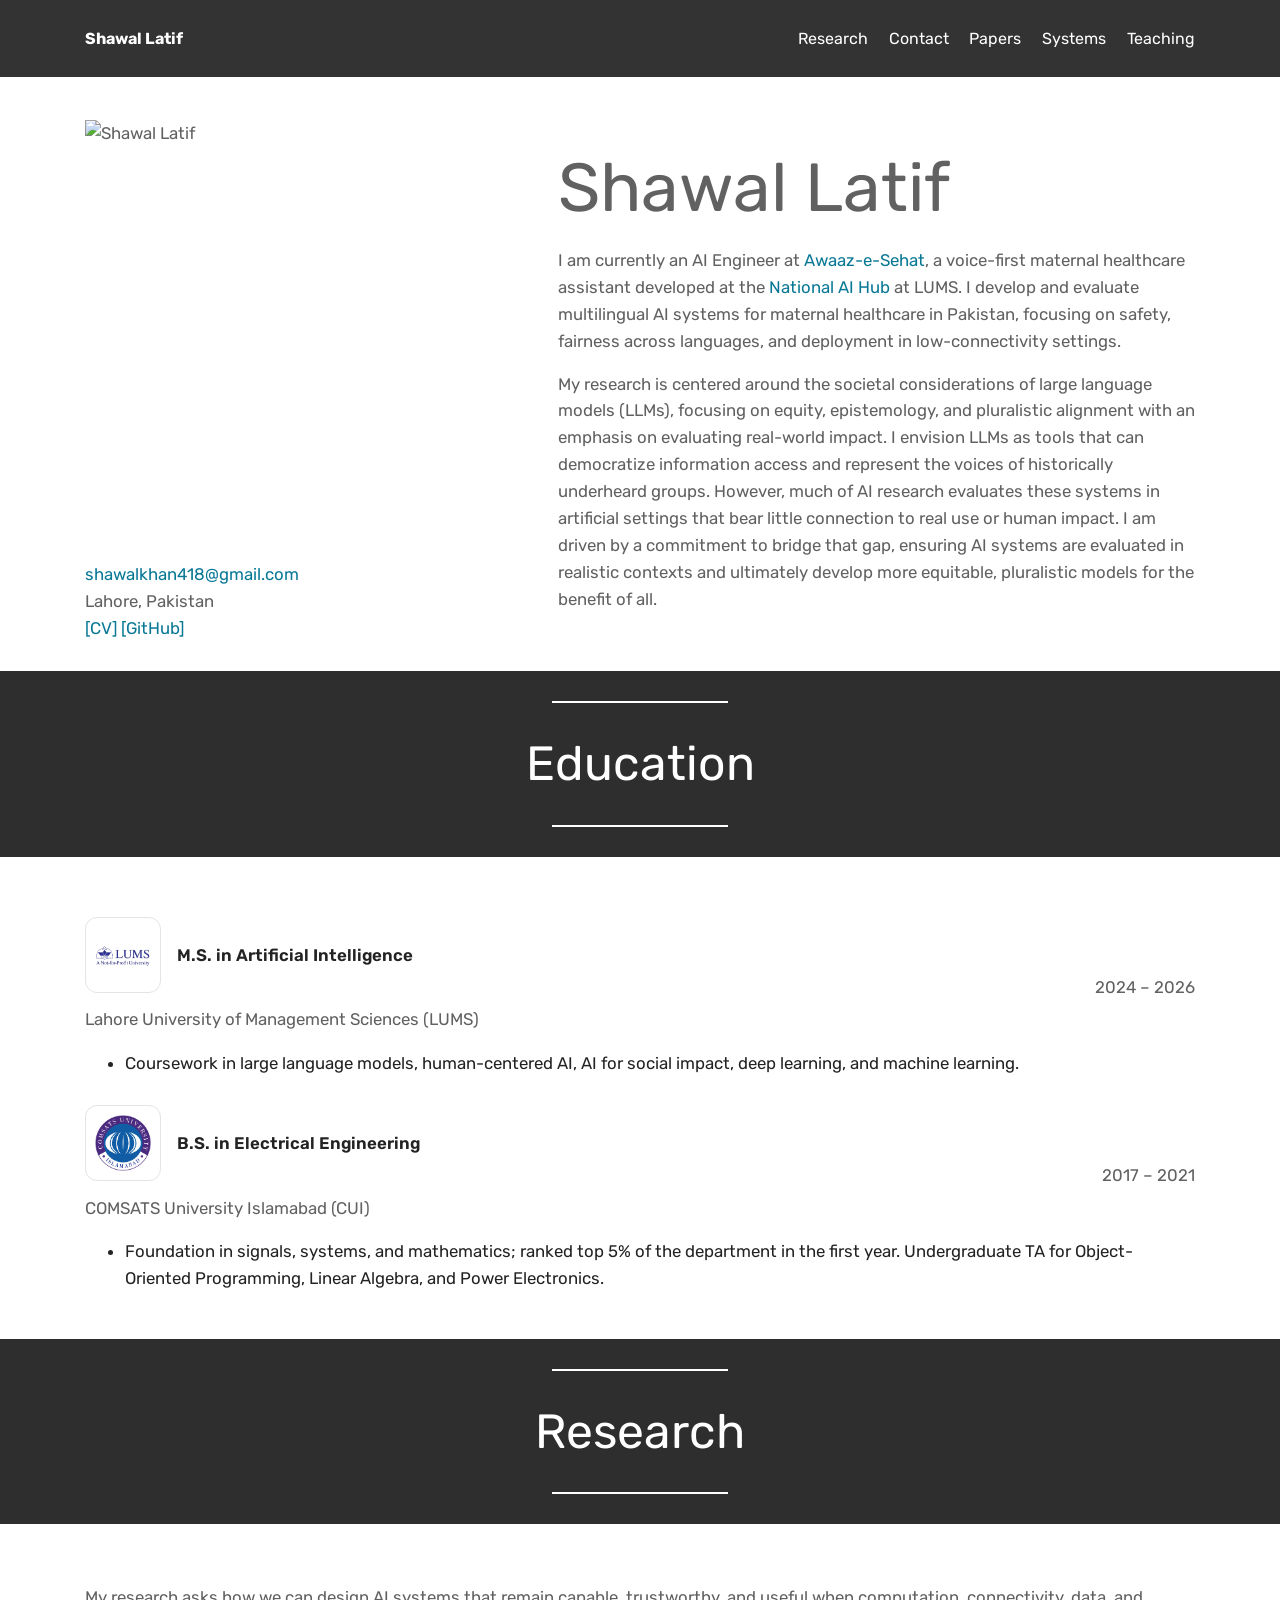
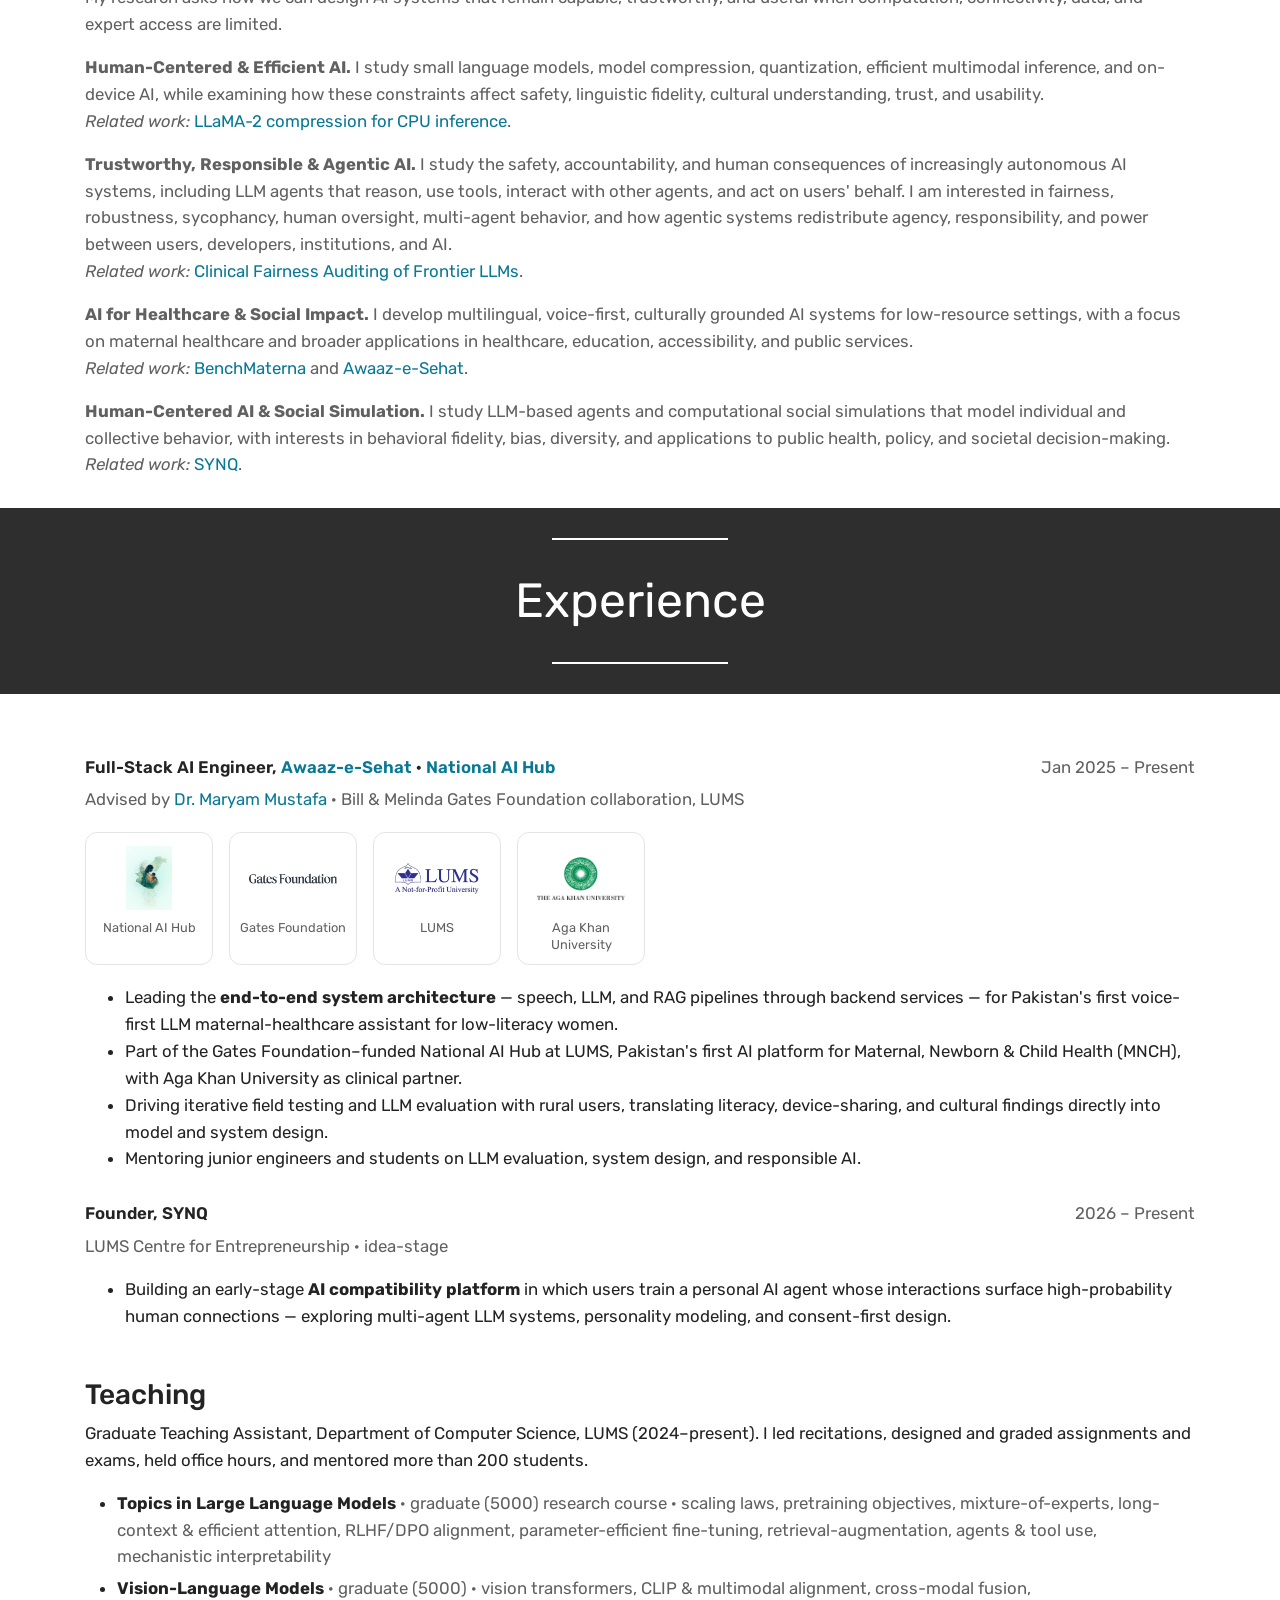
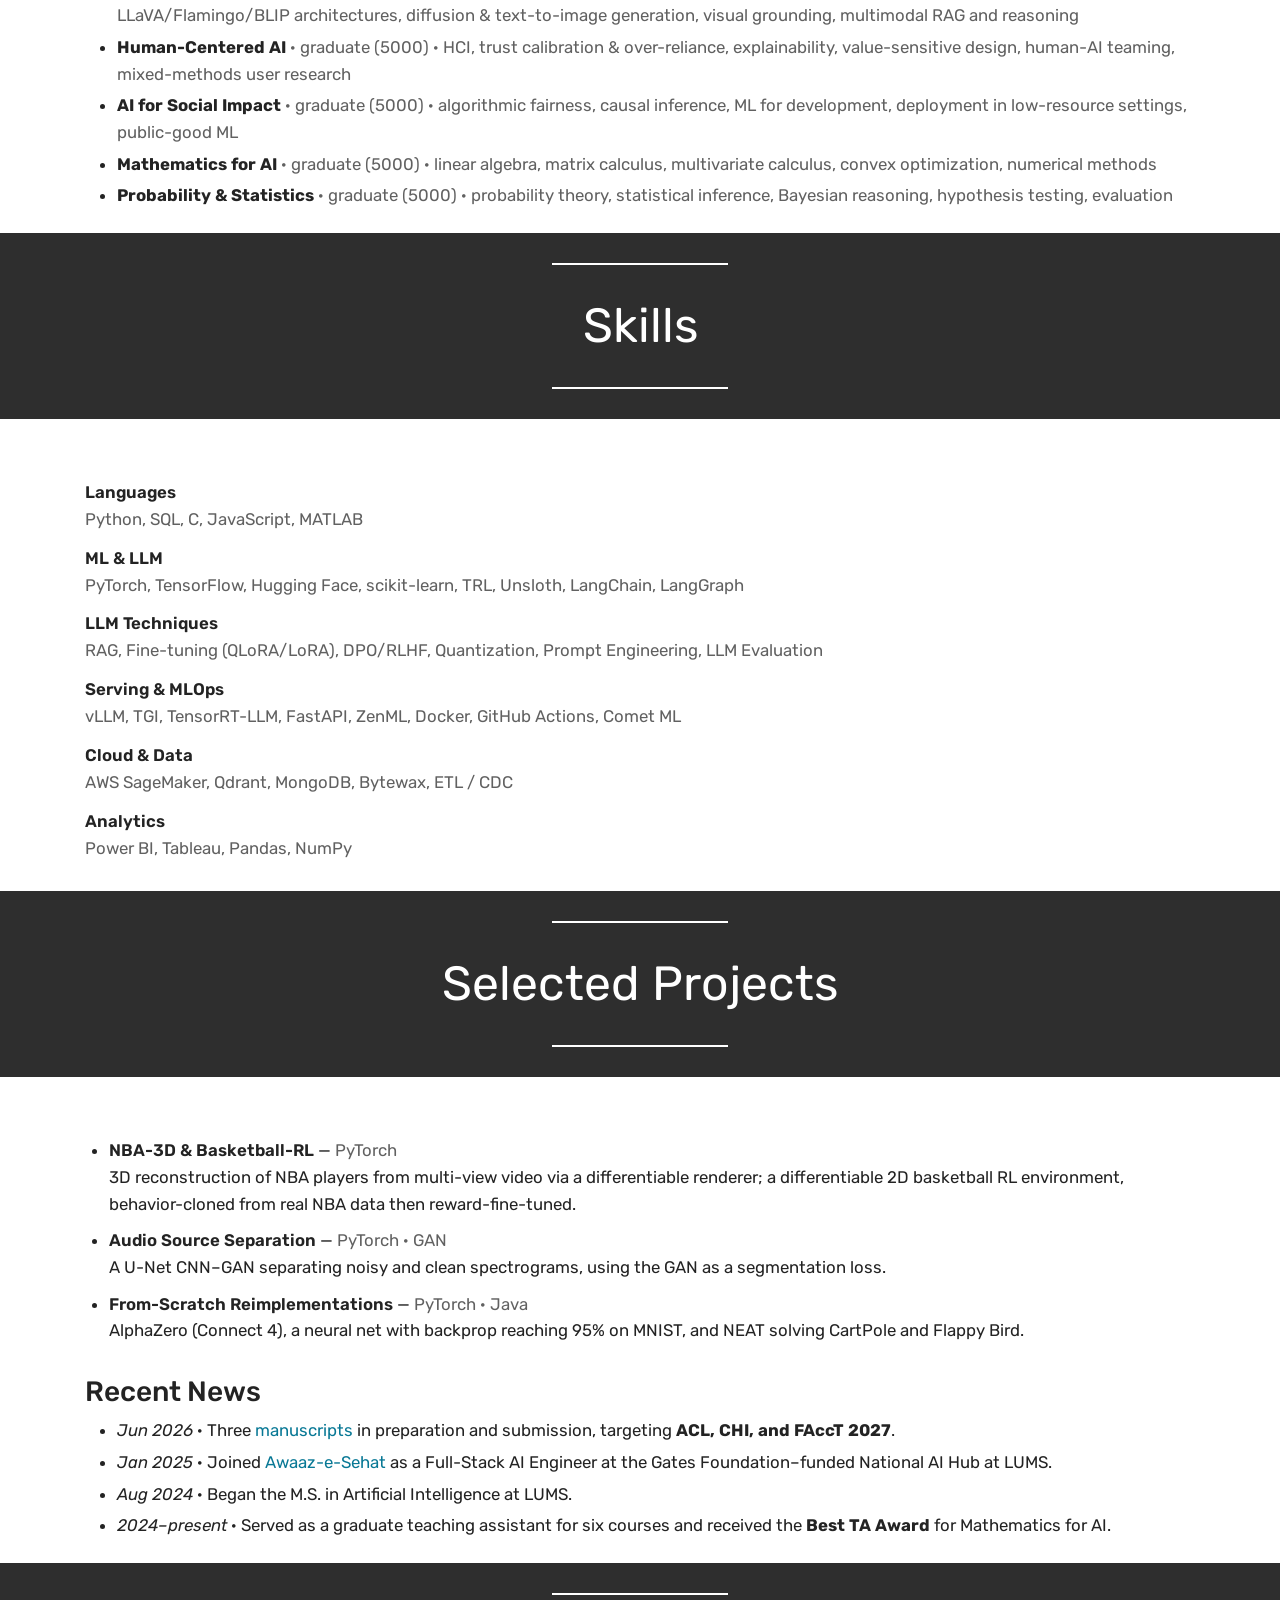
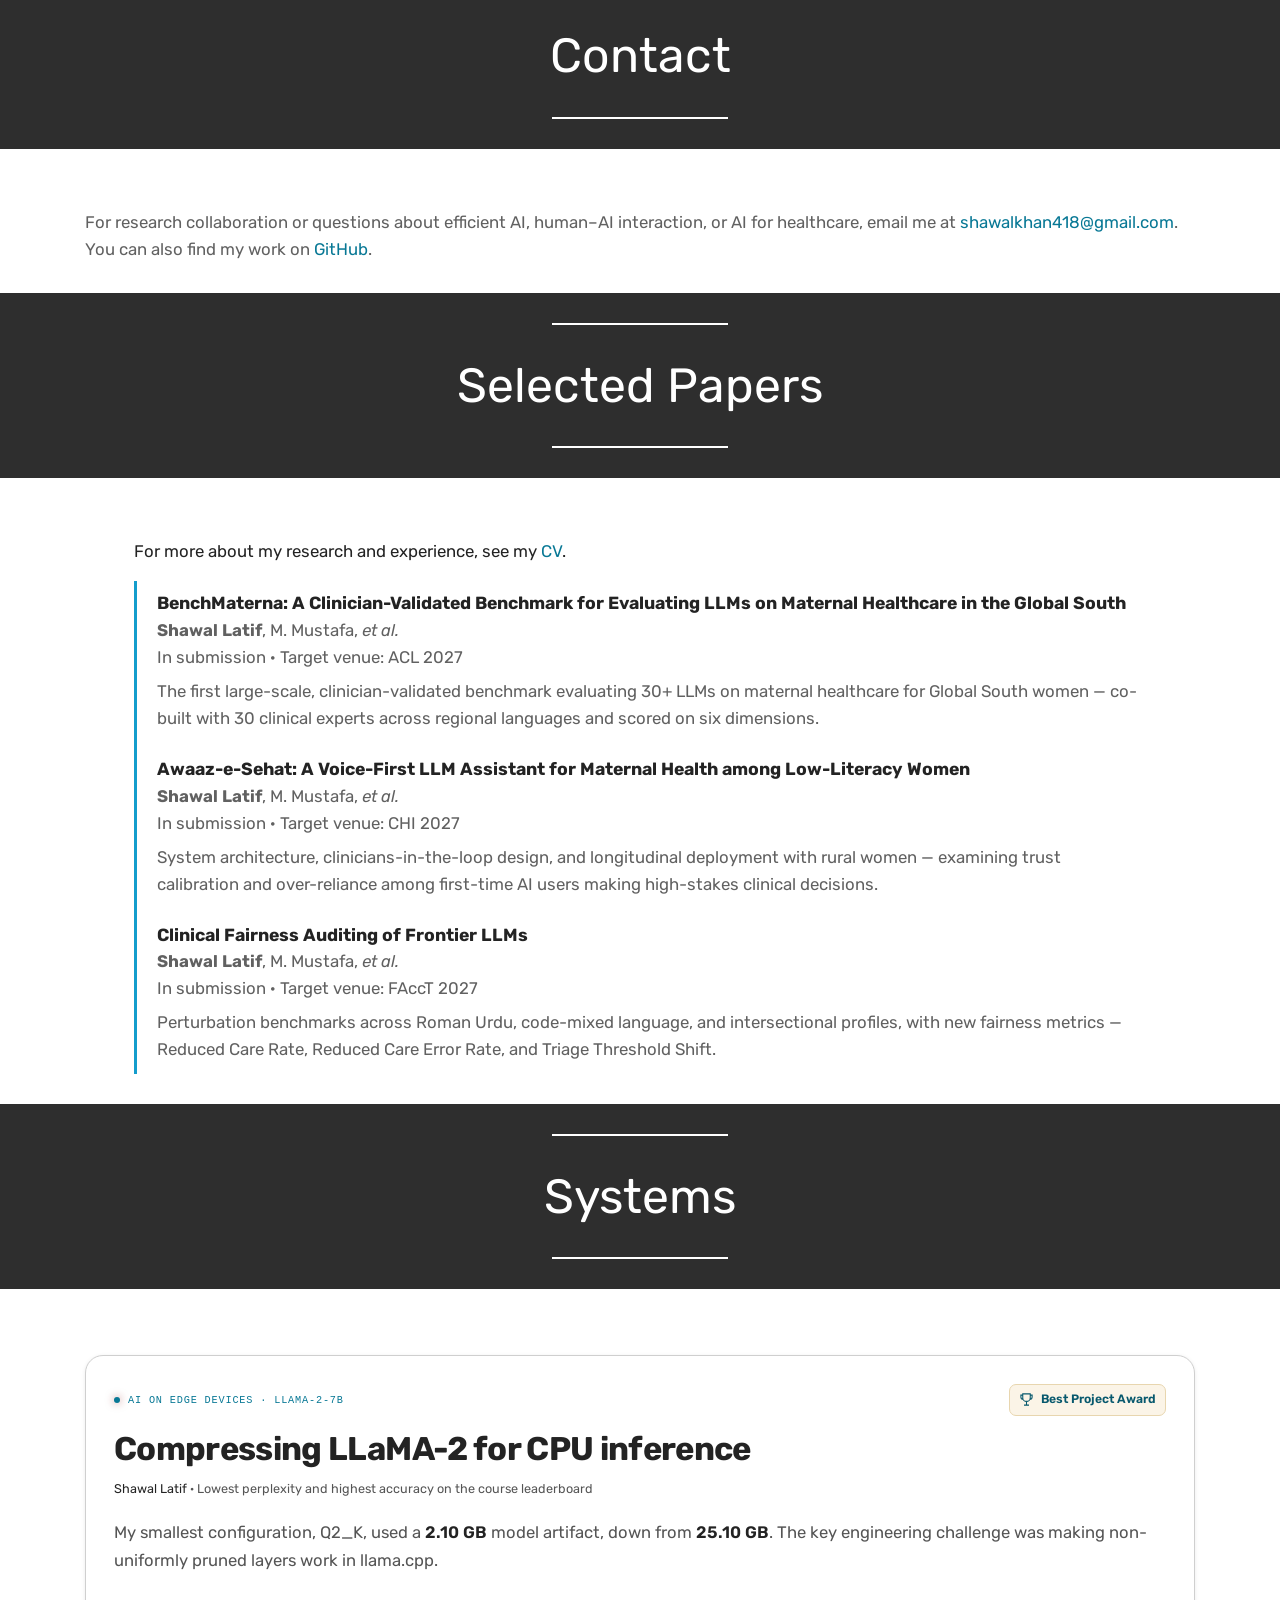
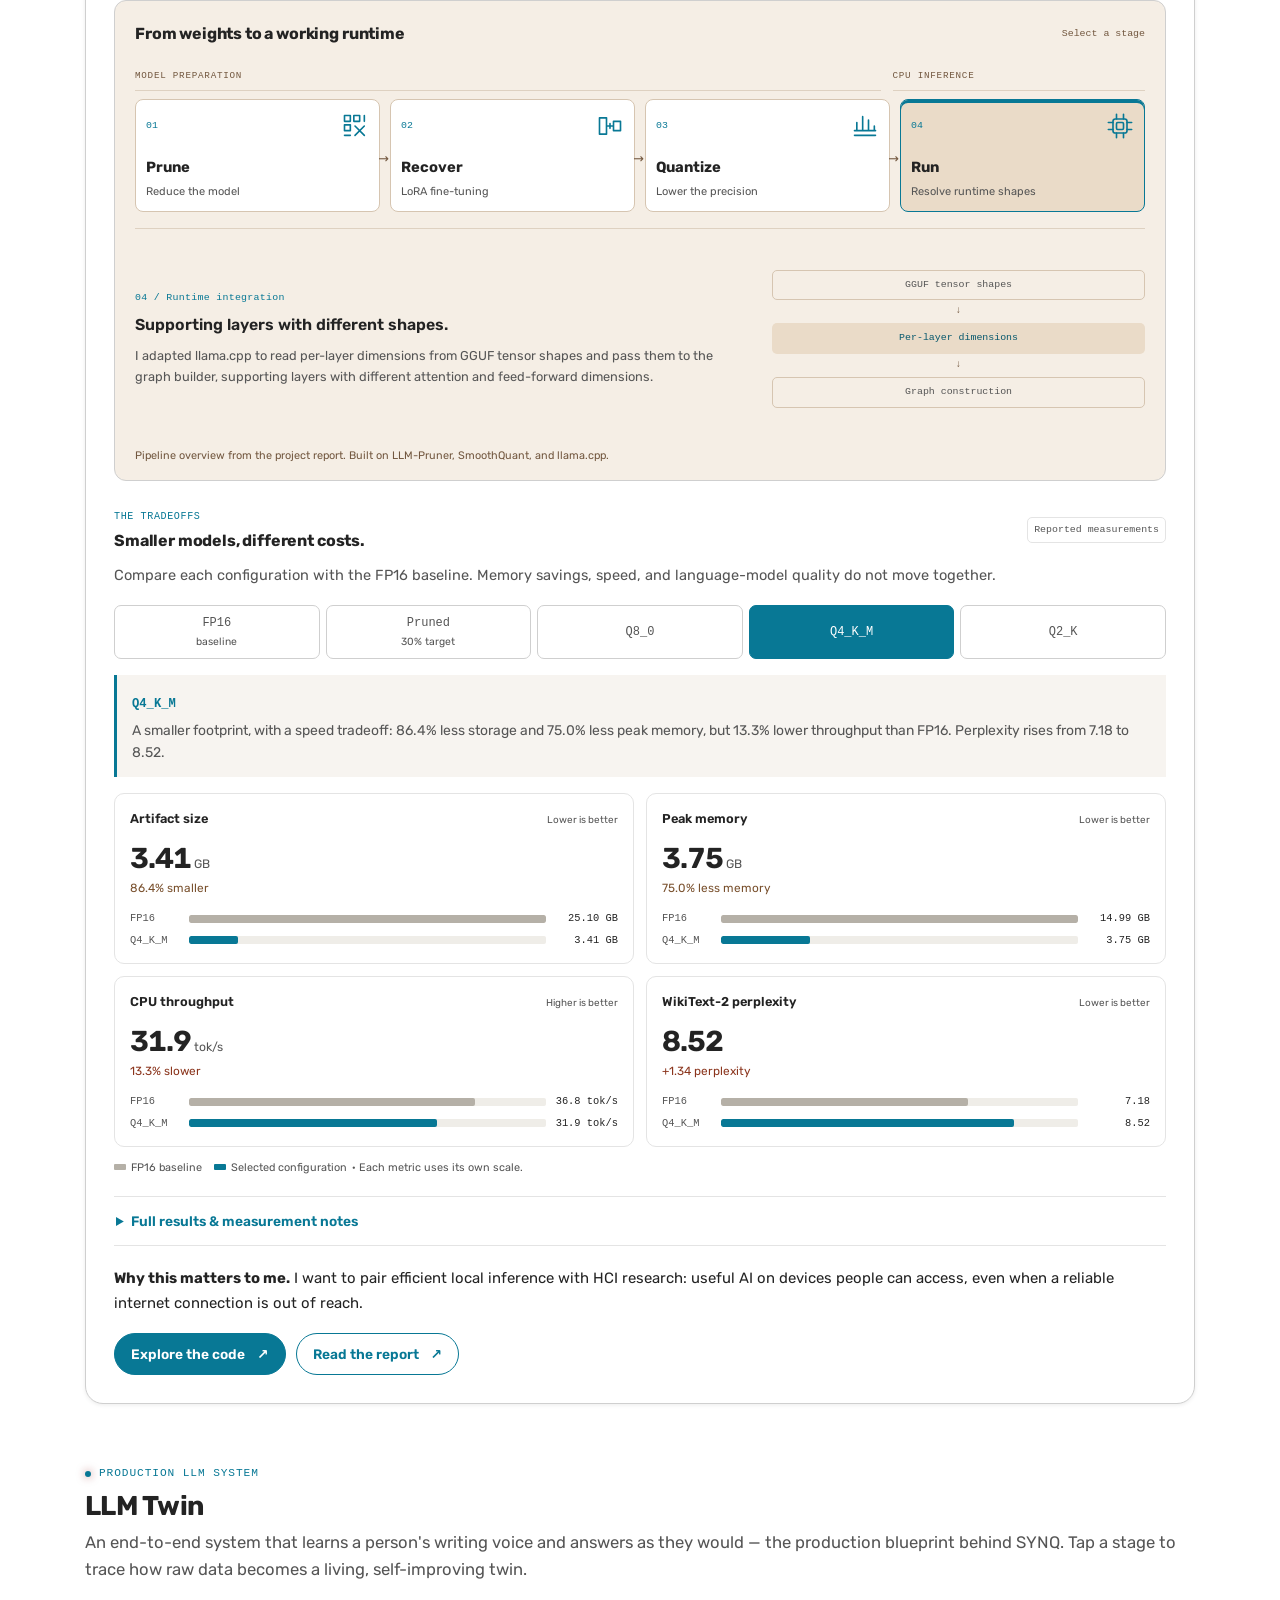
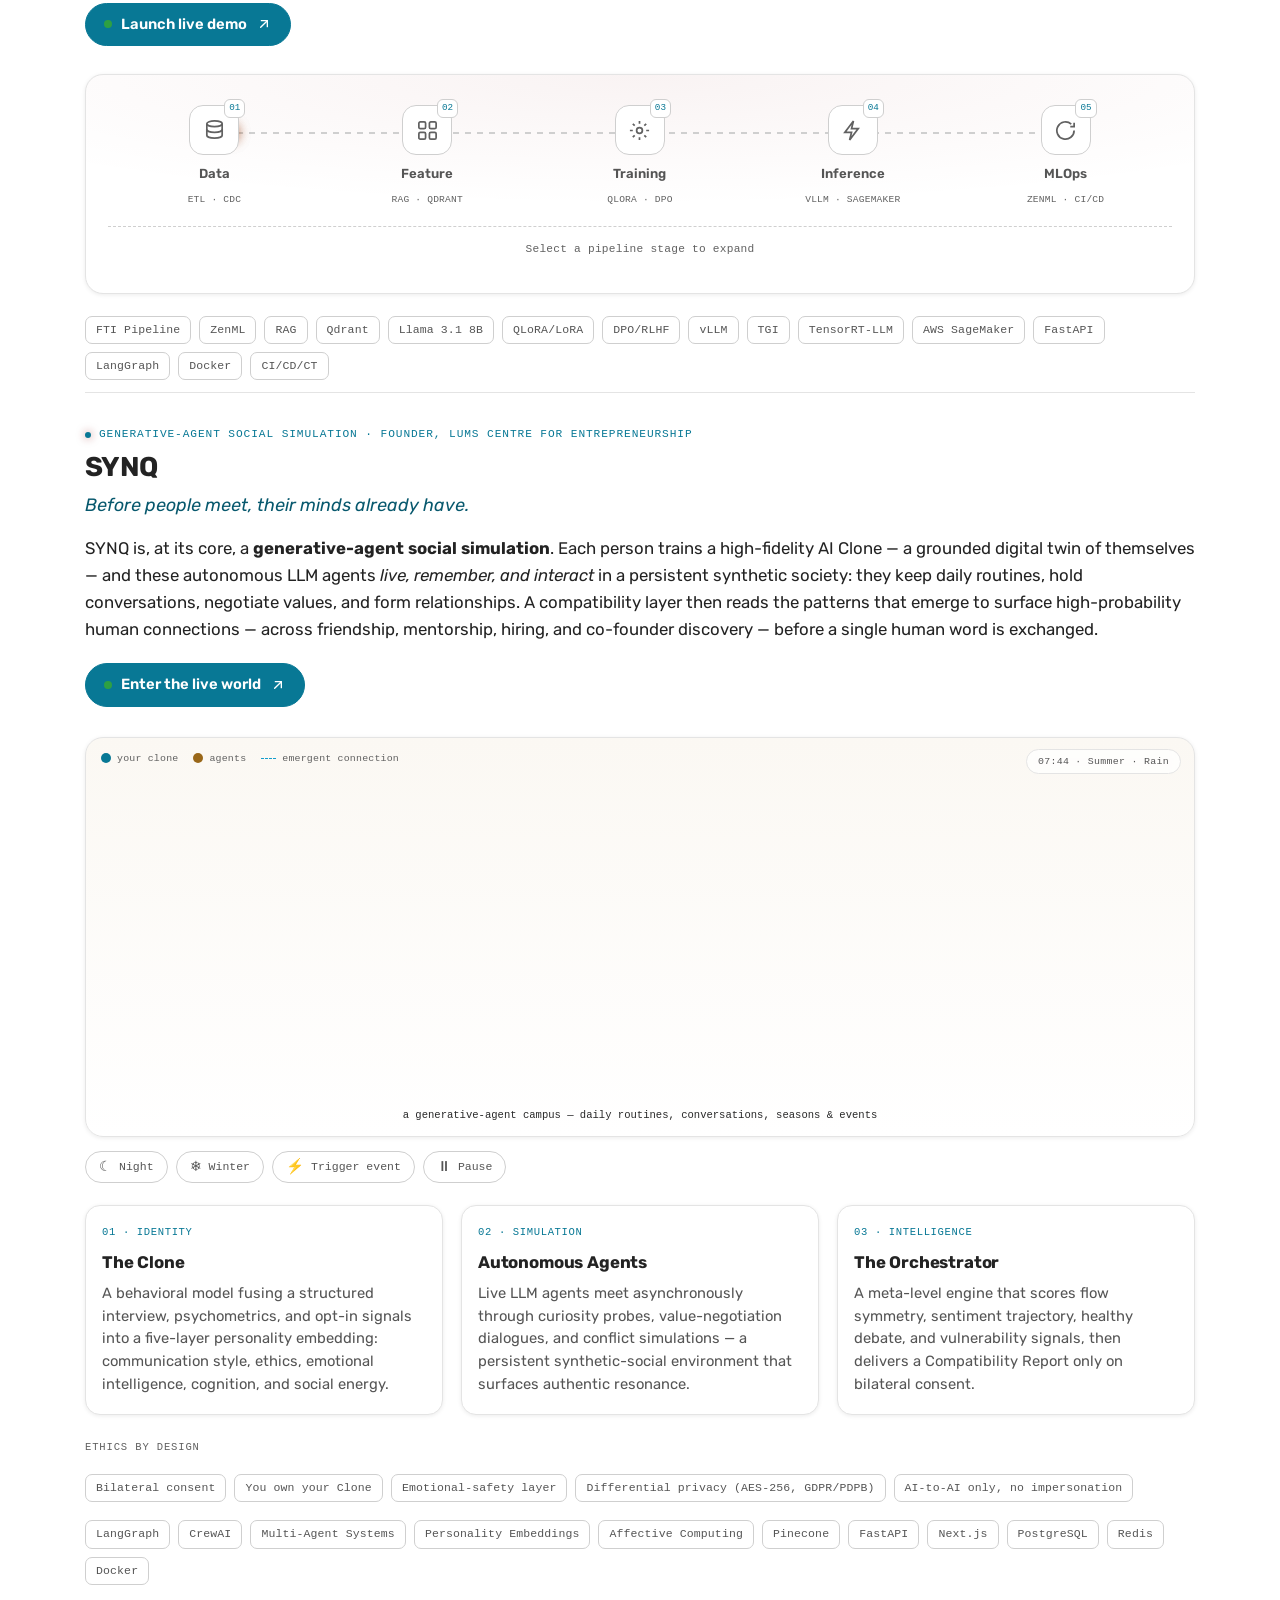
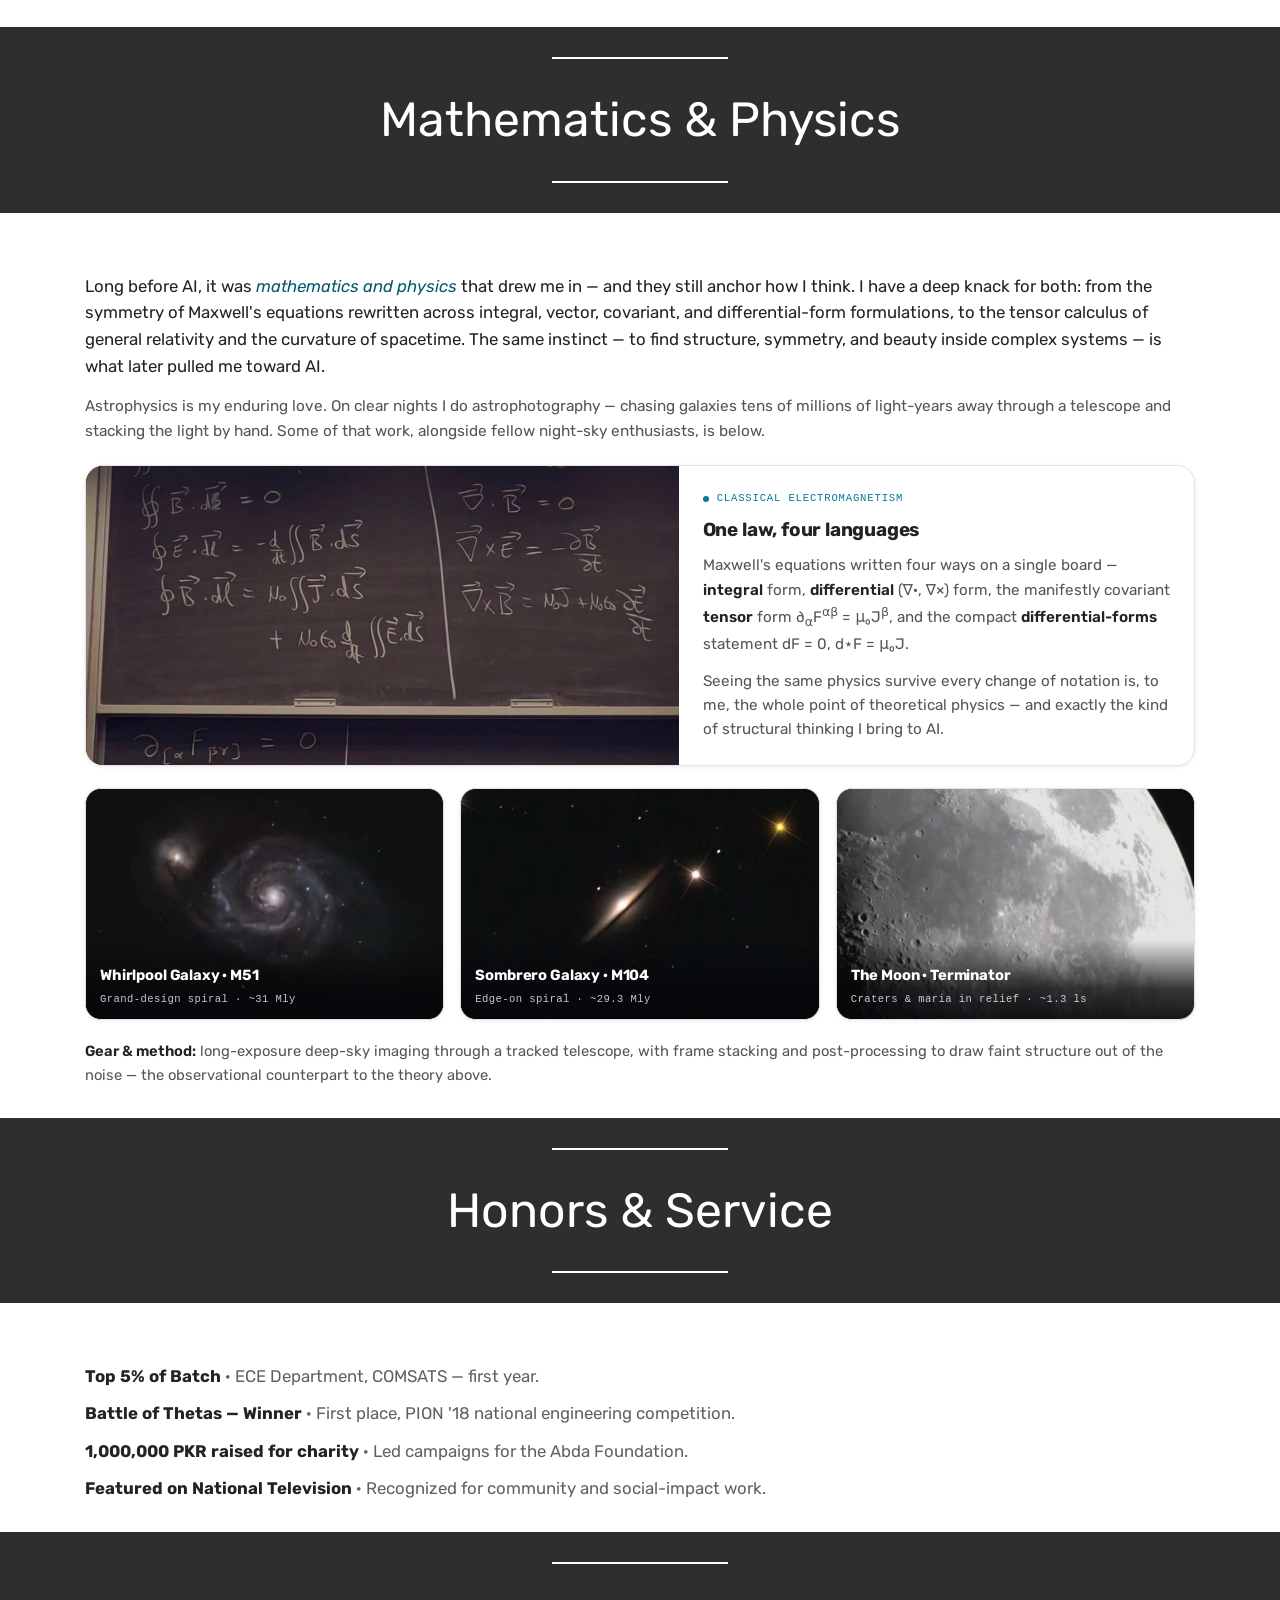
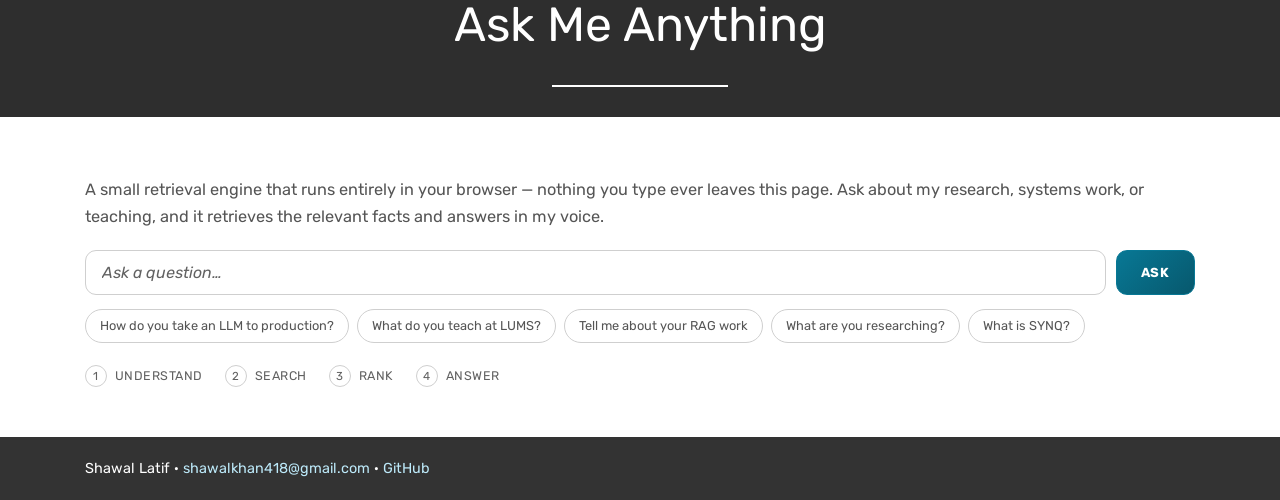
==== index.html @ 2eacf908 "Reorder portfolio sections and enlarge organization logos" ====
<!DOCTYPE html>
<html lang="en">
<head>
<meta charset="UTF-8">
<meta name="viewport" content="width=device-width, initial-scale=1.0">
<title>Shawal Latif</title>
<meta name="description" content="Shawal Latif - AI Researcher and AI Engineer building human-centered, trustworthy, and resource-efficient AI systems for social impact.">
<meta name="author" content="Shawal Latif">
<meta name="theme-color" content="#333333">
<link rel="icon" href="favicon.svg" type="image/svg+xml">
<link rel="canonical" href="https://shawalkhan1.github.io/">
<meta property="og:type" content="website">
<meta property="og:url" content="https://shawalkhan1.github.io/">
<meta property="og:title" content="Shawal Latif">
<meta property="og:description" content="AI Researcher &middot; AI Engineer - Human-AI Interaction, Efficient &amp; Edge AI, Responsible AI, and AI for Social Impact.">
<meta property="og:image" content="https://shawalkhan1.github.io/og-image.png">
<meta property="og:image:width" content="1200">
<meta property="og:image:height" content="630">
<meta name="twitter:card" content="summary_large_image">
<meta name="twitter:title" content="Shawal Latif">
<meta name="twitter:description" content="AI Researcher &middot; AI Engineer - Human-centered, trustworthy, and resource-efficient AI for social impact.">
<meta name="twitter:image" content="https://shawalkhan1.github.io/og-image.png">
<link rel="preconnect" href="https://fonts.googleapis.com">
<link rel="preconnect" href="https://fonts.gstatic.com" crossorigin>
<link href="https://fonts.googleapis.com/css2?family=Rubik:wght@400;500;600;700&display=swap" rel="stylesheet">
<link rel="stylesheet" href="assets/css/portfolio.css">
<link rel="stylesheet" href="assets/css/portfolio-components.css">
<link rel="stylesheet" href="assets/css/edge-project.css">
<script src="assets/js/edge-project.js" defer></script>
</head>
<body>
<a class="skip-link" href="#main-content">Skip to content</a>

<nav class="site-nav" aria-label="Main navigation">
  <div class="container nav-inner">
    <a class="site-name" href="#about">Shawal Latif</a>
    <button class="nav-toggle" type="button" aria-controls="site-links" aria-expanded="false" aria-label="Open navigation" hidden>
      <span aria-hidden="true"></span>
    </button>
    <ul class="nav-links" id="site-links">
      <li><a href="#research">Research</a></li>
      <li><a href="#contact">Contact</a></li>
      <li><a href="#publications">Papers</a></li>
      <li><a href="#systems">Systems</a></li>
      <li><a href="#teaching">Teaching</a></li>
    </ul>
  </div>
</nav>

<main id="main-content" tabindex="-1">
  <header class="container profile" id="about">
    <div class="profile-photo">
      <img src="image0%20(4).png" alt="Shawal Latif" width="1254" height="1254" fetchpriority="high">
      <p>
        <a href="mailto:shawalkhan418@gmail.com">shawalkhan418@gmail.com</a><br>
        Lahore, Pakistan<br>
        <a href="Shawal_Latif_CV.pdf">[CV]</a>
        <a href="https://github.com/shawalkhan1" target="_blank" rel="noopener">[GitHub]</a>
      </p>
    </div>
    <div class="profile-bio">
      <h1>Shawal Latif</h1>
      <p>I am currently an AI Engineer at <a href="https://www.awaazesehat.com/" target="_blank" rel="noopener">Awaaz-e-Sehat</a>, a voice-first maternal healthcare assistant developed at the <a href="https://thenationalaihub.com/" target="_blank" rel="noopener">National AI Hub</a> at LUMS. I develop and evaluate multilingual AI systems for maternal healthcare in Pakistan, focusing on safety, fairness across languages, and deployment in low-connectivity settings.</p>
      <p>My research is centered around the societal considerations of large language models (LLMs), focusing on equity, epistemology, and pluralistic alignment with an emphasis on evaluating real-world impact. I envision LLMs as tools that can democratize information access and represent the voices of historically underheard groups. However, much of AI research evaluates these systems in artificial settings that bear little connection to real use or human impact. I am driven by a commitment to bridge that gap, ensuring AI systems are evaluated in realistic contexts and ultimately develop more equitable, pluralistic models for the benefit of all.</p>
    </div>
  </header>

  <section id="education" aria-labelledby="education-title">
    <div class="section-band">
      <h2 class="container" id="education-title">Education</h2>
    </div>
    <div class="container section-body">
      <div class="entry">
        <div class="entry-head">
          <span class="entry-left"><img class="edu-logo" src="logos/lums.png" alt="LUMS"><span class="entry-role">M.S. in Artificial Intelligence</span></span>
          <span class="entry-when edu-when">2024 – 2026</span>
        </div>
        <p class="entry-meta">Lahore University of Management Sciences (LUMS)</p>
        <ul>
          <li>Coursework in large language models, human-centered AI, AI for social impact, deep learning, and machine learning.</li>
        </ul>
      </div>
      <div class="entry">
        <div class="entry-head">
          <span class="entry-left"><img class="edu-logo" src="logos/comsats.png" alt="COMSATS University Islamabad"><span class="entry-role">B.S. in Electrical Engineering</span></span>
          <span class="entry-when edu-when">2017 – 2021</span>
        </div>
        <p class="entry-meta">COMSATS University Islamabad (CUI)</p>
        <ul>
          <li>Foundation in signals, systems, and mathematics; ranked top 5% of the department in the first year. Undergraduate TA for Object-Oriented Programming, Linear Algebra, and Power Electronics.</li>
        </ul>
      </div>
    </div>
  </section>

  <section id="research" aria-labelledby="research-title">
    <div class="section-band">
      <h2 class="container" id="research-title">Research</h2>
    </div>
    <div class="container section-body">
      <p>My research asks how we can design AI systems that remain capable, trustworthy, and useful when computation, connectivity, data, and expert access are limited.</p>
      <p><strong>Human-Centered &amp; Efficient AI.</strong> I study small language models, model compression, quantization, efficient multimodal inference, and on-device AI, while examining how these constraints affect safety, linguistic fidelity, cultural understanding, trust, and usability.<br>
        <em>Related work:</em> <a href="#llm-compression">LLaMA-2 compression for CPU inference</a>.</p>
      <p><strong>Trustworthy, Responsible &amp; Agentic AI.</strong> I study the safety, accountability, and human consequences of increasingly autonomous AI systems, including LLM agents that reason, use tools, interact with other agents, and act on users' behalf. I am interested in fairness, robustness, sycophancy, human oversight, multi-agent behavior, and how agentic systems redistribute agency, responsibility, and power between users, developers, institutions, and AI.<br>
        <em>Related work:</em> <a href="#fairness-audit">Clinical Fairness Auditing of Frontier LLMs</a>.</p>
      <p><strong>AI for Healthcare &amp; Social Impact.</strong> I develop multilingual, voice-first, culturally grounded AI systems for low-resource settings, with a focus on maternal healthcare and broader applications in healthcare, education, accessibility, and public services.<br>
        <em>Related work:</em> <a href="#benchmaterna">BenchMaterna</a> and <a href="#awaaz-paper">Awaaz-e-Sehat</a>.</p>
      <p><strong>Human-Centered AI &amp; Social Simulation.</strong> I study LLM-based agents and computational social simulations that model individual and collective behavior, with interests in behavioral fidelity, bias, diversity, and applications to public health, policy, and societal decision-making.<br>
        <em>Related work:</em> <a href="#synq">SYNQ</a>.</p>
    </div>
  </section>

  <section id="experience" aria-labelledby="experience-title">
    <div class="section-band">
      <h2 class="container" id="experience-title">Experience</h2>
    </div>
    <div class="container section-body">
      <div class="entry">
        <div class="entry-head">
          <span class="entry-role">Full-Stack AI Engineer, <a class="org" href="https://www.awaazesehat.com/" target="_blank" rel="noopener">Awaaz-e-Sehat</a> · <a href="https://thenationalaihub.com/" target="_blank" rel="noopener">National AI Hub</a></span>
          <span class="entry-when">Jan 2025 – Present</span>
        </div>
        <p class="entry-meta">Advised by <a href="https://www.maryamustafa.com/" target="_blank" rel="noopener">Dr. Maryam Mustafa</a> · Bill &amp; Melinda Gates Foundation collaboration, LUMS</p>
        <div class="logos">
          <span class="logo"><img src="logos/aihublogo.png" alt="National AI Hub"><small>National AI Hub</small></span>
          <span class="logo"><img src="logos/gates.png" alt="Bill &amp; Melinda Gates Foundation"><small>Gates Foundation</small></span>
          <span class="logo"><img src="logos/lums.png" alt="LUMS"><small>LUMS</small></span>
          <span class="logo"><img src="logos/aku.png" alt="Aga Khan University"><small>Aga Khan University</small></span>
        </div>
        <ul>
          <li>Leading the <b>end-to-end system architecture</b> — speech, LLM, and RAG pipelines through backend services — for Pakistan's first voice-first LLM maternal-healthcare assistant for low-literacy women.</li>
          <li>Part of the Gates Foundation–funded National AI Hub at LUMS, Pakistan's first AI platform for Maternal, Newborn &amp; Child Health (MNCH), with Aga Khan University as clinical partner.</li>
          <li>Driving iterative field testing and LLM evaluation with rural users, translating literacy, device-sharing, and cultural findings directly into model and system design.</li>
          <li>Mentoring junior engineers and students on LLM evaluation, system design, and responsible AI.</li>
        </ul>
      </div>
      <div class="entry">
        <div class="entry-head">
          <span class="entry-role">Founder, <span class="org">SYNQ</span></span>
          <span class="entry-when">2026 – Present</span>
        </div>
        <p class="entry-meta">LUMS Centre for Entrepreneurship · idea-stage</p>
        <ul>
          <li>Building an early-stage <b>AI compatibility platform</b> in which users train a personal AI agent whose interactions surface high-probability human connections — exploring multi-agent LLM systems, personality modeling, and consent-first design.</li>
        </ul>
      </div>
    </div>
  </section>

  <section class="container summary-section" id="teaching" aria-labelledby="teaching-title">
    <h2 id="teaching-title">Teaching</h2>
    <p>Graduate Teaching Assistant, Department of Computer Science, LUMS (2024–present). I led recitations, designed and graded assignments and exams, held office hours, and mentored more than 200 students.</p>
    <ul class="courses">
      <li><b>Topics in Large Language Models</b><span>graduate (5000) research course · scaling laws, pretraining objectives, mixture-of-experts, long-context &amp; efficient attention, RLHF/DPO alignment, parameter-efficient fine-tuning, retrieval-augmentation, agents &amp; tool use, mechanistic interpretability</span></li>
      <li><b>Vision-Language Models</b><span>graduate (5000) · vision transformers, CLIP &amp; multimodal alignment, cross-modal fusion, LLaVA/Flamingo/BLIP architectures, diffusion &amp; text-to-image generation, visual grounding, multimodal RAG and reasoning</span></li>
      <li><b>Human-Centered AI</b><span>graduate (5000) · HCI, trust calibration &amp; over-reliance, explainability, value-sensitive design, human-AI teaming, mixed-methods user research</span></li>
      <li><b>AI for Social Impact</b><span>graduate (5000) · algorithmic fairness, causal inference, ML for development, deployment in low-resource settings, public-good ML</span></li>
      <li><b>Mathematics for AI</b><span>graduate (5000) · linear algebra, matrix calculus, multivariate calculus, convex optimization, numerical methods</span></li>
      <li><b>Probability &amp; Statistics</b><span>graduate (5000) · probability theory, statistical inference, Bayesian reasoning, hypothesis testing, evaluation</span></li>
    </ul>
  </section>

  <section id="skills" aria-labelledby="skills-title">
    <div class="section-band">
      <h2 class="container" id="skills-title">Skills</h2>
    </div>
    <div class="container section-body">
      <div class="skills-group">
        <div class="skills-cat">Languages</div>
        <div class="skills-chips"><span>Python</span><span>SQL</span><span>C</span><span>JavaScript</span><span>MATLAB</span></div>
      </div>
      <div class="skills-group">
        <div class="skills-cat">ML &amp; LLM</div>
        <div class="skills-chips"><span>PyTorch</span><span>TensorFlow</span><span>Hugging Face</span><span>scikit-learn</span><span>TRL</span><span>Unsloth</span><span>LangChain</span><span>LangGraph</span></div>
      </div>
      <div class="skills-group">
        <div class="skills-cat">LLM Techniques</div>
        <div class="skills-chips"><span>RAG</span><span>Fine-tuning (QLoRA/LoRA)</span><span>DPO/RLHF</span><span>Quantization</span><span>Prompt Engineering</span><span>LLM Evaluation</span></div>
      </div>
      <div class="skills-group">
        <div class="skills-cat">Serving &amp; MLOps</div>
        <div class="skills-chips"><span>vLLM</span><span>TGI</span><span>TensorRT-LLM</span><span>FastAPI</span><span>ZenML</span><span>Docker</span><span>GitHub Actions</span><span>Comet ML</span></div>
      </div>
      <div class="skills-group">
        <div class="skills-cat">Cloud &amp; Data</div>
        <div class="skills-chips"><span>AWS SageMaker</span><span>Qdrant</span><span>MongoDB</span><span>Bytewax</span><span>ETL / CDC</span></div>
      </div>
      <div class="skills-group">
        <div class="skills-cat">Analytics</div>
        <div class="skills-chips"><span>Power BI</span><span>Tableau</span><span>Pandas</span><span>NumPy</span></div>
      </div>
    </div>
  </section>

  <section id="projects" aria-labelledby="projects-title">
    <div class="section-band">
      <h2 class="container" id="projects-title">Selected Projects</h2>
    </div>
    <div class="container section-body">
      <ul class="proj-list">
        <li><span class="pt">NBA-3D &amp; Basketball-RL</span> — <span class="ps">PyTorch</span><div class="pd">3D reconstruction of NBA players from multi-view video via a differentiable renderer; a differentiable 2D basketball RL environment, behavior-cloned from real NBA data then reward-fine-tuned.</div></li>
        <li><span class="pt">Audio Source Separation</span> — <span class="ps">PyTorch · GAN</span><div class="pd">A U-Net CNN–GAN separating noisy and clean spectrograms, using the GAN as a segmentation loss.</div></li>
        <li><span class="pt">From-Scratch Reimplementations</span> — <span class="ps">PyTorch · Java</span><div class="pd">AlphaZero (Connect 4), a neural net with backprop reaching 95% on MNIST, and NEAT solving CartPole and Flappy Bird.</div></li>
      </ul>
    </div>
  </section>

  <section class="container summary-section" id="news" aria-labelledby="news-title">
    <h2 id="news-title">Recent News</h2>
    <ul>
      <li><em>Jun 2026</em> · Three <a href="#publications">manuscripts</a> in preparation and submission, targeting <strong>ACL, CHI, and FAccT 2027</strong>.</li>
      <li><em>Jan 2025</em> · Joined <a href="https://www.awaazesehat.com/" target="_blank" rel="noopener">Awaaz-e-Sehat</a> as a Full-Stack AI Engineer at the Gates Foundation–funded National AI Hub at LUMS.</li>
      <li><em>Aug 2024</em> · Began the M.S. in Artificial Intelligence at LUMS.</li>
      <li><em>2024–present</em> · Served as a graduate teaching assistant for six courses and received the <strong>Best TA Award</strong> for Mathematics for AI.</li>
    </ul>
  </section>

  <section id="contact" aria-labelledby="contact-title">
    <div class="section-band">
      <h2 class="container" id="contact-title">Contact</h2>
    </div>
    <div class="container section-body">
      <p>For research collaboration or questions about efficient AI, human–AI interaction, or AI for healthcare, email me at <a href="mailto:shawalkhan418@gmail.com">shawalkhan418@gmail.com</a>. You can also find my work on <a href="https://github.com/shawalkhan1" target="_blank" rel="noopener">GitHub</a>.</p>
    </div>
  </section>

  <section id="publications" aria-labelledby="publications-title">
    <div class="section-band">
      <h2 class="container" id="publications-title">Selected Papers</h2>
    </div>
    <div class="container section-body papers">
      <p>For more about my research and experience, see my <a href="Shawal_Latif_CV.pdf">CV</a>.</p>
      <div class="paper-list">
        <article class="paper" id="benchmaterna">
          <h3>BenchMaterna: A Clinician-Validated Benchmark for Evaluating LLMs on Maternal Healthcare in the Global South</h3>
          <p><b>Shawal Latif</b>, M. Mustafa, <i>et al.</i><br>In submission · Target venue: ACL 2027</p>
          <p>The first large-scale, clinician-validated benchmark evaluating 30+ LLMs on maternal healthcare for Global South women — co-built with 30 clinical experts across regional languages and scored on six dimensions.</p>
        </article>
        <article class="paper" id="awaaz-paper">
          <h3>Awaaz-e-Sehat: A Voice-First LLM Assistant for Maternal Health among Low-Literacy Women</h3>
          <p><b>Shawal Latif</b>, M. Mustafa, <i>et al.</i><br>In submission · Target venue: CHI 2027</p>
          <p>System architecture, clinicians-in-the-loop design, and longitudinal deployment with rural women — examining trust calibration and over-reliance among first-time AI users making high-stakes clinical decisions.</p>
        </article>
        <article class="paper" id="fairness-audit">
          <h3>Clinical Fairness Auditing of Frontier LLMs</h3>
          <p><b>Shawal Latif</b>, M. Mustafa, <i>et al.</i><br>In submission · Target venue: FAccT 2027</p>
          <p>Perturbation benchmarks across Roman Urdu, code-mixed language, and intersectional profiles, with new fairness metrics — Reduced Care Rate, Reduced Care Error Rate, and Triage Threshold Shift.</p>
        </article>
      </div>
    </div>
  </section>

  <section id="systems" aria-labelledby="systems-title">
    <div class="section-band">
      <h2 class="container" id="systems-title">Systems</h2>
    </div>
    <div class="container section-body">

      <!-- ===== System-aware compression: human-centered edge AI ===== -->
      <article class="sys-feature edge-project" id="llm-compression" aria-labelledby="edge-title">
        <div class="edge-heading">
          <p class="sys-kicker">AI on Edge Devices · LLaMA-2-7B</p>
          <span class="edge-award-label"><svg aria-hidden="true" viewBox="0 0 24 24" fill="none" stroke="currentColor" stroke-width="1.7"><path d="M6 3h12v6a6 6 0 0 1-12 0V3ZM6 5H3v3a4 4 0 0 0 4 4m11-7h3v3a4 4 0 0 1-4 4M12 15v6m-4 0h8"/></svg>Best Project Award</span>
        </div>
        <h3 class="sys-title" id="edge-title">Compressing <span class="edge-nowrap">LLaMA-2</span> for CPU inference</h3>
        <p class="edge-credit">Shawal Latif <span>· Lowest perplexity and highest accuracy on the course leaderboard</span></p>
        <p class="edge-lede">My smallest configuration, Q2_K, used a <strong>2.10 GB</strong> model artifact, down from <strong>25.10 GB</strong>. The key engineering challenge was making non-uniformly pruned layers work in llama.cpp.</p>

        <section class="edge-architecture" aria-labelledby="edge-flow-title">
          <div class="edge-section-heading"><h4 id="edge-flow-title">From weights to a working runtime</h4><span class="edge-enhanced" hidden>Select a stage</span></div>
          <div class="edge-flow-zones" aria-hidden="true"><span>Model preparation</span><span>CPU inference</span></div>
          <ol class="edge-flow" aria-label="Compression architecture">
            <li><button type="button" class="edge-stage" data-stage="0" aria-pressed="false" aria-controls="edge-stage-panel" disabled><span class="edge-stage-top"><span>01</span><svg aria-hidden="true" viewBox="0 0 24 24" fill="none" stroke="currentColor" stroke-width="1.4" stroke-linecap="round" stroke-linejoin="round"><rect x="3" y="3" width="5" height="5"/><rect x="11" y="3" width="5" height="5"/><rect x="3" y="11" width="5" height="5"/><path d="m12 12 8 8m0-8-8 8M20 3v5M3 20h5"/></svg></span><strong>Prune</strong><span class="edge-stage-sub">Reduce the model</span></button></li>
            <li><button type="button" class="edge-stage" data-stage="1" aria-pressed="false" aria-controls="edge-stage-panel" disabled><span class="edge-stage-top"><span>02</span><svg aria-hidden="true" viewBox="0 0 24 24" fill="none" stroke="currentColor" stroke-width="1.4" stroke-linecap="round" stroke-linejoin="round"><path d="M3 5h6v14H3zM15 8h6v8h-6zM10 12h4M12 10v4"/></svg></span><strong>Recover</strong><span class="edge-stage-sub">LoRA fine-tuning</span></button></li>
            <li><button type="button" class="edge-stage" data-stage="2" aria-pressed="false" aria-controls="edge-stage-panel" disabled><span class="edge-stage-top"><span>03</span><svg aria-hidden="true" viewBox="0 0 24 24" fill="none" stroke="currentColor" stroke-width="1.4" stroke-linecap="round" stroke-linejoin="round"><path d="M3 20h18M5 16V9m5 7V4m5 12V7m5 9v-4M3 16h18"/></svg></span><strong>Quantize</strong><span class="edge-stage-sub">Lower the precision</span></button></li>
            <li><button type="button" class="edge-stage is-active" data-stage="3" aria-pressed="true" aria-controls="edge-stage-panel" disabled><span class="edge-stage-top"><span>04</span><svg aria-hidden="true" viewBox="0 0 24 24" fill="none" stroke="currentColor" stroke-width="1.4" stroke-linecap="round" stroke-linejoin="round"><rect x="6" y="6" width="12" height="12" rx="2"/><rect x="9" y="9" width="6" height="6" rx="1"/><path d="M9 2v4m6-4v4M9 18v4m6-4v4M2 9h4m-4 6h4M18 9h4m-4 6h4"/></svg></span><strong>Run</strong><span class="edge-stage-sub">Resolve runtime shapes</span></button></li>
          </ol>
          <div class="edge-stage-panel" id="edge-stage-panel" aria-live="polite" aria-atomic="true">
            <div><p class="edge-panel-label" id="edge-stage-label">04 / Runtime integration</p><h5 id="edge-stage-title">Supporting layers with different shapes.</h5><p id="edge-stage-copy">I adapted llama.cpp to read per-layer dimensions from GGUF tensor shapes and pass them to the graph builder, supporting layers with different attention and feed-forward dimensions.</p></div>
            <div class="edge-shape-flow" aria-label="Selected stage data flow"><span id="edge-shape-input">GGUF tensor shapes</span><span aria-hidden="true">↓</span><strong id="edge-shape-transform">Per-layer dimensions</strong><span aria-hidden="true">↓</span><span id="edge-shape-output">Graph construction</span></div>
          </div>
          <p class="edge-architecture-note">Pipeline overview from the project report. Built on LLM-Pruner, SmoothQuant, and llama.cpp.</p>
        </section>

        <section class="edge-explorer" aria-labelledby="edge-results-title">
          <div class="edge-section-heading"><div><p class="edge-eyebrow">The tradeoffs</p><h4 id="edge-results-title">Smaller models, different costs.</h4></div><span class="edge-data-tag">Reported measurements</span></div>
          <p class="edge-explorer-intro">Compare each configuration with the FP16 baseline. Memory savings, speed, and language-model quality do not move together.</p>
          <div class="edge-configs edge-enhanced" role="group" aria-label="Choose a measured model configuration" hidden>
            <button type="button" data-config="0" aria-pressed="false">FP16 <span>baseline</span></button>
            <button type="button" data-config="1" aria-pressed="false">Pruned <span>30% target</span></button>
            <button type="button" data-config="2" aria-pressed="false">Q8_0</button>
            <button type="button" data-config="3" aria-pressed="true" class="is-active">Q4_K_M</button>
            <button type="button" data-config="4" aria-pressed="false">Q2_K</button>
          </div>
          <div class="edge-verdict" aria-live="polite" aria-atomic="true"><strong id="edge-config-title">Q4_K_M</strong><p id="edge-config-note">A smaller footprint, with a speed tradeoff: 86.4% less storage and 75.0% less peak memory, but 13.3% lower throughput than FP16. Perplexity rises from 7.18 to 8.52.</p></div>
          <div class="edge-measures">
            <div class="edge-measure" data-metric="size">
              <div class="edge-measure-heading"><h5>Artifact size</h5><span>Lower is better</span></div>
              <p class="edge-reading"><strong data-value>3.41</strong> <span>GB</span></p>
              <p class="edge-delta" data-delta>86.4% smaller</p>
              <div class="edge-bar-row"><span>FP16</span><span class="edge-track"><i class="edge-bar edge-bar-base" style="width:100%"></i></span><span>25.10 GB</span></div>
              <div class="edge-bar-row"><span data-bar-name>Q4_K_M</span><span class="edge-track"><i class="edge-bar" data-bar style="width:13.59%"></i></span><span data-bar-value>3.41 GB</span></div>
            </div>
            <div class="edge-measure" data-metric="memory">
              <div class="edge-measure-heading"><h5>Peak memory</h5><span>Lower is better</span></div>
              <p class="edge-reading"><strong data-value>3.75</strong> <span>GB</span></p>
              <p class="edge-delta" data-delta>75.0% less memory</p>
              <div class="edge-bar-row"><span>FP16</span><span class="edge-track"><i class="edge-bar edge-bar-base" style="width:100%"></i></span><span>14.99 GB</span></div>
              <div class="edge-bar-row"><span data-bar-name>Q4_K_M</span><span class="edge-track"><i class="edge-bar" data-bar style="width:25.02%"></i></span><span data-bar-value>3.75 GB</span></div>
            </div>
            <div class="edge-measure" data-metric="speed">
              <div class="edge-measure-heading"><h5>CPU throughput</h5><span>Higher is better</span></div>
              <p class="edge-reading"><strong data-value>31.9</strong> <span>tok/s</span></p>
              <p class="edge-delta" data-delta>13.3% slower</p>
              <div class="edge-bar-row"><span>FP16</span><span class="edge-track"><i class="edge-bar edge-bar-base" style="width:80.17%"></i></span><span>36.8 tok/s</span></div>
              <div class="edge-bar-row"><span data-bar-name>Q4_K_M</span><span class="edge-track"><i class="edge-bar" data-bar style="width:69.50%"></i></span><span data-bar-value>31.9 tok/s</span></div>
            </div>
            <div class="edge-measure" data-metric="ppl">
              <div class="edge-measure-heading"><h5>WikiText-2 perplexity</h5><span>Lower is better</span></div>
              <p class="edge-reading"><strong data-value>8.52</strong> <span></span></p>
              <p class="edge-delta" data-delta>+1.34 perplexity</p>
              <div class="edge-bar-row"><span>FP16</span><span class="edge-track"><i class="edge-bar edge-bar-base" style="width:69.17%"></i></span><span>7.18</span></div>
              <div class="edge-bar-row"><span data-bar-name>Q4_K_M</span><span class="edge-track"><i class="edge-bar" data-bar style="width:82.08%"></i></span><span data-bar-value>8.52</span></div>
            </div>
          </div>
          <p class="edge-chart-note"><span class="edge-legend-base" aria-hidden="true"></span>FP16 baseline <span class="edge-legend-selected" aria-hidden="true"></span>Selected configuration <span>· Each metric uses its own scale.</span></p>
        </section>

        <details class="edge-benchmarks">
          <summary>Full results &amp; measurement notes</summary>
          <div class="edge-table-wrap" role="region" aria-label="Compression benchmark table, horizontally scrollable on small screens" tabindex="0">
            <table class="edge-table">
              <caption>LLaMA-2-7B · Project report, Table 1. Lower perplexity, memory, and size are better; higher throughput is better.</caption>
              <thead><tr><th scope="col">Configuration</th><th scope="col">Perplexity<span>WikiText-2 ↓</span></th><th scope="col">Throughput<span>tok/s ↑</span></th><th scope="col">Peak memory<span>GB ↓</span></th><th scope="col">Artifact size<span>GB ↓</span></th></tr></thead>
              <tbody>
                <tr><th scope="row">Base FP16</th><td>7.18</td><td>36.8</td><td>14.99</td><td>25.10</td></tr>
                <tr><th scope="row">Pruned (30%)</th><td>7.92</td><td>45.9</td><td>12.09</td><td>20.21</td></tr>
                <tr><th scope="row">GGUF Q8_0</th><td>8.31</td><td>24.5</td><td>6.00</td><td>5.61</td></tr>
                <tr><th scope="row">GGUF Q4_K_M</th><td>8.52</td><td>31.9</td><td>3.75</td><td>3.41</td></tr>
                <tr><th scope="row">GGUF Q2_K</th><td>10.38</td><td>39.4</td><td>2.43</td><td>2.10</td></tr>
              </tbody>
            </table>
          </div>
          <p class="edge-note">Results are reproduced from the <a href="assets/reports/llm-compression-report.pdf#page=5">project report, Table 1</a>. The report describes CPU inference but does not specify the CPU model or full benchmark settings; these figures should not be read as Raspberry Pi-specific measurements. Q4_K_M trades lower throughput than the baseline for memory and storage savings.</p>
          <p class="edge-note">Built on LLM-Pruner, SmoothQuant, and llama.cpp. The course award is separate from these reported configurations.</p>
        </details>


        <p class="edge-motivation"><strong>Why this matters to me.</strong> I want to pair efficient local inference with HCI research: useful AI on devices people can access, even when a reliable internet connection is out of reach.</p>
        <div class="edge-links">
          <a href="https://github.com/shawalkhan1/AI-624-LLM-Compression-Project" target="_blank" rel="noopener">Explore the code <span aria-hidden="true">↗</span></a>
          <a href="assets/reports/llm-compression-report.pdf">Read the report <span aria-hidden="true">↗</span></a>
        </div>
      </article>

      <!-- ===== LLM Twin featured project ===== -->
      <article class="sys-feature twin">
        <p class="sys-kicker">Production LLM System</p>
        <h3 class="sys-title">LLM Twin</h3>
        <p class="sys-summary">An end-to-end system that learns a person's writing voice and answers as they would — the production blueprint behind SYNQ. Tap a stage to trace how raw data becomes a living, self-improving twin.</p>
        <a class="sys-cta" href="https://shawalkhan418--synq-campus-web.modal.run/" target="_blank" rel="noopener">
          <span class="live" aria-hidden="true"></span>Launch live demo
          <svg viewBox="0 0 24 24" fill="none" stroke="currentColor" stroke-width="2" stroke-linecap="round" stroke-linejoin="round"><path d="M7 17 17 7"/><path d="M8 7h9v9"/></svg>
        </a>

        <div class="twin-rig" id="twin-rig">
          <div class="twin-rail" role="list">
            <div class="twin-wire" aria-hidden="true"><span class="packet"></span><span class="packet b"></span></div>

            <button type="button" class="twin-stage" role="listitem" aria-expanded="false" id="twin-btn-0" aria-controls="twin-panel-0">
              <span class="twin-dot"><span class="twin-num">01</span>
                <svg viewBox="0 0 24 24" fill="none" stroke="currentColor" stroke-width="1.8"><ellipse cx="12" cy="5" rx="8" ry="3"/><path d="M4 5v6c0 1.66 3.58 3 8 3s8-1.34 8-3V5"/><path d="M4 11v6c0 1.66 3.58 3 8 3s8-1.34 8-3v-6"/></svg>
              </span>
              <span class="twin-label">Data</span><span class="twin-sub">ETL · CDC</span>
            </button>

            <button type="button" class="twin-stage" role="listitem" aria-expanded="false" id="twin-btn-1" aria-controls="twin-panel-1">
              <span class="twin-dot"><span class="twin-num">02</span>
                <svg viewBox="0 0 24 24" fill="none" stroke="currentColor" stroke-width="1.8"><rect x="3" y="3" width="7" height="7" rx="1.5"/><rect x="14" y="3" width="7" height="7" rx="1.5"/><rect x="3" y="14" width="7" height="7" rx="1.5"/><rect x="14" y="14" width="7" height="7" rx="1.5"/></svg>
              </span>
              <span class="twin-label">Feature</span><span class="twin-sub">RAG · Qdrant</span>
            </button>

            <button type="button" class="twin-stage" role="listitem" aria-expanded="false" id="twin-btn-2" aria-controls="twin-panel-2">
              <span class="twin-dot"><span class="twin-num">03</span>
                <svg viewBox="0 0 24 24" fill="none" stroke="currentColor" stroke-width="1.8"><circle cx="12" cy="12" r="3"/><path d="M12 2v3m0 14v3M2 12h3m14 0h3M5 5l2 2m10 10 2 2M19 5l-2 2M7 17l-2 2"/></svg>
              </span>
              <span class="twin-label">Training</span><span class="twin-sub">QLoRA · DPO</span>
            </button>

            <button type="button" class="twin-stage" role="listitem" aria-expanded="false" id="twin-btn-3" aria-controls="twin-panel-3">
              <span class="twin-dot"><span class="twin-num">04</span>
                <svg viewBox="0 0 24 24" fill="none" stroke="currentColor" stroke-width="1.8"><path d="m13 2-9 12h7l-2 8 9-12h-7l2-8Z"/></svg>
              </span>
              <span class="twin-label">Inference</span><span class="twin-sub">vLLM · SageMaker</span>
            </button>

            <button type="button" class="twin-stage" role="listitem" aria-expanded="false" id="twin-btn-4" aria-controls="twin-panel-4">
              <span class="twin-dot"><span class="twin-num">05</span>
                <svg viewBox="0 0 24 24" fill="none" stroke="currentColor" stroke-width="1.8"><path d="M21 12a9 9 0 1 1-3-6.7"/><path d="M21 4v4h-4"/></svg>
              </span>
              <span class="twin-label">MLOps</span><span class="twin-sub">ZenML · CI/CD</span>
            </button>
          </div>

          <div class="twin-detail-wrap">
            <p class="twin-hint" id="twin-hint">Select a pipeline stage to expand</p>
            <div class="twin-detail" id="twin-panel-0" role="region" aria-labelledby="twin-btn-0">
              <b>Data.</b> A multi-source ETL crawler pulls every digital trace (GitHub, Medium, personal sites) into a MongoDB warehouse. A Change-Data-Capture layer and a Bytewax streaming pipeline keep the twin's memory continuously fresh.
            </div>
            <div class="twin-detail" id="twin-panel-1" role="region" aria-labelledby="twin-btn-1">
              <b>Feature.</b> Text is cleaned, chunked, and embedded into a Qdrant vector database. The RAG layer uses query expansion, self-querying metadata filters, hybrid search, and a cross-encoder reranker.
            </div>
            <div class="twin-detail" id="twin-panel-2" role="region" aria-labelledby="twin-btn-2">
              <b>Training.</b> Llama 3.1 8B fine-tuned with QLoRA/LoRA (TRL + Unsloth) on an instruction dataset, then aligned with DPO/RLHF. Runs are tracked and evaluated with LLM-as-a-judge and RAGAS in Comet ML.
            </div>
            <div class="twin-detail" id="twin-panel-3" role="region" aria-labelledby="twin-btn-3">
              <b>Inference.</b> Served as a real-time AWS SageMaker endpoint behind a FastAPI microservice with a LangGraph agentic-RAG brain. Optimized with quantization (GPTQ/AWQ/GGUF), speculative decoding, Flash Attention, KV-cache, and continuous batching; benchmarked across vLLM, TGI, and TensorRT-LLM.
            </div>
            <div class="twin-detail" id="twin-panel-4" role="region" aria-labelledby="twin-btn-4">
              <b>MLOps.</b> Built on the Feature/Training/Inference (FTI) pattern, orchestrated by ZenML into deployable microservices, with CI/CD/CT via GitHub Actions, Opik observability, and drift detection that triggers automatic retraining.
            </div>
          </div>
        </div>

        <div class="sys-tags">
          <span>FTI Pipeline</span><span>ZenML</span><span>RAG</span><span>Qdrant</span><span>Llama 3.1 8B</span><span>QLoRA/LoRA</span><span>DPO/RLHF</span><span>vLLM</span><span>TGI</span><span>TensorRT-LLM</span><span>AWS SageMaker</span><span>FastAPI</span><span>LangGraph</span><span>Docker</span><span>CI/CD/CT</span>
        </div>
      </article>

      <!-- ===== SYNQ featured project ===== -->
      <article class="sys-feature synq" id="synq">
        <p class="sys-kicker">Generative-Agent Social Simulation · Founder, LUMS Centre for Entrepreneurship</p>
        <h3 class="sys-title">SYNQ</h3>
        <p class="synq-tagline">Before people meet, their minds already have.</p>
        <p class="sys-prose">SYNQ is, at its core, a <b>generative-agent social simulation</b>. Each person trains a high-fidelity AI Clone — a grounded digital twin of themselves — and these autonomous LLM agents <em>live, remember, and interact</em> in a persistent synthetic society: they keep daily routines, hold conversations, negotiate values, and form relationships. A compatibility layer then reads the patterns that emerge to surface high-probability human connections — across friendship, mentorship, hiring, and co-founder discovery — before a single human word is exchanged.</p>
        <a class="sys-cta" href="https://shawalkhan418--synq-campus-web.modal.run/" target="_blank" rel="noopener">
          <span class="live" aria-hidden="true"></span>Enter the live world
          <svg viewBox="0 0 24 24" fill="none" stroke="currentColor" stroke-width="2" stroke-linecap="round" stroke-linejoin="round"><path d="M7 17 17 7"/><path d="M8 7h9v9"/></svg>
        </a>

        <div class="synq-viz" id="synq-viz">
          <canvas class="agent-sim" id="agent-sim" aria-hidden="true"></canvas>
          <div class="synq-legend" aria-hidden="true">
            <span><i class="lg lg-you"></i>your clone</span>
            <span><i class="lg lg-a"></i>agents</span>
            <span><i class="lg lg-link"></i>emergent connection</span>
          </div>
          <div class="sim-hud" id="sim-hud" aria-hidden="true">06:00 · Summer</div>
          <div class="synq-caption" aria-hidden="true">a generative-agent campus — daily routines, conversations, seasons &amp; events</div>
        </div>
        <div class="sim-controls" role="group" aria-label="Simulation controls">
          <button type="button" class="sim-btn" id="sim-time"><span class="ic">☾</span> Night</button>
          <button type="button" class="sim-btn" id="sim-season"><span class="ic">❄</span> Winter</button>
          <button type="button" class="sim-btn" id="sim-event"><span class="ic">⚡</span> Trigger event</button>
          <button type="button" class="sim-btn" id="sim-pause"><span class="ic">⏸</span> Pause</button>
        </div>

        <div class="synq-steps">
          <div class="synq-step">
            <p class="synq-step-label">01 · Identity</p>
            <h4 class="synq-step-head">The Clone</h4>
            <p class="synq-step-text">A behavioral model fusing a structured interview, psychometrics, and opt-in signals into a five-layer personality embedding: communication style, ethics, emotional intelligence, cognition, and social energy.</p>
          </div>
          <div class="synq-step">
            <p class="synq-step-label">02 · Simulation</p>
            <h4 class="synq-step-head">Autonomous Agents</h4>
            <p class="synq-step-text">Live LLM agents meet asynchronously through curiosity probes, value-negotiation dialogues, and conflict simulations — a persistent synthetic-social environment that surfaces authentic resonance.</p>
          </div>
          <div class="synq-step">
            <p class="synq-step-label">03 · Intelligence</p>
            <h4 class="synq-step-head">The Orchestrator</h4>
            <p class="synq-step-text">A meta-level engine that scores flow symmetry, sentiment trajectory, healthy debate, and vulnerability signals, then delivers a Compatibility Report only on bilateral consent.</p>
          </div>
        </div>

        <p class="synq-ethics-label">Ethics by design</p>
        <div class="sys-tags synq-ethics">
          <span>Bilateral consent</span><span>You own your Clone</span><span>Emotional-safety layer</span><span>Differential privacy (AES-256, GDPR/PDPB)</span><span>AI-to-AI only, no impersonation</span>
        </div>

        <div class="sys-tags">
          <span>LangGraph</span><span>CrewAI</span><span>Multi-Agent Systems</span><span>Personality Embeddings</span><span>Affective Computing</span><span>Pinecone</span><span>FastAPI</span><span>Next.js</span><span>PostgreSQL</span><span>Redis</span><span>Docker</span>
        </div>
      </article>
    </div>
  </section>

  <section id="physics" aria-labelledby="physics-title">
    <div class="section-band">
      <h2 class="container" id="physics-title">Mathematics &amp; Physics</h2>
    </div>
    <div class="container section-body">
      <p class="phys-lead">Long before AI, it was <em>mathematics and physics</em> that drew me in — and they still anchor how I think. I have a deep knack for both: from the symmetry of Maxwell's equations rewritten across integral, vector, covariant, and differential-form formulations, to the tensor calculus of general relativity and the curvature of spacetime. The same instinct — to find structure, symmetry, and beauty inside complex systems — is what later pulled me toward AI.</p>
      <p class="phys-sub">Astrophysics is my enduring love. On clear nights I do astrophotography — chasing galaxies tens of millions of light-years away through a telescope and stacking the light by hand. Some of that work, alongside fellow night-sky enthusiasts, is below.</p>

      <div class="board-feature">
        <div class="board-img"><img src="maxwell-boards.jpg" alt="Blackboard showing Maxwell's equations in integral, differential, covariant tensor, and differential-form notations" loading="lazy"></div>
        <div class="board-body">
          <span class="board-kicker">Classical Electromagnetism</span>
          <h3>One law, four languages</h3>
          <p>Maxwell's equations written four ways on a single board — <b>integral</b> form, <b>differential</b> (∇·, ∇×) form, the manifestly covariant <b>tensor</b> form ∂<sub>α</sub>F<sup>αβ</sup> = μ₀J<sup>β</sup>, and the compact <b>differential-forms</b> statement dF = 0, d⋆F = μ₀J.</p>
          <p>Seeing the same physics survive every change of notation is, to me, the whole point of theoretical physics — and exactly the kind of structural thinking I bring to AI.</p>
        </div>
      </div>

      <div class="astro-grid">
        <figure class="astro-card" style="margin:0;">
          <img src="astro-m51.jpg" alt="Whirlpool Galaxy M51" loading="lazy">
          <figcaption class="astro-cap"><span class="obj">Whirlpool Galaxy · M51</span><span class="meta">Grand-design spiral · ~31 Mly</span></figcaption>
        </figure>
        <figure class="astro-card" style="margin:0;">
          <img src="astro-sombrero.jpg" alt="Sombrero Galaxy M104" loading="lazy">
          <figcaption class="astro-cap"><span class="obj">Sombrero Galaxy · M104</span><span class="meta">Edge-on spiral · ~29.3 Mly</span></figcaption>
        </figure>
        <figure class="astro-card" style="margin:0;">
          <img src="astro-moon.jpg" alt="The waxing Moon along the terminator" loading="lazy" style="object-position:50% 35%;">
          <figcaption class="astro-cap"><span class="obj">The Moon · Terminator</span><span class="meta">Craters &amp; maria in relief · ~1.3 ls</span></figcaption>
        </figure>
      </div>
      <p class="phys-note"><b>Gear &amp; method:</b> long-exposure deep-sky imaging through a tracked telescope, with frame stacking and post-processing to draw faint structure out of the noise — the observational counterpart to the theory above.</p>
    </div>
  </section>

  <section id="honors" aria-labelledby="honors-title">
    <div class="section-band">
      <h2 class="container" id="honors-title">Honors &amp; Service</h2>
    </div>
    <div class="container section-body">
      <div class="honor-grid">
        <div class="honor">
          <b>Top 5% of Batch</b><span>ECE Department, COMSATS — first year.</span>
        </div>
        <div class="honor">
          <b>Battle of Thetas — Winner</b><span>First place, PION '18 national engineering competition.</span>
        </div>
        <div class="honor">
          <b>1,000,000 PKR raised for charity</b><span>Led campaigns for the Abda Foundation.</span>
        </div>
        <div class="honor">
          <b>Featured on National Television</b><span>Recognized for community and social-impact work.</span>
        </div>
      </div>
    </div>
  </section>

  <section id="ask" aria-labelledby="ask-title">
    <div class="section-band">
      <h2 class="container" id="ask-title">Ask Me Anything</h2>
    </div>
    <div class="container section-body">
      <p class="ask-intro">A small retrieval engine that runs entirely in your browser — nothing you type ever leaves this page. Ask about my research, systems work, or teaching, and it retrieves the relevant facts and answers in my voice.</p>

      <form class="ask-form" id="ask-form" autocomplete="off">
        <input type="text" id="ask-input" class="ask-input" aria-label="Ask a question" placeholder="Ask a question…">
        <button type="submit" class="ask-btn" id="ask-btn">Ask</button>
      </form>

      <div class="ask-chips" id="ask-chips">
        <button type="button" class="ask-chip">How do you take an LLM to production?</button>
        <button type="button" class="ask-chip">What do you teach at LUMS?</button>
        <button type="button" class="ask-chip">Tell me about your RAG work</button>
        <button type="button" class="ask-chip">What are you researching?</button>
        <button type="button" class="ask-chip">What is SYNQ?</button>
      </div>

      <ol class="ask-steps" id="ask-steps" aria-hidden="true">
        <li data-step="0"><span class="ask-step-num">1</span>Understand</li>
        <li data-step="1"><span class="ask-step-num">2</span>Search</li>
        <li data-step="2"><span class="ask-step-num">3</span>Rank</li>
        <li data-step="3"><span class="ask-step-num">4</span>Answer</li>
      </ol>

      <div class="ask-results" id="ask-results" aria-live="polite"></div>
    </div>
  </section>

</main>

<footer class="site-footer">
  <div class="container">
    Shawal Latif · <a href="mailto:shawalkhan418@gmail.com">shawalkhan418@gmail.com</a> · <a href="https://github.com/shawalkhan1" target="_blank" rel="noopener">GitHub</a>
  </div>
</footer>

<script>
(function(){
  "use strict";
  var reduceMotion = window.matchMedia("(prefers-reduced-motion: reduce)").matches;

  var navToggle = document.querySelector(".nav-toggle");
  var navLinks = document.getElementById("site-links");
  var mobileNav = window.matchMedia("(max-width: 767px)");

  function setMenu(open){
    navToggle.setAttribute("aria-expanded", String(open));
    navToggle.setAttribute("aria-label", open ? "Close navigation" : "Open navigation");
    navLinks.hidden = mobileNav.matches && !open;
  }

  navToggle.hidden = false;
  setMenu(false);
  mobileNav.addEventListener("change", function(){ setMenu(false); });
  navToggle.addEventListener("click", function(){
    setMenu(navToggle.getAttribute("aria-expanded") === "false");
  });
  navLinks.addEventListener("click", function(event){
    var link = event.target.closest("a");
    if(!link || !mobileNav.matches) return;

    var target = document.getElementById(link.hash.slice(1));
    setMenu(false);
    target.tabIndex = -1;
    target.focus({preventScroll:true});
  });
  navToggle.closest("nav").addEventListener("keydown", function(event){
    if(event.key === "Escape" && navToggle.getAttribute("aria-expanded") === "true"){
      setMenu(false);
      navToggle.focus();
    }
  });

  /* ---------- SYNQ: living generative-agent campus world ---------- */
  (function(){
    var canvas = document.getElementById("agent-sim");
    if(!canvas) return;
    var ctx = canvas.getContext("2d");
    var W = 0, H = 0, dpr = 1, raf = null, T = 0;
    var mouse = {x:-999, y:-999, on:false};

    // ---- world clock & seasons ----
    var DAY = 80 * 60;            // frames per in-sim day
    var clock = 0.32;            // 0..1 day fraction
    var paused = false;
    var season = "summer";       // "summer" | "winter"
    var seasonTimer = DAY * 2;
    var light = 1;               // 0..1 ambient brightness
    var nf = 0;                  // night factor 0..1
    var activeEvent = null;
    var eventCD = Math.round(DAY * 0.18);
    var evIdx = 0;
    var lastBlock = -2, lastEsig = "";
    var weather = "clear";       // "clear" | "rain" | "overcast"
    var beat = 0;                // 0..1 sawtooth for synced dancing
    var beatDrop = false;        // true briefly on each beat wrap
    var hud = document.getElementById("sim-hud");

    // ---- places ----
    var ZONES = [
      {name:"M7 Hostel",     x:.14, y:.34, type:"dorm",     roof:"#b8324a"},
      {name:"PDC Cafe",      x:.50, y:.20, type:"cafe",     roof:"#c2671f"},
      {name:"SSE LUMS",      x:.86, y:.34, type:"academic", roof:"#356a9e"},
      {name:"SDSB LUMS",     x:.84, y:.72, type:"academic", roof:"#7c5cbf"},
      {name:"Swimming Pool", x:.46, y:.82, type:"pool",     roof:"#2f8fb0"},
      {name:"LUMS Gym",      x:.15, y:.72, type:"gym",      roof:"#2f7d6b"},
      {name:"Khoka",         x:.66, y:.42, type:"cafe",     roof:"#caa14a"}
    ];
    var KHOKA = 6;               // index of Khoka in ZONES (appended last to keep indices stable)
    var QUAD = {x:.50, y:.54};
    var EDGES = [[0,5],[5,4],[4,1],[1,0],[1,2],[2,3],[3,4],[5,1],[1,6]];

    var NAMES = ["Shawal","Hassan","Hashim","Farhan","Salena","Mariam"];
    var CHARS = [
      {skin:"#e8b890", hair:"#2a211b", shirt:"#8C1515", swim:"#7a2230", long:false, coat:"#6e2b39", beanie:"#8C1515", scarf:"#d4af37", neon:"#ff2d8b"},
      {skin:"#d9a878", hair:"#171717", shirt:"#356a9e", swim:"#23506e", long:false, coat:"#2c4a66", beanie:"#356a9e", scarf:"#7fb0d6", neon:"#21e6c1"},
      {skin:"#e3b387", hair:"#3a2a1a", shirt:"#2f7d6b", swim:"#1f5d4f", long:false, coat:"#2f5d52", beanie:"#2f7d6b", scarf:"#a7d8cc", neon:"#19d3ff"},
      {skin:"#cf9d6e", hair:"#120f0c", shirt:"#c2671f", swim:"#9c4a16", long:false, coat:"#9c4a16", beanie:"#c2671f", scarf:"#f0b27a", neon:"#ffd400"},
      {skin:"#e8bd93", hair:"#6b4a2a", shirt:"#7c5cbf", swim:"#5a3f9c", long:true,  coat:"#4a3a7a", beanie:"#7c5cbf", scarf:"#d4af37", neon:"#b14bff"},
      {skin:"#e0b285", hair:"#241a12", shirt:"#b07d28", swim:"#8a5f1c", long:true,  coat:"#7a5a1c", beanie:"#b07d28", scarf:"#e8c97a", neon:"#ff7ad6"}
    ];

    var LINES = ["did you hear…","no way!","let's build it","chai later?","rooftop tonight?","i'm in!","that's wild","ranked #1","big if true","100%"];
    // ---- topic-threaded dialogue: alternating speaker A / B, short terminal-friendly lines ----
    var TOPICS = {
      politics: ["did the budget pass?","barely, with cuts","inflation's brutal now","subsidies miss villages","policy never reaches them","maybe next election"],
      ai:       ["lecture on attention today","transformers still scale","is it data or scale?","both, but data's king","reasoning needs more","scaling laws say maybe"],
      morality: ["the trolley problem again","would you pull it?","outcomes over intent?","intent has to matter","consequentialism is cold","yeah it breaks down"],
      food:     ["nihari or biryani?","nihari, no contest","khoka chai after?","always, double patti","PDC food's mid lately","the daal saved it"],
      research: ["paper got reviews back","accept or reject?","borderline, two weak","rebuttal time then","deadline's friday night","no sleep this week"],
      campus:   ["hostel wifi died again","deadline at midnight","slept four hours total","rooftop later to reset?","yeah, need the air","M7 rooftop it is"]
    };
    var TOPIC_KEYS = ["politics","ai","morality","food","research","campus"];
    var SOCIAL = {gossip:1, coffee:1, movie:1, study:1, "reading-book":1, "reading-notes":1};
    var ACT_LABEL = {
      coffee:"chai break", gossip:"gossiping", study:"studying", "reading-book":"reading",
      "reading-notes":"revising", swim:"swimming", phone:"scrolling", music:"vibing",
      movie:"movie night", workout:"workout", dance:"dancing", volleyball:"volleyball",
      hack:"hacking", sleep:"asleep", walk:""
    };

    // ---- daily schedule: per block, [zone, activity, partner] for each of 6 agents ----
    var SCHEDULE = [
      {t0:.00, t1:.22, a:[[0,"sleep",-1],[0,"sleep",-1],[0,"sleep",-1],[0,"sleep",-1],[0,"sleep",-1],[0,"sleep",-1]]},
      {t0:.22, t1:.40, a:[[1,"coffee",1],[1,"gossip",0],[2,"reading-book",-1],[3,"study",-1],[1,"reading-notes",-1],[2,"study",-1]]},
      {t0:.40, t1:.56, a:[[2,"study",5],[5,"workout",-1],[2,"study",0],[1,"phone",-1],[3,"reading-book",5],[3,"gossip",4]]},
      {t0:.56, t1:.70, a:[[4,"swim",-1],[4,"swim",-1],[5,"workout",-1],[1,"music",-1],[4,"swim",-1],[1,"gossip",3]]},
      {t0:.70, t1:.85, a:[[1,"gossip",5],[0,"music",-1],[0,"phone",-1],[1,"coffee",-1],[0,"music",-1],[1,"gossip",0]]},
      {t0:.85, t1:1.0, a:[[0,"movie",-1],[0,"movie",-1],[0,"phone",-1],[0,"movie",-1],[0,"music",-1],[0,"movie",-1]]}
    ];

    var EVENTS = [
      {type:"volleyball", zi:"quad", act:"volleyball", phase:"day",   season:"summer", label:"Volleyball @ Lawn"},
      {type:"hackathon",  zi:2,      act:"hack",       phase:"night",                  label:"Hackathon @ SSE"},
      {type:"rave",       zi:KHOKA,  act:"dance",      phase:"night",                  label:"Rave @ Khoka"},
      {type:"movie",      zi:0,      act:"movie",      phase:"night",                  label:"Movie night @ M7"}
    ];

    var agents = [], stars = [], snow = [], flies = [], fworks = [], fairy = [], wires = [], lamps = [], rain = [], splashes = [], puddles = [];
    var splashI = 0;

    function rnd(a,b){ return a + Math.random()*(b-a); }
    function clamp(v,a,b){ return v<a?a:(v>b?b:v); }
    function lerp(a,b,t){ return a+(b-a)*t; }

    function spot(zi, ang, rad){
      var z = (zi==="quad") ? QUAD : ZONES[zi];
      rad = rad || .075;
      var x = clamp(z.x + Math.cos(ang)*rad, .05, .95);
      var y = clamp(z.y + Math.sin(ang)*rad*0.66, .12, .9);
      return {x:x, y:y};
    }
    function evZone(){ var ev=activeEvent; if(!ev) return QUAD; return ev.zi==="quad" ? QUAD : ZONES[ev.zi]; }
    // ---- deterministic outfit resolution; drawChar (Phase 2) reads ONLY this object ----
    function outfitFor(ag){
      var c = ag.ch, champ = (ag.idx===0 || ag.idx===4);
      var out = {top:c.shirt, bottom:"#3a3330", accent:c.shirt, hat:false, scarf:false, umbrella:false, swim:false};
      if(ag.act==="swim"){ out.top=false; out.bottom=false; out.accent=c.swim; out.swim=c.swim; return out; }
      var playingVB = (activeEvent && activeEvent.type==="volleyball" && ag.role==="play");
      if(playingVB){
        if(champ){ out.top="#8C1515"; out.accent="#d4af37"; out.bottom="#222"; }
        else { out.top = (ag.team===0 ? "#356a9e" : "#c2671f"); out.accent="#ffffff"; out.bottom="#2a2a2a"; }
        return out;
      }
      if(ag.act==="dance"){
        out.top = c.neon; out.accent = CHARS[(ag.idx+2)%CHARS.length].neon; out.bottom="#181024"; out.hat=false; return out;
      }
      if(season==="winter"){
        out.top = c.coat; out.bottom="#3a3330"; out.scarf = c.scarf; out.hat = c.beanie; return out;
      }
      if(weather==="rain" && (ag.act==="walk" || ag.moving)){
        out.top = "#3b5566"; out.accent="#9fb6c4"; out.umbrella = champ ? "#8C1515" : c.shirt; return out;
      }
      return out;
    }
    function build(){
      agents = [];
      for(var i=0;i<NAMES.length;i++){
        var s = spot(i % ZONES.length, i*1.1);
        agents.push({
          x:s.x, y:s.y, tx:s.x, ty:s.y, name:NAMES[i], ch:CHARS[i], you:(i===0), idx:i,
          spd:rnd(.0016,.0024), bob:rnd(0,6.28), moving:false, dir:1, moveDelay:0,
          act:"walk", zi:i%ZONES.length, partner:-1, status:"", line:"", lineT:rnd(0,120),
          mood:"good", energy:rnd(.6,.95), team:-1, role:"play", pose:null,
          convo:null, convoCD:0
        });
      }
    }
    function blockAt(c){
      for(var i=0;i<SCHEDULE.length;i++){ if(c>=SCHEDULE[i].t0 && c<SCHEDULE[i].t1) return i; }
      return 0;
    }
    function applyAssignments(){
      if(activeEvent){
        var ev = activeEvent;
        for(var i=0;i<agents.length;i++){
          var ag=agents[i];
          ag.zi=ev.zi; ag.act=ev.act; ag.convo=null; ag.line=""; ag.pose=null;
          ag.partner = (ev.act==="dance") ? ((i+1)%agents.length) : -1;
        }
        if(ev.type==="volleyball"){ placeVB(); serveRally(0); return; }
        if(ev.type==="rave"){
          var rzc = ZONES[ev.zi];
          for(var ri=0;ri<agents.length;ri++){ var ad=agents[ri], aa=(ri/agents.length)*Math.PI*2 + 0.3;
            ad.tx=clamp(rzc.x + Math.cos(aa)*.085, .05,.95);
            ad.ty=clamp(rzc.y + Math.sin(aa)*.05 + .012, .12,.9);
            ad.moveDelay=(rnd(0,40))|0; ad.danceStyle=ri%4;
          }
          return;
        }
        for(var k=0;k<agents.length;k++){ var ak=agents[k];
          var s = spot(ev.zi, (k/agents.length)*Math.PI*2 + 0.3, ev.zi==="quad" ? .13 : .085);
          ak.tx=s.x; ak.ty=s.y; ak.moveDelay=(rnd(0,55))|0;
        }
        return;
      }
      var blk = SCHEDULE[blockAt(clock)];
      for(var j=0;j<agents.length;j++){
        var a2=blk.a[j], g=agents[j];
        g.zi=a2[0]; g.act=a2[1]; g.partner=a2[2];
        var sp = spot(a2[0], 0.5 + j*1.07, a2[0]==="quad" ? .12 : .1);
        g.tx=sp.x; g.ty=sp.y; g.moveDelay=(rnd(0,55))|0; g.convo=null;
      }
    }
    function startEvent(ev){
      if(ev.type==="volleyball" && weather==="rain") return;   // no outdoor volleyball in the rain
      if(ev.type==="volleyball"){ season="summer"; if(clock<.55 || clock>.70) clock=.62; assignTeams(); }
      else if(light>.4){ clock=.90; }
      activeEvent = {type:ev.type, zi:ev.zi, act:ev.act, label:ev.label, t:Math.round(DAY*0.17)};
      computeLight();
      lastEsig = "__force";
    }
    function maybeAutoEvent(){
      var night = light < .35;
      var cands = [];
      for(var i=0;i<EVENTS.length;i++){
        var e=EVENTS[i];
        if(e.season && e.season!==season) continue;
        if(e.type==="volleyball" && weather==="rain") continue;
        if(e.phase==="night" ? night : (!night && season==="summer")) cands.push(e);
      }
      if(cands.length && Math.random()<0.012){ startEvent(cands[(evIdx++)%cands.length]); }
    }
    function triggerEvent(){
      for(var n=0;n<EVENTS.length;n++){
        var ev=EVENTS[(evIdx++)%EVENTS.length];
        if(ev.type==="volleyball" && weather==="rain") continue;  // skip to the next event when raining
        startEvent(ev); return;
      }
    }
    // ---- daily weather + mood/health roll (once per in-sim day) ----
    function rollWeather(){
      var r=Math.random();
      if(season==="winter"){ weather = r<.6 ? "clear" : "overcast"; }  // snow handles precip in winter
      else { weather = r<.60 ? "clear" : (r<.85 ? "overcast" : "rain"); }
    }
    var MOODS = ["good","good","good","tired","hyped","focused"];
    function assignDaily(){
      rollWeather();
      var sickIdx = Math.random()<0.4 ? (Math.random()*agents.length)|0 : -1;
      for(var i=0;i<agents.length;i++){
        var ag=agents[i];
        if(i===sickIdx){ ag.mood="sick"; ag.energy=rnd(.2,.45); }
        else {
          ag.mood = MOODS[(Math.random()*MOODS.length)|0];
          ag.energy = ag.mood==="tired" ? rnd(.3,.55) : (ag.mood==="hyped" ? rnd(.8,1) : rnd(.55,.95));
        }
      }
    }
    // ---- volleyball teams: champs Shawal(0) & Salena(4) always play, opposite sides ----
    function assignTeams(){
      var players=[], watchers=[];
      for(var i=0;i<agents.length;i++){ agents[i].team=-1; agents[i].role="play"; }
      for(var j=0;j<agents.length;j++){
        if(j===0 || j===4) continue;
        var m=agents[j].mood;
        if(m==="sick" || m==="tired") watchers.push(j); else players.push(j);
      }
      if(watchers.length===0 && players.length){ watchers.push(players.pop()); }  // ensure at least one watcher
      for(var w=0;w<watchers.length;w++){ agents[watchers[w]].role="watch"; agents[watchers[w]].team=-1; }
      agents[0].team=0; agents[0].role="play";
      agents[4].team=1; agents[4].role="play";
      for(var p=0;p<players.length;p++){ agents[players[p]].team = p%2; agents[players[p]].role="play"; }
    }
    function clearTeams(){ for(var i=0;i<agents.length;i++){ var a=agents[i]; a.team=-1; a.role="play"; a.pose=null; a.line=""; a.lineT=0; } rally.phase="idle"; }
    // ---- threaded conversation driver ----
    function pickTopic(ag){
      var zi=ag.zi;
      if(zi===2 || zi===3) return Math.random()<.5 ? "ai" : "research";       // SSE / SDSB
      if(zi===1 || zi===6) return Math.random()<.5 ? "food" : "politics";     // PDC / Khoka
      return Math.random()<.5 ? "morality" : "campus";                        // rooftop / movie / night
    }
    function startConvo(a,b){                      // a is the driver (lower idx); speaker A on even idx
      var key=pickTopic(a), lines=TOPICS[key];
      a.convo={topic:key, with:b.idx, lines:lines, idx:0, t:rnd(55,80)};
      b.convo={topic:key, with:a.idx, lines:lines, idx:0, t:rnd(55,80)};
      a.line=lines[0]; b.line="";
    }
    function endConvo(ag){
      var cd=(rnd(150,300))|0;
      if(ag.convo){
        var p=agents[ag.convo.with];
        if(p && p.convo && p.convo.with===ag.idx){ p.convo=null; p.line=""; p.convoCD=cd; }
      }
      ag.convo=null; ag.line=""; ag.convoCD=cd;
    }
    function runConvos(){
      for(var i=0;i<agents.length;i++){
        var a=agents[i];
        if(!a.convo || a.idx >= a.convo.with) continue;   // only the driver (lower idx) advances
        var b=agents[a.convo.with], cv=a.convo;
        if(!b || !b.convo || b.convo.with!==a.idx || a.moving || b.moving){ endConvo(a); continue; }
        cv.t--;
        if(cv.t<=0){
          cv.idx++; b.convo.idx=cv.idx; cv.t=rnd(55,80); b.convo.t=cv.t;
          if(cv.idx>=cv.lines.length){ endConvo(a); continue; }
        }
        if(cv.idx % 2 === 0){ a.line=cv.lines[cv.idx]; b.line=""; }
        else { b.line=cv.lines[cv.idx]; a.line=""; }
      }
    }
    function maybeStartConvos(){
      for(var i=0;i<agents.length;i++){
        var a=agents[i];
        if(a.moving || a.convo || a.convoCD>0 || !SOCIAL[a.act]) continue;
        var b=null;
        if(a.partner>=0){ var p=agents[a.partner];
          if(p && !p.moving && !p.convo && p.convoCD<=0 && SOCIAL[p.act]) b=p; }
        if(!b){
          for(var j=0;j<agents.length;j++){ if(j===i) continue; var q=agents[j];
            if(q.moving || q.convo || q.convoCD>0 || !SOCIAL[q.act]) continue;
            if(Math.hypot(a.x-q.x, a.y-q.y) < .10){ b=q; break; }
          }
        }
        if(b && Math.random()<0.04){ var lo=a.idx<b.idx?a:b, hi=a.idx<b.idx?b:a; startConvo(lo,hi); }
      }
    }

    function computeLight(){
      var c=clock;
      if(c < .20) light=.07;
      else if(c < .30) light=lerp(.07,1,(c-.20)/.10);
      else if(c < .72) light=1;
      else if(c < .84) light=lerp(1,.07,(c-.72)/.12);
      else light=.07;
      nf = 1 - clamp((light-.07)/.93, 0, 1);
    }

    function size(){
      var r = canvas.getBoundingClientRect();
      dpr = Math.min(window.devicePixelRatio || 1, 2);
      W=r.width; H=r.height;
      canvas.width=Math.max(1,W*dpr); canvas.height=Math.max(1,H*dpr);
      ctx.setTransform(dpr,0,0,dpr,0,0);
      computeDecor();
    }
    function btop(z){ return {x:z.x*W, y:z.y*H-20}; }
    function computeDecor(){
      fairy=[]; wires=[];
      for(var e=0;e<EDGES.length;e++){
        var A=btop(ZONES[EDGES[e][0]]), B=btop(ZONES[EDGES[e][1]]);
        var C={x:(A.x+B.x)/2, y:(A.y+B.y)/2 + 20};
        wires.push({A:A,B:B,C:C});
        for(var i=1;i<6;i++){
          var t=i/6, mt=1-t;
          fairy.push({
            x: mt*mt*A.x + 2*mt*t*C.x + t*t*B.x,
            y: mt*mt*A.y + 2*mt*t*C.y + t*t*B.y,
            hue: [42,8,330,170][(e+i)%4], p: Math.random()*6.28
          });
        }
      }
      lamps = [{x:.31*W,y:.56*H},{x:.66*W,y:.64*H}];
      if(!stars.length){ for(var s=0;s<40;s++) stars.push({x:Math.random(),y:Math.random()*0.46,p:Math.random()*6.28}); }
      if(!snow.length){ for(var k=0;k<60;k++) snow.push({x:Math.random(),y:Math.random(),v:rnd(.0015,.004),d:rnd(0,6.28)}); }
      if(!flies.length){ for(var f=0;f<16;f++) flies.push({x:Math.random(),y:rnd(.4,.92),p:Math.random()*6.28,sx:rnd(-.0006,.0006),sy:rnd(-.0004,.0004)}); }
      if(!rain.length){ for(var ri=0;ri<70;ri++) rain.push({x:Math.random()*1.15, y:Math.random(), len:rnd(5,9), v:rnd(.020,.035)}); }
      if(!splashes.length){ for(var sl=0;sl<28;sl++) splashes.push({x:0,y:0,life:0}); }
      if(!puddles.length){ puddles.push({x:.30,y:.60,r:9,phase:0},{x:.58,y:.50,r:7,phase:.4},{x:.46,y:.83,r:8,phase:.7},{x:.72,y:.66,r:6,phase:.2}); }
    }

    function rr(x,y,w,h,r){
      ctx.beginPath();
      ctx.moveTo(x+r,y); ctx.arcTo(x+w,y,x+w,y+h,r); ctx.arcTo(x+w,y+h,x,y+h,r);
      ctx.arcTo(x,y+h,x,y,r); ctx.arcTo(x,y,x+w,y,r); ctx.closePath();
    }

    // ---------- scene layers ----------
    function drawGround(){
      ctx.fillStyle = season==="summer" ? "rgb(183,207,152)" : "rgb(228,233,239)";
      ctx.fillRect(0,0,W,H);
      ctx.fillStyle = season==="summer" ? "rgba(150,184,118,0.45)" : "rgba(255,255,255,0.55)";
      for(var i=0;i<ZONES.length;i++){ var z=ZONES[i]; ctx.beginPath(); ctx.ellipse(z.x*W, z.y*H+18, 33, 11, 0, 0, 6.28); ctx.fill(); }
    }
    function drawRoads(){
      ctx.lineCap="round"; ctx.strokeStyle="rgba(120,95,70,0.10)"; ctx.lineWidth=9;
      for(var e=0;e<EDGES.length;e++){ var a=ZONES[EDGES[e][0]], b=ZONES[EDGES[e][1]];
        ctx.beginPath(); ctx.moveTo(a.x*W,a.y*H); ctx.lineTo(b.x*W,b.y*H); ctx.stroke();
      }
    }
    function drawFairyWires(){
      ctx.strokeStyle="rgba(70,55,45,0.22)"; ctx.lineWidth=1;
      for(var i=0;i<wires.length;i++){ var w=wires[i];
        ctx.beginPath(); ctx.moveTo(w.A.x,w.A.y); ctx.quadraticCurveTo(w.C.x,w.C.y,w.B.x,w.B.y); ctx.stroke();
      }
    }
    function drawLampPosts(){
      for(var i=0;i<lamps.length;i++){ var l=lamps[i];
        ctx.strokeStyle="rgba(70,55,45,0.5)"; ctx.lineWidth=1.6;
        ctx.beginPath(); ctx.moveTo(l.x, l.y); ctx.lineTo(l.x, l.y-22); ctx.stroke();
        ctx.fillStyle = nf>0.2 ? "#ffd98a" : "rgba(120,100,70,0.55)";
        ctx.beginPath(); ctx.arc(l.x, l.y-24, 2.4, 0, 6.28); ctx.fill();
      }
    }
    function plaque(cx, by, name){
      ctx.font = "600 8px 'JetBrains Mono', monospace";
      ctx.textAlign = "center"; ctx.textBaseline = "middle";
      var w = ctx.measureText(name).width + 12;
      ctx.fillStyle = "rgba(255,255,255,0.9)";
      ctx.strokeStyle = "rgba(140,21,21,0.28)"; ctx.lineWidth = 1;
      rr(cx - w/2, by, w, 13, 6); ctx.fill(); ctx.stroke();
      ctx.fillStyle = "rgba(92,56,40,0.95)";
      ctx.fillText(name, cx, by + 7);
    }
    function emblem(type, cx, cy){
      ctx.fillStyle = "rgba(255,255,255,0.96)";
      ctx.strokeStyle = "rgba(0,0,0,0.14)"; ctx.lineWidth = 1;
      ctx.beginPath(); ctx.arc(cx, cy, 7, 0, Math.PI*2); ctx.fill(); ctx.stroke();
      ctx.save();
      ctx.strokeStyle = "rgba(45,33,26,0.85)"; ctx.fillStyle = "rgba(45,33,26,0.85)"; ctx.lineWidth = 1.4;
      if(type === "gym"){
        ctx.beginPath(); ctx.moveTo(cx-3.5,cy); ctx.lineTo(cx+3.5,cy); ctx.stroke();
        ctx.fillRect(cx-5,cy-2.6,2,5.2); ctx.fillRect(cx+3,cy-2.6,2,5.2);
      } else if(type === "cafe"){
        ctx.beginPath(); ctx.moveTo(cx-3,cy-3); ctx.lineTo(cx-2.3,cy+3); ctx.lineTo(cx+2.3,cy+3); ctx.lineTo(cx+3,cy-3); ctx.closePath(); ctx.stroke();
        ctx.beginPath(); ctx.arc(cx+3.4,cy-0.6,1.9,-1.2,1.2); ctx.stroke();
      } else if(type === "academic"){
        ctx.beginPath(); ctx.moveTo(cx,cy-3.2); ctx.lineTo(cx+5,cy-0.6); ctx.lineTo(cx,cy+1.8); ctx.lineTo(cx-5,cy-0.6); ctx.closePath(); ctx.fill();
        ctx.beginPath(); ctx.moveTo(cx+4,cy-0.8); ctx.lineTo(cx+4,cy+2.6); ctx.stroke();
      } else if(type === "dorm"){
        ctx.lineWidth = 1.2; ctx.strokeRect(cx-4.5,cy-0.5,9,4);
        ctx.fillRect(cx-4.5,cy-2.6,3.4,2.4);
      }
      ctx.restore();
    }
    function drawHouse(cx, cy, z){
      var wallW = 46, wallH = 26, wx = cx - wallW/2, wt = cy - 4;
      ctx.fillStyle = z.roof;
      ctx.beginPath();
      ctx.moveTo(cx - wallW/2 - 3, wt + 3); ctx.lineTo(cx, cy - 24); ctx.lineTo(cx + wallW/2 + 3, wt + 3);
      ctx.closePath(); ctx.fill();
      if(season === "winter"){ ctx.fillStyle = "rgba(255,255,255,0.8)"; ctx.beginPath(); ctx.moveTo(cx - wallW/2 - 3, wt + 3); ctx.lineTo(cx, cy - 24); ctx.lineTo(cx - 4, cy - 19); ctx.closePath(); ctx.fill(); }
      ctx.strokeStyle = "rgba(0,0,0,0.12)"; ctx.lineWidth = 1; ctx.stroke();
      ctx.fillStyle = "#fbf3e7";
      ctx.strokeStyle = "rgba(92,62,42,0.45)"; ctx.lineWidth = 1.2;
      rr(wx, wt, wallW, wallH, 4); ctx.fill(); ctx.stroke();
      function win(x,y){
        ctx.fillStyle = nf>0.25 ? "#ffd57a" : "#bcd4e0";
        ctx.fillRect(x,y,7,7);
        ctx.strokeStyle = "rgba(92,62,42,0.4)"; ctx.lineWidth = 0.8; ctx.strokeRect(x,y,7,7);
        ctx.strokeStyle = "rgba(92,62,42,0.25)";
        ctx.beginPath(); ctx.moveTo(x+3.5,y); ctx.lineTo(x+3.5,y+7); ctx.moveTo(x,y+3.5); ctx.lineTo(x+7,y+3.5); ctx.stroke();
      }
      win(cx-17, wt+5); win(cx+10, wt+5);
      if(z.type === "dorm"){ win(cx-3.5, wt+5); win(cx-17, wt+15); win(cx+10, wt+15); }
      ctx.fillStyle = "rgba(96,60,36,0.88)";
      rr(cx - 5, wt + wallH - 12, 10, 12, 2); ctx.fill();
      ctx.fillStyle = "rgba(250,210,120,0.95)";
      ctx.beginPath(); ctx.arc(cx + 3, wt + wallH - 6, 1, 0, Math.PI*2); ctx.fill();
      if(z.type === "cafe"){
        for(var s=0;s<6;s++){ ctx.fillStyle = (s % 2 === 0) ? "#c2671f" : "#fbf3e7"; ctx.fillRect(wx + s*(wallW/6), wt + wallH - 3.5, wallW/6, 3.5); }
      }
      if(z.type === "academic"){
        ctx.strokeStyle = "rgba(120,90,60,0.45)"; ctx.lineWidth = 1.4;
        for(var c2=-1;c2<=1;c2++){ var lx = cx + c2*9; ctx.beginPath(); ctx.moveTo(lx, wt+wallH-12); ctx.lineTo(lx, wt+wallH-1); ctx.stroke(); }
      }
      emblem(z.type, cx, cy - 12);
    }
    function drawPool(cx, cy){
      var w=52, h=30, x=cx-w/2, y=cy-12;
      ctx.fillStyle = "#e7dccb";
      ctx.strokeStyle = "rgba(92,62,42,0.4)"; ctx.lineWidth = 1.2;
      rr(x-4, y-4, w+8, h+8, 8); ctx.fill(); ctx.stroke();
      if(season === "winter"){
        ctx.fillStyle = "#dbe6ee"; rr(x, y, w, h, 5); ctx.fill();
        ctx.strokeStyle="rgba(150,170,185,0.6)"; ctx.lineWidth=1;
        ctx.beginPath(); ctx.moveTo(x+6,y+10); ctx.lineTo(x+w-8,y+20); ctx.stroke();
        return;
      }
      var g = ctx.createLinearGradient(0, y, 0, y+h);
      g.addColorStop(0,"#67cbe2"); g.addColorStop(1,"#2f8fb0");
      ctx.fillStyle = g; rr(x, y, w, h, 5); ctx.fill();
      ctx.strokeStyle = "rgba(255,255,255,0.5)"; ctx.lineWidth = 1;
      for(var r=0;r<3;r++){
        var ry = y + 8 + r*8; ctx.beginPath();
        for(var px=x+4; px<x+w-4; px+=8){ ctx.moveTo(px,ry); ctx.quadraticCurveTo(px+4,ry-2,px+8,ry); }
        ctx.stroke();
      }
      ctx.strokeStyle = "rgba(235,235,235,0.9)"; ctx.lineWidth = 1.4;
      ctx.beginPath(); ctx.moveTo(x+w-9,y-2); ctx.lineTo(x+w-9,y+9); ctx.moveTo(x+w-5,y-2); ctx.lineTo(x+w-5,y+9); ctx.stroke();
    }
    function drawBuilding(z){
      var cx = z.x*W, cy = z.y*H;
      ctx.fillStyle = "rgba(28,20,16,0.10)";
      ctx.beginPath(); ctx.ellipse(cx, cy+20, 28, 6, 0, 0, Math.PI*2); ctx.fill();
      if(z.type === "pool") drawPool(cx, cy); else drawHouse(cx, cy, z);
      plaque(cx, cy + 24, z.name);
    }

    function drawEventGround(){
      if(!activeEvent) return;
      var ev=activeEvent;
      if(ev.type==="volleyball") drawVolleyball();
      else if(ev.type==="rave") drawRaveFloor();
    }
    // ---- volleyball court + net (drawn on the ground, under the players) ----
    function drawVolleyball(){
      var cx=QUAD.x*W, cy=QUAD.y*H, hw=VB.hw*W, hd=VB.hd*H;
      // sand court over the grass
      ctx.fillStyle="rgba(198,154,96,0.34)"; rr(cx-hw, cy-hd, hw*2, hd*2, 7); ctx.fill();
      // boundary
      ctx.strokeStyle="rgba(255,255,255,0.85)"; ctx.lineWidth=2;
      rr(cx-hw, cy-hd, hw*2, hd*2, 7); ctx.stroke();
      // attack lines
      ctx.strokeStyle="rgba(255,255,255,0.4)"; ctx.lineWidth=1;
      ctx.beginPath();
      ctx.moveTo(cx-hw, cy-hd*0.42); ctx.lineTo(cx+hw, cy-hd*0.42);
      ctx.moveTo(cx-hw, cy+hd*0.42); ctx.lineTo(cx+hw, cy+hd*0.42);
      ctx.stroke();
      // center line under the net
      ctx.strokeStyle="rgba(255,255,255,0.7)"; ctx.lineWidth=1.4;
      ctx.beginPath(); ctx.moveTo(cx-hw, cy); ctx.lineTo(cx+hw, cy); ctx.stroke();
      drawNet(cx, cy, hw);
    }
    function drawNet(cx, cy, hw){
      var netH=26, px=cx-hw, qx2=cx+hw, topY=cy-netH;
      // posts
      ctx.strokeStyle="rgba(74,58,46,0.9)"; ctx.lineWidth=2.6; ctx.lineCap="round";
      ctx.beginPath(); ctx.moveTo(px, cy+2); ctx.lineTo(px, topY); ctx.moveTo(qx2, cy+2); ctx.lineTo(qx2, topY); ctx.stroke();
      // mesh (fine grid) — translucent so far-side players read through it
      ctx.strokeStyle="rgba(255,255,255,0.30)"; ctx.lineWidth=0.6;
      ctx.beginPath();
      for(var gx=px; gx<=qx2+0.1; gx+=5){ ctx.moveTo(gx, topY+3); ctx.lineTo(gx, cy); }
      for(var gy=topY+3; gy<=cy; gy+=4){ ctx.moveTo(px, gy); ctx.lineTo(qx2, gy); }
      ctx.stroke();
      // white top tape
      ctx.strokeStyle="rgba(255,255,255,0.96)"; ctx.lineWidth=2.6; ctx.lineCap="round";
      ctx.beginPath(); ctx.moveTo(px, topY); ctx.lineTo(qx2, topY); ctx.stroke();
      // cardinal post caps
      ctx.fillStyle="rgba(140,21,21,0.92)";
      ctx.beginPath(); ctx.arc(px, topY, 2.2, 0, 6.28); ctx.fill();
      ctx.beginPath(); ctx.arc(qx2, topY, 2.2, 0, 6.28); ctx.fill();
    }
    // ---- a pretty volleyball: shaded sphere + curved seams + ground shadow ----
    function drawBall(){
      if(!activeEvent || activeEvent.type!=="volleyball") return;
      var bx=ball.x*W, gy=ball.y*H, by=gy-ball.z, r=4.3;
      // ground shadow shrinks & fades with height
      var sc=clamp(1-ball.z/64, 0.25, 1);
      ctx.fillStyle="rgba(28,20,16,"+(0.20*sc).toFixed(3)+")";
      ctx.beginPath(); ctx.ellipse(bx, gy+1.5, 5.2*sc, 1.9*sc, 0, 0, 6.28); ctx.fill();
      // motion lines on a hard spike
      if(rally.spikeLines>0){
        ctx.strokeStyle="rgba(140,21,21,"+(0.5*rally.spikeLines/14).toFixed(3)+")"; ctx.lineWidth=1.3;
        ctx.beginPath();
        for(var m=0;m<3;m++){ var yy=by-3+m*3; ctx.moveTo(bx-(9+m*2.5), yy); ctx.lineTo(bx-3.5, yy); }
        ctx.stroke();
      }
      ctx.save();
      ctx.translate(bx, by); ctx.rotate(ball.spin*0.25);
      // sphere body
      var g=ctx.createRadialGradient(-1.5,-1.5,0.4, 0,0,r);
      g.addColorStop(0,"#ffffff"); g.addColorStop(0.6,"#f3f1ea"); g.addColorStop(1,"#cdc7ba");
      ctx.fillStyle=g; ctx.beginPath(); ctx.arc(0,0,r,0,6.28); ctx.fill();
      // curved panel seams
      ctx.strokeStyle="rgba(120,110,95,0.7)"; ctx.lineWidth=0.7; ctx.lineCap="round";
      ctx.beginPath();
      ctx.moveTo(-r, 0); ctx.quadraticCurveTo(0, -r*0.55, r, 0);
      ctx.moveTo(-r*0.6, -r*0.9); ctx.quadraticCurveTo(-r*0.05, 0, -r*0.6, r*0.9);
      ctx.moveTo(r*0.6, -r*0.9); ctx.quadraticCurveTo(r*0.05, 0, r*0.6, r*0.9);
      ctx.stroke();
      // rim
      ctx.strokeStyle="rgba(180,172,158,0.6)"; ctx.lineWidth=0.5;
      ctx.beginPath(); ctx.arc(0,0,r,0,6.28); ctx.stroke();
      ctx.restore();
    }
    // ---- rave dance-floor, DJ booth & speakers (drawn on the ground, under dancers) ----
    function drawRaveFloor(){
      var rz=evZone(), rx=rz.x*W, ry=rz.y*H, fw=64, fh=30;
      ctx.fillStyle="rgba(18,14,28,0.88)"; rr(rx-fw/2, ry-fh/2, fw, fh, 7); ctx.fill();
      for(var ti=0;ti<5;ti++){ for(var tj=0;tj<3;tj++){ if((ti+tj)%2) continue;
        var hue=[300,195,48,160,278][(ti+tj)%5];
        var a=0.10+0.13*Math.abs(Math.sin(beat*6.28 + ti*0.8 + tj));
        ctx.fillStyle="hsla("+hue+",85%,58%,"+a.toFixed(3)+")";
        ctx.fillRect(rx-fw/2+ti*(fw/5), ry-fh/2+tj*(fh/3), fw/5-1, fh/3-1);
      } }
      ctx.strokeStyle="rgba(120,90,160,0.5)"; ctx.lineWidth=1.4; rr(rx-fw/2, ry-fh/2, fw, fh, 7); ctx.stroke();
      // DJ booth behind the floor
      var by2=ry-fh/2-9;
      ctx.fillStyle="rgba(28,22,42,0.96)"; rr(rx-16, by2-6, 32, 13, 3); ctx.fill();
      ctx.fillStyle="rgba(140,21,21,0.92)"; rr(rx-16, by2-6, 32, 3, 2); ctx.fill();
      ctx.fillStyle="rgba(58,52,74,1)";
      ctx.beginPath(); ctx.arc(rx-8, by2+1, 3, 0, 6.28); ctx.fill();
      ctx.beginPath(); ctx.arc(rx+8, by2+1, 3, 0, 6.28); ctx.fill();
      ctx.fillStyle="rgba(210,210,220,0.9)";
      ctx.beginPath(); ctx.arc(rx-8, by2+1, 0.9, 0, 6.28); ctx.fill();
      ctx.beginPath(); ctx.arc(rx+8, by2+1, 0.9, 0, 6.28); ctx.fill();
      // speakers + pulsing cones
      var pulse=0.5+0.5*Math.abs(Math.sin(beat*6.28));
      ctx.fillStyle="rgba(22,18,30,0.96)"; rr(rx-28, by2-3, 8, 16, 2); ctx.fill(); rr(rx+20, by2-3, 8, 16, 2); ctx.fill();
      ctx.fillStyle="rgba(140,21,21,"+(0.35*pulse).toFixed(3)+")";
      ctx.beginPath(); ctx.arc(rx-24, by2+5, 1.6+pulse*2.4, 0, 6.28); ctx.fill();
      ctx.beginPath(); ctx.arc(rx+24, by2+5, 1.6+pulse*2.4, 0, 6.28); ctx.fill();
    }

    // ---------- characters ----------
    // resolveArm: pose.armL/armR may be {x,y} hand offset from the shoulder, OR a
    // numeric angle (0 = straight down, +PI/2 = out to the side, PI = straight up).
    function resolveArm(sx, sy, spec, side){
      if(spec && typeof spec === "object") return { x: sx + (spec.x||0)*side, y: sy + (spec.y||0) };
      return { x: sx + Math.sin(spec)*4.4*side, y: sy + Math.cos(spec)*4.4 };
    }
    function drawCharLabel(ag, gx, gy){
      ctx.fillStyle = "rgba(82,55,42,0.92)";
      ctx.font = (ag.you ? "600 " : "500 ") + "8px 'JetBrains Mono', monospace";
      ctx.textAlign = "center"; ctx.textBaseline = "top";
      ctx.fillText(ag.name, gx, gy + 14);
      if(ag.status && !ag.line){
        ctx.fillStyle = "rgba(120,100,86,0.7)"; ctx.font = "500 6.5px 'JetBrains Mono', monospace";
        ctx.fillText(ag.status, gx, gy + 22.5);
      }
    }
    /* drawChar: pose-driven sprite. Phase 3 sets ag.pose for volleyball/rave gameplay;
       when non-null it augments limb placement. All fields optional — a missing field
       falls back to act/T/ag.bob-derived animation, so drawChar is safe with pose null.
       Supported pose fields:
         jump     0..1     vertical lift of the whole body (1 ~= 10px up); shadow shrinks
         crouch   0..1     load/dig bend: lowers torso, shortens & spreads the legs
         lean     -1..1    horizontal torso lean (~3px each way) for weight shift
         legPhase radians  drives alternating leg stride (overrides the walk gait)
         armL     {x,y} hand offset from the LEFT shoulder, OR numeric angle (0 down, +PI/2 side, PI up)
         armR     {x,y} hand offset from the RIGHT shoulder, OR numeric angle (mirrored)
         kind     string   optional cosmetic hint ("spike","set","dig","bump","wave","clap")
       outfitFor(ag) supplies ALL clothing colors. */
    function drawChar(ag){
      var o = outfitFor(ag), c = ag.ch, pose = ag.pose || null, act = ag.act;
      var gx = ag.x*W, gy = ag.y*H, cx = gx;
      var swimming = (act==="swim");

      // ----- swimmer: horizontal freestyle in the pool -----
      if(swimming){
        var dir = ag.dir || 1, ph = T*0.16 + ag.bob, by = gy;
        // trailing wake ripple
        ctx.strokeStyle = "rgba(255,255,255,0.30)"; ctx.lineWidth = 1;
        ctx.beginPath(); ctx.ellipse(cx - dir*3, by + 1.5, 10, 3, 0, 0, 6.28); ctx.stroke();
        // flutter-kick splash at the feet
        var feetX = cx - dir*6.5;
        ctx.fillStyle = "rgba(255,255,255,0.7)";
        for(var spk=0;spk<3;spk++){ var pr=(T*0.22 + spk*2.0)%5;
          ctx.beginPath(); ctx.arc(feetX - dir*pr, by + Math.sin(T*0.5+spk)*1.6, 0.9, 0, 6.28); ctx.fill(); }
        // torso (bare back) + swimsuit band
        ctx.fillStyle = c.skin; rr(cx-6, by-1.8, 12, 4, 2); ctx.fill();
        ctx.fillStyle = o.accent || c.swim; ctx.fillRect(cx + (dir<0?-6:2), by-1.8, 4, 4);
        // alternating freestyle arms (one over, one under)
        var stroke = Math.sin(ph), shx = cx + dir*3, shy = by - 0.5;
        ctx.strokeStyle = c.skin; ctx.lineWidth = 2; ctx.lineCap = "round";
        ctx.beginPath();
        ctx.moveTo(shx, shy); ctx.lineTo(shx + dir*5, shy - stroke*4 - 1);
        ctx.moveTo(shx, shy); ctx.lineTo(shx - dir*4, shy - stroke*3 + 2);
        ctx.stroke();
        // head at the front with periodic breathing turn to the side
        var turn = Math.sin(T*0.05 + ag.bob) > 0.55 ? 1 : 0;
        var hxn = cx + dir*6.6, hyn = by - 1.8 - turn*1.4;
        ctx.fillStyle = c.skin; ctx.beginPath(); ctx.arc(hxn, hyn, 2.6, 0, 6.28); ctx.fill();
        ctx.fillStyle = c.hair; ctx.beginPath(); ctx.arc(hxn, hyn-0.4, 2.6, Math.PI*1.1, Math.PI*2.0); ctx.fill();
        if(ag.you){ ctx.strokeStyle="rgba(140,21,21,0.5)"; ctx.lineWidth=1.4; ctx.beginPath(); ctx.arc(hxn, hyn, 5.4, 0, 6.28); ctx.stroke(); }
        drawCharLabel(ag, gx, gy);
        return;
      }

      // ----- upright sprite -----
      var hr = ag.you ? 6 : 5.4;
      var seated = (act==="study"||act==="reading-book"||act==="reading-notes"||act==="hack"||act==="movie");
      // vertical bob / jump / lean / crouch
      var bob;
      if(ag.moving) bob = Math.sin(ag.bob)*1.1;
      else if(act==="dance") bob = Math.sin(T*0.25 + ag.bob)*2.4 + (beatDrop?-1.5:0);
      else if(act==="volleyball") bob = ag.pose ? Math.sin(T*0.04 + ag.bob)*0.5 : -Math.abs(Math.sin(T*0.12 + ag.bob))*3;
      else bob = Math.sin(T*0.03 + ag.bob)*0.5;           // gentle breathing idle
      var lift = (pose && pose.jump) ? pose.jump*10 : 0;
      var lean = (pose && pose.lean) ? pose.lean*3 : 0;
      var crouch = (pose && pose.crouch) ? pose.crouch : 0;
      var cy = gy + bob - lift + crouch*2;
      cx = gx + lean;

      // shadow (shrinks with jump)
      var sj = clamp(1 - lift/14, 0.45, 1);
      ctx.fillStyle = "rgba(28,20,16,0.13)";
      ctx.beginPath(); ctx.ellipse(gx, gy + 13, 7*sj, 2.1*sj, 0, 0, 6.28); ctx.fill();

      // legs (stroked → clear alternating gait)
      var legCol = o.bottom || c.skin, swing;
      if(pose && typeof pose.legPhase === "number") swing = Math.sin(pose.legPhase);
      else if(ag.moving) swing = Math.sin(ag.bob);
      else if(act==="dance") swing = Math.sin(T*0.25 + ag.bob);
      else swing = 0;
      var hipY = cy + 6, legLen = seated ? 3.2 : 5, spread = crouch*2;
      ctx.strokeStyle = legCol; ctx.lineWidth = 2.4; ctx.lineCap = "round";
      ctx.beginPath();
      ctx.moveTo(cx-1.4, hipY); ctx.lineTo(cx-1.4 - spread + swing*2.4, hipY + legLen);
      ctx.moveTo(cx+1.4, hipY); ctx.lineTo(cx+1.4 + spread - swing*2.4, hipY + legLen);
      ctx.stroke();

      // long hair behind torso
      if(c.long){ ctx.fillStyle = c.hair; rr(cx - hr - 1.5, cy - hr - 1, (hr+1.5)*2, hr + 9, 4); ctx.fill(); }

      // torso (top color; bare/suit when top===false)
      var torsoH = seated ? 7 : 8;
      if(o.top !== false){
        ctx.fillStyle = o.top; rr(cx-5, cy+1, 10, torsoH, 3); ctx.fill();
        if(o.accent && o.accent !== o.top){ ctx.fillStyle = o.accent; ctx.fillRect(cx-5, cy+1.4, 10, 1.6); }
      } else {
        ctx.fillStyle = c.skin; rr(cx-5, cy+1, 10, 6, 3); ctx.fill();
        if(o.accent){ ctx.fillStyle = o.accent; ctx.fillRect(cx-5, cy+4, 10, 2.4); }
      }

      // ---- arms: per-activity hand targets, then pose overrides ----
      var shY = cy+3, shLx = cx-4.5, shRx = cx+4.5;
      var hLx = cx-6, hLy = cy+6, hRx = cx+6, hRy = cy+6;
      var penX = cx-3 + ((T*0.5)%6);                       // writing pen sweep (reused below)
      if(ag.moving){
        var asw = Math.sin(ag.bob);
        hLx = cx-5.5; hLy = cy+6 + asw*1.6; hRx = cx+5.5; hRy = cy+6 - asw*1.6;   // opposite arm swing
      } else if(act==="study"){
        hRx = penX; hRy = cy+7 + Math.sin(T*0.7)*0.4; hLx = cx-3; hLy = cy+7;     // pen hand + steadying hand
      } else if(act==="hack"){
        hLx = cx-2.6; hLy = cy+6 - Math.abs(Math.sin(T*0.6))*1.2;
        hRx = cx+2.6; hRy = cy+6 - Math.abs(Math.sin(T*0.6+1.5))*1.2;             // finger taps
      } else if(act==="reading-book" || act==="reading-notes"){
        hLx = cx-3.6; hLy = cy+5; hRx = cx+3.6; hRy = cy+5;                       // holding the book up
      } else if(act==="workout"){
        var curl = Math.sin(T*0.16)*1.6; hLx = cx-7; hLy = cy+4-curl; hRx = cx+7; hRy = cy+4-curl;
      } else if(act==="coffee"){
        hRx = cx+4; hRy = cy+3 + Math.sin(T*0.05)*0.6; hLx = cx-6; hLy = cy+6;
      } else if(act==="phone"){
        hRx = cx+3; hRy = cy+3.5; hLx = cx-6; hLy = cy+6;
      } else if(act==="gossip"){
        hRx = cx+6; hRy = cy+4 - Math.abs(Math.sin(T*0.12))*2.2; hLx = cx-6; hLy = cy+6;
      } else if(act==="music"){
        var swy = Math.sin(T*0.08)*1.2; hLx = cx-6+swy; hLy = cy+6; hRx = cx+6+swy; hRy = cy+6;
      } else if(act==="dance"){
        var aw = Math.sin(T*0.25 + ag.bob)*3.2; hLx = cx-7; hLy = cy-2+aw; hRx = cx+7; hRy = cy-2-aw;
      } else if(act==="volleyball"){
        hLx = cx-5; hLy = cy-1; hRx = cx+5; hRy = cy-1;                           // arms up, ready
      } else {
        var br = Math.sin(T*0.04 + ag.bob)*0.5; hLy += br; hRy += br;             // idle breathing
      }
      if(pose){
        if(pose.armL != null){ var aL = resolveArm(shLx, shY, pose.armL, -1); hLx=aL.x; hLy=aL.y; }
        if(pose.armR != null){ var aR = resolveArm(shRx, shY, pose.armR,  1); hRx=aR.x; hRy=aR.y; }
      }
      var armCol = (o.top !== false) ? o.top : c.skin;
      ctx.strokeStyle = armCol; ctx.lineWidth = 2.4; ctx.lineCap = "round";
      ctx.beginPath(); ctx.moveTo(shLx, shY); ctx.lineTo(hLx, hLy); ctx.moveTo(shRx, shY); ctx.lineTo(hRx, hRy); ctx.stroke();
      ctx.fillStyle = c.skin; ctx.beginPath(); ctx.arc(hLx, hLy, 1.1, 0, 6.28); ctx.arc(hRx, hRy, 1.1, 0, 6.28); ctx.fill();

      // scarf (winter / outfit-driven)
      if(o.scarf){ ctx.fillStyle = o.scarf; ctx.fillRect(cx-4, cy+0.4, 8, 2.2); ctx.fillRect(cx+1.4, cy+1.4, 2.2, 4); }

      // head
      var hy = cy - hr + 1;
      ctx.fillStyle = c.skin; ctx.beginPath(); ctx.arc(cx, hy, hr, 0, 6.28); ctx.fill();
      // hair cap
      ctx.fillStyle = c.hair; ctx.beginPath(); ctx.arc(cx, hy, hr+0.4, Math.PI, 2*Math.PI); ctx.closePath(); ctx.fill();
      ctx.fillRect(cx-hr, hy-0.3, hr*2, 2.1);
      // beanie / hat (outfit-driven)
      if(o.hat){
        ctx.fillStyle = o.hat;
        ctx.beginPath(); ctx.arc(cx, hy-0.4, hr+0.7, Math.PI, 2*Math.PI); ctx.closePath(); ctx.fill();
        ctx.fillRect(cx-hr-0.7, hy-1.4, (hr+0.7)*2, 2);
        ctx.beginPath(); ctx.arc(cx, hy-hr-1.4, 1.4, 0, 6.28); ctx.fill();        // pom
      }
      // headphones for music
      if(act==="music"){
        ctx.strokeStyle="#2a2a2a"; ctx.lineWidth=1.4;
        ctx.beginPath(); ctx.arc(cx, hy-0.5, hr+1.4, Math.PI*1.05, Math.PI*1.95); ctx.stroke();
        ctx.fillStyle="#2a2a2a"; ctx.beginPath(); ctx.arc(cx-hr-0.6, hy, 1.6, 0, 6.28); ctx.arc(cx+hr+0.6, hy, 1.6, 0, 6.28); ctx.fill();
      }
      // eyes
      var down = (act==="reading-book"||act==="reading-notes"||act==="study"||act==="phone"||act==="hack");
      var ex = hr*0.42, ey = hy + (down?2.4:1.4);
      if(act==="sleep"){
        ctx.strokeStyle="#241a16"; ctx.lineWidth=0.8;
        ctx.beginPath(); ctx.moveTo(cx-ex-1,ey); ctx.lineTo(cx-ex+1,ey); ctx.moveTo(cx+ex-1,ey); ctx.lineTo(cx+ex+1,ey); ctx.stroke();
      } else {
        ctx.fillStyle="#241a16";
        ctx.beginPath(); ctx.arc(cx-ex, ey, 0.95, 0, 6.28); ctx.arc(cx+ex, ey, 0.95, 0, 6.28); ctx.fill();
      }
      // mouth (open "O" when singing)
      if(pose && pose.kind==="sing"){ ctx.fillStyle="rgba(90,40,35,0.85)"; ctx.beginPath(); ctx.ellipse(cx, ey+2, 1.2, 1.7, 0, 0, 6.28); ctx.fill(); }
      else if(act!=="sleep"){ ctx.strokeStyle="rgba(150,70,55,0.7)"; ctx.lineWidth=0.7; ctx.beginPath(); ctx.arc(cx, ey+1.5, 1.3, 0.15*Math.PI, 0.85*Math.PI); ctx.stroke(); }

      // ---- props ----
      if(act==="study"){
        ctx.fillStyle="#f4efe4"; ctx.strokeStyle="rgba(40,30,20,0.5)"; ctx.lineWidth=0.8;
        rr(cx-4.5, cy+7, 9, 4, 1); ctx.fill(); ctx.stroke();
        ctx.strokeStyle="rgba(60,60,80,0.55)"; ctx.lineWidth=0.5;
        ctx.beginPath(); ctx.moveTo(cx-3, cy+9); ctx.lineTo(penX, cy+9); ctx.stroke();           // ink trail
        ctx.strokeStyle="#8C1515"; ctx.lineWidth=1; ctx.beginPath(); ctx.moveTo(penX, cy+9); ctx.lineTo(penX+1.2, cy+6.6); ctx.stroke(); // pen
      } else if(act==="hack"){
        ctx.fillStyle="#2a2f38"; rr(cx-4.5, cy+7.4, 9, 1.8, 0.5); ctx.fill();                    // keyboard base
        ctx.fillStyle="#11151b"; rr(cx-4, cy+3.4, 8, 4.6, 0.6); ctx.fill();                      // screen shell
        var flk = 0.6 + 0.4*Math.abs(Math.sin(T*0.3));
        ctx.fillStyle="rgba(120,200,255,"+(0.35+0.4*flk).toFixed(3)+")"; ctx.fillRect(cx-3.4, cy+3.9, 6.8, 3.4);
      } else if(act==="reading-book" || act==="reading-notes"){
        ctx.fillStyle = act==="reading-book" ? "#3f6ea5" : "#f4efe4";
        ctx.strokeStyle="rgba(40,30,20,0.5)"; ctx.lineWidth=0.8;
        rr(cx-4.5, cy+3.6, 9, 5, 1); ctx.fill(); ctx.stroke();
        ctx.beginPath(); ctx.moveTo(cx, cy+3.6); ctx.lineTo(cx, cy+8.6); ctx.stroke();
        var flip=(T*0.02 + ag.bob)%1;                                                            // occasional page turn
        if(flip<0.16){ ctx.fillStyle="rgba(255,255,255,0.75)"; ctx.beginPath(); ctx.moveTo(cx, cy+3.8); ctx.lineTo(cx+4*(flip/0.16), cy+4.2); ctx.lineTo(cx, cy+8.4); ctx.closePath(); ctx.fill(); }
      } else if(act==="phone"){
        ctx.fillStyle="#20242e"; rr(cx+2.2, cy+2.6, 3, 5, 1); ctx.fill();
      } else if(act==="workout"){
        ctx.strokeStyle="#3a3330"; ctx.lineWidth=1.6;
        ctx.beginPath(); ctx.moveTo(hLx, hLy); ctx.lineTo(hRx, hRy); ctx.stroke();
        ctx.fillStyle="#3a3330"; ctx.fillRect(hLx-1, hLy-2, 2, 4); ctx.fillRect(hRx-1, hRy-2, 2, 4);
      } else if(act==="coffee"){
        ctx.fillStyle="#fff"; ctx.strokeStyle="#caa"; ctx.lineWidth=0.8; rr(hRx-1.6, hRy-1.6, 3.2, 3.2, 0.6); ctx.fill(); ctx.stroke();
      } else if(act==="sleep"){
        var zp=(T*0.02 + ag.bob)%1; ctx.fillStyle="rgba(120,100,86,"+(0.7*(1-zp)).toFixed(3)+")"; ctx.font="6px 'JetBrains Mono', monospace"; ctx.textAlign="center"; ctx.fillText("z", cx+5+zp*3, cy-4-zp*7);
      }

      // umbrella (rain, walking outdoors)
      if(o.umbrella){
        var uy = hy - hr - 3;
        ctx.fillStyle = o.umbrella; ctx.beginPath(); ctx.arc(cx, uy, 7.5, Math.PI, 2*Math.PI); ctx.closePath(); ctx.fill();
        ctx.strokeStyle="rgba(40,30,20,0.45)"; ctx.lineWidth=0.7; ctx.beginPath(); ctx.moveTo(cx-7.5,uy); ctx.lineTo(cx+7.5,uy); ctx.stroke();
        ctx.strokeStyle="rgba(60,45,35,0.7)"; ctx.lineWidth=1; ctx.beginPath(); ctx.moveTo(cx, uy); ctx.lineTo(cx, cy+1); ctx.stroke();
      }

      // "you" halo + labels
      if(ag.you){ ctx.strokeStyle="rgba(140,21,21,0.5)"; ctx.lineWidth=1.4; ctx.beginPath(); ctx.arc(cx, hy, hr+4, 0, 6.28); ctx.stroke(); }
      drawCharLabel(ag, gx, gy);
    }
    function drawSpeech(ag){
      if(!ag.line || ag.moving) return;
      var cx = ag.x*W, cy = ag.y*H - (ag.you ? 6 : 5.4);
      ctx.font = "500 8.5px 'JetBrains Mono', monospace";
      ctx.textAlign = "center"; ctx.textBaseline = "middle";
      var w = ctx.measureText(ag.line).width + 12;
      ctx.fillStyle = "rgba(255,255,255,0.98)";
      ctx.strokeStyle = "rgba(140,21,21,0.25)"; ctx.lineWidth = 1;
      rr(cx - w/2, cy - 24, w, 15, 7); ctx.fill(); ctx.stroke();
      ctx.beginPath(); ctx.moveTo(cx-3, cy-9); ctx.lineTo(cx+3, cy-9); ctx.lineTo(cx, cy-5); ctx.closePath();
      ctx.fillStyle = "rgba(255,255,255,0.98)"; ctx.fill();
      ctx.fillStyle = "rgba(110,16,16,0.95)";
      ctx.fillText(ag.line, cx, cy - 16.5);
    }
    function drawLinks(){
      ctx.lineWidth = 1.2;
      for(var a=0;a<agents.length;a++){
        for(var b=a+1;b<agents.length;b++){
          var ax=agents[a], bx=agents[b];
          var dx=ax.x-bx.x, dy=ax.y-bx.y, d=Math.hypot(dx,dy);
          var partners = (ax.partner===b || bx.partner===a);
          if(d < .14 || partners){
            var al = partners ? 0.5 : (1 - d/.14) * 0.4;
            if(al<=0) continue;
            ctx.strokeStyle = "rgba(184,50,74," + al.toFixed(3) + ")";
            if(!partners){ ctx.setLineDash([3,4]); }
            ctx.beginPath(); ctx.moveTo(ax.x*W, ax.y*H); ctx.lineTo(bx.x*W, bx.y*H); ctx.stroke(); ctx.setLineDash([]);
            if(partners && !ax.moving && !bx.moving){
              var mx=(ax.x+bx.x)/2*W, my=(ax.y+bx.y)/2*H;
              ctx.fillStyle="rgba(184,50,74,0.6)";
              ctx.beginPath(); ctx.arc(mx, my-1, 1.6, 0, 6.28); ctx.fill();
            }
          }
        }
      }
    }

    // ---------- additive light pass ----------
    function nightOverlay(){
      if(nf<=0.01) return;
      ctx.fillStyle = "rgba(14,18,44," + (nf*0.6).toFixed(3) + ")";
      ctx.fillRect(0,0,W,H);
    }
    function lighter(fn){ ctx.save(); ctx.globalCompositeOperation = "lighter"; fn(); ctx.restore(); }
    function drawStars(){
      if(nf < 0.4) return;
      var a = (nf-0.4)/0.6;
      for(var i=0;i<stars.length;i++){ var s=stars[i], tw=0.5+0.5*Math.sin(T*0.05+s.p);
        ctx.fillStyle="rgba(255,255,240,"+(a*tw*0.85).toFixed(3)+")"; ctx.fillRect(s.x*W, s.y*H, 1.6,1.6);
      }
    }
    function drawCelestial(){
      if(light>0.32){
        var p=clamp((clock-.20)/.62,0,1);
        var sx=W*(.12+.76*p), sy=H*.16 - Math.sin(p*Math.PI)*H*.1;
        ctx.fillStyle="rgba(255,224,130,0.9)"; ctx.beginPath(); ctx.arc(sx,sy,10,0,6.28); ctx.fill();
        ctx.fillStyle="rgba(255,224,130,0.16)"; ctx.beginPath(); ctx.arc(sx,sy,24,0,6.28); ctx.fill();
      } else {
        var np = clock<.20 ? (clock+.18)/.40 : (clock-.82)/.40; np=clamp(np,0,1);
        var mx=W*(.16+.68*np), my=H*.15 - Math.sin(np*Math.PI)*H*.07;
        ctx.fillStyle="rgba(226,232,255,0.95)"; ctx.beginPath(); ctx.arc(mx,my,8,0,6.28); ctx.fill();
        ctx.fillStyle="rgba(200,214,255,0.16)"; ctx.beginPath(); ctx.arc(mx,my,20,0,6.28); ctx.fill();
      }
    }
    function drawFairyBulbs(){
      if(nf<0.15) return;
      for(var i=0;i<fairy.length;i++){ var b=fairy[i];
        var tw=0.55+0.45*Math.sin(T*0.06+b.p), a=nf*tw;
        ctx.fillStyle="hsla("+b.hue+",90%,62%,"+(a*0.9).toFixed(3)+")";
        ctx.beginPath(); ctx.arc(b.x,b.y,2.3,0,6.28); ctx.fill();
        ctx.fillStyle="hsla("+b.hue+",90%,62%,"+(a*0.22).toFixed(3)+")";
        ctx.beginPath(); ctx.arc(b.x,b.y,6,0,6.28); ctx.fill();
      }
    }
    function drawWindowGlow(){
      if(nf<0.15) return;
      for(var i=0;i<ZONES.length;i++){ var z=ZONES[i]; if(z.type==="pool") continue;
        var cx=z.x*W, cy=z.y*H, wt=cy-4;
        var pts=[[cx-17,wt+5],[cx+10,wt+5]];
        if(z.type==="dorm") pts.push([cx-3.5,wt+5],[cx-17,wt+15],[cx+10,wt+15]);
        for(var k=0;k<pts.length;k++){ var fl=0.82+0.18*Math.sin(T*0.12+pts[k][0]);
          ctx.fillStyle="rgba(255,196,90,"+(nf*0.5*fl).toFixed(3)+")"; ctx.fillRect(pts[k][0]-1.5, pts[k][1]-1.5, 10, 10);
        }
      }
    }
    function drawLampGlow(){
      if(nf<0.15) return;
      for(var i=0;i<lamps.length;i++){ var l=lamps[i];
        var g=ctx.createRadialGradient(l.x,l.y-22,2,l.x,l.y-10,40);
        g.addColorStop(0,"rgba(255,210,130,"+(nf*0.5)+")"); g.addColorStop(1,"rgba(255,210,130,0)");
        ctx.fillStyle=g; ctx.beginPath(); ctx.arc(l.x,l.y-14,40,0,6.28); ctx.fill();
      }
    }
    function drawDeviceGlow(){
      for(var i=0;i<agents.length;i++){ var ag=agents[i]; if(ag.moving) continue;
        var cx=ag.x*W, cy=ag.y*H;
        if(ag.act==="phone"){ ctx.fillStyle="rgba(150,200,255,"+(0.4+0.4*nf)+")"; ctx.beginPath(); ctx.arc(cx+4, cy+5, 4, 0, 6.28); ctx.fill(); }
        else if(ag.act==="hack"){ ctx.fillStyle="rgba(120,200,255,"+(0.45+0.35*nf)+")"; ctx.beginPath(); ctx.arc(cx, cy+4, 5, 0, 6.28); ctx.fill(); }
      }
    }
    function drawRave(){
      if(!activeEvent || activeEvent.type!=="rave") return;
      var rz=evZone(), qx=rz.x*W, qy=rz.y*H;
      for(var b=0;b<4;b++){
        var ang=T*0.03 + b*Math.PI/2, hue=[330,200,50,140][b];
        ctx.fillStyle="hsla("+hue+",90%,60%,"+(0.10+0.06*Math.sin(beat*6.28+b)).toFixed(3)+")";
        ctx.beginPath(); ctx.moveTo(qx,qy-6);
        ctx.lineTo(qx+Math.cos(ang)*140, qy+Math.sin(ang)*78-54);
        ctx.lineTo(qx+Math.cos(ang+0.30)*140, qy+Math.sin(ang+0.30)*78-54);
        ctx.closePath(); ctx.fill();
      }
      // pulsing colored glow on the floor
      ctx.fillStyle="hsla("+((T*2)%360)+",80%,60%,0.06)";
      ctx.beginPath(); ctx.ellipse(qx, qy, 42, 18, 0, 0, 6.28); ctx.fill();
      // strobe flash synced to the drop
      if(beatDrop){ ctx.fillStyle="rgba(255,255,255,0.14)"; ctx.fillRect(0,0,W,H); }
    }
    function drawNotes(){
      // floating music notes for music/dance agents
      for(var i=0;i<agents.length;i++){ var ag=agents[i];
        if((ag.act==="music"||ag.act==="dance") && !ag.moving){
          var cx=ag.x*W, cy=ag.y*H, ph=(T*0.04+i)%3;
          ctx.fillStyle="rgba(184,50,74,"+(0.5*(1-ph/3)).toFixed(3)+")";
          ctx.font="9px 'JetBrains Mono', monospace"; ctx.textAlign="center";
          ctx.fillText("♪", cx+6+Math.sin(ph*3)*2, cy-12-ph*5);
        }
      }
    }
    function drawFireflies(){
      if(season!=="summer" || nf<0.3) return;
      for(var i=0;i<flies.length;i++){ var f=flies[i], tw=0.4+0.6*Math.abs(Math.sin(T*0.04+f.p));
        ctx.fillStyle="rgba(190,230,120,"+(nf*tw*0.7).toFixed(3)+")";
        ctx.beginPath(); ctx.arc(f.x*W, f.y*H, 1.6, 0, 6.28); ctx.fill();
      }
    }
    function drawFireworks(){
      for(var i=0;i<fworks.length;i++){ var p=fworks[i];
        ctx.fillStyle="hsla("+p.hue+",90%,65%,"+clamp(p.life/40,0,1).toFixed(3)+")";
        ctx.beginPath(); ctx.arc(p.x, p.y, 1.6, 0, 6.28); ctx.fill();
      }
    }
    function drawSnow(){
      if(season!=="winter") return;
      ctx.fillStyle="rgba(255,255,255,0.9)";
      for(var i=0;i<snow.length;i++){ var s=snow[i]; ctx.beginPath(); ctx.arc(s.x*W, s.y*H, 1.4, 0, 6.28); ctx.fill(); }
    }
    function drawRain(){
      if(weather!=="rain") return;
      // cool translucent overlay desaturates the daytime palette
      ctx.fillStyle="rgba(70,90,110,0.16)"; ctx.fillRect(0,0,W,H);
      // puddles with expanding ripple rings
      for(var p=0;p<puddles.length;p++){ var pd=puddles[p];
        ctx.fillStyle="rgba(120,150,170,0.22)";
        ctx.beginPath(); ctx.ellipse(pd.x*W, pd.y*H, pd.r, pd.r*0.34, 0, 0, 6.28); ctx.fill();
        var rp=(T*0.02 + pd.phase)%1;
        ctx.strokeStyle="rgba(200,220,235,"+(0.4*(1-rp)).toFixed(3)+")"; ctx.lineWidth=0.8;
        ctx.beginPath(); ctx.ellipse(pd.x*W, pd.y*H, pd.r*rp, pd.r*0.34*rp, 0, 0, 6.28); ctx.stroke();
      }
      // slanted raindrop streaks (one batched path)
      ctx.strokeStyle="rgba(180,200,220,0.42)"; ctx.lineWidth=1; ctx.lineCap="round";
      ctx.beginPath();
      for(var i=0;i<rain.length;i++){ var r=rain[i], x=r.x*W, y=r.y*H;
        ctx.moveTo(x, y); ctx.lineTo(x-3.2, y+r.len);
      }
      ctx.stroke();
      // ground splash ticks
      ctx.strokeStyle="rgba(200,220,235,0.5)";
      ctx.beginPath();
      for(var s=0;s<splashes.length;s++){ var sp=splashes[s]; if(sp.life<=0) continue;
        var sx=sp.x*W, sy=sp.y*H;
        ctx.moveTo(sx-2, sy); ctx.lineTo(sx, sy-2.5); ctx.moveTo(sx+2, sy); ctx.lineTo(sx, sy-2.5);
      }
      ctx.stroke();
    }
    function drawEventBanner(){
      if(!activeEvent) return;
      var z = activeEvent.zi==="quad" ? QUAD : ZONES[activeEvent.zi];
      var bx=z.x*W, by=z.y*H-34;
      ctx.font="600 8.5px 'JetBrains Mono', monospace"; ctx.textAlign="center"; ctx.textBaseline="middle";
      var w=ctx.measureText(activeEvent.label).width+16;
      ctx.fillStyle="rgba(140,21,21,0.92)"; rr(bx-w/2, by-9, w, 18, 9); ctx.fill();
      ctx.fillStyle="#fff"; ctx.fillText(activeEvent.label, bx, by);
    }

    // ---------- volleyball: court geometry, ball physics & rally state machine ----------
    var VB = { hw:.135, hd:.10 };                                       // court half-width / half-depth (fractional)
    var NEAR_SLOTS = [{x:0,y:.050},{x:-.10,y:.072},{x:.092,y:.094}];    // team 0 (near side, +y)
    var FAR_SLOTS  = [{x:0,y:-.050},{x:.10,y:-.072},{x:-.092,y:-.094}]; // team 1 (far side, -y)
    var VB_CHEER_CH = ["kill!","that's the point!","too easy!","mine!"];
    var VB_CHEER_TM = ["nice!","great spike!","let's go!","yes!"];
    var VB_CHEER_WT = ["yeahh!","unreal!","let's gooo","point!"];
    var RAVE_LINES  = ["la la la~","turn it up!","tune!","let's gooo","one more!","feel it","drop incoming","ayy!"];
    // single reused ball object: ground x,y (fractional) + height z (px) along a parabola
    var ball  = { x:.5, y:.54, z:0, sx:.5, sy:.54, sz:0, ex:.5, ey:.54, peak:30, ft:0, fd:30, spin:0 };
    var rally = { phase:"idle", team:0, hitter:-1, servingTeam:0, cdT:0, contactIdx:-1, contactT:99, contactKind:"", spikeLines:0 };

    function teamPlayers(team){ var r=[]; for(var i=0;i<agents.length;i++){ var a=agents[i]; if(a.role==="play" && a.team===team) r.push(a); } return r; }
    function assignSlots(list, slots){
      list.sort(function(a,b){ return ((b.idx===0||b.idx===4)?1:0) - ((a.idx===0||a.idx===4)?1:0); });  // champ takes the front slot
      for(var k=0;k<list.length;k++){ var s=slots[k%slots.length], ag=list[k];
        ag.hx=clamp(QUAD.x+s.x, .05,.95); ag.hy=clamp(QUAD.y+s.y, .12,.9);
        ag.tx=ag.hx; ag.ty=ag.hy; ag.moveDelay=0;
      }
    }
    function placeVB(){
      assignSlots(teamPlayers(0), NEAR_SLOTS);
      assignSlots(teamPlayers(1), FAR_SLOTS);
      var watch=[]; for(var i=0;i<agents.length;i++){ if(agents[i].role==="watch") watch.push(agents[i]); }
      for(var w=0;w<watch.length;w++){ var ag=watch[w];                        // seated spectator row on the sideline
        ag.hx=clamp(QUAD.x - (watch.length-1)*0.035 + w*0.07, .05,.95);
        ag.hy=clamp(QUAD.y + VB.hd + 0.075, .12,.9);
        ag.tx=ag.hx; ag.ty=ag.hy; ag.moveDelay=0;
      }
    }
    function courtPoint(team){
      var x = QUAD.x + rnd(-VB.hw*0.78, VB.hw*0.78);
      var y = (team===0) ? QUAD.y + rnd(0.028, VB.hd*0.9) : QUAD.y - rnd(0.028, VB.hd*0.9);
      return { x:clamp(x,.05,.95), y:clamp(y,.12,.9) };
    }
    function nearestPlayer(team, x, y){
      var pl=teamPlayers(team), best=pl[0], bd=1e9;
      for(var i=0;i<pl.length;i++){ var d=Math.hypot(pl[i].hx-x, pl[i].hy-y); if(d<bd){ bd=d; best=pl[i]; } }
      return best || agents[team===0?0:4];
    }
    function frontPlayer(team, notAg){                                         // setter: closest to net, prefer non-bumper
      var pl=teamPlayers(team), best=null, bd=1e9;
      for(var i=0;i<pl.length;i++){ var a=pl[i]; if(a===notAg) continue;
        var d=Math.abs(a.hy-QUAD.y); if(d<bd){ bd=d; best=a; } }
      return best || notAg;
    }
    function attacker(team, notAg){                                            // champ spikes when available
      var champ = agents[team===0?0:4];
      if(champ && champ.role==="play" && champ.team===team && champ!==notAg) return champ;
      return frontPlayer(team, notAg);
    }
    function launchBall(sx,sy,sz, ex,ey, peak, dur){
      ball.sx=sx; ball.sy=sy; ball.sz=sz; ball.ex=ex; ball.ey=ey;
      ball.x=sx; ball.y=sy; ball.z=sz; ball.peak=peak; ball.fd=Math.max(8,dur); ball.ft=0;
    }
    function serveRally(team){
      rally.servingTeam=team; rally.contactT=99; rally.spikeLines=0;
      var pl=teamPlayers(team); if(!pl.length){ rally.phase="idle"; return; }
      var srv=pl[0], bd=-1;
      for(var i=0;i<pl.length;i++){ var d=Math.abs(pl[i].hy-QUAD.y); if(d>bd){ bd=d; srv=pl[i]; } }   // back player serves
      var recvTeam = team===0?1:0, land=courtPoint(recvTeam), recv=nearestPlayer(recvTeam, land.x, land.y);
      rally.phase="bump"; rally.team=recvTeam; rally.hitter=recv.idx;
      rally.contactIdx=srv.idx; rally.contactT=0; rally.contactKind="serve";
      launchBall(srv.hx, srv.hy, 7, land.x, land.y, 44, 48);
    }
    function endRallyPoint(team, hitter){
      var champ=(hitter.idx===0||hitter.idx===4);
      hitter.line = VB_CHEER_CH[(Math.random()*VB_CHEER_CH.length)|0]; hitter.lineT=70;
      var tm=teamPlayers(team);
      for(var i=0;i<tm.length;i++){ var a=tm[i]; if(a!==hitter && Math.random()<0.5){ a.line=VB_CHEER_TM[(Math.random()*VB_CHEER_TM.length)|0]; a.lineT=60; } }
      for(var w=0;w<agents.length;w++){ var ag=agents[w]; if(ag.role==="watch" && Math.random()<0.7){ ag.line=VB_CHEER_WT[(Math.random()*VB_CHEER_WT.length)|0]; ag.lineT=70; } }
      rally.servingTeam=team;                                                  // winners serve next
      if(champ){ rally.spikeLines=14; var hx=hitter.hx*W, hy=hitter.hy*H-12;   // sparkle on a champ kill
        for(var k=0;k<10;k++){ var an=Math.random()*6.28, sp=rnd(.4,1.6);
          fworks.push({x:hx,y:hy,vx:Math.cos(an)*sp,vy:Math.sin(an)*sp-0.4,life:34,hue:46}); } }
    }
    function resolveContact(){
      var phase=rally.phase, team=rally.team, hitter=agents[rally.hitter];
      if(!hitter){ rally.phase="dead"; rally.cdT=50; return; }
      rally.contactIdx=hitter.idx; rally.contactT=0; rally.contactKind=phase;
      if(phase==="bump"){
        var setter=frontPlayer(team, hitter);
        rally.phase="set"; rally.hitter=setter.idx; rally.team=team;
        launchBall(hitter.hx, hitter.hy, 6, setter.hx, setter.hy, 24, 26);
      } else if(phase==="set"){
        var atk=attacker(team, hitter);
        rally.phase="spike"; rally.hitter=atk.idx; rally.team=team;
        launchBall(hitter.hx, hitter.hy, 9, atk.hx, atk.hy-0.008, 30, 24);
      } else if(phase==="spike"){
        var champ=(hitter.idx===0||hitter.idx===4), opp=team===0?1:0, land=courtPoint(opp);
        var lift=(champ?13:9), kill=Math.random() < (champ?0.55:0.30);
        if(champ) rally.spikeLines=14;
        if(kill){ endRallyPoint(team, hitter); rally.phase="kill";
          launchBall(hitter.hx, hitter.hy, lift, land.x, land.y, champ?40:30, champ?26:24);
        } else {
          var recv=nearestPlayer(opp, land.x, land.y);
          rally.phase="bump"; rally.hitter=recv.idx; rally.team=opp;
          launchBall(hitter.hx, hitter.hy, lift, land.x, land.y, champ?40:30, champ?30:28);
        }
      } else if(phase==="kill"){
        rally.phase="dead"; rally.cdT=64;
      }
    }
    function setReady(ag){
      ag.pose = ag.pose || {};
      var p=ag.pose; p.jump=0; p.crouch=0.28; p.lean=clamp((ball.x-ag.x)*6,-1,1);
      p.legPhase=T*0.12 + ag.bob; p.armL=0.55; p.armR=0.55; p.kind="";
    }
    function setContactPose(ag, kind, intn){
      ag.pose = ag.pose || {}; var p=ag.pose; p.kind=kind; p.lean=0;
      if(kind==="bump" || kind==="serve"){ p.crouch=0.5; p.jump=(kind==="serve"?0.2:0); p.armL={x:-2,y:5}; p.armR={x:-2,y:5}; p.legPhase=0; }
      else if(kind==="set"){ p.crouch=0.15; p.jump=0; p.armL={x:-1.5,y:-6}; p.armR={x:-1.5,y:-6}; p.legPhase=0; }
      else if(kind==="spike"){ var champ=(ag.idx===0||ag.idx===4); p.crouch=0; p.jump=(champ?1.3:0.85)*intn; p.armR={x:1,y:-8}; p.armL={x:-3,y:2}; p.legPhase=0.6; }
    }
    function driveVBPlayers(){
      var landing = (rally.phase==="dead");
      for(var i=0;i<agents.length;i++){
        var ag=agents[i];
        if(ag.act!=="volleyball") continue;
        if(ag.lineT>0){ ag.lineT--; if(ag.lineT<=0) ag.line=""; }
        if(ag.role==="watch"){                                                 // spectators sit, track the ball, clap on points
          ag.tx=ag.hx; ag.ty=ag.hy; ag.pose = ag.pose || {};
          var pw=ag.pose; pw.crouch=0.58; pw.jump=0; pw.legPhase=0; pw.kind="";
          pw.lean=clamp((ball.x-ag.x)*5,-1,1);
          if(rally.phase==="dead" && (T%18)<9){ pw.armL={x:-3,y:-2}; pw.armR={x:-3,y:-2}; }
          else { pw.armL={x:-2,y:3}; pw.armR={x:-2,y:3}; }
          continue;
        }
        if(ag.idx===rally.contactIdx && rally.contactT<12){                    // just contacted: hold the strike pose
          setContactPose(ag, rally.contactKind, clamp(1-rally.contactT/12,0.3,1));
          ag.tx=ag.x; ag.ty=ag.y; continue;
        }
        if(!landing && ag.idx===rally.hitter && rally.phase!=="idle"){         // upcoming contacter: chase & pre-load
          ag.tx=clamp(ball.ex,.05,.95); ag.ty=clamp(ball.ey,.12,.9);
          var pr=clamp(ball.ft/ball.fd,0,1);
          if(rally.phase==="spike") setContactPose(ag,"spike",pr);
          else if(rally.phase==="set"){ if(pr>0.6) setContactPose(ag,"set",1); else setReady(ag); }
          else { if(pr>0.65) setContactPose(ag,"bump",1); else setReady(ag); }
          continue;
        }
        ag.tx=ag.hx; ag.ty=ag.hy; setReady(ag);                                // hold formation, stay ready
      }
    }
    function updateRally(){
      if(rally.phase==="idle"){ placeVB(); serveRally(0); }
      if(rally.phase==="dead"){
        rally.cdT--; if(rally.cdT<=0) serveRally(rally.servingTeam);
      } else {
        ball.ft++; ball.spin+=0.35;
        var p=clamp(ball.ft/ball.fd,0,1);
        ball.x=lerp(ball.sx,ball.ex,p); ball.y=lerp(ball.sy,ball.ey,p);
        ball.z=lerp(ball.sz,0,p) + 4*ball.peak*p*(1-p);
        if(p>=1) resolveContact();
      }
      if(rally.spikeLines>0) rally.spikeLines--;
      rally.contactT++;
      driveVBPlayers();
    }
    // ---------- rave: per-agent dancing driven by the global beat ----------
    function updateDance(){
      for(var i=0;i<agents.length;i++){
        var ag=agents[i];
        if(ag.act!=="dance" || ag.moving) continue;                            // settle onto the floor first
        if(ag.danceStyle==null) ag.danceStyle = ag.idx%4;
        var hyped=(ag.mood==="hyped"), low=(ag.mood==="tired"||ag.mood==="sick");
        var amp = hyped ? 1.3 : (low?0.42:1)*(0.7+ag.energy*0.4);
        var b=beat*6.28, st=ag.danceStyle, sing=(ag.idx%3===0);
        ag.pose = ag.pose || {}; var p=ag.pose;
        p.legPhase = beat*6.28*2 + ag.idx;                                     // footwork to the beat
        p.crouch = 0.12 + 0.06*Math.sin(b*2+ag.idx);
        p.lean = Math.sin(b+ag.idx)*0.4*amp;
        p.jump = 0; p.kind = sing ? "sing" : "";
        if(st===0){ p.armL = Math.PI*0.78 + Math.sin(b+ag.idx)*0.45*amp; p.armR = Math.PI*0.78 - Math.sin(b+ag.idx)*0.45*amp; }      // hands-up sway
        else if(st===1){ var cl=Math.abs(Math.sin(b)); p.armL={x:-2-cl*1.5,y:-1+cl*0.5}; p.armR={x:-2-cl*1.5,y:-1+cl*0.5}; }       // clap
        else if(st===2){ p.armR = Math.PI/2 + Math.abs(Math.sin(b))*Math.PI/2*amp; p.armL={x:-2,y:3}; }                            // fist pump
        else { p.armL = Math.PI*0.62 + Math.sin(b+ag.idx)*0.7*amp; p.armR = Math.PI*0.62 + Math.sin(b+ag.idx+1.6)*0.7*amp; }       // wave
        if(beatDrop){ p.jump = (hyped?0.95:(low?0.25:0.6))*amp; p.armL=Math.PI*0.92; p.armR=Math.PI*0.92; }
        if(ag.lineT>0){ ag.lineT--; if(ag.lineT<=0) ag.line=""; }
        else if(Math.random()<0.01){ ag.line=RAVE_LINES[(Math.random()*RAVE_LINES.length)|0]; ag.lineT=(rnd(60,110))|0; }
      }
    }
    function updateEffects(){
      // fireworks during rave
      if(activeEvent && activeEvent.type==="rave" && Math.random()<0.05){
        var ox=rnd(.3,.7)*W, oy=rnd(.12,.32)*H, hue=[330,200,50,140,280][(Math.random()*5)|0];
        for(var k=0;k<14;k++){ var an=Math.random()*6.28, sp=rnd(.5,2.2);
          fworks.push({x:ox,y:oy,vx:Math.cos(an)*sp,vy:Math.sin(an)*sp,life:40,hue:hue});
        }
      }
      for(var i=fworks.length-1;i>=0;i--){ var p=fworks[i];
        p.x+=p.vx; p.y+=p.vy; p.vy+=0.04; p.vx*=0.97; p.vy*=0.97; p.life--;
        if(p.life<=0) fworks.splice(i,1);
      }
      // snow drift
      for(var s=0;s<snow.length;s++){ var sn=snow[s]; sn.y+=sn.v; sn.x+=Math.sin(T*0.02+sn.d)*0.0006;
        if(sn.y>1){ sn.y=0; sn.x=Math.random(); } }
      // fireflies drift
      for(var f=0;f<flies.length;f++){ var fl=flies[f]; fl.x+=fl.sx; fl.y+=fl.sy;
        if(fl.x<.05||fl.x>.95) fl.sx*=-1; if(fl.y<.4||fl.y>.92) fl.sy*=-1; }
      // rain fall + ground splashes (only while raining)
      if(weather==="rain"){
        for(var rd=0;rd<rain.length;rd++){ var r=rain[rd]; r.y+=r.v; r.x-=0.004;
          if(r.y>1 || r.x<-0.05){
            var sp=splashes[splashI]; sp.x=clamp(r.x,.02,.98); sp.y=rnd(.55,.96); sp.life=8; splashI=(splashI+1)%splashes.length;
            r.y=Math.random()*-0.12; r.x=Math.random()*1.15;
          }
        }
        for(var sk=0;sk<splashes.length;sk++){ if(splashes[sk].life>0) splashes[sk].life--; }
      }
    }

    // ---------- update ----------
    function update(){
      if(!paused){
        clock += 1/DAY; if(clock>=1){ clock-=1; assignDaily(); }   // new day: roll weather + moods
        seasonTimer--; if(seasonTimer<=0){ season = season==="summer"?"winter":"summer"; seasonTimer = DAY*2; }
        if(eventCD>0) eventCD--;
        if(!activeEvent && eventCD<=0) maybeAutoEvent();
        if(activeEvent){ activeEvent.t--; if(activeEvent.t<=0){ activeEvent=null; eventCD=Math.round(DAY*0.3); lastEsig="__end"; clearTeams(); } }
        beat += 1/24; if(beat>=1){ beat-=1; beatDrop=true; } else beatDrop=false;
      }
      computeLight();
      var bi = blockAt(clock), esig = activeEvent ? activeEvent.type : "";
      if(bi!==lastBlock || esig!==lastEsig){ lastBlock=bi; lastEsig=esig; applyAssignments(); }
      // per-frame event drivers set targets & poses BEFORE the movement integrator
      if(activeEvent && activeEvent.type==="volleyball") updateRally();
      else if(activeEvent && activeEvent.type==="rave") updateDance();
      for(var i=0;i<agents.length;i++){
        var ag=agents[i];
        if(ag.moveDelay>0){ ag.moveDelay--; ag.moving=false; continue; }   // staggered departure
        var dx=ag.tx-ag.x, dy=ag.ty-ag.y, d=Math.hypot(dx,dy);
        var spd = ag.spd * ((activeEvent && activeEvent.type==="volleyball" && ag.role==="play") ? 4 : 1);
        if(d>.006){
          ag.x+=dx/d*spd; ag.y+=dy/d*spd; ag.moving=true; ag.bob+=0.34; if(Math.abs(dx)>1e-5) ag.dir=dx<0?-1:1;
          ag.status=""; if(!activeEvent) ag.line=""; if(ag.convo) endConvo(ag);
        } else {
          ag.moving=false; ag.status=ACT_LABEL[ag.act]||"";
          if(ag.convoCD>0) ag.convoCD--;
          if(activeEvent){ /* lines & poses handled by the event drivers above */ }
          else if(!ag.convo){
            ag.line="";
            if(ag.act!=="sleep" && ag.act!=="swim" && Math.random()<0.004){   // gentle idle wander
              ag.tx=clamp(ag.tx + rnd(-.012,.012), .05,.95);
              ag.ty=clamp(ag.ty + rnd(-.01,.01), .12,.9);
            }
          }
        }
      }
      runConvos();
      maybeStartConvos();
      updateEffects();
      T++;
    }

    // ---------- render ----------
    function renderScene(){
      ctx.clearRect(0,0,W,H);
      drawGround();
      drawRoads();
      drawFairyWires();
      drawLampPosts();
      drawEventGround();
      var zs = ZONES.slice().sort(function(p,q){ return p.y-q.y; });
      for(var i=0;i<zs.length;i++) drawBuilding(zs[i]);
      var ord = agents.slice().sort(function(a,b){ return a.y-b.y; });
      for(var j=0;j<ord.length;j++) drawChar(ord[j]);
      // night darken + additive lights
      nightOverlay();
      lighter(drawStars);
      lighter(drawCelestial);
      lighter(drawWindowGlow);
      lighter(drawFairyBulbs);
      lighter(drawLampGlow);
      lighter(drawRave);
      lighter(drawDeviceGlow);
      lighter(drawFireflies);
      lighter(drawFireworks);
      lighter(drawNotes);
      // foreground (readable)
      drawLinks();
      drawSnow();
      drawRain();
      drawBall();
      for(var k=0;k<ord.length;k++) drawSpeech(ord[k]);
      drawEventBanner();
      if(mouse.on){ ctx.strokeStyle="rgba(140,21,21,0.14)"; ctx.lineWidth=1; ctx.beginPath(); ctx.arc(mouse.x, mouse.y, 15, 0, 6.28); ctx.stroke(); }
      updateHUD();
    }
    var hudT = 0;
    function updateHUD(){
      if(!hud || (hudT++ % 12)) return;
      var hh = clock*24, h=Math.floor(hh), m=Math.floor((hh-h)*60);
      var t2 = (h<10?"0":"")+h+":"+(m<10?"0":"")+m;
      var sName = season.charAt(0).toUpperCase()+season.slice(1);
      var wName = weather==="clear" ? "" : (weather==="rain" ? " · Rain" : " · Overcast");
      hud.textContent = t2 + " · " + sName + wName + (activeEvent ? " · " + activeEvent.label.split(" @ ")[0] : "");
    }
    function frame(){ update(); renderScene(); raf = requestAnimationFrame(frame); }

    // ---------- boot ----------
    size(); build(); assignDaily(); computeLight();

    if(reduceMotion){
      // a lively, clear-day freeze-frame that shows off the new sprites
      season = "summer"; clock = 0.46; weather = "clear"; computeLight();
      lastBlock = -2; lastEsig = "__static"; applyAssignments();
      for(var i=0;i<agents.length;i++){ var ag=agents[i]; ag.x=ag.tx; ag.y=ag.ty; ag.moving=false; ag.moveDelay=0; ag.line=""; }
      // someone writing, someone typing
      agents[0].act="study"; agents[0].x=agents[0].tx=.20; agents[0].y=agents[0].ty=.40;
      agents[1].act="hack";  agents[1].x=agents[1].tx=.86; agents[1].y=agents[1].ty=.36;
      // a pair mid-conversation with a visible topic bubble
      if(agents[4] && agents[5]){
        agents[4].act="gossip"; agents[4].x=agents[4].tx=.47; agents[4].y=agents[4].ty=.52;
        agents[5].act="gossip"; agents[5].x=agents[5].tx=.55; agents[5].y=agents[5].ty=.52;
        agents[4].partner=5; agents[5].partner=4;
        agents[4].line=TOPICS.ai[0]; agents[5].line="";
      }
      for(var j=0;j<agents.length;j++){ agents[j].status=ACT_LABEL[agents[j].act]||""; }
      renderScene();
      bindControls();
      return;
    }

    canvas.addEventListener("mousemove", function(ev){ var r=canvas.getBoundingClientRect(); mouse.x=ev.clientX-r.left; mouse.y=ev.clientY-r.top; mouse.on=true; });
    canvas.addEventListener("mouseleave", function(){ mouse.on=false; mouse.x=-999; mouse.y=-999; });
    var rsz; window.addEventListener("resize", function(){ clearTimeout(rsz); rsz=setTimeout(size, 200); });
    if("IntersectionObserver" in window){
      var aio = new IntersectionObserver(function(entries){
        entries.forEach(function(e){
          if(e.isIntersecting){ if(!raf && !paused){ raf = requestAnimationFrame(frame); } }
          else { if(raf){ cancelAnimationFrame(raf); raf = null; } }
        });
      }, {threshold:0});
      aio.observe(canvas);
    }
    bindControls();
    raf = requestAnimationFrame(frame);

    function setBtn(el, icon, label, on){ if(!el) return; el.innerHTML = '<span class="ic">'+icon+'</span> '+label; el.classList.toggle("on", !!on); }
    function bindControls(){
      var bT=document.getElementById("sim-time"), bS=document.getElementById("sim-season"),
          bE=document.getElementById("sim-event"), bP=document.getElementById("sim-pause");
      if(bT) bT.addEventListener("click", function(){
        if(light>.5){ clock=.88; } else { clock=.34; }
        computeLight(); setBtn(bT, light>.5?"☾":"☀", light>.5?"Night":"Day", false);
      });
      if(bS) bS.addEventListener("click", function(){
        season = season==="summer"?"winter":"summer"; seasonTimer=DAY*2;
        setBtn(bS, season==="summer"?"❄":"☀", season==="summer"?"Winter":"Summer", season==="winter");
      });
      if(bE) bE.addEventListener("click", function(){ triggerEvent(); });
      if(bP) bP.addEventListener("click", function(){
        paused=!paused;
        setBtn(bP, paused?"▶":"⏸", paused?"Play":"Pause", paused);
        if(!paused && !raf) raf=requestAnimationFrame(frame);
      });
    }
  })();

  /* ---------- LLM Twin pipeline accordion (one open at a time) ---------- */
  var twinStages = Array.prototype.slice.call(document.querySelectorAll(".twin-stage"));
  var twinDetails = Array.prototype.slice.call(document.querySelectorAll(".twin-detail"));
  var twinHint = document.getElementById("twin-hint");
  var twinRig = document.getElementById("twin-rig");
  function closeAllTwin(except){
    twinStages.forEach(function(btn){
      if(btn === except) return;
      btn.setAttribute("aria-expanded","false");
    });
    twinDetails.forEach(function(d){ d.classList.remove("show"); });
  }
  twinStages.forEach(function(btn){
    btn.addEventListener("click", function(){
      var open = btn.getAttribute("aria-expanded") === "true";
      closeAllTwin(btn);
      var panel = document.getElementById(btn.getAttribute("aria-controls"));
      if(open){
        btn.setAttribute("aria-expanded","false");
        if(panel) panel.classList.remove("show");
        if(twinHint) twinHint.style.display = "";
      }else{
        btn.setAttribute("aria-expanded","true");
        if(panel) panel.classList.add("show");
        if(twinHint) twinHint.style.display = "none";
        if(twinRig && !reduceMotion){
          twinRig.classList.remove("shine");
          void twinRig.offsetWidth;
          twinRig.classList.add("shine");
        }
      }
    });
  });

  /* ---------- Ask Me Anything: in-browser RAG ---------- */
  var CORPUS = [
    {id:"interests", tags:"research interests human interaction efficient edge compression quantization multimodal on-device trustworthy responsible agentic oversight agency power healthcare social impact simulation", text:"My research lies at the intersection of Human-AI Interaction, Efficient & Edge AI, Responsible AI, and AI for Social Impact. I study human-centered and efficient AI; trustworthy, responsible and agentic AI; AI for healthcare and social impact; and human-centered AI and social simulation. My central question is how AI can remain capable, trustworthy, and useful when computation, connectivity, data, and expert access are limited."},
    {id:"deploy",  tags:"deploy production sagemaker fastapi endpoint serve serving ship cloud aws docker", text:"I deploy fine-tuned models as real-time AWS SageMaker endpoints behind a FastAPI microservice, containerized with Docker, with a LangGraph agentic-RAG pipeline serving requests."},
    {id:"serving", tags:"inference optimization latency throughput vllm tgi tensorrt quantization gptq awq gguf speculative flash attention kv cache batching speed fast", text:"For inference I use quantization (GPTQ, AWQ, GGUF), speculative decoding, Flash Attention, KV-cache optimization, and continuous batching, and I benchmark vLLM, TGI, and TensorRT-LLM to choose the fastest serving stack."},
    {id:"finetune",tags:"fine-tuning finetune training qlora lora dpo rlhf alignment llama trl unsloth dataset instruction tune", text:"I fine-tune models like Llama 3.1 8B with QLoRA/LoRA using PyTorch, Hugging Face Transformers, TRL, and Unsloth on custom instruction datasets, then align them with Direct Preference Optimization (DPO/RLHF)."},
    {id:"rag",     tags:"rag retrieval augmented generation qdrant vector database reranking hybrid search query expansion self-querying embeddings context cdc bytewax", text:"My RAG pipelines use a Qdrant vector database with query expansion, self-querying, hybrid search, and cross-encoder reranking, kept fresh in real time via Change-Data-Capture and Bytewax streaming."},
    {id:"mlops",   tags:"mlops llmops pipeline zenml ci cd ct github actions monitoring observability drift opik retraining automation fti", text:"I build on the Feature/Training/Inference (FTI) pipeline pattern orchestrated with ZenML, automate CI/CD/CT with GitHub Actions, and add observability with Opik plus data and concept drift detection."},
    {id:"eval",    tags:"evaluation eval ragas llm-as-a-judge metrics benchmark quality measure comet", text:"I evaluate LLMs with LLM-as-a-judge and RAGAS metrics tracked in Comet ML, and for research I build clinician-validated benchmarks scoring models on clinical correctness, fairness, and helpfulness."},
    {id:"role",    tags:"job role work current awaaz sehat maternal health gates foundation lums voice experience now do", text:"I am a Full-Stack AI Engineer on Awaaz-e-Sehat, Pakistan's first voice-first LLM maternal-healthcare assistant for low-literacy women, part of the Gates Foundation-funded National AI Hub at LUMS, where I own the end-to-end speech, LLM, and RAG architecture."},
    {id:"research",tags:"research phd publications papers acl chi facct benchmark fairness maternal global south study academic researching", text:"My research has three manuscripts in submission: BenchMaterna (ACL 2027), a benchmark of 30+ LLMs on maternal health; the Awaaz-e-Sehat system paper (CHI 2027); and a clinical fairness audit of frontier LLMs (FAccT 2027)."},
    {id:"fairness",tags:"fairness bias equity auditing rcr rcer triage roman urdu code-mixed demographic intersectional safety", text:"I audit the clinical fairness of frontier LLMs using perturbation benchmarks across Roman Urdu, code-mixed language, and intersectional demographics, and developed metrics like Reduced Care Rate, Reduced Care Error Rate, and Triage Threshold Shift."},
    {id:"edu",     tags:"education degree study masters ms ai lums comsats electrical engineering background", text:"I hold an M.S. in Artificial Intelligence from LUMS and a B.S. in Electrical Engineering from COMSATS University Islamabad."},
    {id:"teaching",tags:"teaching teach ta assistant course courses lecture mentor students mathematics probability statistics vision language human centered social impact lums topics llm award best", text:"I am a Graduate Teaching Assistant at LUMS for six graduate-level (5000) courses spanning the full AI stack — Mathematics for AI, Probability & Statistics, AI for Social Impact, Human-Centered AI, Vision-Language Models, and Topics in Large Language Models — leading recitations, designing assignments, and mentoring 200+ students. I was awarded the Best TA Award for Mathematics for AI."},
    {id:"projects",tags:"projects portfolio nba basketball gan audio rocky bot text-to-sql alphazero neat side build", text:"My projects span 3D NBA reconstruction, a differentiable basketball RL environment, GAN audio source separation, a LangChain news bot, a text-to-SQL system, and from-scratch reimplementations of AlphaZero and NEAT."},
    {id:"stack",   tags:"skills stack tools languages python pytorch frameworks technologies use know", text:"My core stack is Python and PyTorch with the Hugging Face ecosystem, LangChain/LangGraph, Qdrant, ZenML, Docker, FastAPI, and AWS, plus SQL, MongoDB, and streaming tools for data."},
    {id:"synq",    tags:"synq startup venture founder company building compatibility dating matching social product idea business clone agent orchestrator funding investor seed", text:"I am the founder of SYNQ, an AI compatibility and relationship-orchestration platform. Each user trains a high-fidelity AI Clone whose autonomous agents meet and probe values across the network, while an Orchestrator scores compatibility and surfaces high-probability connections before humans ever talk."}
  ];

  var STOP = {the:1,a:1,an:1,is:1,are:1,do:1,you:1,your:1,me:1,my:1,of:1,to:1,
    "for":1,"in":1,on:1,and:1,what:1,how:1,with:1,about:1,tell:1,whats:1,can:1,
    have:1,that:1,"this":1,it:1};

  function tokenize(query){
    return (query || "")
      .toLowerCase()
      .replace(/[^a-z0-9\s]/g," ")
      .split(/\s+/)
      .filter(function(t){ return t && !STOP[t]; });
  }

  function retrieve(query){
    var tokens = tokenize(query);
    var scored = CORPUS.map(function(doc){
      var tags = doc.tags.toLowerCase();
      var text = doc.text.toLowerCase();
      var score = 0;
      tokens.forEach(function(t){
        if(tags.indexOf(t) !== -1) score += 2;
        if(text.indexOf(t) !== -1) score += 1;
      });
      return {doc:doc, score:score};
    });
    return scored
      .filter(function(s){ return s.score > 0; })
      .sort(function(a,b){ return b.score - a.score; })
      .slice(0,3);
  }

  function compose(hits){
    if(!hits.length) return "";
    return "Here's the short version. " +
      hits.map(function(h){ return h.doc.text; }).join(" ");
  }

  var form    = document.getElementById("ask-form");
  var input   = document.getElementById("ask-input");
  var chips   = document.getElementById("ask-chips");
  var stepsEl = document.getElementById("ask-steps");
  var results = document.getElementById("ask-results");
  var stepItems = Array.prototype.slice.call(stepsEl.querySelectorAll("li"));
  var typeTimer = null;

  function clearSteps(){ stepItems.forEach(function(li){ li.classList.remove("active"); }); }

  function escapeHtml(s){
    return s.replace(/&/g,"&amp;").replace(/</g,"&lt;").replace(/>/g,"&gt;");
  }

  function renderDocs(hits){
    if(!hits.length){
      results.innerHTML = '<p class="ask-empty">No matching facts found — try one of the suggested questions above.</p>';
      return;
    }
    var html = hits.map(function(h){
      return '<div class="ask-doc">' +
        '<span class="ask-doc-score">score ' + h.score + '</span>' +
        '<p class="ask-doc-text">' + escapeHtml(h.doc.text) + '</p>' +
      '</div>';
    }).join("");
    html += '<p class="ask-answer-label">Answer</p>' +
            '<p class="ask-answer" id="ask-answer"></p>';
    results.innerHTML = html;
  }

  function typeAnswer(text){
    var el = document.getElementById("ask-answer");
    if(!el) return;
    if(reduceMotion){ el.textContent = text; return; }
    el.innerHTML = '<span class="ask-caret"></span>';
    var caret = el.querySelector(".ask-caret");
    var i = 0;
    function step(){
      if(i >= text.length){
        if(caret) caret.remove();
        return;
      }
      var node = document.createTextNode(text.charAt(i));
      el.insertBefore(node, caret);
      i++;
      typeTimer = window.setTimeout(step, 12);
    }
    step();
  }

  function runStages(onDone){
    clearSteps();
    var delay = reduceMotion ? 0 : 320;
    stepItems.forEach(function(li, idx){
      window.setTimeout(function(){
        li.classList.add("active");
        if(idx === stepItems.length - 1) onDone();
      }, delay * idx);
    });
  }

  function ask(query){
    query = (query || "").trim();
    if(!query) return;
    input.value = query;
    if(typeTimer){ window.clearTimeout(typeTimer); typeTimer = null; }
    var hits = retrieve(query);
    runStages(function(){
      renderDocs(hits);
      var answer = compose(hits);
      if(answer) typeAnswer(answer);
    });
  }

  form.addEventListener("submit", function(e){
    e.preventDefault();
    ask(input.value);
  });

  chips.addEventListener("click", function(e){
    var btn = e.target.closest(".ask-chip");
    if(!btn) return;
    ask(btn.textContent);
  });
})();
</script>

</body>
</html>
---- assets/css/portfolio.css ----
:root {
  --ink: #232323;
  --soft: #555;
  --faint: #616161;
  --rule: #e4e4e4;
  --rule-strong: #cfcfcf;
  --paper: #fff;
  --card: #fff;
  --accent: #087895;
  --accent-dark: #07586d;
  --accent-soft: #149dcc;
  --amber: #996719;
  --sans: "Rubik", system-ui, sans-serif;
  --serif: var(--sans);
  --mono: ui-monospace, "SF Mono", Consolas, monospace;
  --shadow: 0 1px 4px rgb(0 0 0 / 8%);
  --shadow-lift: 0 3px 9px rgb(0 0 0 / 12%);
  --ease: ease-out;
  --nav-height: 77px;
}

*, *::before, *::after { box-sizing: border-box; }
html { scroll-padding-top: var(--nav-height); }
body {
  margin: 0;
  background: var(--paper);
  color: var(--ink);
  font-family: var(--sans);
  font-size: 1.05rem;
  line-height: 1.6;
}
p { margin: 0 0 1rem; }
a { color: var(--accent); text-decoration: none; }
a:hover { color: var(--accent-dark); text-decoration: underline; text-underline-offset: .15em; }
:focus-visible { outline: 2px solid var(--accent); outline-offset: 4px; }
button { font: inherit; }
img { max-width: 100%; }
[hidden] { display: none !important; }

.container {
  width: 100%;
  max-width: 1140px;
  margin-inline: auto;
  padding-inline: 15px;
}
.skip-link {
  position: fixed;
  z-index: 20;
  top: 8px;
  left: 15px;
  padding: .55rem .8rem;
  background: var(--paper);
  transform: translateY(calc(-100% - 12px));
}
.skip-link:focus { transform: none; }

.site-nav {
  position: sticky;
  z-index: 10;
  top: 0;
  background: #333;
  color: #fff;
}
.nav-inner {
  display: flex;
  align-items: center;
  justify-content: space-between;
  min-height: var(--nav-height);
  gap: 1rem;
}
.site-nav a { color: inherit; font-size: 1rem; }
.site-nav a:hover { color: #ddd; }
.site-nav :focus-visible { outline-color: #fff; }
.site-name { font-weight: 700; }
.nav-links {
  display: flex;
  align-items: center;
  flex-wrap: wrap;
  gap: .4rem 1.3rem;
  list-style: none;
  margin: 0;
  padding: 0;
}
.nav-links a { display: block; padding-block: .55rem; }
.nav-toggle { display: none; }

.profile {
  display: grid;
  grid-template-columns: minmax(0, 40fr) minmax(0, 60fr);
  align-items: center;
  gap: 3rem;
  padding-top: 43px;
  padding-bottom: 30px;
  color: var(--faint);
}
.profile-photo img {
  display: block;
  width: 100%;
  height: auto;
  aspect-ratio: 1;
  object-fit: cover;
  object-position: center 30%;
}
.profile-photo p { margin: 1rem 0 0; overflow-wrap: anywhere; }
.profile-bio h1 {
  margin: 0 0 1.25rem;
  font-size: clamp(2.65rem, 7vw, 4.25rem);
  line-height: 1.15;
  font-weight: 400;
}
.profile-bio > :last-child { margin-bottom: 0; }

.summary-section { padding-bottom: 1.5rem; }
.summary-section h2 {
  margin: 0 0 .5rem;
  font-size: 1.75rem;
  line-height: 1.25;
  font-weight: 500;
}
.summary-section ul { margin: 0; padding-left: 2rem; }
.summary-section li + li { margin-top: .3rem; }
.courses span { color: var(--faint); }
.courses span::before { content: " · "; }

.section-band {
  background: #2e2e2e;
  color: #fff;
  padding-block: 30px;
  text-align: center;
}
.section-band h2 {
  margin-block: 0;
  font-size: clamp(1.9rem, 5.5vw, 3rem);
  line-height: 1.2;
  font-weight: 400;
  overflow-wrap: anywhere;
}
.section-band h2::before,
.section-band h2::after {
  content: "";
  display: block;
  width: min(16%, 11rem);
  height: 2px;
  margin: 0 auto;
  background: currentColor;
}
.section-band h2::before { margin-bottom: 2rem; }
.section-band h2::after { margin-top: 2rem; }
.section-body { padding-top: 60px; padding-bottom: 30px; }
.section-body > :last-child { margin-bottom: 0; }
#research .section-body, #contact .section-body { color: var(--faint); }
#contact a, .site-footer a { overflow-wrap: anywhere; }

.papers { padding-inline: max(15px, 5%); }
.paper-list { border-left: 3px solid var(--accent-soft); padding: .65rem 0 .65rem 1.25rem; color: var(--faint); }
.paper + .paper { margin-top: 1.6rem; }
.paper h3 { margin: 0; font-size: 1.1rem; line-height: 1.45; color: var(--ink); }
.paper p { margin: 0 0 .45rem; }
.paper p:last-child { margin-bottom: 0; }

.entry + .entry { margin-top: 1.75rem; }
.entry-head { display: flex; align-items: baseline; justify-content: space-between; flex-wrap: wrap; gap: .25rem 1rem; }
.entry-role { font-weight: 600; }
.entry-when, .entry-meta, .ps { color: var(--faint); }
.entry-meta { margin: .35rem 0; }
.entry-left { display: inline-flex; align-items: center; gap: .6rem; }
.edu-logo {
  display: block;
  width: 76px;
  height: 76px;
  flex: 0 0 76px;
  padding: 9px;
  object-fit: contain;
  border: 1px solid var(--rule);
  border-radius: 12px;
  background: #fff;
}
.entry-left { gap: 1rem; }
.logos {
  display: flex;
  flex-wrap: wrap;
  align-items: stretch;
  gap: 1rem;
  margin-block: 1.2rem;
}
.logo {
  display: grid;
  width: 128px;
  min-height: 116px;
  gap: .55rem;
  align-content: start;
  justify-items: center;
  padding: .8rem .6rem .65rem;
  border: 1px solid var(--rule);
  border-radius: 12px;
  background: #fff;
  text-align: center;
}
.logo img {
  display: block;
  width: 88px;
  height: 64px;
  object-fit: contain;
}
.logo small { color: var(--faint); font-size: .8rem; line-height: 1.35; }
.proj-list { margin: 0; padding-left: 1.5rem; }
.proj-list li + li { margin-top: .6rem; }
.pt { font-weight: 600; }
.skills-group + .skills-group { margin-top: .75rem; }
.skills-cat { font-weight: 600; }
.skills-chips { display: flex; flex-wrap: wrap; column-gap: .25rem; color: var(--faint); }
.skills-chips span:not(:last-child)::after { content: ","; }
.honor-grid { display: grid; gap: .65rem; }
.honor span { color: var(--faint); }
.honor span::before { content: " · "; }

.site-footer { background: #333; color: #fff; padding-block: 1.25rem; font-size: .9rem; }
.site-footer a { color: #bdeafa; }
.site-footer :focus-visible { outline-color: #fff; }
@keyframes pulse {
  70% { box-shadow: 0 0 0 7px rgb(46 160 67 / 0%); }
  100% { box-shadow: 0 0 0 0 rgb(46 160 67 / 0%); }
}

@media (max-width: 1199px) { .container { max-width: 960px; } }
@media (max-width: 991px) {
  .container { max-width: 720px; }
  .profile { gap: 2rem; }
}
@media (max-width: 767px) {
  :root { --nav-height: 60px; }
  .container { max-width: 540px; }
  .site-nav:has(.nav-toggle[hidden]) { position: static; }
  html:has(.nav-toggle[hidden]) { scroll-padding-top: 0; }
  .nav-inner { flex-wrap: wrap; gap: 0 1rem; }
  .site-name { padding-block: 1rem; }
  .nav-toggle {
    display: grid;
    place-items: center;
    width: 44px;
    height: 44px;
    padding: 0;
    border: 0;
    background: transparent;
    color: #fff;
    cursor: pointer;
  }
  .nav-toggle span {
    width: 24px;
    height: 2px;
    background: currentColor;
    box-shadow: 0 -7px currentColor, 0 7px currentColor;
  }
  .nav-links { flex-basis: 100%; gap: 0 1.2rem; padding-bottom: .65rem; }
  .profile { grid-template-columns: minmax(0, 1fr); gap: 1.5rem; padding-top: 30px; }
  .profile-photo { width: min(100%, 320px); margin-inline: auto; text-align: center; }
  .profile-bio h1 { margin-bottom: 1rem; text-align: center; }
  .summary-section ul { padding-left: 1.5rem; }
  .section-band { padding-block: 24px; }
  .section-band h2::before { margin-bottom: 1.35rem; }
  .section-band h2::after { margin-top: 1.35rem; }
  .section-body { padding-top: 34px; }
}
---- assets/css/portfolio-components.css ----
/* ===== Systems section ===== */
.sys-feature{padding:26px 0 6px;border-bottom:1px solid var(--rule);}
.sys-feature:last-child{border-bottom:0;}
.sys-kicker{
  font-family:var(--mono);font-size:.7rem;font-weight:500;
  letter-spacing:.08em;text-transform:uppercase;color:var(--accent);
  margin:0 0 8px;display:inline-flex;align-items:center;gap:8px;
}
.sys-kicker::before{content:"";width:6px;height:6px;border-radius:50%;background:var(--accent);box-shadow:0 0 8px rgba(140,21,21,.6);}
.sys-title{font-size:1.7rem;font-weight:700;letter-spacing:-.02em;margin:0 0 8px;line-height:1.12;}
.sys-summary{color:var(--soft);margin:0 0 20px;font-size:1.04rem;}
.sys-prose{color:var(--ink);margin:0 0 20px;}

/* live-demo call-to-action button */
.sys-cta{
  display:inline-flex;align-items:center;gap:9px;margin:0 0 22px;position:relative;overflow:hidden;
  font-family:var(--sans);font-size:.92rem;font-weight:600;
  color:#fff;background:var(--accent);border:1px solid var(--accent);border-radius:999px;padding:9px 18px;
  transition:transform .22s var(--ease), background .22s var(--ease), border-color .22s var(--ease), box-shadow .22s var(--ease);
}
.sys-cta:hover{
  background:var(--accent-dark);border-color:var(--accent-dark);color:#fff;
  text-decoration:none;transform:translateY(-2px);box-shadow:var(--shadow-lift);
}
.sys-cta .live{width:8px;height:8px;border-radius:50%;background:#2ea043;flex:none;
  box-shadow:0 0 0 0 rgba(46,160,67,.6);animation:pulse 2.4s infinite;}
.sys-cta svg{width:16px;height:16px;flex:none;transition:transform .22s var(--ease);}
.sys-cta:hover svg{transform:translate(2px,-2px);}
.sys-cta::before{
  content:"";position:absolute;top:0;left:-130%;width:55%;height:100%;pointer-events:none;
  background:linear-gradient(100deg,transparent,rgba(255,255,255,.5),transparent);
  transform:skewX(-18deg);transition:left .6s var(--ease);
}
.sys-cta:hover::before{left:170%;}

.sys-tags{display:flex;flex-wrap:wrap;gap:8px;margin:18px 0 6px;}
.sys-tags span{
  font-family:var(--mono);font-size:.72rem;letter-spacing:.01em;color:var(--soft);
  border:1px solid var(--rule-strong);border-radius:7px;padding:4px 10px;
  white-space:nowrap;background:var(--card);
  transition:transform .18s var(--ease), color .18s var(--ease), border-color .18s var(--ease);
}
.sys-tags span:hover{transform:translateY(-2px);color:var(--accent);border-color:var(--accent-soft);}

/* ===== LLM Twin animated pipeline ===== */
.twin-rig{
  position:relative;margin:6px 0 22px;padding:26px 22px 18px;
  border:1px solid var(--rule);border-radius:18px;
  background:
    radial-gradient(120% 100% at 50% 0%, rgba(140,21,21,.05), transparent 60%),
    var(--card);
  box-shadow:var(--shadow);overflow:hidden;
}
.twin-rig::after{
  content:"";position:absolute;inset:0;pointer-events:none;
  background:linear-gradient(115deg,transparent 30%,rgba(255,255,255,.5) 50%,transparent 70%);
  transform:translateX(-120%);
}
.twin-rig.shine::after{animation:twinShine 1.1s var(--ease);}
@keyframes twinShine{to{transform:translateX(120%);}}

.twin-rail{position:relative;display:flex;align-items:stretch;gap:0;}
.twin-stage{
  flex:1 1 0;min-width:0;position:relative;z-index:2;
  display:flex;flex-direction:column;align-items:center;gap:8px;
  font-family:var(--sans);text-align:center;cursor:pointer;
  background:transparent;border:0;padding:4px 6px;color:var(--soft);
}
.twin-dot{
  position:relative;width:50px;height:50px;border-radius:14px;
  display:flex;align-items:center;justify-content:center;
  background:var(--paper);border:1.5px solid var(--rule-strong);
  transition:border-color .25s var(--ease), background .25s var(--ease), transform .25s var(--ease), box-shadow .25s var(--ease);
}
.twin-dot svg{width:23px;height:23px;color:var(--faint);transition:color .25s var(--ease);}
.twin-num{position:absolute;top:-7px;right:-7px;font-family:var(--mono);font-size:.58rem;font-weight:500;
  color:var(--accent);background:var(--paper);border:1px solid var(--rule-strong);border-radius:6px;padding:1px 4px;}
.twin-label{font-size:.82rem;font-weight:600;color:inherit;}
.twin-sub{font-family:var(--mono);font-size:.6rem;letter-spacing:.02em;color:var(--faint);text-transform:uppercase;}
.twin-stage:hover .twin-dot,
.twin-stage:focus-visible .twin-dot{border-color:var(--accent);transform:translateY(-3px);box-shadow:0 10px 24px -12px rgba(140,21,21,.5);}
.twin-stage:hover .twin-dot svg{color:var(--accent);}
.twin-stage:hover .twin-label{color:var(--ink);}
.twin-stage:focus-visible{outline:none;}
.twin-stage[aria-expanded="true"] .twin-dot{
  border-color:var(--accent);background:linear-gradient(135deg,var(--accent),var(--accent-dark));
  box-shadow:0 12px 26px -10px rgba(140,21,21,.6);
}
.twin-stage[aria-expanded="true"] .twin-dot svg{color:#fff;}
.twin-stage[aria-expanded="true"] .twin-label{color:var(--accent);}

/* connecting wire + traveling packet */
.twin-wire{
  position:absolute;top:31px;left:11%;right:11%;height:2px;z-index:1;
  background:repeating-linear-gradient(90deg,var(--rule-strong) 0 6px,transparent 6px 12px);
}
.twin-wire .packet{
  position:absolute;top:50%;left:0;width:10px;height:10px;margin-top:-5px;border-radius:50%;
  background:var(--accent);box-shadow:0 0 12px 3px rgba(140,21,21,.6);
  animation:packetRun 5.5s linear infinite;
}
.twin-wire .packet.b{background:var(--amber);box-shadow:0 0 12px 3px rgba(176,125,40,.6);animation-delay:2.75s;}
@keyframes packetRun{0%{left:-1%;opacity:0;}6%{opacity:1;}94%{opacity:1;}100%{left:101%;opacity:0;}}

.twin-detail-wrap{
  margin-top:14px;border-top:1px dashed var(--rule-strong);padding-top:14px;
  min-height:0;
}
.twin-detail{
  display:none;font-family:var(--serif);color:var(--soft);font-size:.98rem;
  border-left:2px solid var(--accent);padding:2px 0 2px 16px;
  animation:fadeUp .4s var(--ease);
}
.twin-detail.show{display:block;}
.twin-detail b{color:var(--ink);font-weight:600;}
.twin-hint{font-family:var(--mono);font-size:.7rem;color:var(--faint);text-align:center;letter-spacing:.02em;}
@keyframes fadeUp{from{opacity:0;transform:translateY(8px);}to{opacity:1;transform:none;}}

/* ===== SYNQ generative-agent society simulation ===== */
.synq-tagline{font-style:italic;color:var(--accent-dark);font-size:1.12rem;margin:0 0 16px;}
.synq-viz{
  position:relative;height:400px;margin:8px 0 14px;border:1px solid var(--rule);border-radius:18px;
  background:linear-gradient(180deg,#fbf8f3,var(--card));
  overflow:hidden;box-shadow:var(--shadow);cursor:crosshair;
}
.agent-sim{position:absolute;inset:0;width:100%;height:100%;display:block;}
.synq-legend{
  position:absolute;left:15px;top:13px;z-index:3;display:flex;flex-wrap:wrap;gap:6px 15px;
  font-family:var(--mono);font-size:.62rem;letter-spacing:.02em;color:var(--faint);
}
.synq-legend span{display:inline-flex;align-items:center;gap:6px;}
.synq-legend .lg{width:10px;height:10px;border-radius:50%;display:inline-block;flex:none;}
.synq-legend .lg-you{background:var(--accent);}
.synq-legend .lg-a{background:var(--amber);}
.synq-legend .lg-link{width:15px;height:0;border-radius:0;border-top:1.5px dashed var(--accent-soft);}
.synq-caption{position:absolute;left:0;right:0;bottom:12px;text-align:center;font-family:var(--mono);font-size:.66rem;color:#fff;mix-blend-mode:difference;z-index:3;padding:0 12px;opacity:.85;}
.sim-hud{
  position:absolute;right:13px;top:11px;z-index:3;
  font-family:var(--mono);font-size:.62rem;letter-spacing:.03em;color:var(--soft);
  background:rgba(255,255,255,.72);backdrop-filter:blur(5px);-webkit-backdrop-filter:blur(5px);
  border:1px solid var(--rule);border-radius:999px;padding:4px 11px;white-space:nowrap;
}
.sim-controls{display:flex;flex-wrap:wrap;gap:8px;margin:0 0 22px;}
.sim-btn{
  font-family:var(--mono);font-size:.72rem;color:var(--soft);cursor:pointer;
  background:var(--card);border:1px solid var(--rule-strong);border-radius:999px;
  padding:6px 13px;display:inline-flex;align-items:center;gap:7px;
  transition:transform .18s var(--ease),border-color .18s var(--ease),color .18s var(--ease),box-shadow .18s var(--ease),background .18s var(--ease);
}
.sim-btn .ic{font-size:.9rem;line-height:1;}
.sim-btn:hover{transform:translateY(-2px);border-color:var(--accent);color:var(--accent);box-shadow:var(--shadow);}
.sim-btn:focus-visible{outline:2px solid var(--accent);outline-offset:2px;}
.sim-btn.on{background:var(--accent);border-color:var(--accent);color:#fff;}

.synq-steps{display:grid;grid-template-columns:repeat(3,1fr);gap:18px;margin:6px 0 4px;}
.synq-step{
  border:1px solid var(--rule);border-radius:15px;background:var(--card);padding:18px 16px;
  box-shadow:var(--shadow);position:relative;overflow:hidden;
  transition:transform .26s var(--ease), box-shadow .26s var(--ease), border-color .26s var(--ease);
}
.synq-step::before{content:"";position:absolute;left:0;right:0;top:0;height:3px;background:linear-gradient(90deg,var(--accent),var(--amber));transform:scaleX(0);transform-origin:left;transition:transform .4s var(--ease);}
.synq-step:hover{transform:translateY(-5px);box-shadow:var(--shadow-lift);border-color:var(--accent-soft);}
.synq-step:hover::before{transform:scaleX(1);}
.synq-step-label{
  font-family:var(--mono);font-size:.66rem;font-weight:500;letter-spacing:.06em;
  text-transform:uppercase;color:var(--accent);margin:0 0 8px;
}
.synq-step-head{font-family:var(--sans);font-size:1.05rem;font-weight:700;margin:0 0 6px;letter-spacing:-.01em;}
.synq-step-text{color:var(--soft);font-size:.92rem;margin:0;line-height:1.55;}
.synq-ethics-label{
  font-family:var(--mono);font-size:.66rem;font-weight:500;letter-spacing:.08em;
  text-transform:uppercase;color:var(--faint);margin:24px 0 10px;
}

/* ===== Mathematics & Physics / Astrophysics ===== */
.phys-lead{color:var(--ink);margin:0 0 14px;}
.phys-lead em{color:var(--accent-dark);font-style:italic;}
.phys-sub{color:var(--soft);font-size:.96rem;margin:0 0 22px;}

/* chalkboard feature */
.board-feature{
  display:grid;grid-template-columns:1.15fr 1fr;gap:0;align-items:stretch;
  border:1px solid var(--rule);border-radius:18px;overflow:hidden;background:var(--card);
  box-shadow:var(--shadow);margin:0 0 22px;
  transition:transform .26s var(--ease), box-shadow .26s var(--ease), border-color .26s var(--ease);
}
.board-feature:hover{transform:translateY(-4px);box-shadow:var(--shadow-lift);border-color:var(--accent-soft);}
.board-feature .board-img{position:relative;min-height:260px;background:#1c1c1c;overflow:hidden;}
.board-feature .board-img img{
  position:absolute;inset:0;width:100%;height:100%;object-fit:cover;object-position:50% 52%;
  filter:saturate(1.02) contrast(1.04);
}
.board-body{padding:24px 24px;display:flex;flex-direction:column;justify-content:center;}
.board-kicker{
  font-family:var(--mono);font-size:.66rem;font-weight:500;letter-spacing:.08em;
  text-transform:uppercase;color:var(--accent);margin:0 0 8px;display:inline-flex;align-items:center;gap:8px;
}
.board-kicker::before{content:"";width:6px;height:6px;border-radius:50%;background:var(--accent);}
.board-body h3{font-family:var(--sans);font-weight:700;font-size:1.18rem;letter-spacing:-.01em;margin:0 0 8px;}
.board-body p{margin:0 0 12px;color:var(--soft);font-size:.95rem;line-height:1.6;}
.board-body p:last-child{margin-bottom:0;}
.board-body b{color:var(--ink);font-weight:600;}

/* astrophotography gallery */
.astro-grid{display:grid;grid-template-columns:repeat(3,1fr);gap:16px;}
.astro-card{
  position:relative;overflow:hidden;border:1px solid var(--rule);border-radius:16px;background:#0b0b0f;
  box-shadow:var(--shadow);
  transition:transform .26s var(--ease), box-shadow .26s var(--ease), border-color .26s var(--ease);
}
.astro-card:hover{transform:translateY(-5px);box-shadow:var(--shadow-lift);border-color:var(--accent-soft);}
.astro-card img{
  display:block;width:100%;height:230px;object-fit:cover;
  transition:transform .5s var(--ease);
}
.astro-card:hover img{transform:scale(1.05);}
.astro-cap{
  position:absolute;left:0;right:0;bottom:0;padding:24px 14px 12px;z-index:2;
  background:linear-gradient(180deg,transparent,rgba(6,6,10,.78) 62%,rgba(6,6,10,.92));
}
.astro-cap .obj{
  display:block;font-family:var(--sans);font-weight:700;font-size:.92rem;color:#fff;letter-spacing:-.01em;
}
.astro-cap .meta{
  display:block;font-family:var(--mono);font-size:.66rem;letter-spacing:.04em;
  color:rgba(255,255,255,.78);margin-top:3px;
}
.phys-note{margin:20px 0 0;color:var(--soft);font-size:.92rem;}
.phys-note b{color:var(--ink);font-weight:600;}

/* ===== Ask Me Anything ===== */
.ask-intro{color:var(--soft);margin:0 0 20px;font-size:1.02rem;}
.ask-form{display:flex;gap:10px;margin:0 0 14px;}
.ask-input{
  flex:1 1 auto;min-width:0;font-family:var(--serif);font-size:1rem;color:var(--ink);
  background:var(--card);border:1px solid var(--rule-strong);border-radius:11px;padding:12px 16px;
  transition:border-color .2s var(--ease), box-shadow .2s var(--ease);
}
.ask-input:focus{outline:none;border-color:var(--accent);box-shadow:0 0 0 4px rgba(140,21,21,.10);}
.ask-input::placeholder{color:var(--faint);font-style:italic;}
.ask-btn{
  flex:none;font-family:var(--sans);font-size:.82rem;font-weight:700;
  letter-spacing:.06em;text-transform:uppercase;cursor:pointer;
  color:#fff;background:linear-gradient(135deg,var(--accent),var(--accent-dark));border:1px solid var(--accent);
  border-radius:11px;padding:0 24px;transition:transform .18s var(--ease), box-shadow .18s var(--ease), filter .18s var(--ease);
}
.ask-btn:hover{transform:translateY(-2px);box-shadow:var(--shadow-lift);filter:brightness(1.05);}
.ask-btn:focus-visible{outline:2px solid var(--accent-dark);outline-offset:2px;}

.ask-chips{display:flex;flex-wrap:wrap;gap:8px;margin:0 0 22px;}
.ask-chip{
  font-family:var(--sans);font-size:.8rem;color:var(--soft);cursor:pointer;
  background:var(--card);border:1px solid var(--rule-strong);border-radius:999px;
  padding:6px 14px;transition:transform .18s var(--ease), border-color .18s var(--ease), color .18s var(--ease), box-shadow .18s var(--ease);
}
.ask-chip:hover{transform:translateY(-2px);border-color:var(--accent);color:var(--accent);box-shadow:var(--shadow);}
.ask-chip:focus-visible{outline:2px solid var(--accent);outline-offset:2px;}

.ask-steps{
  display:flex;flex-wrap:wrap;gap:10px 22px;list-style:none;margin:0 0 20px;padding:0;
  font-family:var(--sans);font-size:.78rem;letter-spacing:.04em;text-transform:uppercase;
  color:var(--faint);
}
.ask-steps li{display:flex;align-items:center;gap:8px;transition:color .2s ease;}
.ask-step-num{
  display:inline-flex;align-items:center;justify-content:center;
  width:22px;height:22px;border-radius:50%;border:1px solid var(--rule-strong);
  font-size:.72rem;color:var(--faint);transition:all .2s ease;
}
.ask-steps li.active{color:var(--accent);}
.ask-steps li.active .ask-step-num{border-color:var(--accent);background:var(--accent);color:#fff;transform:scale(1.08);}

.ask-results{margin-top:4px;}
.ask-doc{border-left:2px solid var(--accent);padding:2px 0 2px 16px;margin:0 0 12px;animation:fadeUp .4s var(--ease);}
.ask-doc-score{
  font-family:var(--mono);font-size:.66rem;letter-spacing:.04em;text-transform:uppercase;
  color:var(--faint);display:block;margin-bottom:2px;
}
.ask-doc-text{color:var(--soft);font-size:.96rem;margin:0;}
.ask-answer-label{
  font-family:var(--mono);font-size:.68rem;font-weight:500;letter-spacing:.08em;
  text-transform:uppercase;color:var(--accent);margin:20px 0 8px;
}
.ask-answer{color:var(--ink);font-size:1.05rem;line-height:1.6;margin:0;}
.ask-caret{
  display:inline-block;width:2px;height:1.05em;background:var(--accent);
  vertical-align:-2px;margin-left:1px;animation:askBlink 1s step-end infinite;
}
.ask-empty{color:var(--faint);font-style:italic;}
@keyframes askBlink{50%{opacity:0;}}

@media (max-width: 760px) {
  .synq-steps { grid-template-columns: 1fr; }
  .astro-grid { grid-template-columns: 1fr 1fr; }
  .board-feature { grid-template-columns: 1fr; }
  .board-feature .board-img { min-height: 230px; }
}
@media (max-width: 680px) {
  .sys-title { font-size: 1.4rem; }
  .ask-form { flex-direction: column; }
  .ask-btn { padding: 12px 0; }
  .synq-viz { height: 320px; }
  .twin-label { font-size: .74rem; }
  .twin-sub { display: none; }
  .twin-dot { width: 42px; height: 42px; }
  .astro-grid { grid-template-columns: 1fr; }
  .astro-card img { height: 240px; }
}
@media (prefers-reduced-motion: reduce) {
  *, *::before, *::after { animation: none !important; transition: none !important; }
}
---- assets/css/edge-project.css ----
/* LLM compression feature. All rules stay within this project. */
.edge-project{scroll-margin-top:1rem;padding:28px;margin:6px 0 28px;border:1px solid var(--rule-strong);border-radius:18px;background:var(--card);box-shadow:var(--shadow);}
.edge-project [hidden]{display:none!important;}
.edge-nowrap{white-space:nowrap;}
.edge-heading{display:flex;flex-wrap:wrap;gap:10px 18px;align-items:center;justify-content:space-between;margin-bottom:14px;}
.edge-heading .sys-kicker{margin:0;font-size:.64rem;}
.edge-project .sys-title{font-size:2.05rem;line-height:1.15;max-width:640px;text-wrap:balance;}
.edge-award-label{display:inline-flex;align-items:center;gap:7px;font-family:var(--sans);font-size:.76rem;font-weight:600;color:var(--accent-dark);background:#fbf4e7;border:1px solid #e8d6af;border-radius:7px;padding:5px 9px;}
.edge-award-label svg{width:15px;height:15px;}
.edge-credit{font-family:var(--sans);font-size:.79rem;color:var(--ink);margin:12px 0 18px;line-height:1.6;}
.edge-credit span{color:var(--soft);}
.edge-lede{font-size:1.04rem;line-height:1.7;margin:0 0 26px;color:var(--soft);}
.edge-lede strong{color:var(--ink);font-weight:600;}
.edge-section-heading{display:flex;justify-content:space-between;align-items:center;gap:12px;flex-wrap:wrap;}
.edge-section-heading h4{font-family:var(--sans);font-size:1rem;letter-spacing:-.01em;margin:0;line-height:1.4;}
.edge-section-heading>span{font-family:var(--mono);font-size:.62rem;}
.edge-architecture{background:#f5eee5;color:var(--ink);border:1px solid var(--rule-strong);border-radius:12px;padding:22px 20px 15px;margin-bottom:28px;overflow:hidden;}
.edge-architecture .edge-section-heading>span{color:#72573f;}
.edge-flow-zones{display:grid;grid-template-columns:3fr 1fr;margin:24px 0 8px;font-family:var(--mono);font-size:.58rem;letter-spacing:.08em;text-transform:uppercase;color:#72573f;}
.edge-flow-zones span{border-bottom:1px solid #ded1c1;padding-bottom:6px;margin-right:12px;}
.edge-flow-zones span:last-child{margin-right:0;}
.edge-flow{display:grid;grid-template-columns:repeat(4,minmax(0,1fr));gap:10px;list-style:none;padding:0;margin:0 0 16px;}
.edge-flow li{position:relative;min-width:0;}
.edge-flow li:not(:last-child)::after{content:"→";position:absolute;right:-9px;top:44%;z-index:1;font-size:.8rem;color:#72573f;}
.edge-stage{display:block;width:100%;height:100%;padding:12px 10px;text-align:left;border:1px solid #d6c5b1;background:var(--paper);border-radius:8px;color:var(--ink);font-family:var(--sans);cursor:pointer;transition:background .2s,border-color .2s,transform .2s;}
.edge-stage:disabled{cursor:default;opacity:1;}
.edge-stage:hover:not(:disabled){background:#f0e4d5;transform:translateY(-2px);}
.edge-stage.is-active{background:#eadbc8;border-color:var(--accent);box-shadow:inset 0 3px 0 var(--accent);}
.edge-stage-top{display:flex;align-items:center;justify-content:space-between;margin-bottom:16px;color:var(--accent);font-family:var(--mono);font-size:.62rem;}
.edge-stage-top svg{width:28px;height:28px;}
.edge-stage strong{display:block;font-size:.92rem;margin-bottom:4px;}
.edge-stage-sub{display:block;color:var(--soft);font-size:.69rem;line-height:1.4;}
.edge-stage-panel{display:grid;grid-template-columns:minmax(0,1.65fr) minmax(0,1fr);gap:22px;padding:18px 0 4px;border-top:1px solid #ded1c1;align-items:center;min-height:206px;}
.edge-panel-label{font-family:var(--mono);font-size:.62rem;letter-spacing:.03em;color:var(--accent);margin:0 0 8px;}
.edge-stage-panel h5{font-family:var(--sans);font-size:.99rem;font-weight:600;line-height:1.45;margin:0 0 8px;text-wrap:balance;}
.edge-stage-panel p:last-child{font-family:var(--sans);font-size:.8rem;line-height:1.65;color:var(--soft);margin:0;}
.edge-shape-flow{font-family:var(--mono);font-size:.62rem;display:flex;flex-direction:column;text-align:center;gap:4px;line-height:1.5;}
.edge-shape-flow>span:not([aria-hidden]){border:1px solid #d6c5b1;border-radius:5px;padding:7px 5px;color:var(--soft);}
.edge-shape-flow>span[aria-hidden]{color:#72573f;}
.edge-shape-flow strong{background:#eadbc8;color:var(--accent-dark);border-radius:5px;padding:8px 5px;font-weight:500;}
.edge-architecture-note{font-family:var(--sans);font-size:.68rem;line-height:1.5;color:#72573f;margin:14px 0 0;}
.edge-explorer{margin-bottom:18px;}
.edge-eyebrow{font-family:var(--mono);font-size:.63rem;letter-spacing:.06em;color:var(--accent);text-transform:uppercase;margin:0 0 5px;}
.edge-data-tag{color:var(--soft);border:1px solid var(--rule);border-radius:5px;padding:4px 6px;}
.edge-explorer-intro{font-size:.91rem;color:var(--soft);margin:12px 0 18px;line-height:1.6;}
.edge-configs{display:flex;flex-wrap:wrap;gap:6px;margin:0 0 16px;}
.edge-configs button{flex:1 1 95px;font-family:var(--mono);font-size:.75rem;min-height:45px;padding:8px 10px;border:1px solid var(--rule-strong);border-radius:7px;background:var(--paper);color:var(--soft);cursor:pointer;transition:background .2s,color .2s,border-color .2s;}
.edge-configs button span{display:block;font-family:var(--sans);font-size:.65rem;}
.edge-configs button:hover{border-color:var(--accent);color:var(--accent);}
.edge-configs button.is-active{background:var(--accent);color:#fff;border-color:var(--accent);}
.edge-verdict{padding:13px 15px;border-left:3px solid var(--accent);background:#f7f4f0;margin:0 0 16px;min-height:98px;}
.edge-verdict>strong{font-family:var(--mono);font-size:.76rem;color:var(--accent);}
.edge-verdict p{font-size:.87rem;line-height:1.6;color:var(--soft);margin:4px 0 0;}
.edge-measures{display:grid;grid-template-columns:repeat(2,minmax(0,1fr));gap:12px;}
.edge-measure{border:1px solid var(--rule);border-radius:10px;padding:15px;min-width:0;font-family:var(--sans);}
.edge-measure-heading{display:flex;gap:5px;flex-wrap:wrap;align-items:baseline;justify-content:space-between;}
.edge-measure-heading h5{font-size:.8rem;font-weight:600;margin:0;}
.edge-measure-heading>span{font-size:.62rem;color:var(--soft);}
.edge-reading{margin:11px 0 1px;font-variant-numeric:tabular-nums;line-height:1.3;}
.edge-reading strong{font-size:1.8rem;font-weight:650;color:var(--ink);letter-spacing:-.04em;}
.edge-reading>span{font-size:.76rem;color:var(--soft);}
.edge-delta{margin:0 0 14px;font-size:.74rem;color:var(--soft);}
.edge-delta[data-trend="better"]{color:#79502d;}
.edge-delta[data-trend="worse"]{color:#8b351d;}
.edge-bar-row{display:grid;grid-template-columns:52px minmax(0,1fr) 65px;gap:7px;align-items:center;font-family:var(--mono);font-size:.65rem;line-height:1.4;margin-top:7px;}
.edge-bar-row>span:first-child{white-space:nowrap;color:var(--soft);}
.edge-bar-row>span:last-child{text-align:right;white-space:nowrap;}
.edge-track{height:8px;background:#efede8;border-radius:2px;overflow:hidden;}
.edge-bar{display:block;background:var(--accent);height:100%;border-radius:2px;transition:width .45s var(--ease);}
.edge-bar-base{background:#b5b0a7;}
.edge-chart-note{display:flex;align-items:center;flex-wrap:wrap;gap:5px;font-family:var(--sans);font-size:.68rem;color:var(--soft);margin:12px 0 20px;}
.edge-legend-base,.edge-legend-selected{display:inline-block;width:12px;height:6px;background:#b5b0a7;border-radius:1px;}
.edge-legend-selected{background:var(--accent);margin-left:7px;}
.edge-benchmarks{border-top:1px solid var(--rule);border-bottom:1px solid var(--rule);margin:0 0 20px;}
.edge-benchmarks summary{padding:13px 2px;cursor:pointer;font-family:var(--sans);font-size:.86rem;font-weight:600;color:var(--accent);}
.edge-table-wrap{max-width:100%;overflow-x:auto;margin-bottom:12px;}
.edge-table{border-collapse:collapse;width:100%;min-width:600px;font-family:var(--sans);font-size:.79rem;font-variant-numeric:tabular-nums;}
.edge-table caption{text-align:left;color:var(--soft);font-size:.8rem;padding:0 0 10px;}
.edge-table th,.edge-table td{padding:10px 9px;text-align:right;border-bottom:1px solid var(--rule);}
.edge-table th:first-child{text-align:left;}
.edge-table thead th{font-weight:600;background:var(--paper);}
.edge-table tbody th{font-weight:500;white-space:nowrap;}
.edge-table tbody tr:nth-child(even){background:rgba(140,21,21,.025);}
.edge-table tbody tr.is-selected{background:#f4e9e7;}
.edge-table thead span{display:block;font-size:.7rem;font-weight:400;color:var(--soft);}
.edge-note{font-size:.8rem;line-height:1.55;color:var(--soft);margin:10px 0 14px;}
.edge-motivation{font-size:.93rem;line-height:1.65;margin:0 0 18px;}
.edge-links{display:flex;flex-wrap:wrap;gap:10px;}
.edge-links a{display:inline-flex;align-items:center;gap:12px;padding:9px 16px;border:1px solid var(--accent);border-radius:999px;font-family:var(--sans);font-size:.86rem;font-weight:600;}
.edge-links a:first-child{background:var(--accent);color:#fff;}
.edge-links a:hover{text-decoration:none;background:var(--accent-dark);border-color:var(--accent-dark);color:#fff;}
.edge-project :focus-visible{outline:2px solid var(--accent);outline-offset:4px;}
.edge-architecture :focus-visible{outline-color:var(--accent);}
@media (max-width:600px){
  .edge-project{padding:20px 16px;}
  .edge-project .sys-title{font-size:1.65rem;}
  .edge-architecture{padding:18px 12px 13px;}
  .edge-flow-zones{display:none;}
  .edge-flow{grid-template-columns:repeat(2,minmax(0,1fr));margin-top:18px;gap:10px;}
  .edge-flow li:nth-child(2)::after{content:none;}
  .edge-stage-top{margin-bottom:8px;}
  .edge-stage-panel{grid-template-columns:minmax(0,1fr);gap:16px;min-height:0;}
  .edge-shape-flow{font-size:.65rem;gap:4px;}
  .edge-measures{grid-template-columns:minmax(0,1fr);}
  .edge-verdict{min-height:0;}
  .edge-credit span{display:block;}
  .edge-bar-row{grid-template-columns:50px minmax(0,1fr) 65px;gap:5px;}
}
@media (prefers-reduced-motion:reduce){.edge-project *{transition:none!important;}}
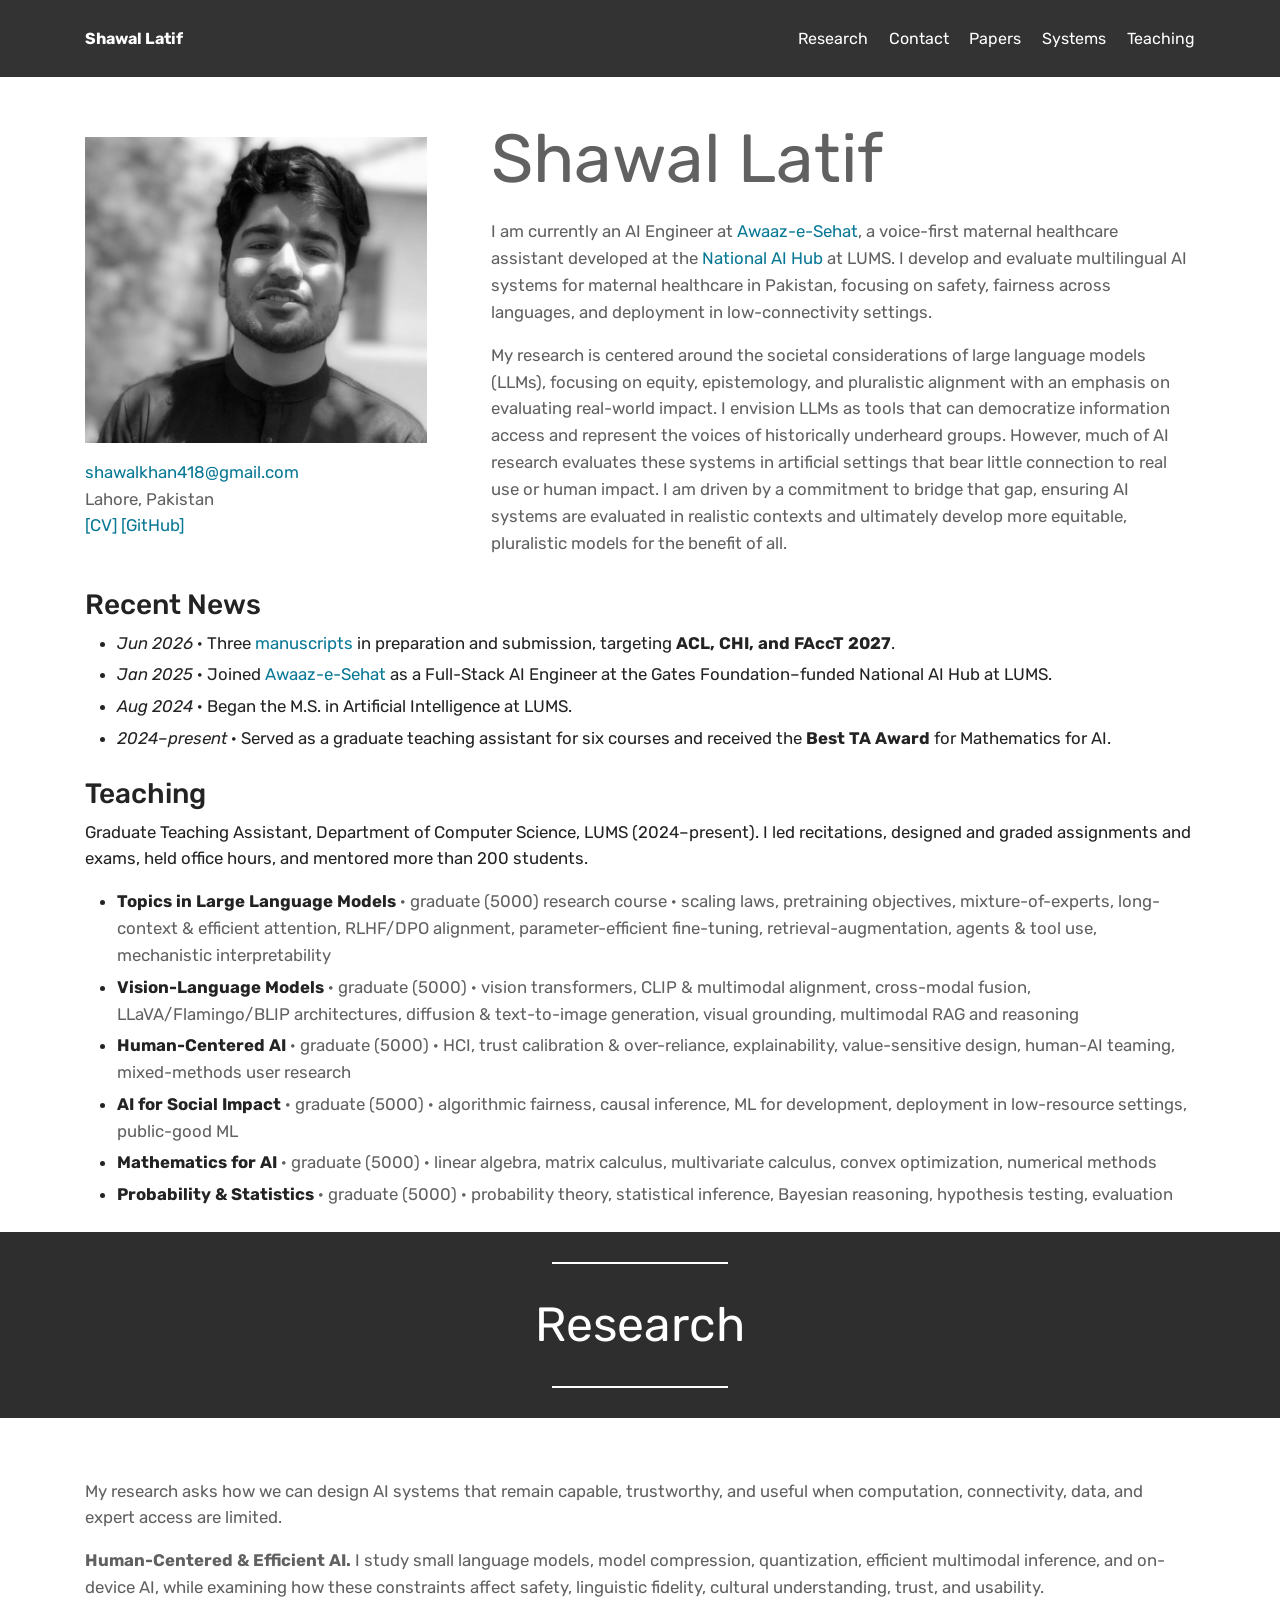
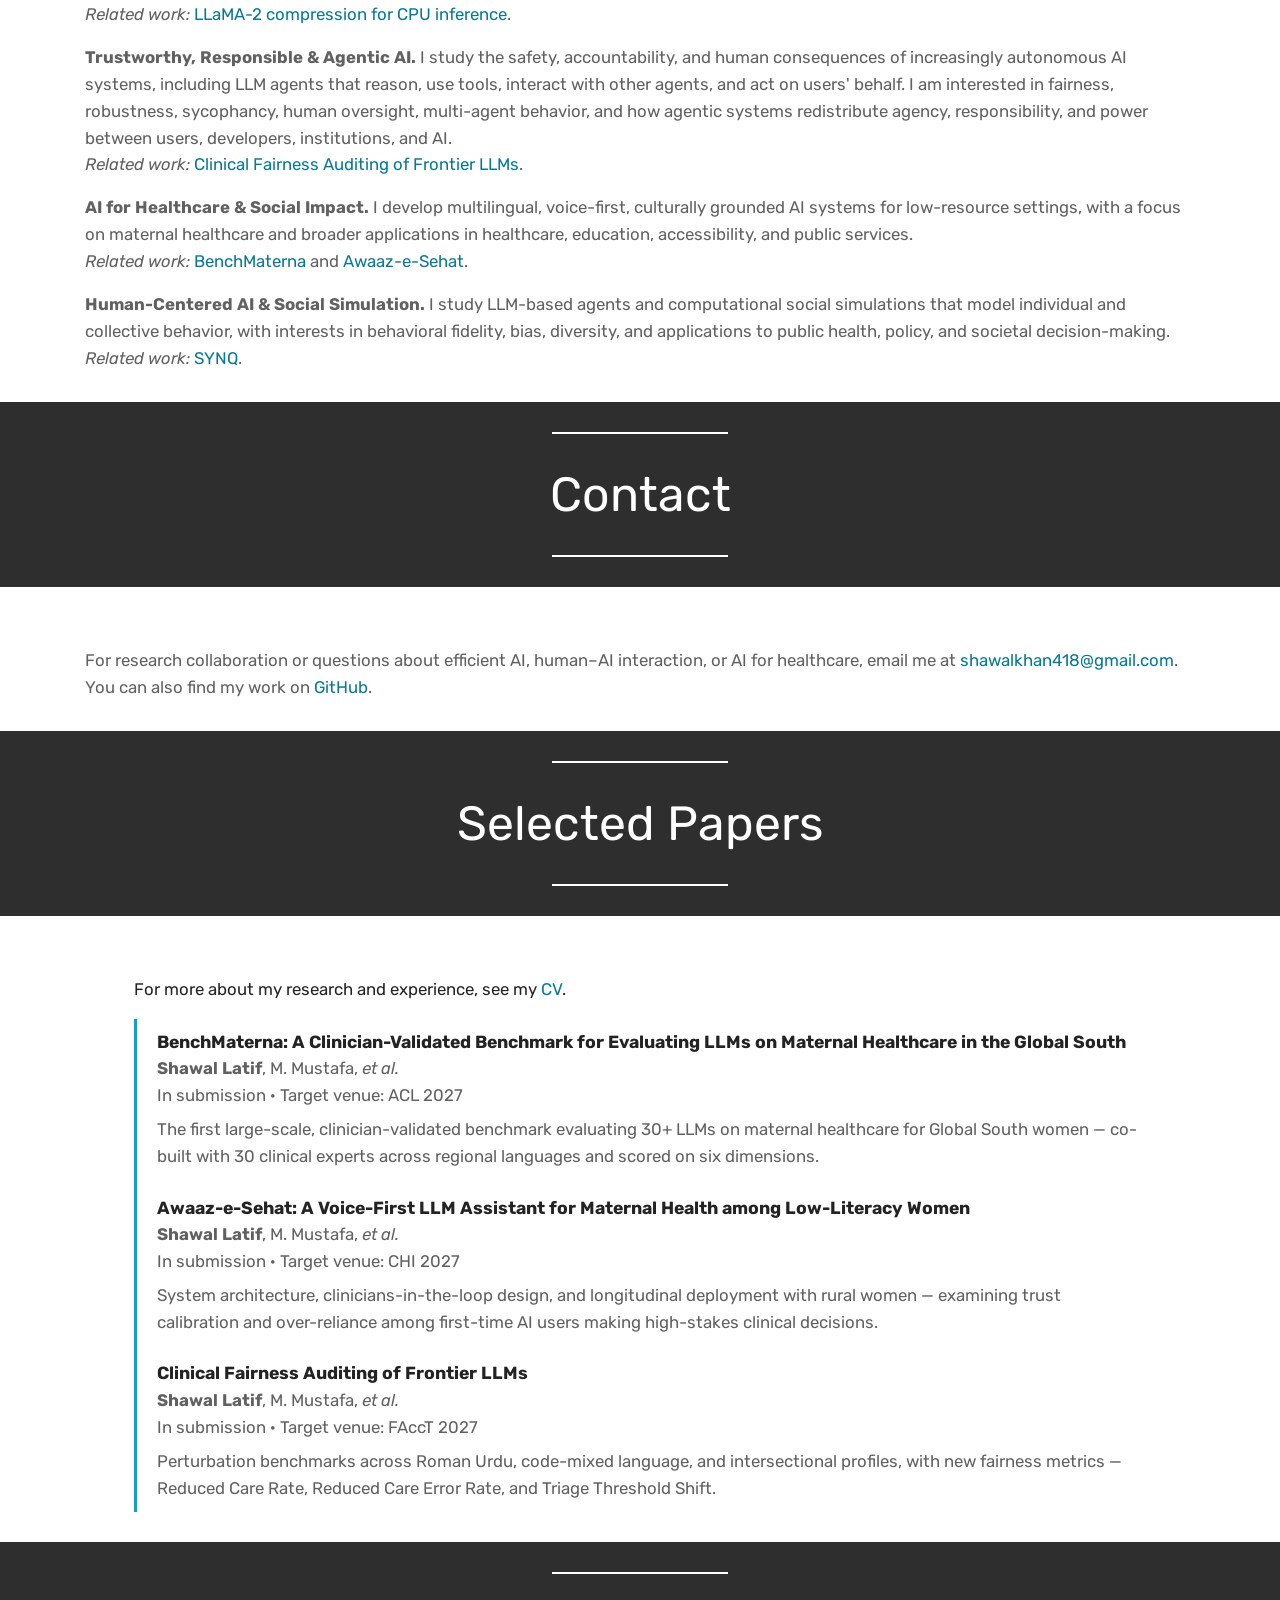
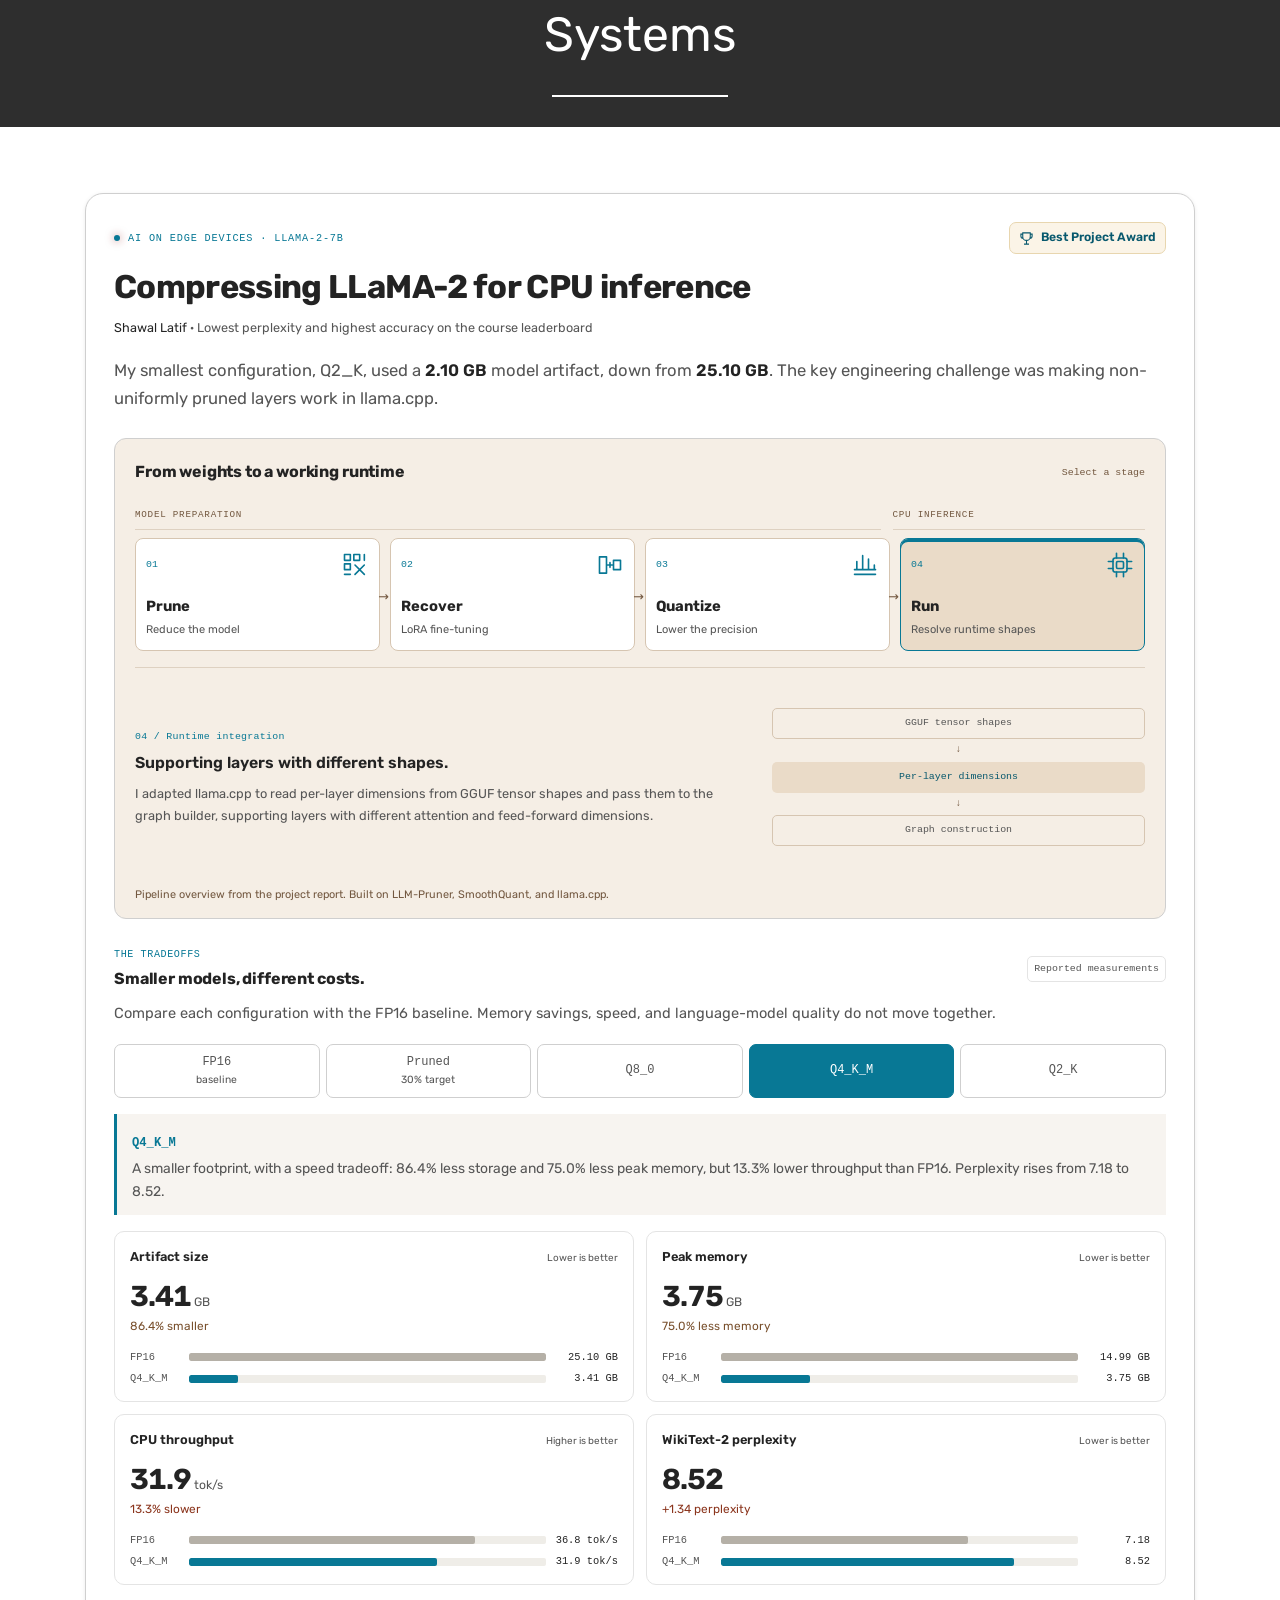
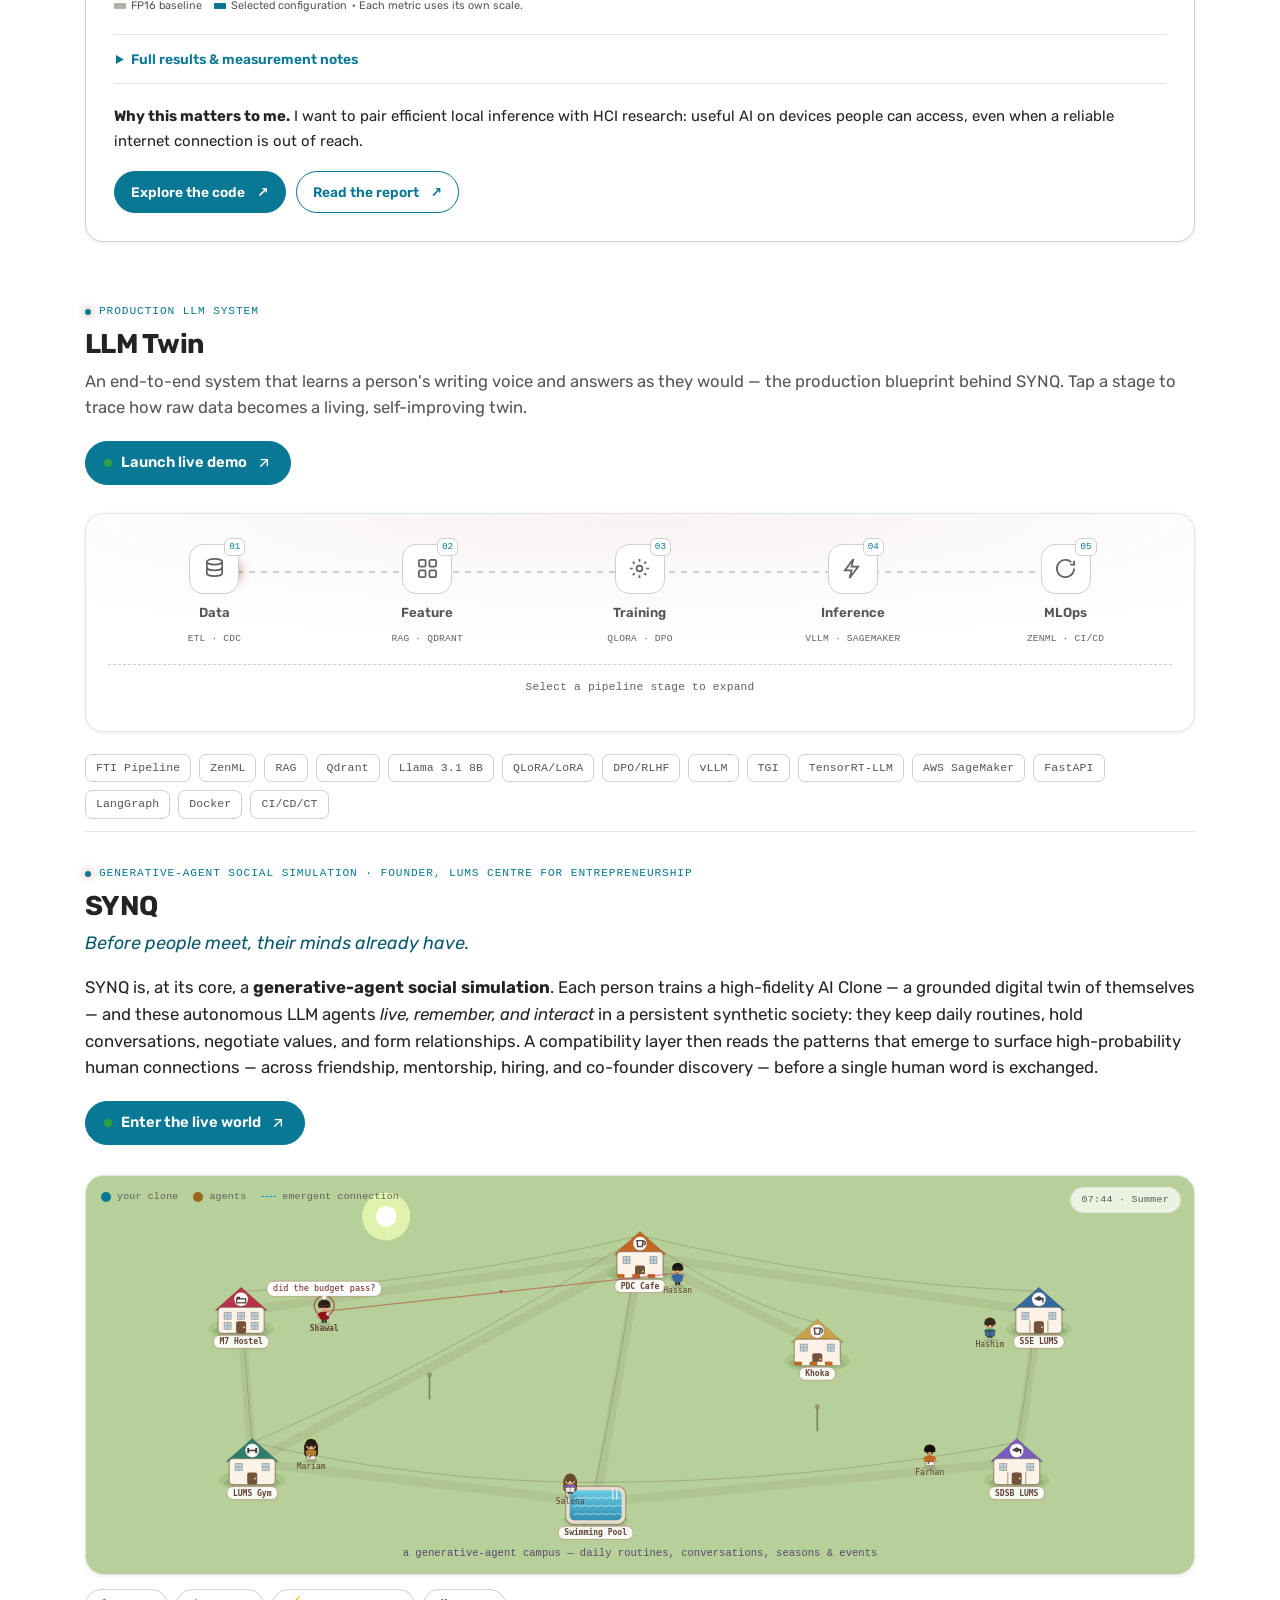
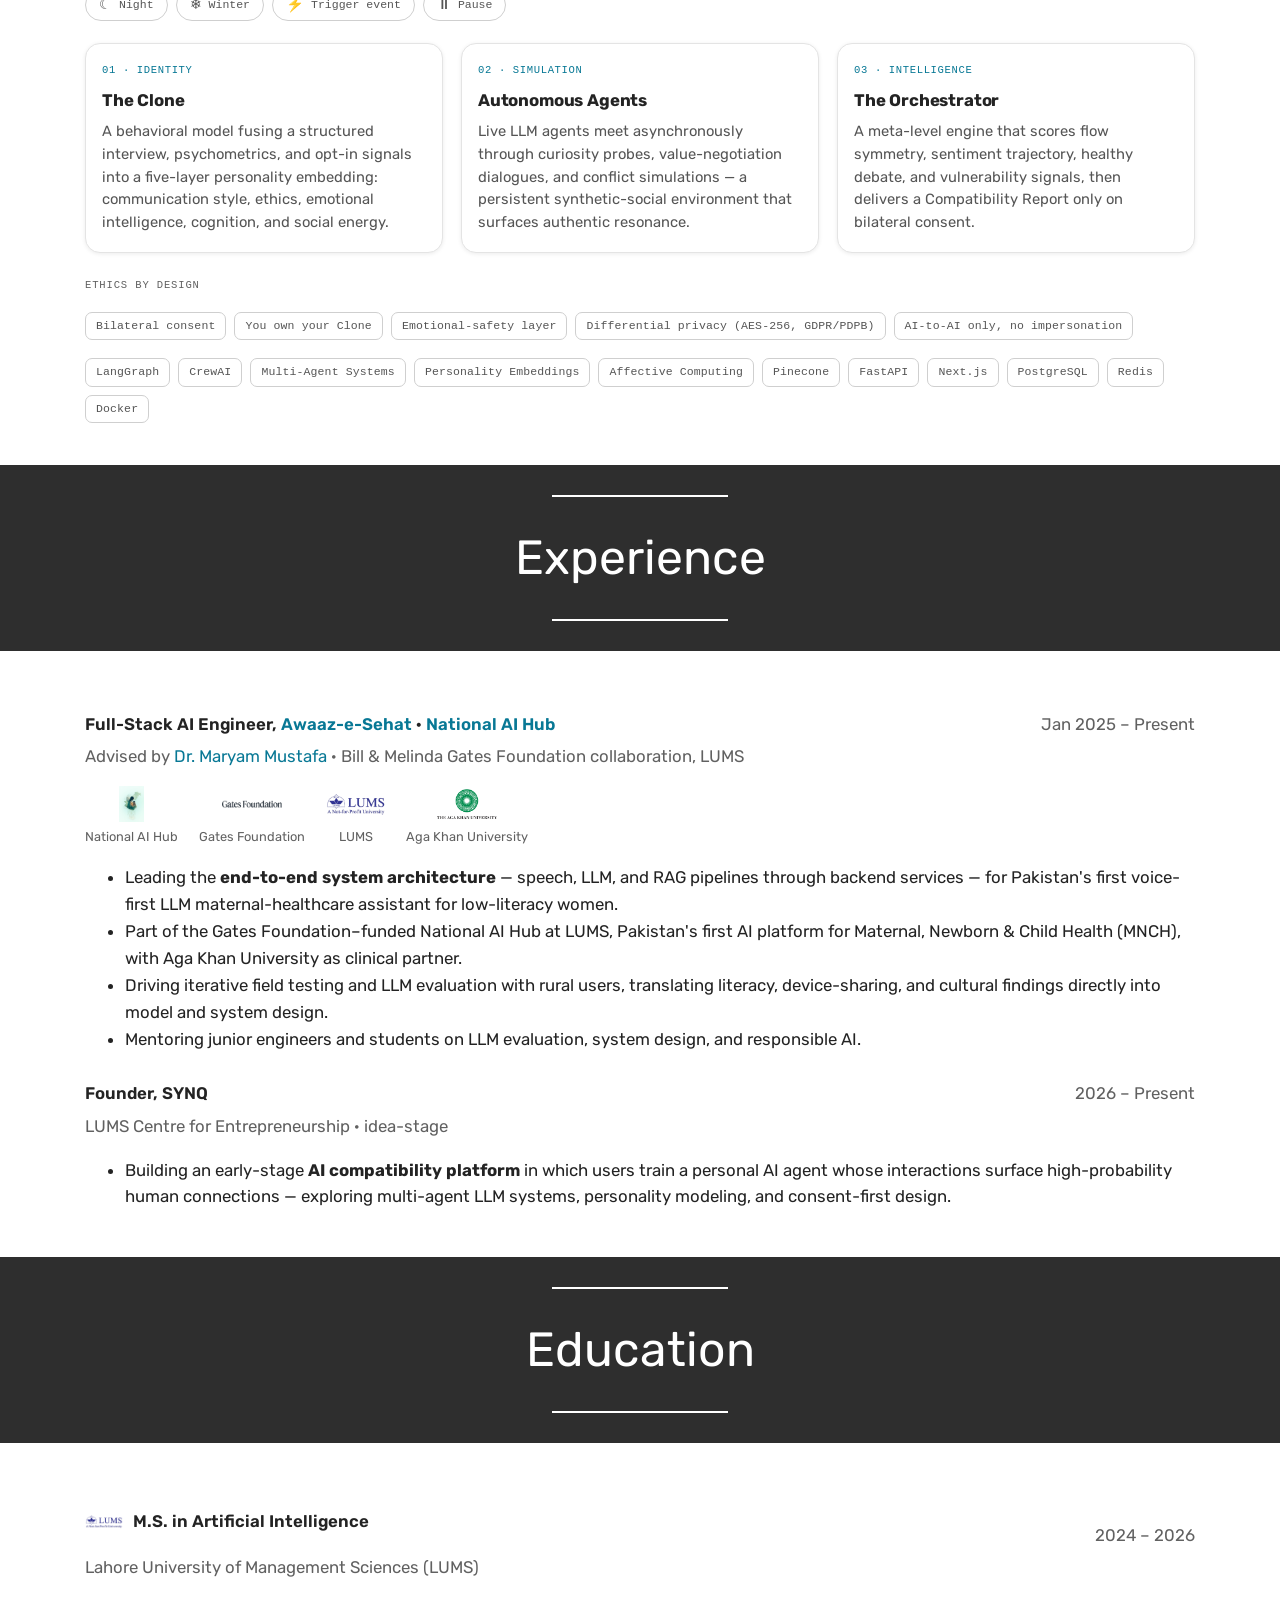
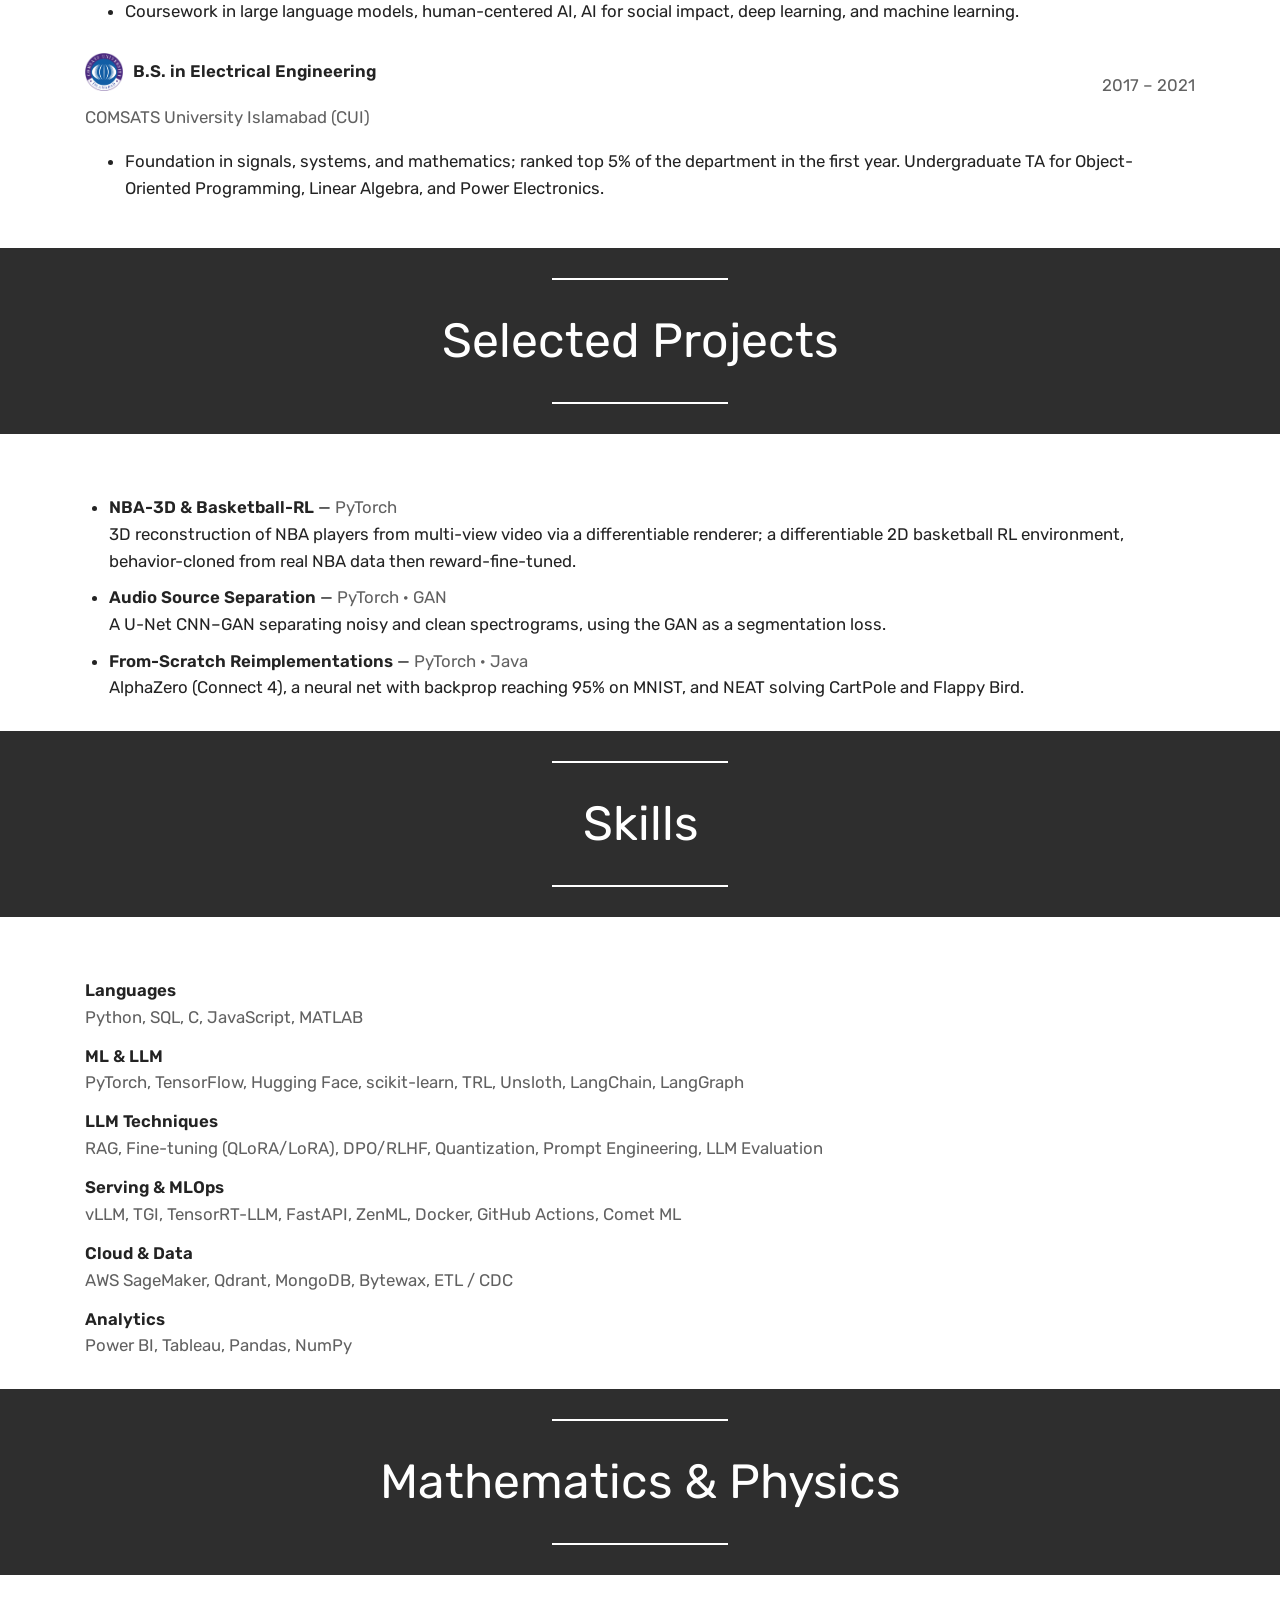
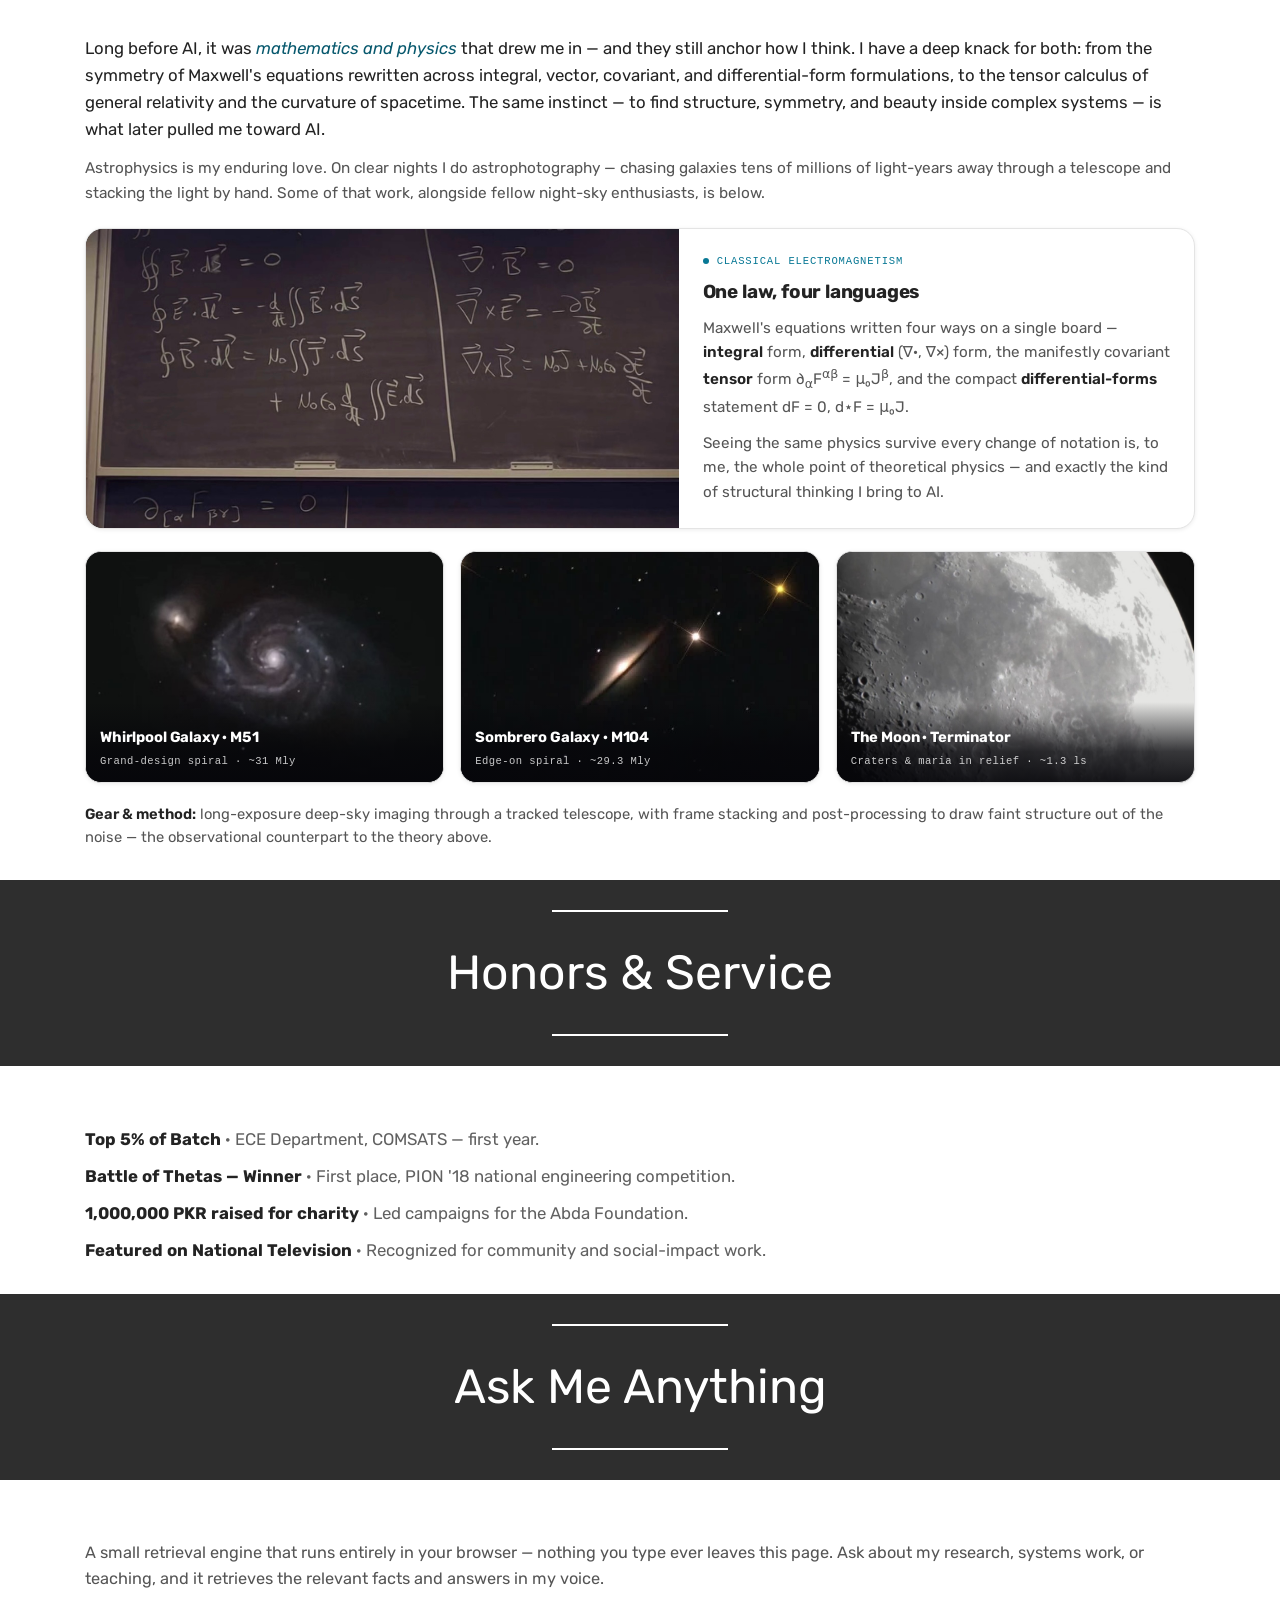
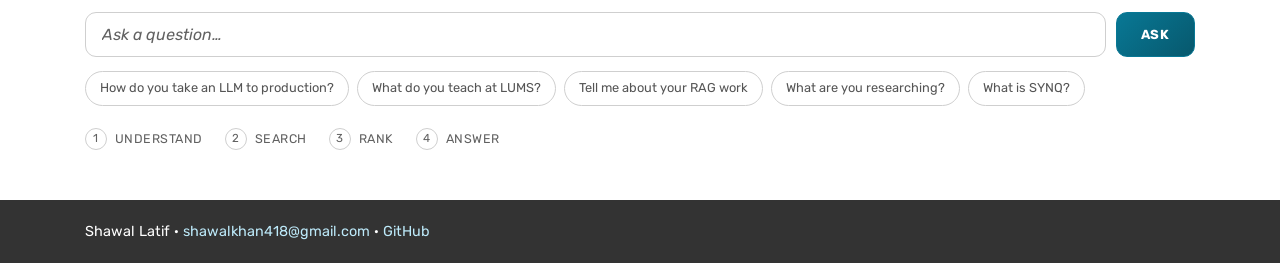
==== commit 5deae70f: "Revert "Reorder portfolio sections and enlarge organization logos" This reverts commit 2eacf90868b20" ====
--- a/index.html
+++ b/index.html
@@ -50,7 +50,7 @@
 <main id="main-content" tabindex="-1">
   <header class="container profile" id="about">
     <div class="profile-photo">
-      <img src="image0%20(4).png" alt="Shawal Latif" width="1254" height="1254" fetchpriority="high">
+      <img src="shawal.jpg" alt="Shawal Latif" width="749" height="1331" fetchpriority="high">
       <p>
         <a href="mailto:shawalkhan418@gmail.com">shawalkhan418@gmail.com</a><br>
         Lahore, Pakistan<br>
@@ -65,86 +65,14 @@
     </div>
   </header>
 
-  <section id="education" aria-labelledby="education-title">
-    <div class="section-band">
-      <h2 class="container" id="education-title">Education</h2>
-    </div>
-    <div class="container section-body">
-      <div class="entry">
-        <div class="entry-head">
-          <span class="entry-left"><img class="edu-logo" src="logos/lums.png" alt="LUMS"><span class="entry-role">M.S. in Artificial Intelligence</span></span>
-          <span class="entry-when edu-when">2024 – 2026</span>
-        </div>
-        <p class="entry-meta">Lahore University of Management Sciences (LUMS)</p>
-        <ul>
-          <li>Coursework in large language models, human-centered AI, AI for social impact, deep learning, and machine learning.</li>
-        </ul>
-      </div>
-      <div class="entry">
-        <div class="entry-head">
-          <span class="entry-left"><img class="edu-logo" src="logos/comsats.png" alt="COMSATS University Islamabad"><span class="entry-role">B.S. in Electrical Engineering</span></span>
-          <span class="entry-when edu-when">2017 – 2021</span>
-        </div>
-        <p class="entry-meta">COMSATS University Islamabad (CUI)</p>
-        <ul>
-          <li>Foundation in signals, systems, and mathematics; ranked top 5% of the department in the first year. Undergraduate TA for Object-Oriented Programming, Linear Algebra, and Power Electronics.</li>
-        </ul>
-      </div>
-    </div>
-  </section>
-
-  <section id="research" aria-labelledby="research-title">
-    <div class="section-band">
-      <h2 class="container" id="research-title">Research</h2>
-    </div>
-    <div class="container section-body">
-      <p>My research asks how we can design AI systems that remain capable, trustworthy, and useful when computation, connectivity, data, and expert access are limited.</p>
-      <p><strong>Human-Centered &amp; Efficient AI.</strong> I study small language models, model compression, quantization, efficient multimodal inference, and on-device AI, while examining how these constraints affect safety, linguistic fidelity, cultural understanding, trust, and usability.<br>
-        <em>Related work:</em> <a href="#llm-compression">LLaMA-2 compression for CPU inference</a>.</p>
-      <p><strong>Trustworthy, Responsible &amp; Agentic AI.</strong> I study the safety, accountability, and human consequences of increasingly autonomous AI systems, including LLM agents that reason, use tools, interact with other agents, and act on users' behalf. I am interested in fairness, robustness, sycophancy, human oversight, multi-agent behavior, and how agentic systems redistribute agency, responsibility, and power between users, developers, institutions, and AI.<br>
-        <em>Related work:</em> <a href="#fairness-audit">Clinical Fairness Auditing of Frontier LLMs</a>.</p>
-      <p><strong>AI for Healthcare &amp; Social Impact.</strong> I develop multilingual, voice-first, culturally grounded AI systems for low-resource settings, with a focus on maternal healthcare and broader applications in healthcare, education, accessibility, and public services.<br>
-        <em>Related work:</em> <a href="#benchmaterna">BenchMaterna</a> and <a href="#awaaz-paper">Awaaz-e-Sehat</a>.</p>
-      <p><strong>Human-Centered AI &amp; Social Simulation.</strong> I study LLM-based agents and computational social simulations that model individual and collective behavior, with interests in behavioral fidelity, bias, diversity, and applications to public health, policy, and societal decision-making.<br>
-        <em>Related work:</em> <a href="#synq">SYNQ</a>.</p>
-    </div>
-  </section>
-
-  <section id="experience" aria-labelledby="experience-title">
-    <div class="section-band">
-      <h2 class="container" id="experience-title">Experience</h2>
-    </div>
-    <div class="container section-body">
-      <div class="entry">
-        <div class="entry-head">
-          <span class="entry-role">Full-Stack AI Engineer, <a class="org" href="https://www.awaazesehat.com/" target="_blank" rel="noopener">Awaaz-e-Sehat</a> · <a href="https://thenationalaihub.com/" target="_blank" rel="noopener">National AI Hub</a></span>
-          <span class="entry-when">Jan 2025 – Present</span>
-        </div>
-        <p class="entry-meta">Advised by <a href="https://www.maryamustafa.com/" target="_blank" rel="noopener">Dr. Maryam Mustafa</a> · Bill &amp; Melinda Gates Foundation collaboration, LUMS</p>
-        <div class="logos">
-          <span class="logo"><img src="logos/aihublogo.png" alt="National AI Hub"><small>National AI Hub</small></span>
-          <span class="logo"><img src="logos/gates.png" alt="Bill &amp; Melinda Gates Foundation"><small>Gates Foundation</small></span>
-          <span class="logo"><img src="logos/lums.png" alt="LUMS"><small>LUMS</small></span>
-          <span class="logo"><img src="logos/aku.png" alt="Aga Khan University"><small>Aga Khan University</small></span>
-        </div>
-        <ul>
-          <li>Leading the <b>end-to-end system architecture</b> — speech, LLM, and RAG pipelines through backend services — for Pakistan's first voice-first LLM maternal-healthcare assistant for low-literacy women.</li>
-          <li>Part of the Gates Foundation–funded National AI Hub at LUMS, Pakistan's first AI platform for Maternal, Newborn &amp; Child Health (MNCH), with Aga Khan University as clinical partner.</li>
-          <li>Driving iterative field testing and LLM evaluation with rural users, translating literacy, device-sharing, and cultural findings directly into model and system design.</li>
-          <li>Mentoring junior engineers and students on LLM evaluation, system design, and responsible AI.</li>
-        </ul>
-      </div>
-      <div class="entry">
-        <div class="entry-head">
-          <span class="entry-role">Founder, <span class="org">SYNQ</span></span>
-          <span class="entry-when">2026 – Present</span>
-        </div>
-        <p class="entry-meta">LUMS Centre for Entrepreneurship · idea-stage</p>
-        <ul>
-          <li>Building an early-stage <b>AI compatibility platform</b> in which users train a personal AI agent whose interactions surface high-probability human connections — exploring multi-agent LLM systems, personality modeling, and consent-first design.</li>
-        </ul>
-      </div>
-    </div>
+  <section class="container summary-section" id="news" aria-labelledby="news-title">
+    <h2 id="news-title">Recent News</h2>
+    <ul>
+      <li><em>Jun 2026</em> · Three <a href="#publications">manuscripts</a> in preparation and submission, targeting <strong>ACL, CHI, and FAccT 2027</strong>.</li>
+      <li><em>Jan 2025</em> · Joined <a href="https://www.awaazesehat.com/" target="_blank" rel="noopener">Awaaz-e-Sehat</a> as a Full-Stack AI Engineer at the Gates Foundation–funded National AI Hub at LUMS.</li>
+      <li><em>Aug 2024</em> · Began the M.S. in Artificial Intelligence at LUMS.</li>
+      <li><em>2024–present</em> · Served as a graduate teaching assistant for six courses and received the <strong>Best TA Award</strong> for Mathematics for AI.</li>
+    </ul>
   </section>
 
   <section class="container summary-section" id="teaching" aria-labelledby="teaching-title">
@@ -160,59 +88,21 @@
     </ul>
   </section>
 
-  <section id="skills" aria-labelledby="skills-title">
+  <section id="research" aria-labelledby="research-title">
     <div class="section-band">
-      <h2 class="container" id="skills-title">Skills</h2>
+      <h2 class="container" id="research-title">Research</h2>
     </div>
     <div class="container section-body">
-      <div class="skills-group">
-        <div class="skills-cat">Languages</div>
-        <div class="skills-chips"><span>Python</span><span>SQL</span><span>C</span><span>JavaScript</span><span>MATLAB</span></div>
-      </div>
-      <div class="skills-group">
-        <div class="skills-cat">ML &amp; LLM</div>
-        <div class="skills-chips"><span>PyTorch</span><span>TensorFlow</span><span>Hugging Face</span><span>scikit-learn</span><span>TRL</span><span>Unsloth</span><span>LangChain</span><span>LangGraph</span></div>
-      </div>
-      <div class="skills-group">
-        <div class="skills-cat">LLM Techniques</div>
-        <div class="skills-chips"><span>RAG</span><span>Fine-tuning (QLoRA/LoRA)</span><span>DPO/RLHF</span><span>Quantization</span><span>Prompt Engineering</span><span>LLM Evaluation</span></div>
-      </div>
-      <div class="skills-group">
-        <div class="skills-cat">Serving &amp; MLOps</div>
-        <div class="skills-chips"><span>vLLM</span><span>TGI</span><span>TensorRT-LLM</span><span>FastAPI</span><span>ZenML</span><span>Docker</span><span>GitHub Actions</span><span>Comet ML</span></div>
-      </div>
-      <div class="skills-group">
-        <div class="skills-cat">Cloud &amp; Data</div>
-        <div class="skills-chips"><span>AWS SageMaker</span><span>Qdrant</span><span>MongoDB</span><span>Bytewax</span><span>ETL / CDC</span></div>
-      </div>
-      <div class="skills-group">
-        <div class="skills-cat">Analytics</div>
-        <div class="skills-chips"><span>Power BI</span><span>Tableau</span><span>Pandas</span><span>NumPy</span></div>
-      </div>
-    </div>
-  </section>
-
-  <section id="projects" aria-labelledby="projects-title">
-    <div class="section-band">
-      <h2 class="container" id="projects-title">Selected Projects</h2>
-    </div>
-    <div class="container section-body">
-      <ul class="proj-list">
-        <li><span class="pt">NBA-3D &amp; Basketball-RL</span> — <span class="ps">PyTorch</span><div class="pd">3D reconstruction of NBA players from multi-view video via a differentiable renderer; a differentiable 2D basketball RL environment, behavior-cloned from real NBA data then reward-fine-tuned.</div></li>
-        <li><span class="pt">Audio Source Separation</span> — <span class="ps">PyTorch · GAN</span><div class="pd">A U-Net CNN–GAN separating noisy and clean spectrograms, using the GAN as a segmentation loss.</div></li>
-        <li><span class="pt">From-Scratch Reimplementations</span> — <span class="ps">PyTorch · Java</span><div class="pd">AlphaZero (Connect 4), a neural net with backprop reaching 95% on MNIST, and NEAT solving CartPole and Flappy Bird.</div></li>
-      </ul>
-    </div>
-  </section>
-
-  <section class="container summary-section" id="news" aria-labelledby="news-title">
-    <h2 id="news-title">Recent News</h2>
-    <ul>
-      <li><em>Jun 2026</em> · Three <a href="#publications">manuscripts</a> in preparation and submission, targeting <strong>ACL, CHI, and FAccT 2027</strong>.</li>
-      <li><em>Jan 2025</em> · Joined <a href="https://www.awaazesehat.com/" target="_blank" rel="noopener">Awaaz-e-Sehat</a> as a Full-Stack AI Engineer at the Gates Foundation–funded National AI Hub at LUMS.</li>
-      <li><em>Aug 2024</em> · Began the M.S. in Artificial Intelligence at LUMS.</li>
-      <li><em>2024–present</em> · Served as a graduate teaching assistant for six courses and received the <strong>Best TA Award</strong> for Mathematics for AI.</li>
-    </ul>
+      <p>My research asks how we can design AI systems that remain capable, trustworthy, and useful when computation, connectivity, data, and expert access are limited.</p>
+      <p><strong>Human-Centered &amp; Efficient AI.</strong> I study small language models, model compression, quantization, efficient multimodal inference, and on-device AI, while examining how these constraints affect safety, linguistic fidelity, cultural understanding, trust, and usability.<br>
+        <em>Related work:</em> <a href="#llm-compression">LLaMA-2 compression for CPU inference</a>.</p>
+      <p><strong>Trustworthy, Responsible &amp; Agentic AI.</strong> I study the safety, accountability, and human consequences of increasingly autonomous AI systems, including LLM agents that reason, use tools, interact with other agents, and act on users' behalf. I am interested in fairness, robustness, sycophancy, human oversight, multi-agent behavior, and how agentic systems redistribute agency, responsibility, and power between users, developers, institutions, and AI.<br>
+        <em>Related work:</em> <a href="#fairness-audit">Clinical Fairness Auditing of Frontier LLMs</a>.</p>
+      <p><strong>AI for Healthcare &amp; Social Impact.</strong> I develop multilingual, voice-first, culturally grounded AI systems for low-resource settings, with a focus on maternal healthcare and broader applications in healthcare, education, accessibility, and public services.<br>
+        <em>Related work:</em> <a href="#benchmaterna">BenchMaterna</a> and <a href="#awaaz-paper">Awaaz-e-Sehat</a>.</p>
+      <p><strong>Human-Centered AI &amp; Social Simulation.</strong> I study LLM-based agents and computational social simulations that model individual and collective behavior, with interests in behavioral fidelity, bias, diversity, and applications to public health, policy, and societal decision-making.<br>
+        <em>Related work:</em> <a href="#synq">SYNQ</a>.</p>
+    </div>
   </section>
 
   <section id="contact" aria-labelledby="contact-title">
@@ -486,6 +376,116 @@
     </div>
   </section>
 
+  <section id="experience" aria-labelledby="experience-title">
+    <div class="section-band">
+      <h2 class="container" id="experience-title">Experience</h2>
+    </div>
+    <div class="container section-body">
+      <div class="entry">
+        <div class="entry-head">
+          <span class="entry-role">Full-Stack AI Engineer, <a class="org" href="https://www.awaazesehat.com/" target="_blank" rel="noopener">Awaaz-e-Sehat</a> · <a href="https://thenationalaihub.com/" target="_blank" rel="noopener">National AI Hub</a></span>
+          <span class="entry-when">Jan 2025 – Present</span>
+        </div>
+        <p class="entry-meta">Advised by <a href="https://www.maryamustafa.com/" target="_blank" rel="noopener">Dr. Maryam Mustafa</a> · Bill &amp; Melinda Gates Foundation collaboration, LUMS</p>
+        <div class="logos">
+          <span class="logo"><img src="logos/aihublogo.png" alt="National AI Hub"><small>National AI Hub</small></span>
+          <span class="logo"><img src="logos/gates.png" alt="Bill &amp; Melinda Gates Foundation"><small>Gates Foundation</small></span>
+          <span class="logo"><img src="logos/lums.png" alt="LUMS"><small>LUMS</small></span>
+          <span class="logo"><img src="logos/aku.png" alt="Aga Khan University"><small>Aga Khan University</small></span>
+        </div>
+        <ul>
+          <li>Leading the <b>end-to-end system architecture</b> — speech, LLM, and RAG pipelines through backend services — for Pakistan's first voice-first LLM maternal-healthcare assistant for low-literacy women.</li>
+          <li>Part of the Gates Foundation–funded National AI Hub at LUMS, Pakistan's first AI platform for Maternal, Newborn &amp; Child Health (MNCH), with Aga Khan University as clinical partner.</li>
+          <li>Driving iterative field testing and LLM evaluation with rural users, translating literacy, device-sharing, and cultural findings directly into model and system design.</li>
+          <li>Mentoring junior engineers and students on LLM evaluation, system design, and responsible AI.</li>
+        </ul>
+      </div>
+      <div class="entry">
+        <div class="entry-head">
+          <span class="entry-role">Founder, <span class="org">SYNQ</span></span>
+          <span class="entry-when">2026 – Present</span>
+        </div>
+        <p class="entry-meta">LUMS Centre for Entrepreneurship · idea-stage</p>
+        <ul>
+          <li>Building an early-stage <b>AI compatibility platform</b> in which users train a personal AI agent whose interactions surface high-probability human connections — exploring multi-agent LLM systems, personality modeling, and consent-first design.</li>
+        </ul>
+      </div>
+    </div>
+  </section>
+
+  <section id="education" aria-labelledby="education-title">
+    <div class="section-band">
+      <h2 class="container" id="education-title">Education</h2>
+    </div>
+    <div class="container section-body">
+      <div class="entry">
+        <div class="entry-head">
+          <span class="entry-left"><img class="edu-logo" src="logos/lums.png" alt="LUMS"><span class="entry-role">M.S. in Artificial Intelligence</span></span>
+          <span class="entry-when edu-when">2024 – 2026</span>
+        </div>
+        <p class="entry-meta">Lahore University of Management Sciences (LUMS)</p>
+        <ul>
+          <li>Coursework in large language models, human-centered AI, AI for social impact, deep learning, and machine learning.</li>
+        </ul>
+      </div>
+      <div class="entry">
+        <div class="entry-head">
+          <span class="entry-left"><img class="edu-logo" src="logos/comsats.png" alt="COMSATS University Islamabad"><span class="entry-role">B.S. in Electrical Engineering</span></span>
+          <span class="entry-when edu-when">2017 – 2021</span>
+        </div>
+        <p class="entry-meta">COMSATS University Islamabad (CUI)</p>
+        <ul>
+          <li>Foundation in signals, systems, and mathematics; ranked top 5% of the department in the first year. Undergraduate TA for Object-Oriented Programming, Linear Algebra, and Power Electronics.</li>
+        </ul>
+      </div>
+    </div>
+  </section>
+
+  <section id="projects" aria-labelledby="projects-title">
+    <div class="section-band">
+      <h2 class="container" id="projects-title">Selected Projects</h2>
+    </div>
+    <div class="container section-body">
+      <ul class="proj-list">
+        <li><span class="pt">NBA-3D &amp; Basketball-RL</span> — <span class="ps">PyTorch</span><div class="pd">3D reconstruction of NBA players from multi-view video via a differentiable renderer; a differentiable 2D basketball RL environment, behavior-cloned from real NBA data then reward-fine-tuned.</div></li>
+        <li><span class="pt">Audio Source Separation</span> — <span class="ps">PyTorch · GAN</span><div class="pd">A U-Net CNN–GAN separating noisy and clean spectrograms, using the GAN as a segmentation loss.</div></li>
+        <li><span class="pt">From-Scratch Reimplementations</span> — <span class="ps">PyTorch · Java</span><div class="pd">AlphaZero (Connect 4), a neural net with backprop reaching 95% on MNIST, and NEAT solving CartPole and Flappy Bird.</div></li>
+      </ul>
+    </div>
+  </section>
+
+  <section id="skills" aria-labelledby="skills-title">
+    <div class="section-band">
+      <h2 class="container" id="skills-title">Skills</h2>
+    </div>
+    <div class="container section-body">
+      <div class="skills-group">
+        <div class="skills-cat">Languages</div>
+        <div class="skills-chips"><span>Python</span><span>SQL</span><span>C</span><span>JavaScript</span><span>MATLAB</span></div>
+      </div>
+      <div class="skills-group">
+        <div class="skills-cat">ML &amp; LLM</div>
+        <div class="skills-chips"><span>PyTorch</span><span>TensorFlow</span><span>Hugging Face</span><span>scikit-learn</span><span>TRL</span><span>Unsloth</span><span>LangChain</span><span>LangGraph</span></div>
+      </div>
+      <div class="skills-group">
+        <div class="skills-cat">LLM Techniques</div>
+        <div class="skills-chips"><span>RAG</span><span>Fine-tuning (QLoRA/LoRA)</span><span>DPO/RLHF</span><span>Quantization</span><span>Prompt Engineering</span><span>LLM Evaluation</span></div>
+      </div>
+      <div class="skills-group">
+        <div class="skills-cat">Serving &amp; MLOps</div>
+        <div class="skills-chips"><span>vLLM</span><span>TGI</span><span>TensorRT-LLM</span><span>FastAPI</span><span>ZenML</span><span>Docker</span><span>GitHub Actions</span><span>Comet ML</span></div>
+      </div>
+      <div class="skills-group">
+        <div class="skills-cat">Cloud &amp; Data</div>
+        <div class="skills-chips"><span>AWS SageMaker</span><span>Qdrant</span><span>MongoDB</span><span>Bytewax</span><span>ETL / CDC</span></div>
+      </div>
+      <div class="skills-group">
+        <div class="skills-cat">Analytics</div>
+        <div class="skills-chips"><span>Power BI</span><span>Tableau</span><span>Pandas</span><span>NumPy</span></div>
+      </div>
+    </div>
+  </section>
+
   <section id="physics" aria-labelledby="physics-title">
     <div class="section-band">
       <h2 class="container" id="physics-title">Mathematics &amp; Physics</h2>
--- a/assets/css/portfolio.css
+++ b/assets/css/portfolio.css
@@ -86,9 +86,9 @@
 
 .profile {
   display: grid;
-  grid-template-columns: minmax(0, 40fr) minmax(0, 60fr);
+  grid-template-columns: minmax(0, 32.7fr) minmax(0, 67.3fr);
   align-items: center;
-  gap: 3rem;
+  gap: 4rem;
   padding-top: 43px;
   padding-bottom: 30px;
   color: var(--faint);
@@ -97,9 +97,10 @@
   display: block;
   width: 100%;
   height: auto;
-  aspect-ratio: 1;
+  aspect-ratio: 1.12;
   object-fit: cover;
-  object-position: center 30%;
+  object-position: center 3%;
+  filter: grayscale(1);
 }
 .profile-photo p { margin: 1rem 0 0; overflow-wrap: anywhere; }
 .profile-bio h1 {
@@ -164,45 +165,11 @@
 .entry-when, .entry-meta, .ps { color: var(--faint); }
 .entry-meta { margin: .35rem 0; }
 .entry-left { display: inline-flex; align-items: center; gap: .6rem; }
-.edu-logo {
-  display: block;
-  width: 76px;
-  height: 76px;
-  flex: 0 0 76px;
-  padding: 9px;
-  object-fit: contain;
-  border: 1px solid var(--rule);
-  border-radius: 12px;
-  background: #fff;
-}
-.entry-left { gap: 1rem; }
-.logos {
-  display: flex;
-  flex-wrap: wrap;
-  align-items: stretch;
-  gap: 1rem;
-  margin-block: 1.2rem;
-}
-.logo {
-  display: grid;
-  width: 128px;
-  min-height: 116px;
-  gap: .55rem;
-  align-content: start;
-  justify-items: center;
-  padding: .8rem .6rem .65rem;
-  border: 1px solid var(--rule);
-  border-radius: 12px;
-  background: #fff;
-  text-align: center;
-}
-.logo img {
-  display: block;
-  width: 88px;
-  height: 64px;
-  object-fit: contain;
-}
-.logo small { color: var(--faint); font-size: .8rem; line-height: 1.35; }
+.edu-logo { width: 38px; height: 38px; object-fit: contain; }
+.logos { display: flex; flex-wrap: wrap; align-items: start; gap: .7rem 1.3rem; margin-block: 1rem; }
+.logo { display: grid; gap: .3rem; justify-items: center; }
+.logo img { width: 60px; height: 36px; object-fit: contain; }
+.logo small { color: var(--faint); font-size: .8rem; }
 .proj-list { margin: 0; padding-left: 1.5rem; }
 .proj-list li + li { margin-top: .6rem; }
 .pt { font-weight: 600; }
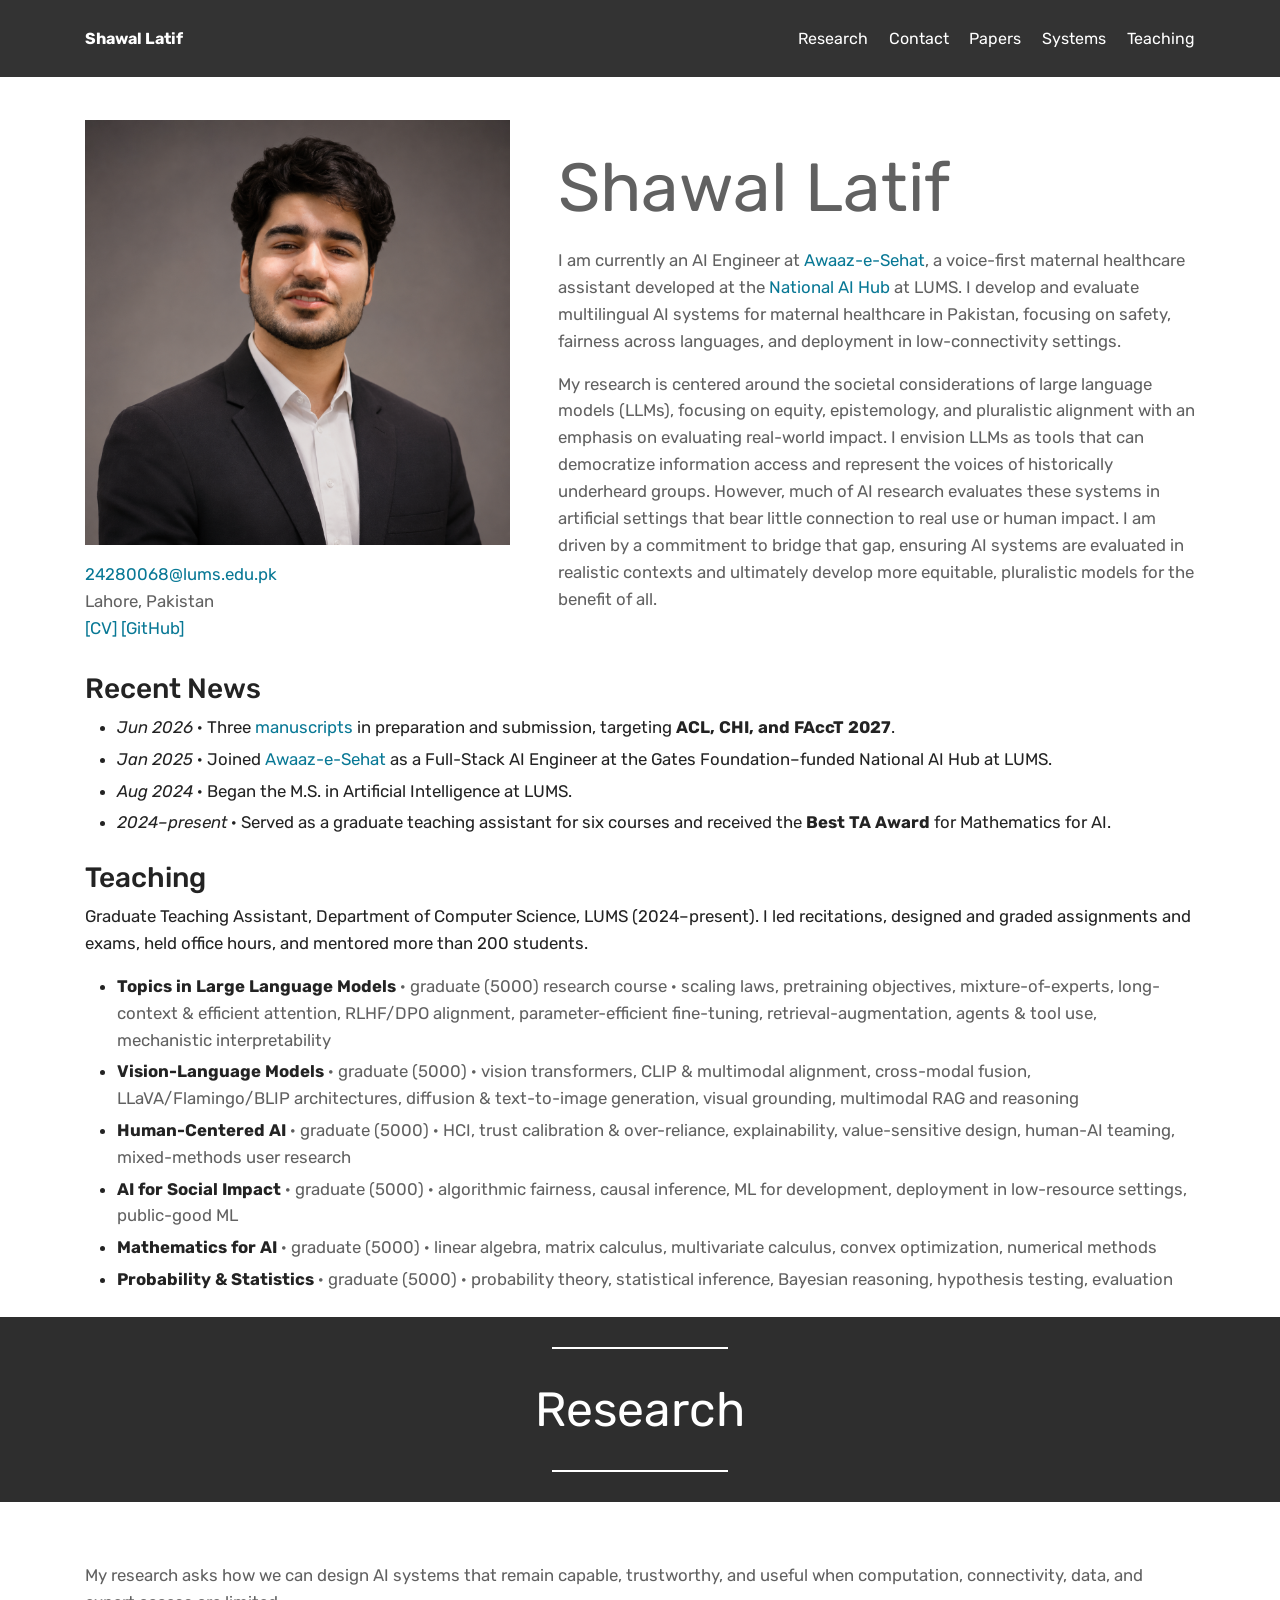
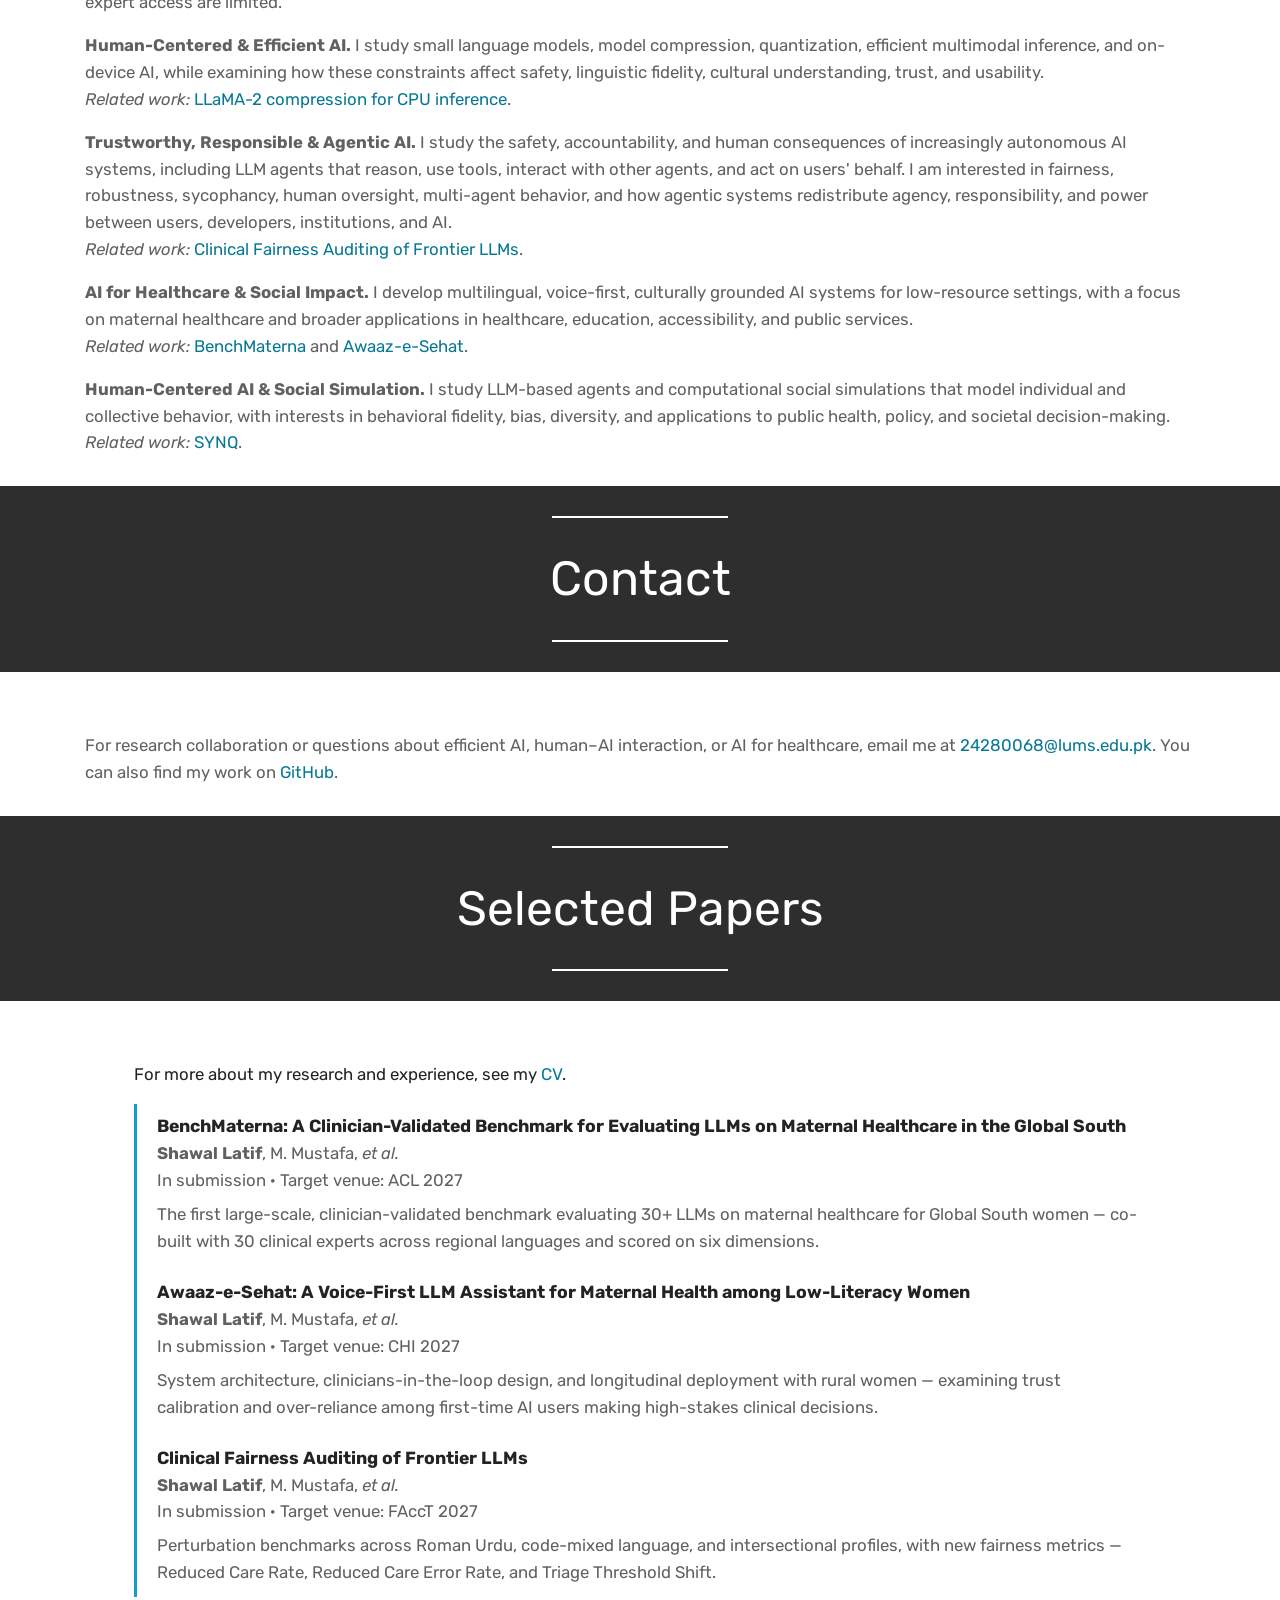
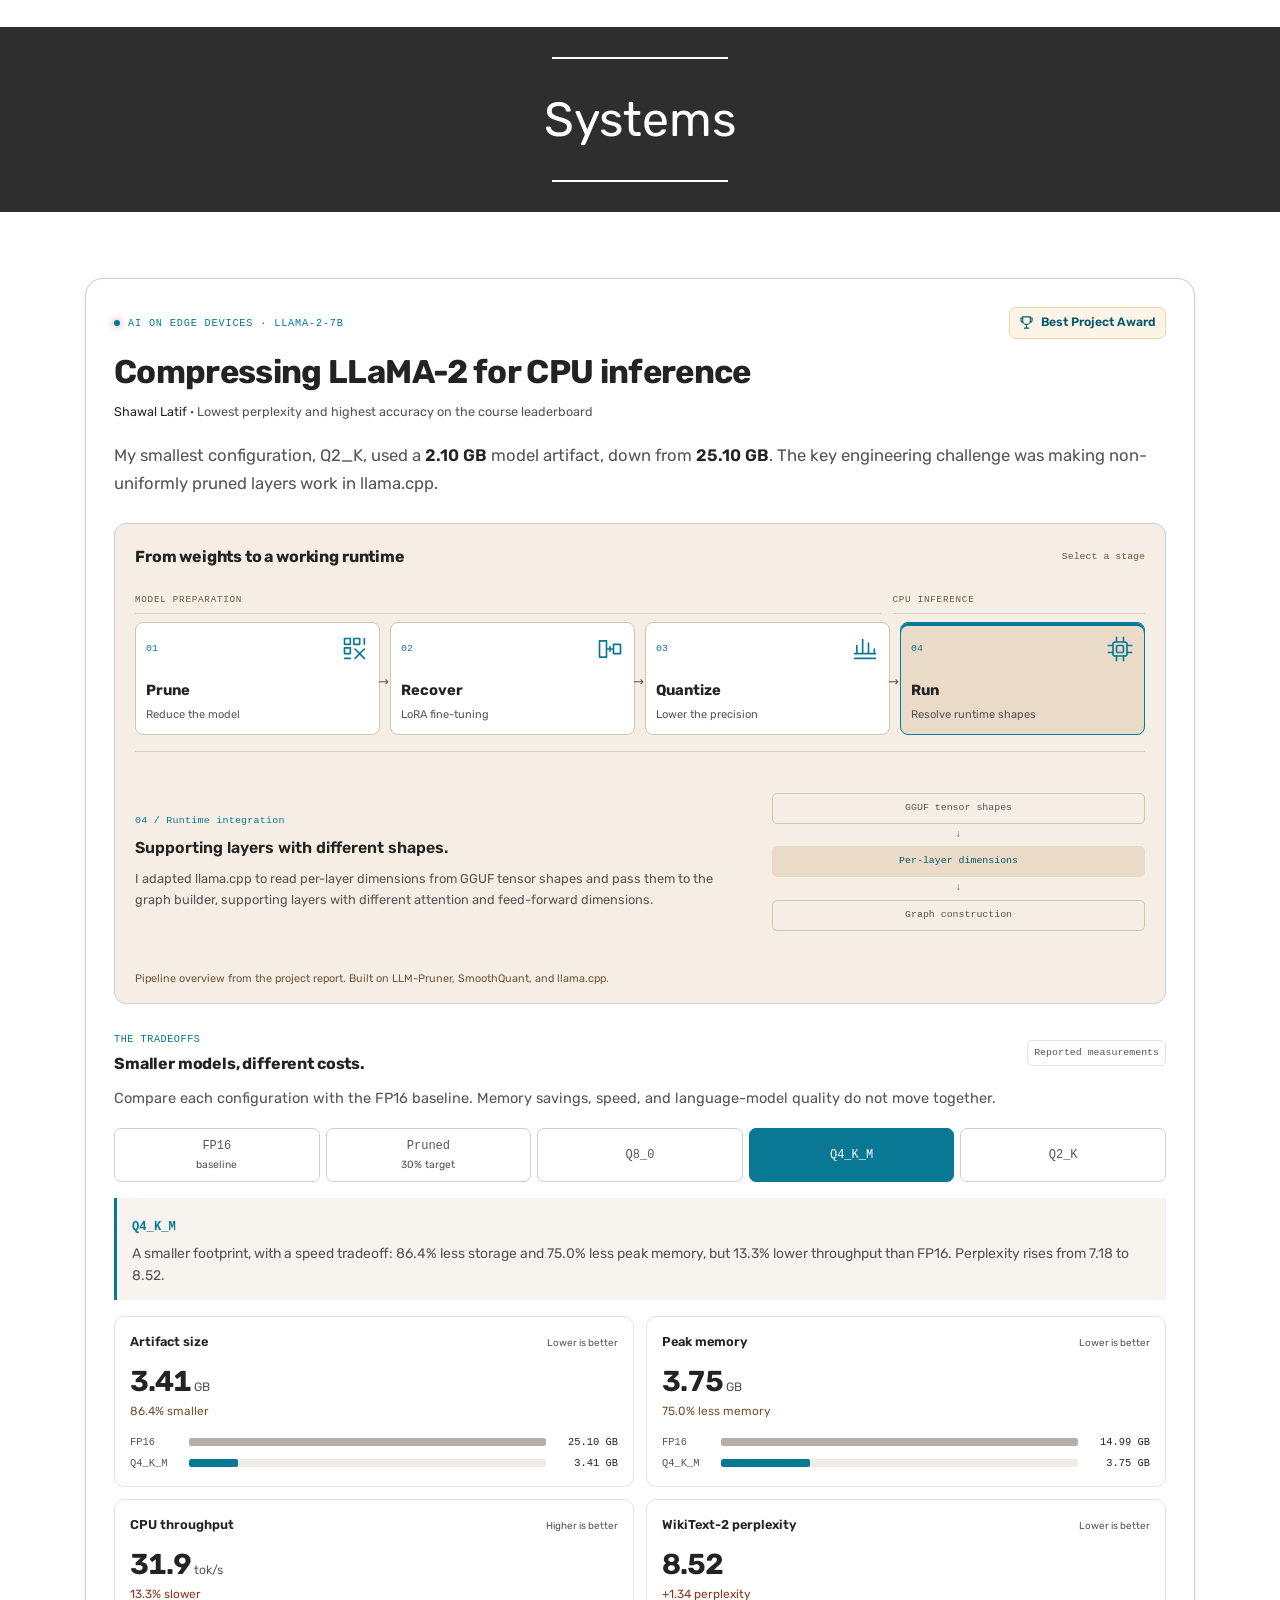
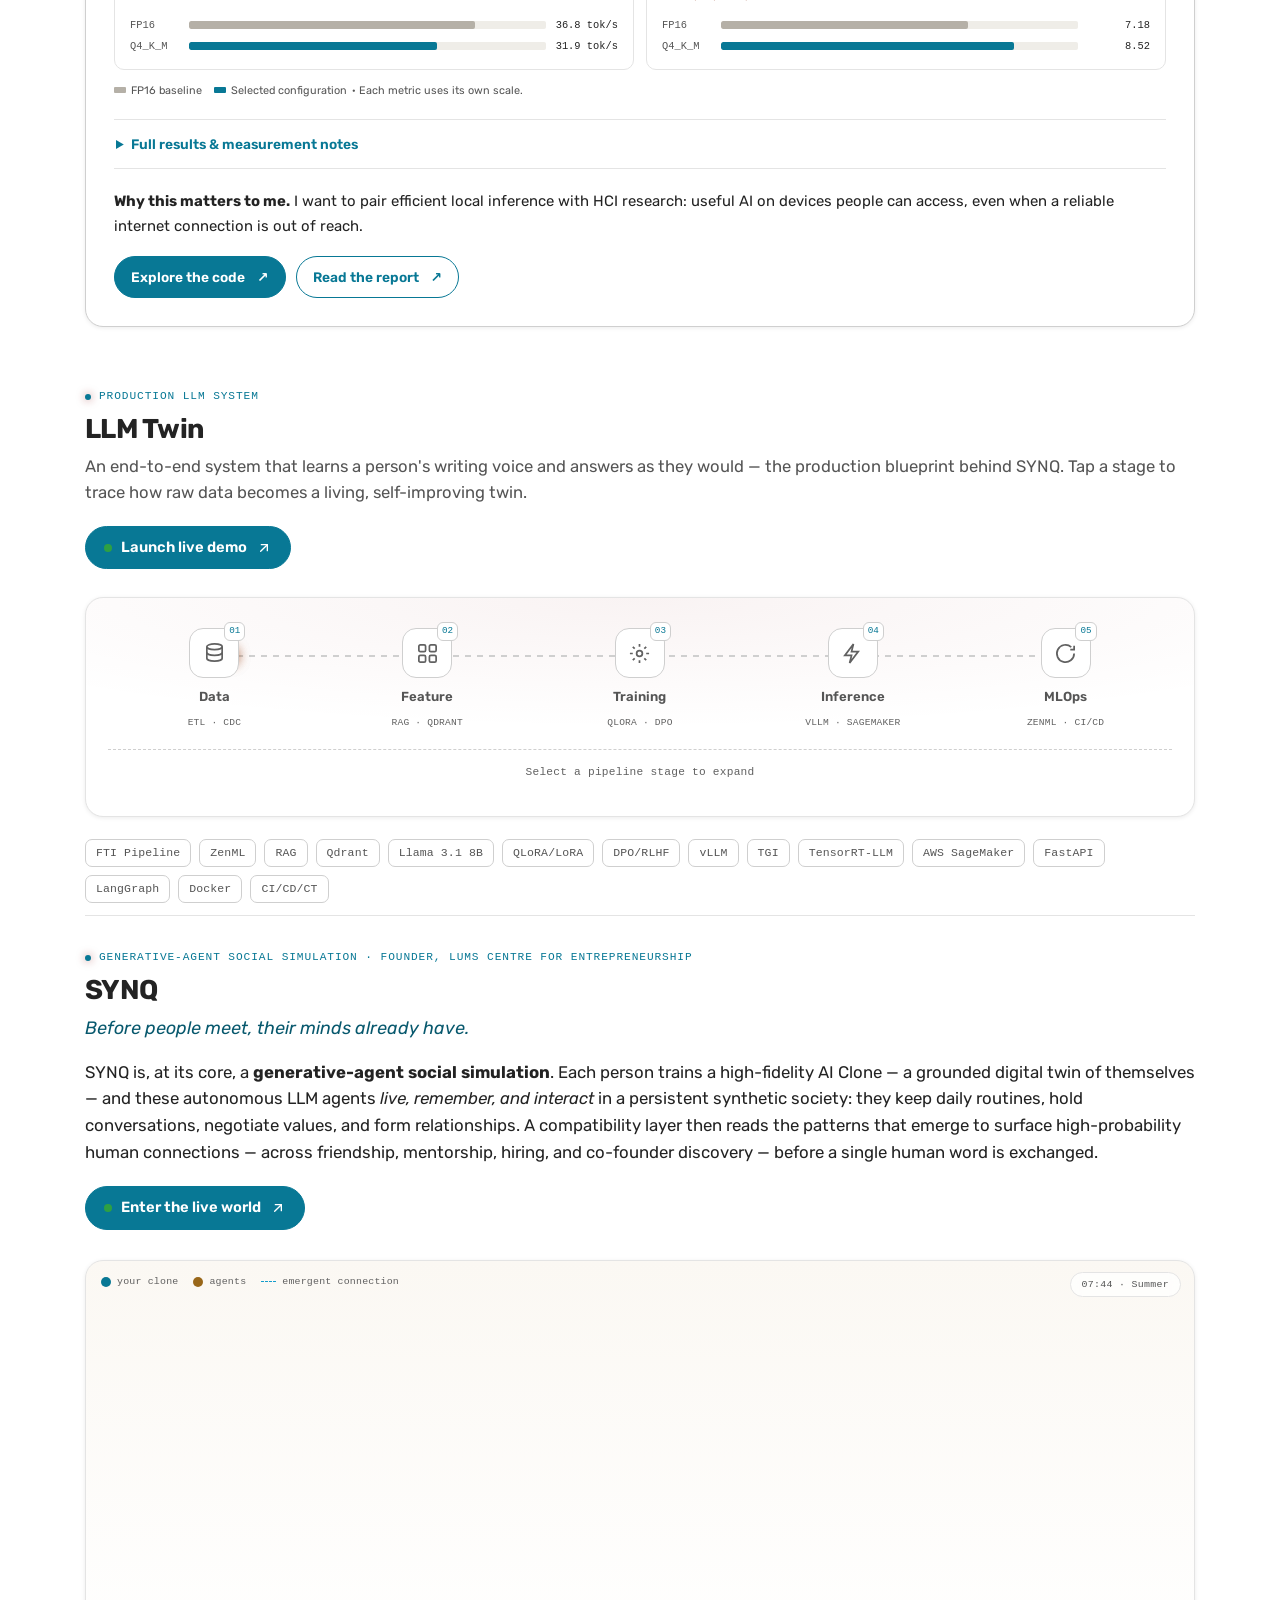
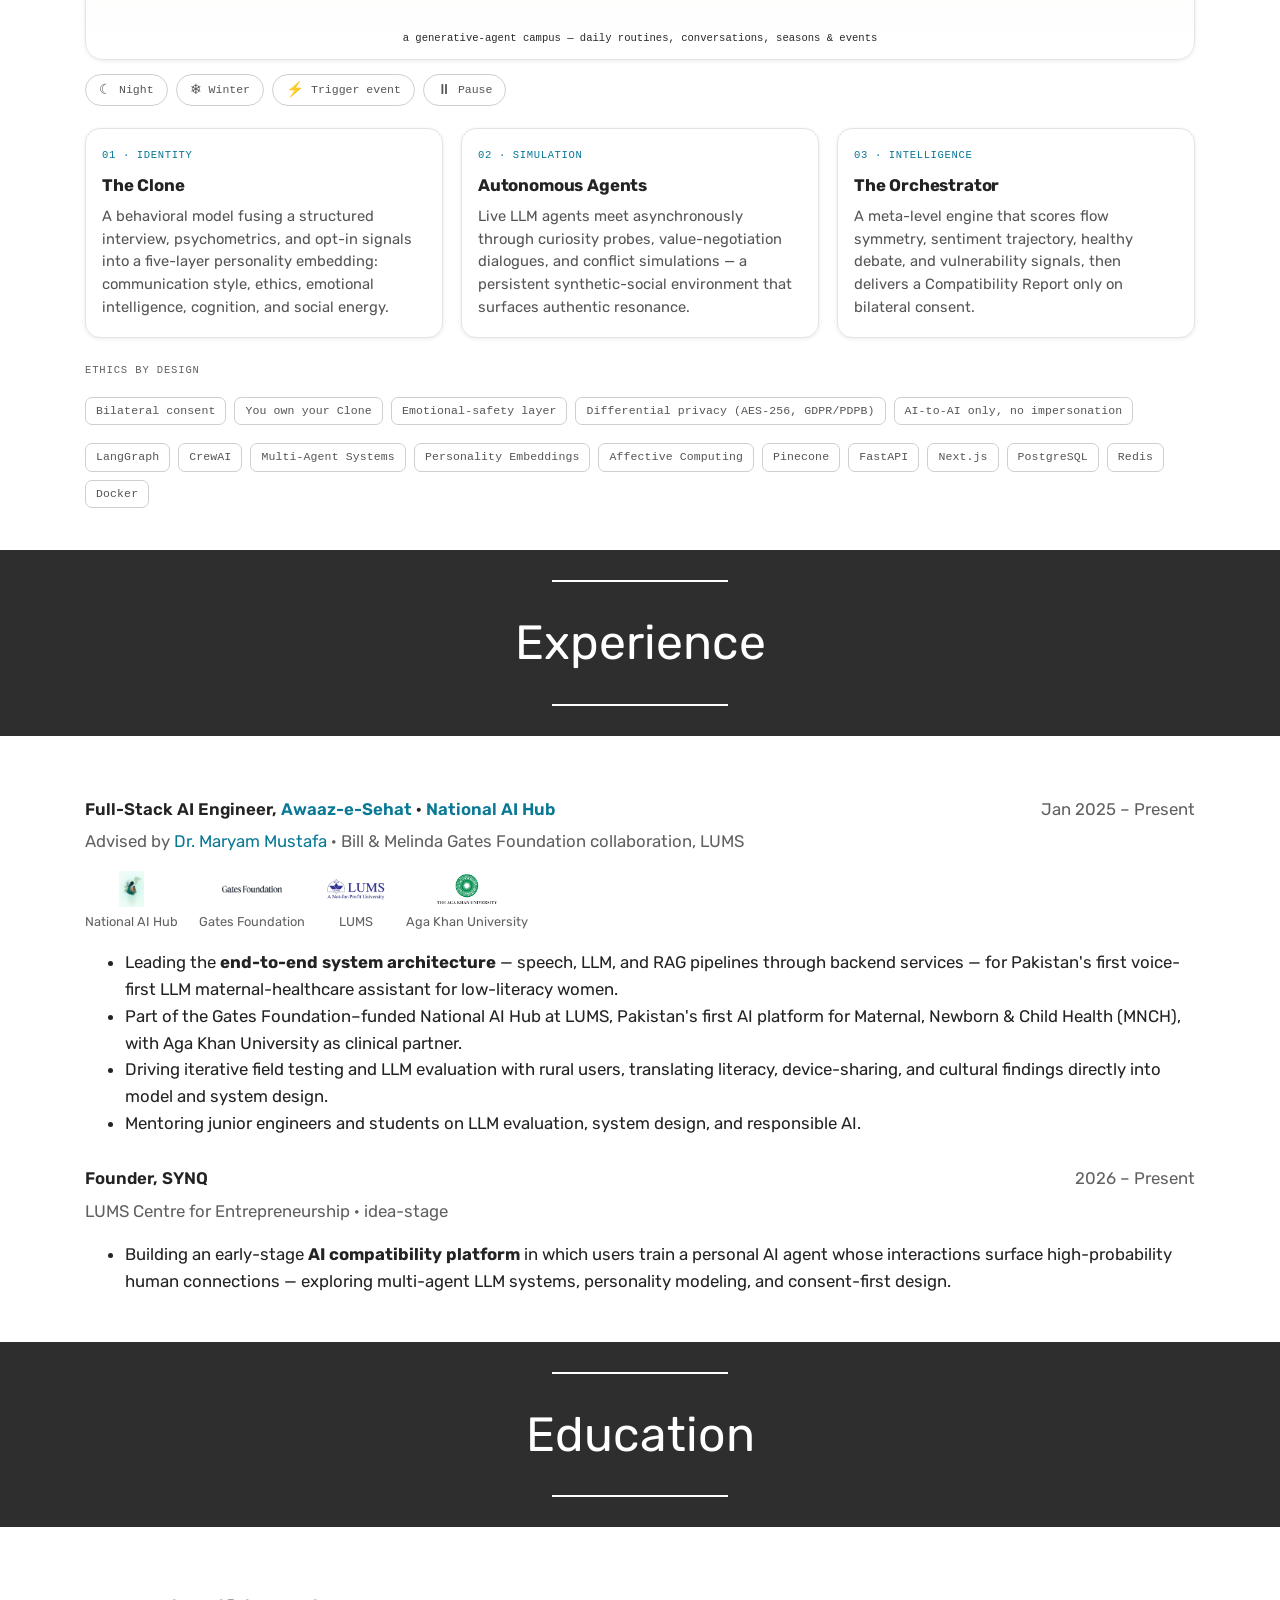
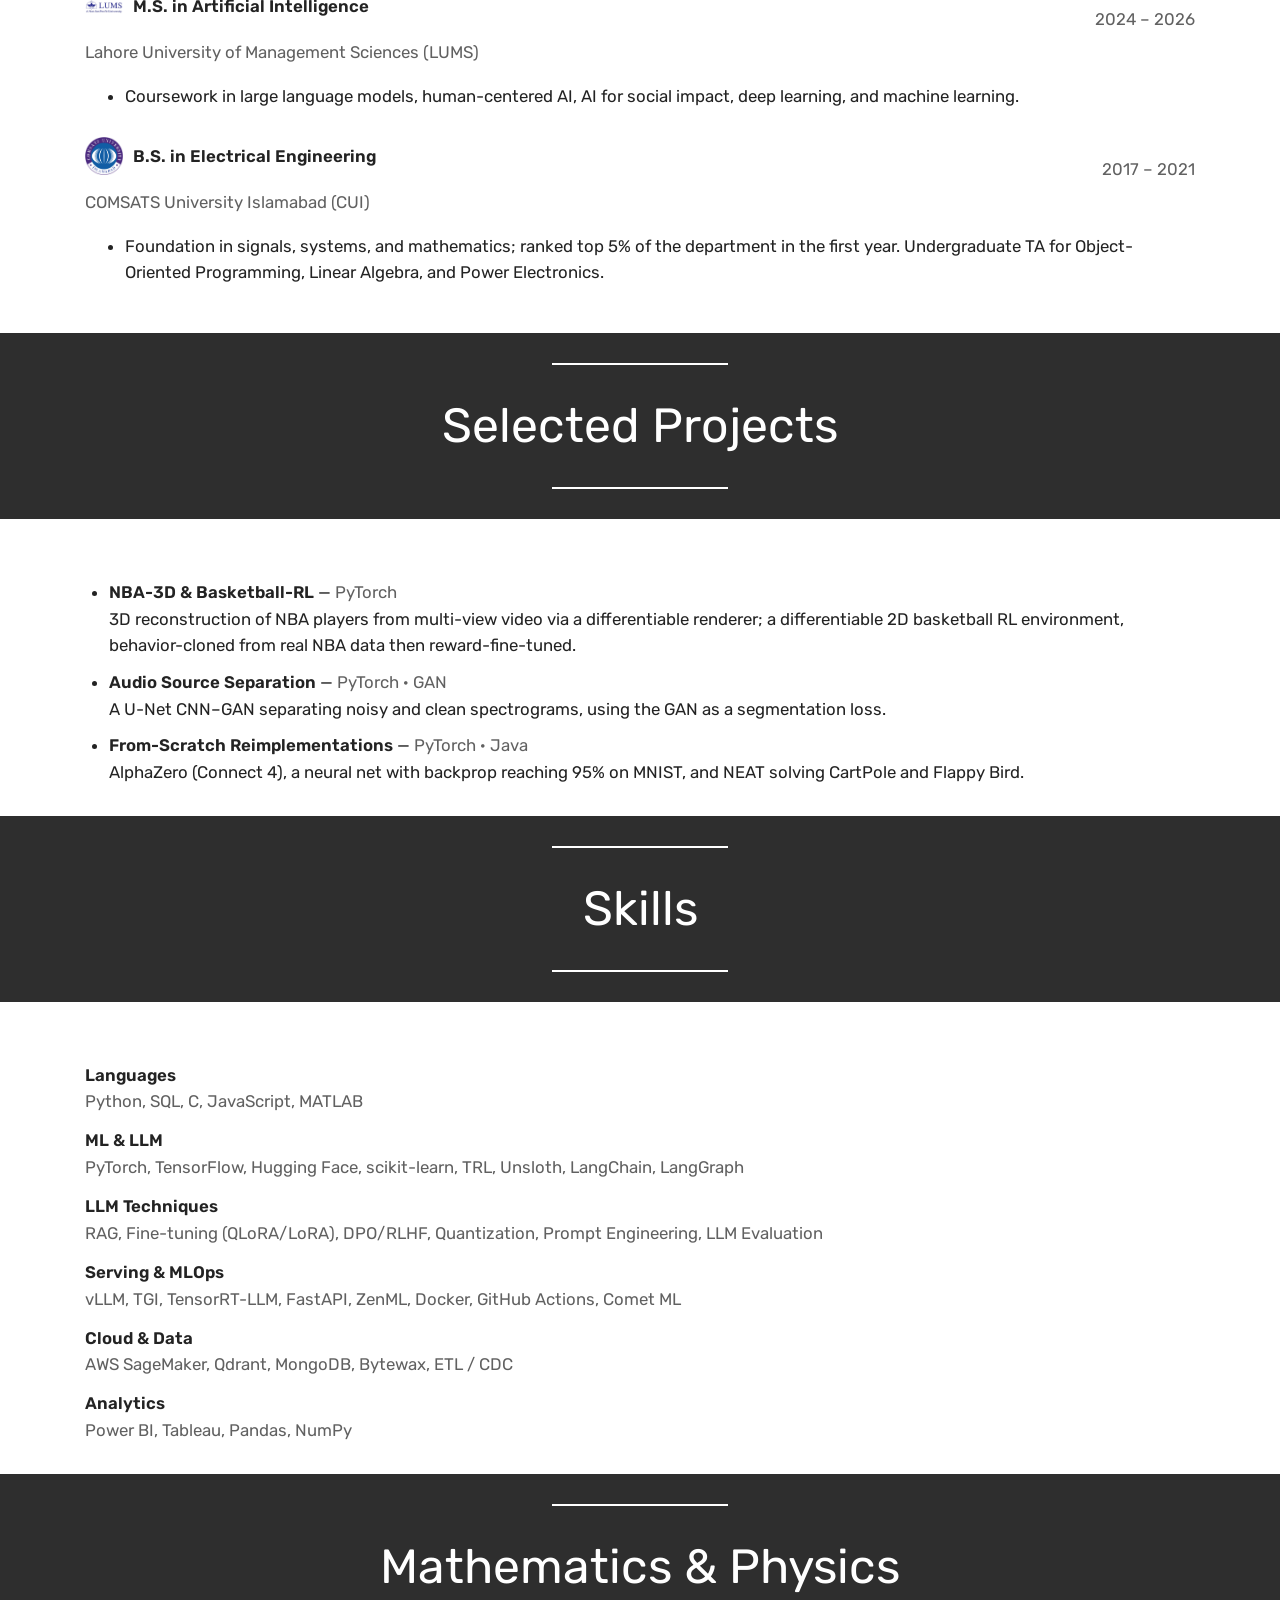
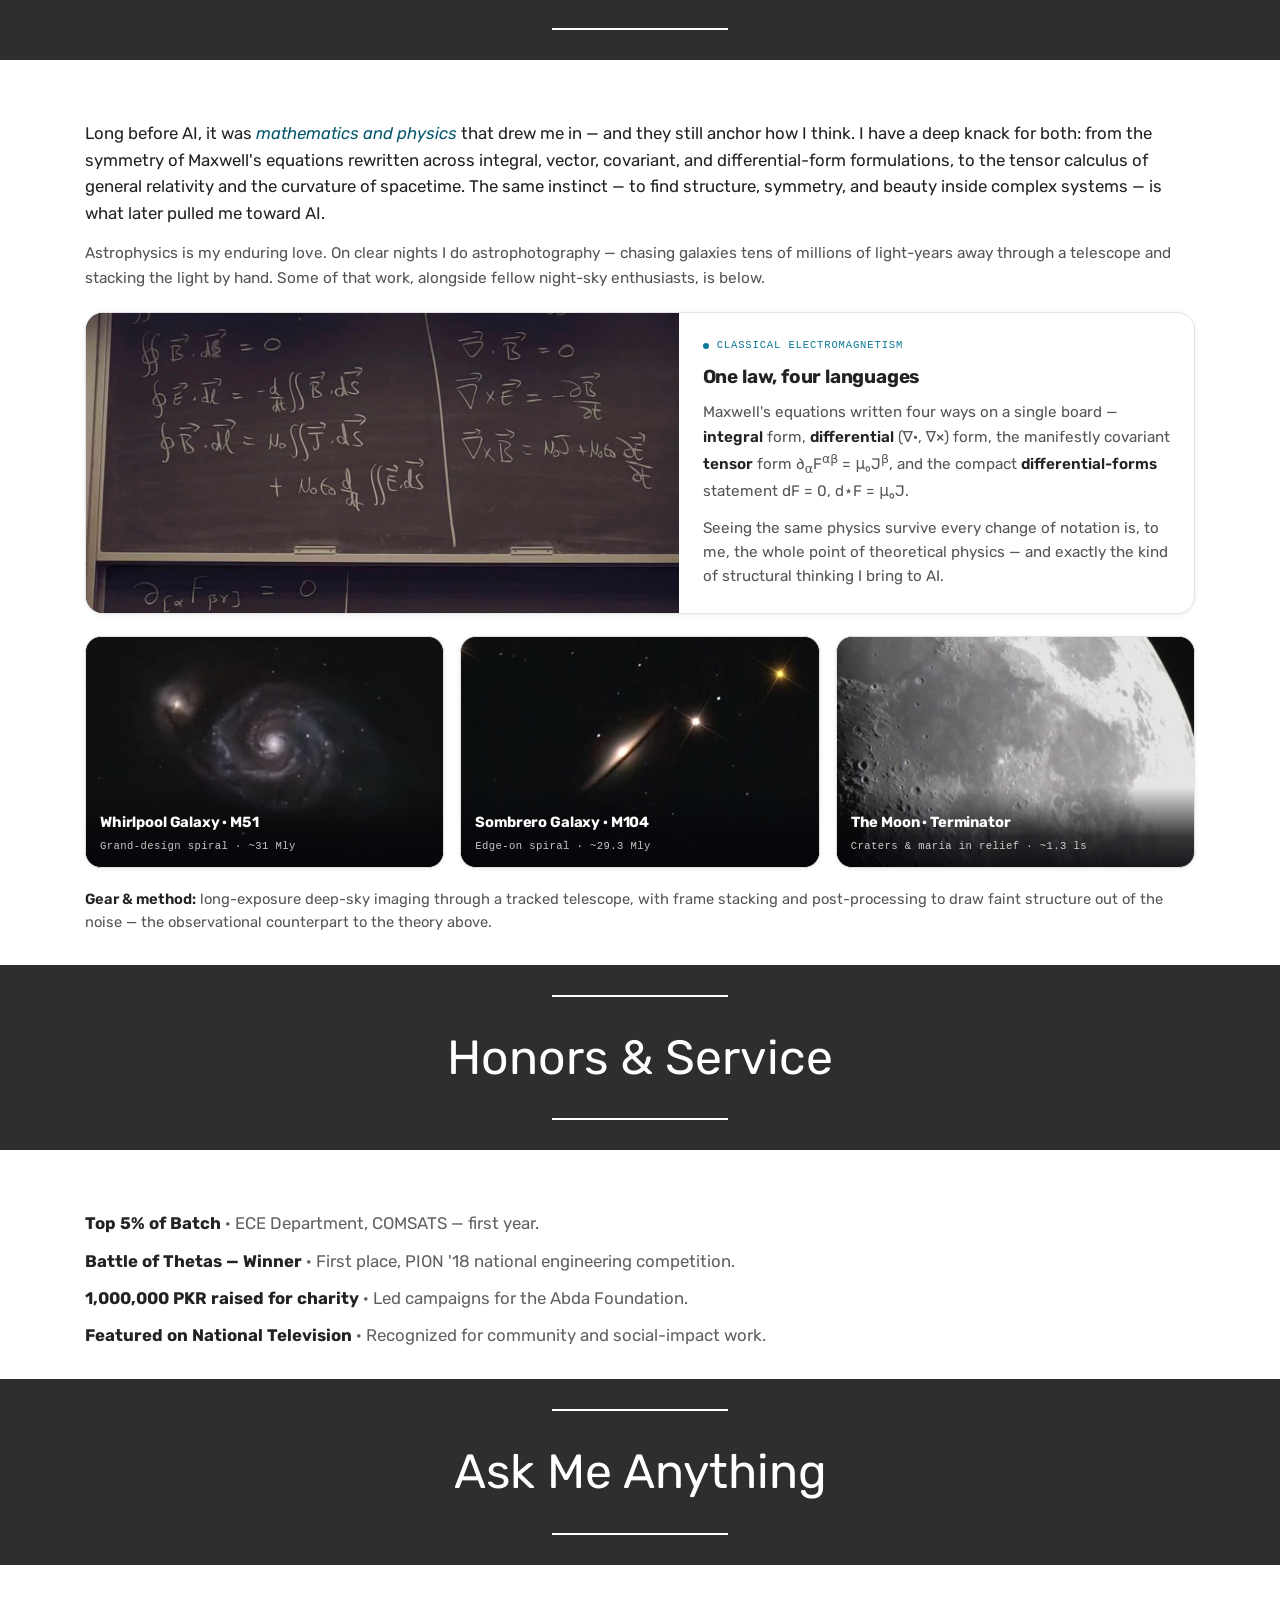
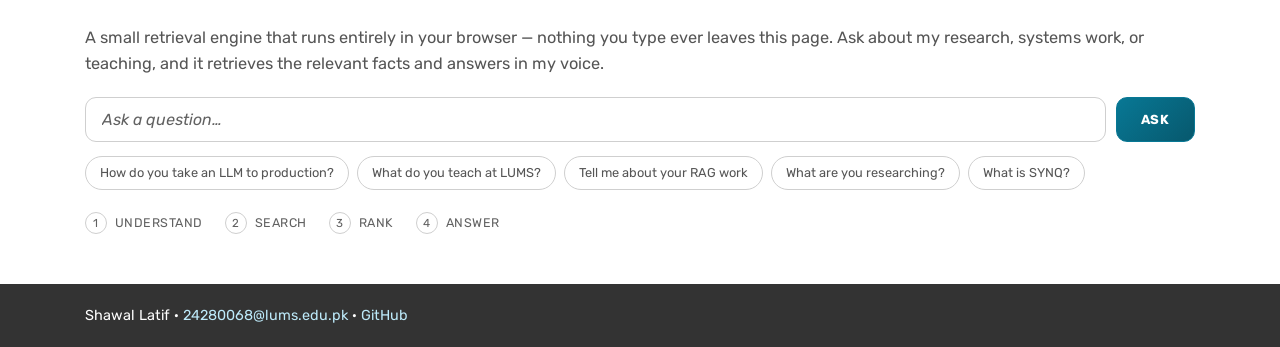
==== commit da724be6: "Update contact email and profile photo" ====
--- a/index.html
+++ b/index.html
@@ -50,9 +50,9 @@
 <main id="main-content" tabindex="-1">
   <header class="container profile" id="about">
     <div class="profile-photo">
-      <img src="shawal.jpg" alt="Shawal Latif" width="749" height="1331" fetchpriority="high">
+      <img src="image0%20(4).png" alt="Shawal Latif" width="1254" height="1254" fetchpriority="high">
       <p>
-        <a href="mailto:shawalkhan418@gmail.com">shawalkhan418@gmail.com</a><br>
+        <a href="mailto:24280068@lums.edu.pk">24280068@lums.edu.pk</a><br>
         Lahore, Pakistan<br>
         <a href="Shawal_Latif_CV.pdf">[CV]</a>
         <a href="https://github.com/shawalkhan1" target="_blank" rel="noopener">[GitHub]</a>
@@ -110,7 +110,7 @@
       <h2 class="container" id="contact-title">Contact</h2>
     </div>
     <div class="container section-body">
-      <p>For research collaboration or questions about efficient AI, human–AI interaction, or AI for healthcare, email me at <a href="mailto:shawalkhan418@gmail.com">shawalkhan418@gmail.com</a>. You can also find my work on <a href="https://github.com/shawalkhan1" target="_blank" rel="noopener">GitHub</a>.</p>
+      <p>For research collaboration or questions about efficient AI, human–AI interaction, or AI for healthcare, email me at <a href="mailto:24280068@lums.edu.pk">24280068@lums.edu.pk</a>. You can also find my work on <a href="https://github.com/shawalkhan1" target="_blank" rel="noopener">GitHub</a>.</p>
     </div>
   </section>
 
@@ -579,7 +579,7 @@
 
 <footer class="site-footer">
   <div class="container">
-    Shawal Latif · <a href="mailto:shawalkhan418@gmail.com">shawalkhan418@gmail.com</a> · <a href="https://github.com/shawalkhan1" target="_blank" rel="noopener">GitHub</a>
+    Shawal Latif · <a href="mailto:24280068@lums.edu.pk">24280068@lums.edu.pk</a> · <a href="https://github.com/shawalkhan1" target="_blank" rel="noopener">GitHub</a>
   </div>
 </footer>
 
--- a/assets/css/portfolio.css
+++ b/assets/css/portfolio.css
@@ -86,9 +86,9 @@
 
 .profile {
   display: grid;
-  grid-template-columns: minmax(0, 32.7fr) minmax(0, 67.3fr);
+  grid-template-columns: minmax(0, 40fr) minmax(0, 60fr);
   align-items: center;
-  gap: 4rem;
+  gap: 3rem;
   padding-top: 43px;
   padding-bottom: 30px;
   color: var(--faint);
@@ -97,10 +97,9 @@
   display: block;
   width: 100%;
   height: auto;
-  aspect-ratio: 1.12;
+  aspect-ratio: 1;
   object-fit: cover;
-  object-position: center 3%;
-  filter: grayscale(1);
+  object-position: center 30%;
 }
 .profile-photo p { margin: 1rem 0 0; overflow-wrap: anywhere; }
 .profile-bio h1 {
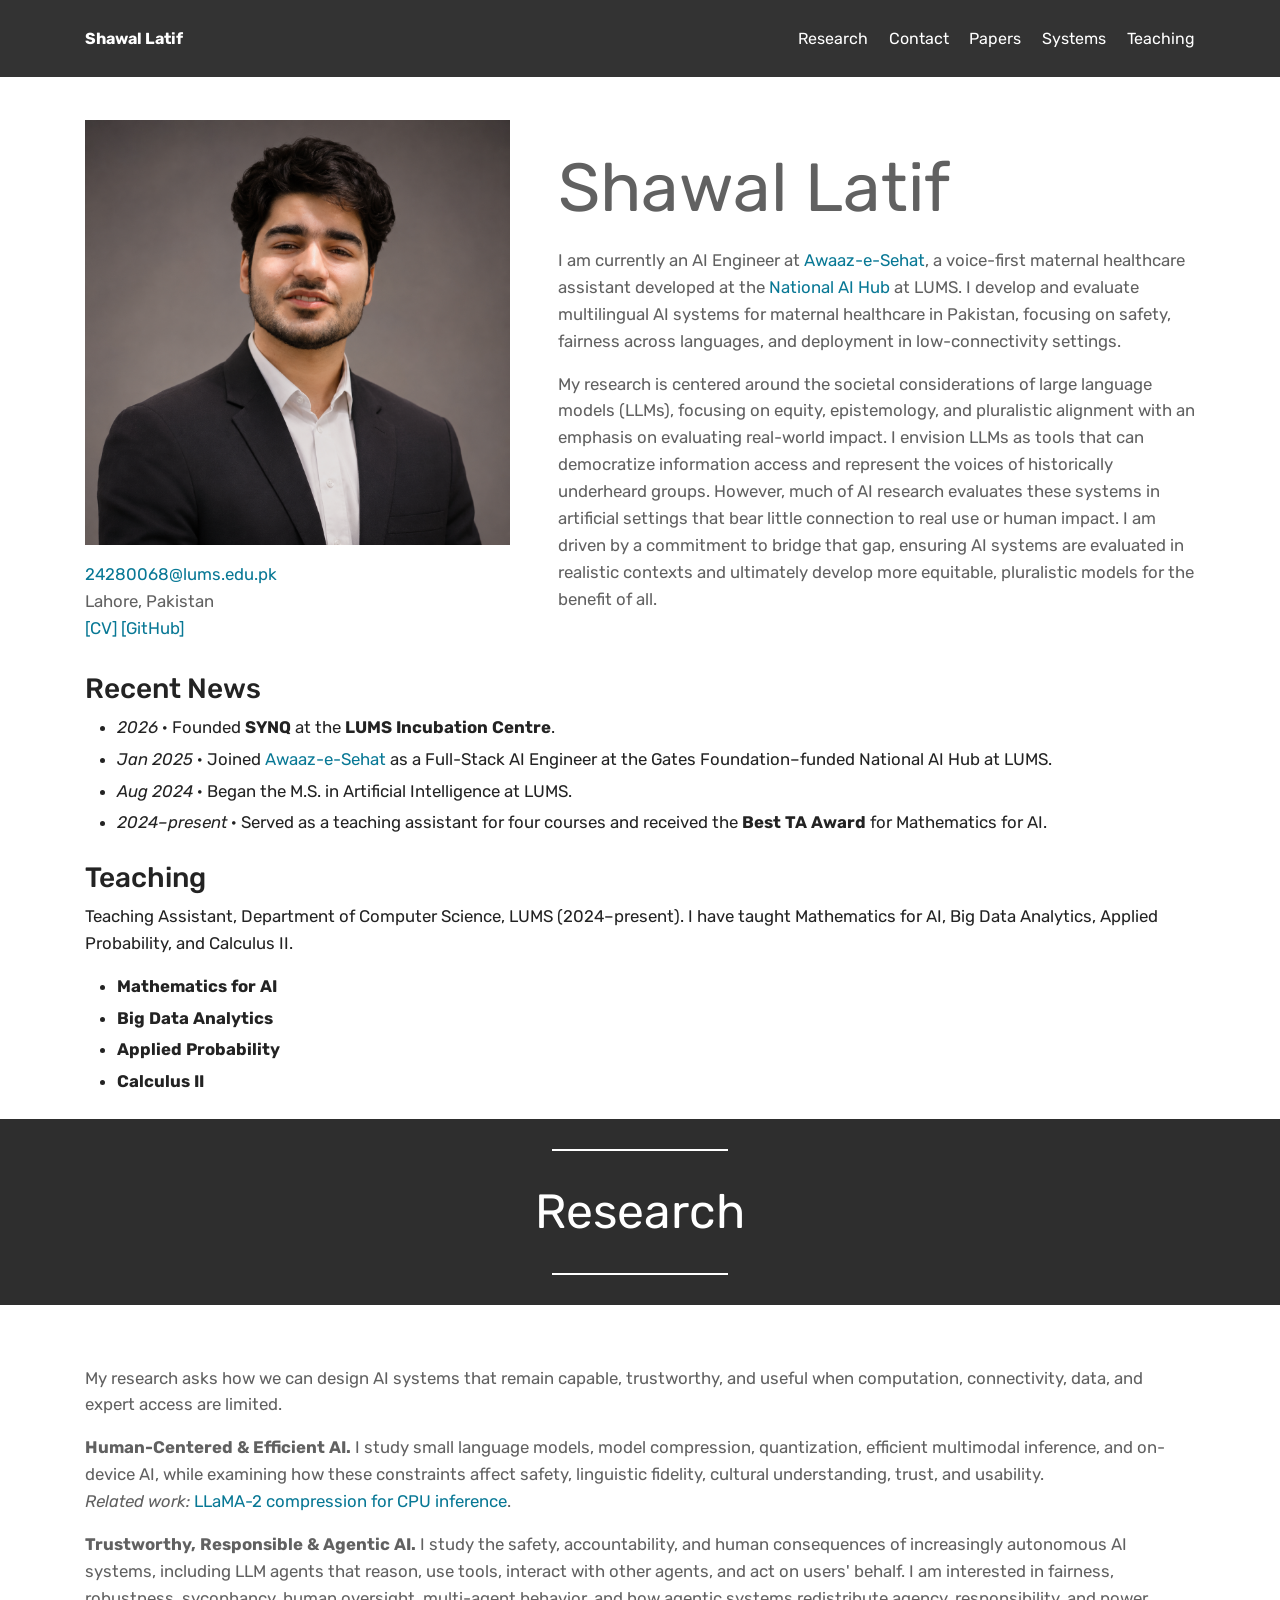
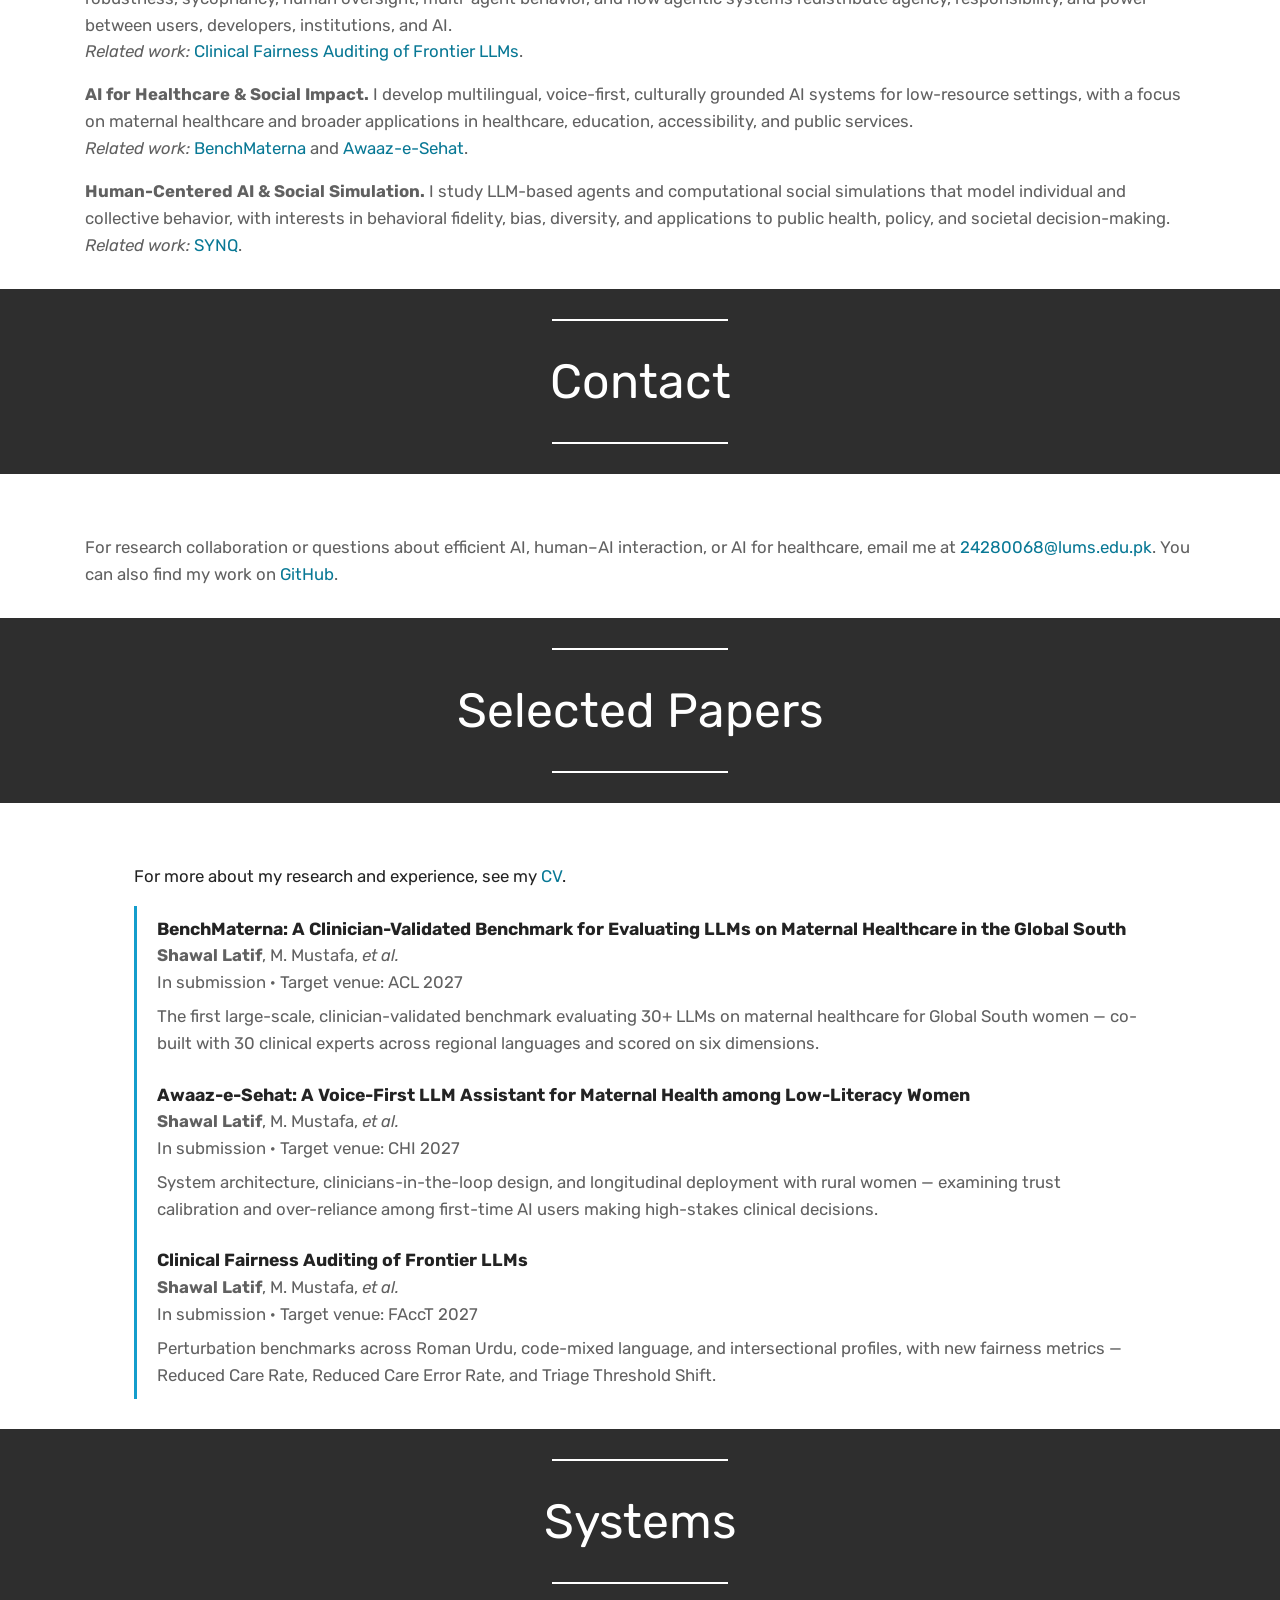
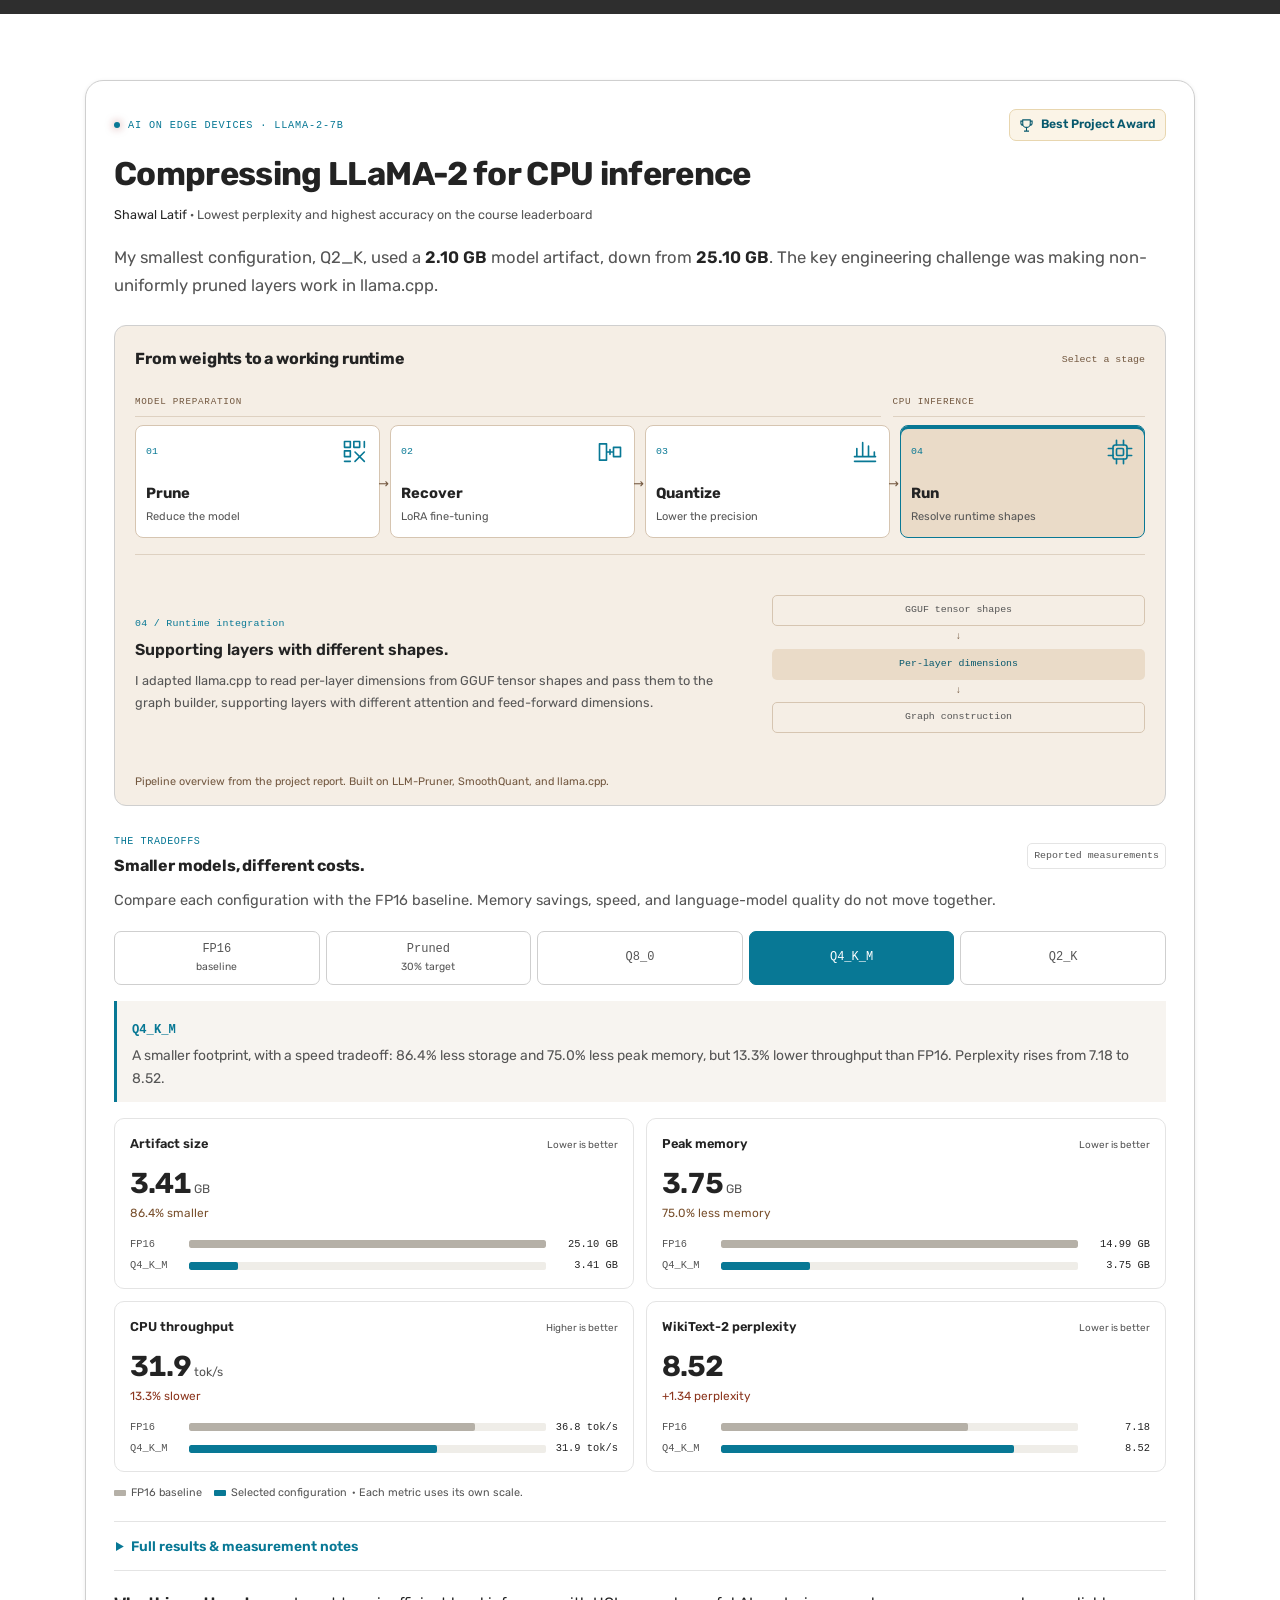
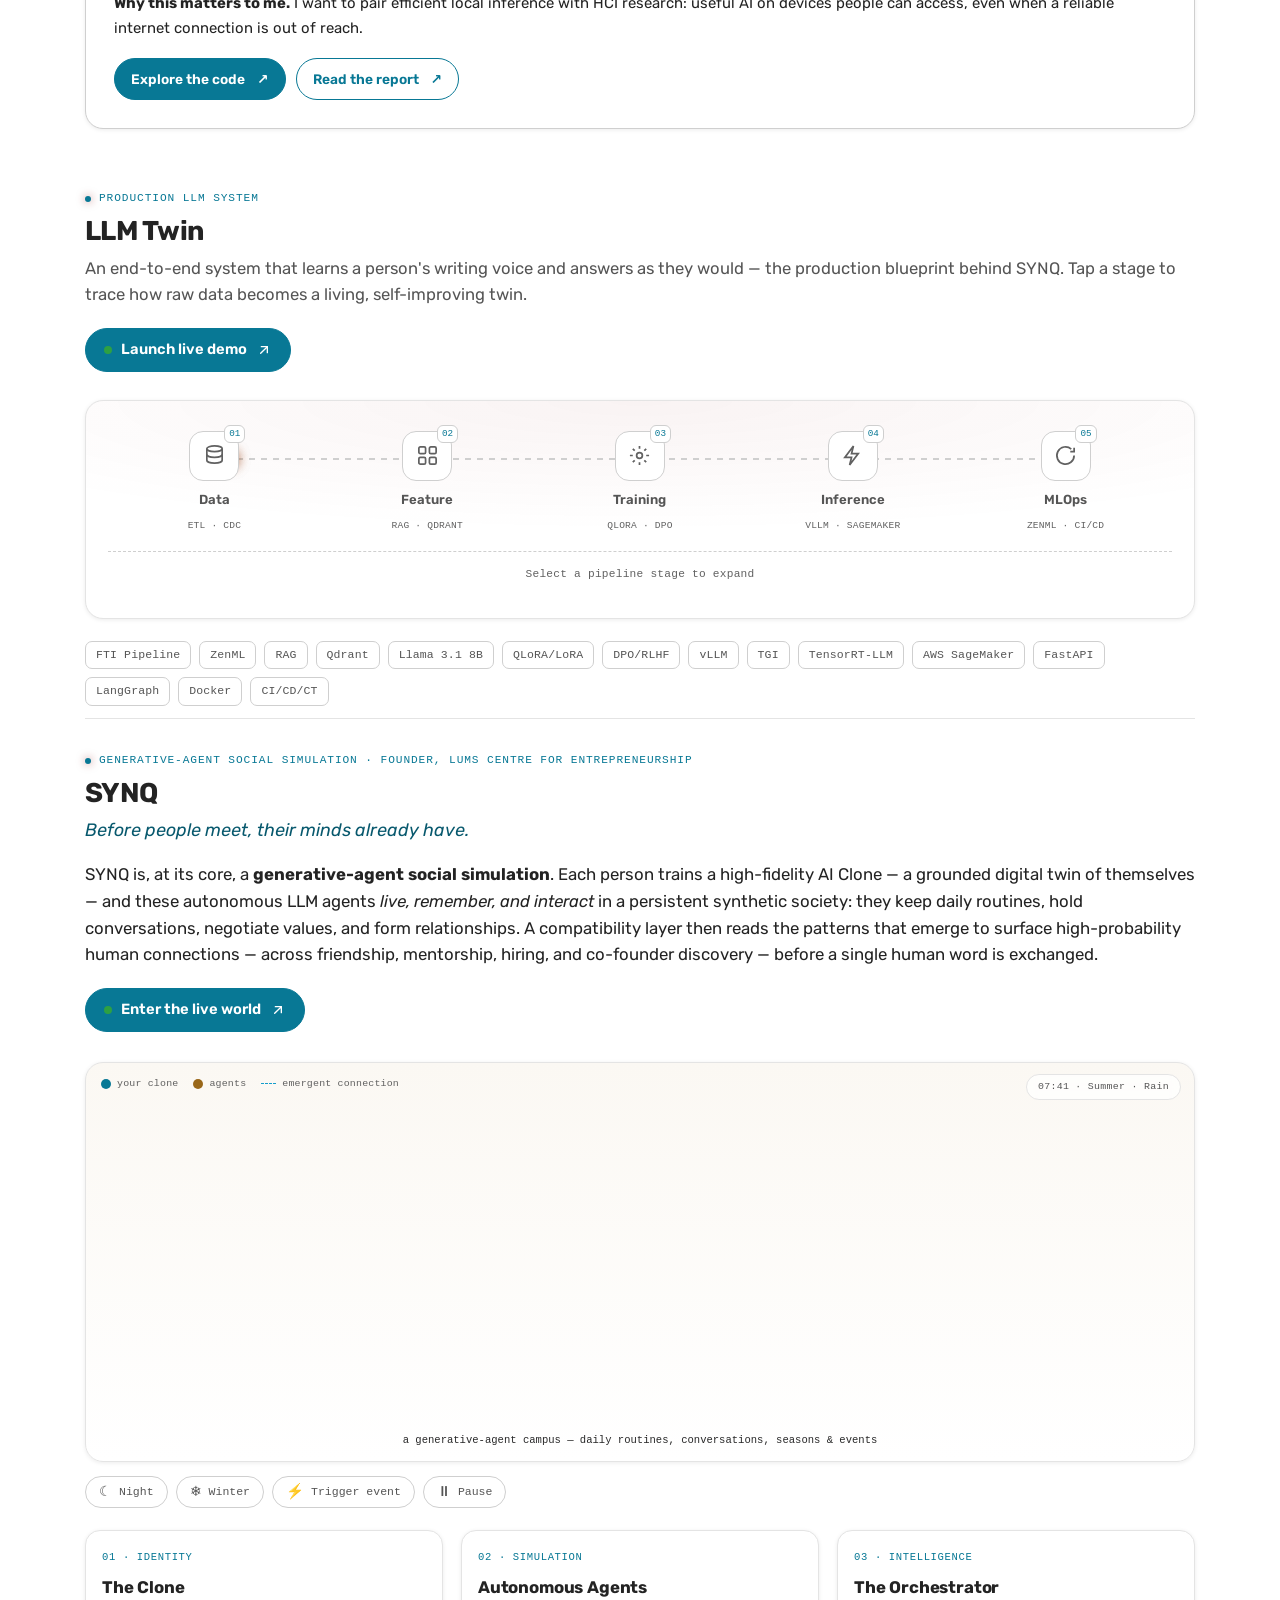
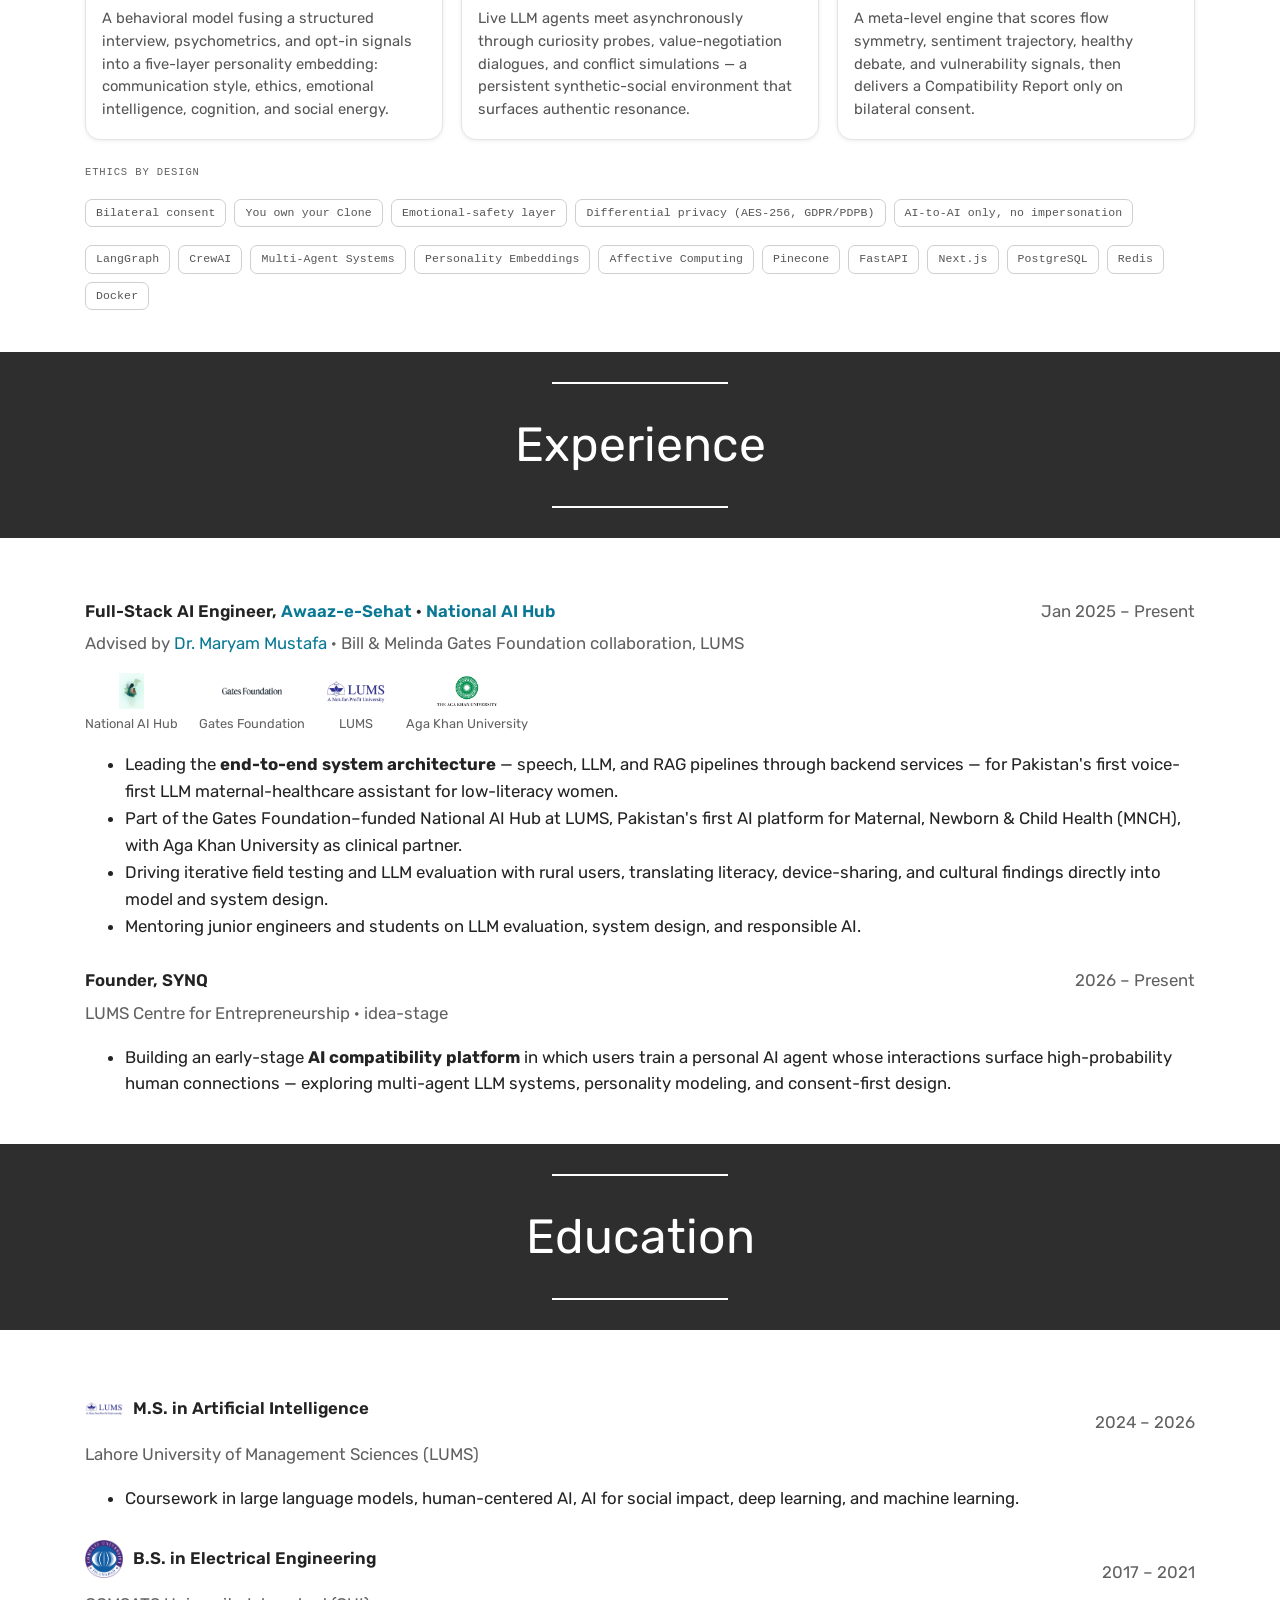
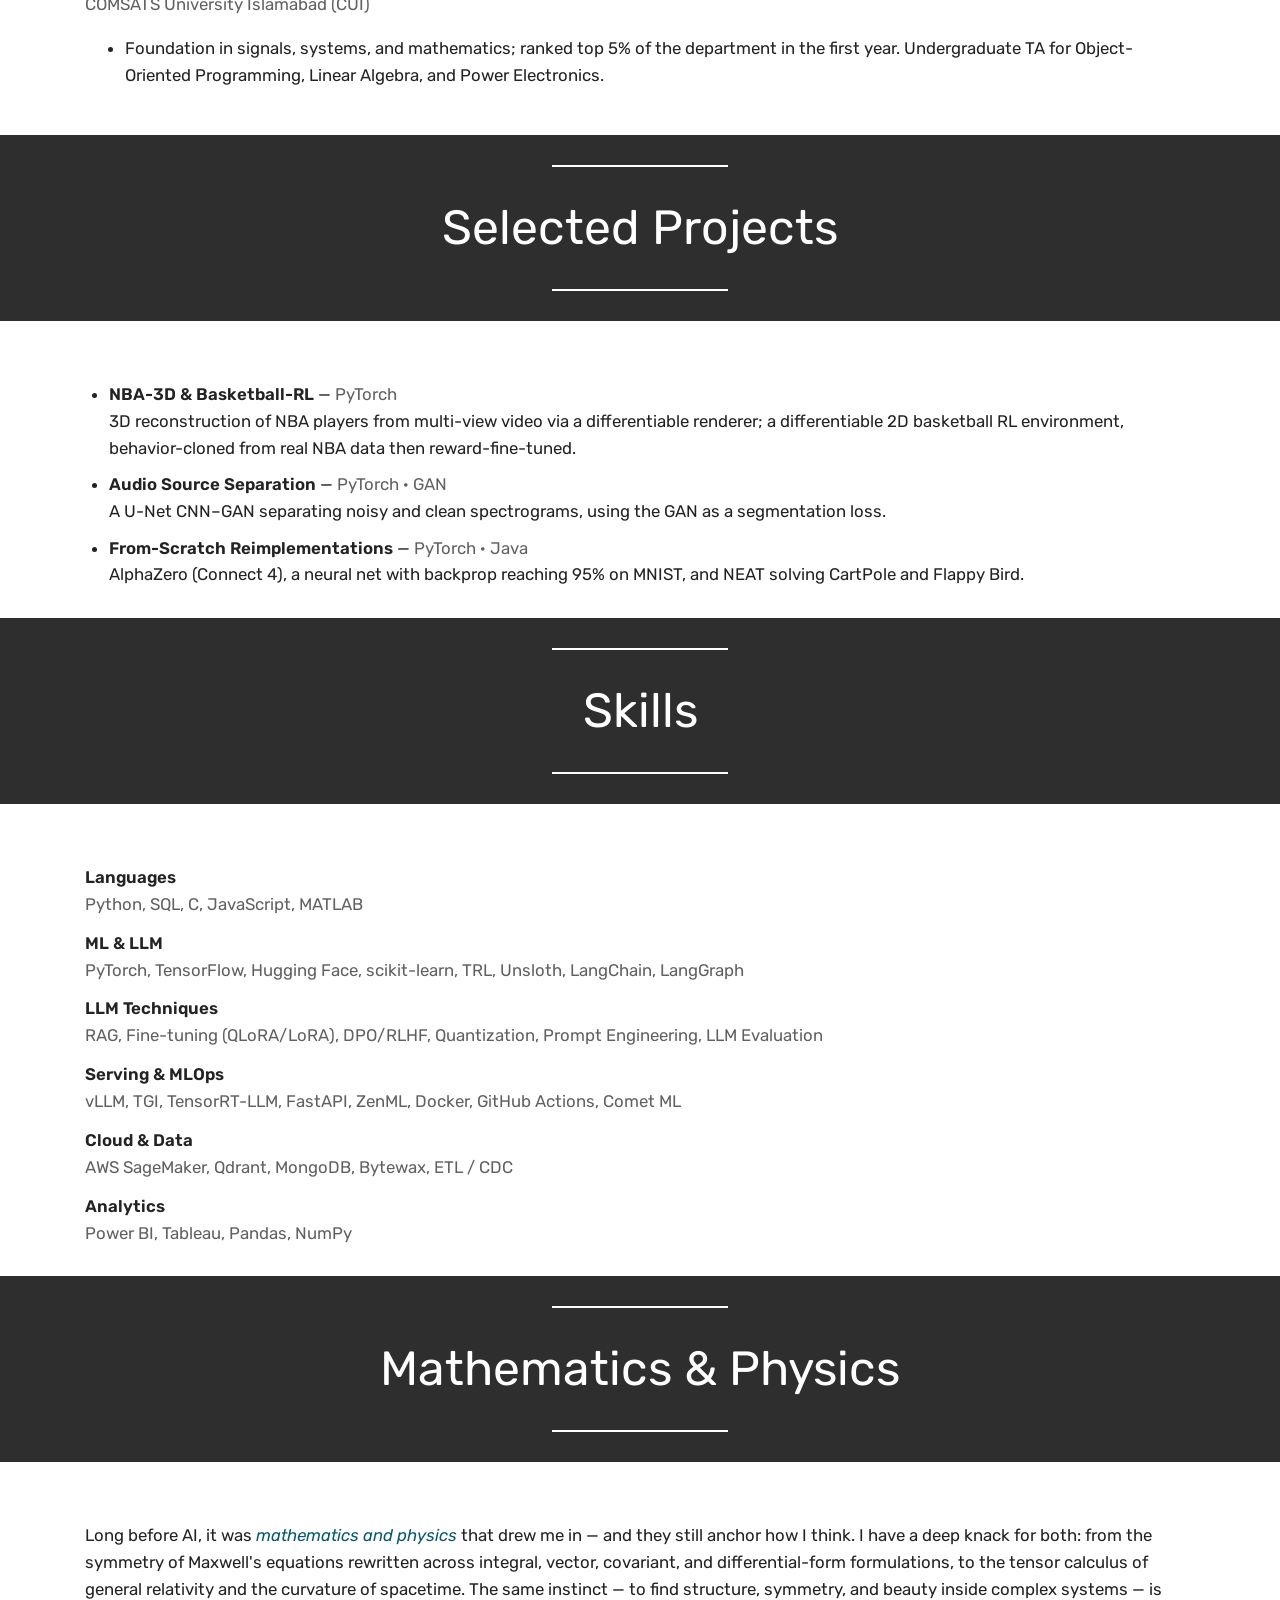
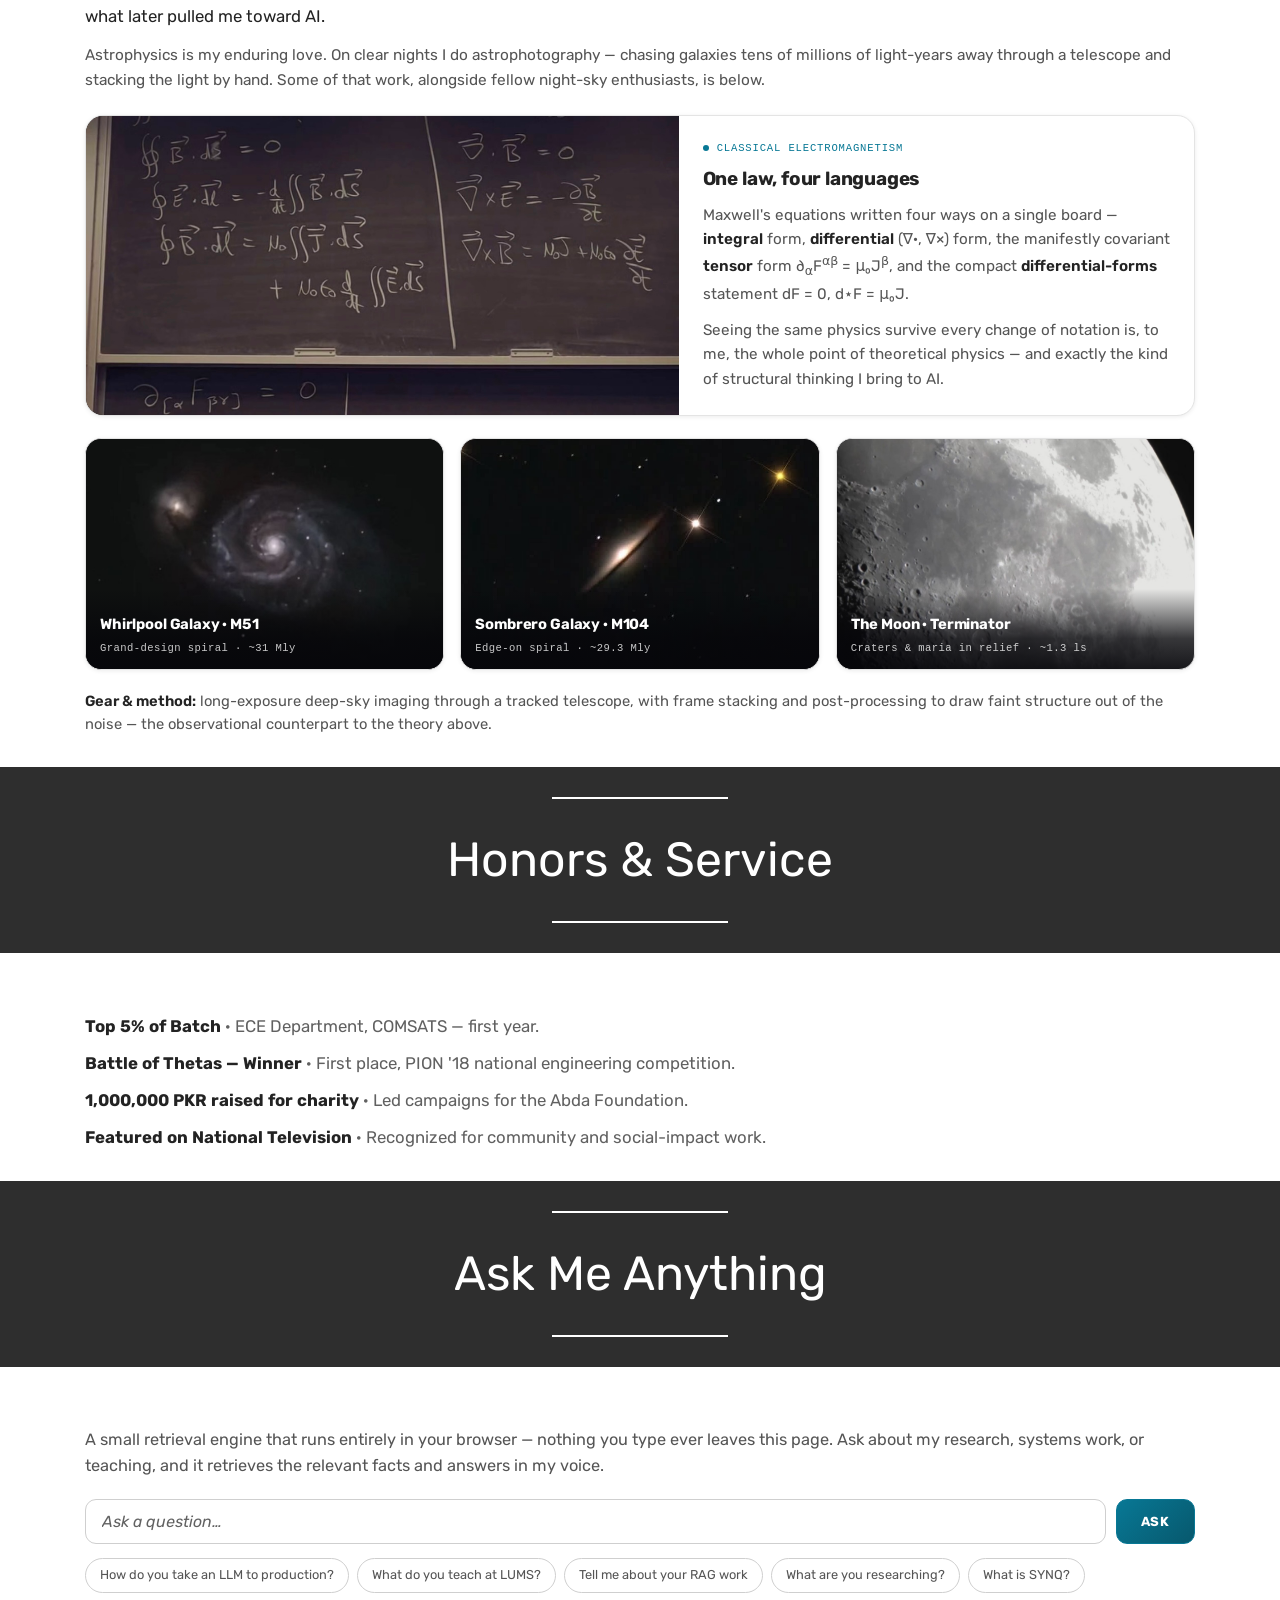
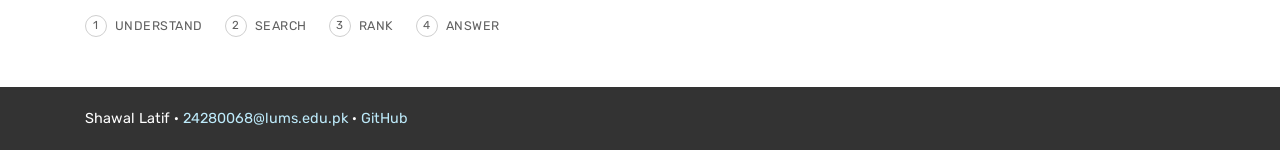
==== commit 52e341e4: "Update teaching courses and recent news" ====
--- a/index.html
+++ b/index.html
@@ -68,23 +68,21 @@
   <section class="container summary-section" id="news" aria-labelledby="news-title">
     <h2 id="news-title">Recent News</h2>
     <ul>
-      <li><em>Jun 2026</em> · Three <a href="#publications">manuscripts</a> in preparation and submission, targeting <strong>ACL, CHI, and FAccT 2027</strong>.</li>
+      <li><em>2026</em> · Founded <strong>SYNQ</strong> at the <strong>LUMS Incubation Centre</strong>.</li>
       <li><em>Jan 2025</em> · Joined <a href="https://www.awaazesehat.com/" target="_blank" rel="noopener">Awaaz-e-Sehat</a> as a Full-Stack AI Engineer at the Gates Foundation–funded National AI Hub at LUMS.</li>
       <li><em>Aug 2024</em> · Began the M.S. in Artificial Intelligence at LUMS.</li>
-      <li><em>2024–present</em> · Served as a graduate teaching assistant for six courses and received the <strong>Best TA Award</strong> for Mathematics for AI.</li>
+      <li><em>2024–present</em> · Served as a teaching assistant for four courses and received the <strong>Best TA Award</strong> for Mathematics for AI.</li>
     </ul>
   </section>
 
   <section class="container summary-section" id="teaching" aria-labelledby="teaching-title">
     <h2 id="teaching-title">Teaching</h2>
-    <p>Graduate Teaching Assistant, Department of Computer Science, LUMS (2024–present). I led recitations, designed and graded assignments and exams, held office hours, and mentored more than 200 students.</p>
+    <p>Teaching Assistant, Department of Computer Science, LUMS (2024–present). I have taught Mathematics for AI, Big Data Analytics, Applied Probability, and Calculus II.</p>
     <ul class="courses">
-      <li><b>Topics in Large Language Models</b><span>graduate (5000) research course · scaling laws, pretraining objectives, mixture-of-experts, long-context &amp; efficient attention, RLHF/DPO alignment, parameter-efficient fine-tuning, retrieval-augmentation, agents &amp; tool use, mechanistic interpretability</span></li>
-      <li><b>Vision-Language Models</b><span>graduate (5000) · vision transformers, CLIP &amp; multimodal alignment, cross-modal fusion, LLaVA/Flamingo/BLIP architectures, diffusion &amp; text-to-image generation, visual grounding, multimodal RAG and reasoning</span></li>
-      <li><b>Human-Centered AI</b><span>graduate (5000) · HCI, trust calibration &amp; over-reliance, explainability, value-sensitive design, human-AI teaming, mixed-methods user research</span></li>
-      <li><b>AI for Social Impact</b><span>graduate (5000) · algorithmic fairness, causal inference, ML for development, deployment in low-resource settings, public-good ML</span></li>
-      <li><b>Mathematics for AI</b><span>graduate (5000) · linear algebra, matrix calculus, multivariate calculus, convex optimization, numerical methods</span></li>
-      <li><b>Probability &amp; Statistics</b><span>graduate (5000) · probability theory, statistical inference, Bayesian reasoning, hypothesis testing, evaluation</span></li>
+      <li><b>Mathematics for AI</b></li>
+      <li><b>Big Data Analytics</b></li>
+      <li><b>Applied Probability</b></li>
+      <li><b>Calculus II</b></li>
     </ul>
   </section>
 
@@ -2002,7 +2000,7 @@
     {id:"research",tags:"research phd publications papers acl chi facct benchmark fairness maternal global south study academic researching", text:"My research has three manuscripts in submission: BenchMaterna (ACL 2027), a benchmark of 30+ LLMs on maternal health; the Awaaz-e-Sehat system paper (CHI 2027); and a clinical fairness audit of frontier LLMs (FAccT 2027)."},
     {id:"fairness",tags:"fairness bias equity auditing rcr rcer triage roman urdu code-mixed demographic intersectional safety", text:"I audit the clinical fairness of frontier LLMs using perturbation benchmarks across Roman Urdu, code-mixed language, and intersectional demographics, and developed metrics like Reduced Care Rate, Reduced Care Error Rate, and Triage Threshold Shift."},
     {id:"edu",     tags:"education degree study masters ms ai lums comsats electrical engineering background", text:"I hold an M.S. in Artificial Intelligence from LUMS and a B.S. in Electrical Engineering from COMSATS University Islamabad."},
-    {id:"teaching",tags:"teaching teach ta assistant course courses lecture mentor students mathematics probability statistics vision language human centered social impact lums topics llm award best", text:"I am a Graduate Teaching Assistant at LUMS for six graduate-level (5000) courses spanning the full AI stack — Mathematics for AI, Probability & Statistics, AI for Social Impact, Human-Centered AI, Vision-Language Models, and Topics in Large Language Models — leading recitations, designing assignments, and mentoring 200+ students. I was awarded the Best TA Award for Mathematics for AI."},
+    {id:"teaching",tags:"teaching teach ta assistant course courses mathematics for ai big data analytics applied probability calculus II calculus 2 award best", text:"I have been a Teaching Assistant in the LUMS Department of Computer Science for Mathematics for AI, Big Data Analytics, Applied Probability, and Calculus II. I received the Best TA Award for Mathematics for AI."},
     {id:"projects",tags:"projects portfolio nba basketball gan audio rocky bot text-to-sql alphazero neat side build", text:"My projects span 3D NBA reconstruction, a differentiable basketball RL environment, GAN audio source separation, a LangChain news bot, a text-to-SQL system, and from-scratch reimplementations of AlphaZero and NEAT."},
     {id:"stack",   tags:"skills stack tools languages python pytorch frameworks technologies use know", text:"My core stack is Python and PyTorch with the Hugging Face ecosystem, LangChain/LangGraph, Qdrant, ZenML, Docker, FastAPI, and AWS, plus SQL, MongoDB, and streaming tools for data."},
     {id:"synq",    tags:"synq startup venture founder company building compatibility dating matching social product idea business clone agent orchestrator funding investor seed", text:"I am the founder of SYNQ, an AI compatibility and relationship-orchestration platform. Each user trains a high-fidelity AI Clone whose autonomous agents meet and probe values across the network, while an Orchestrator scores compatibility and surfaces high-probability connections before humans ever talk."}
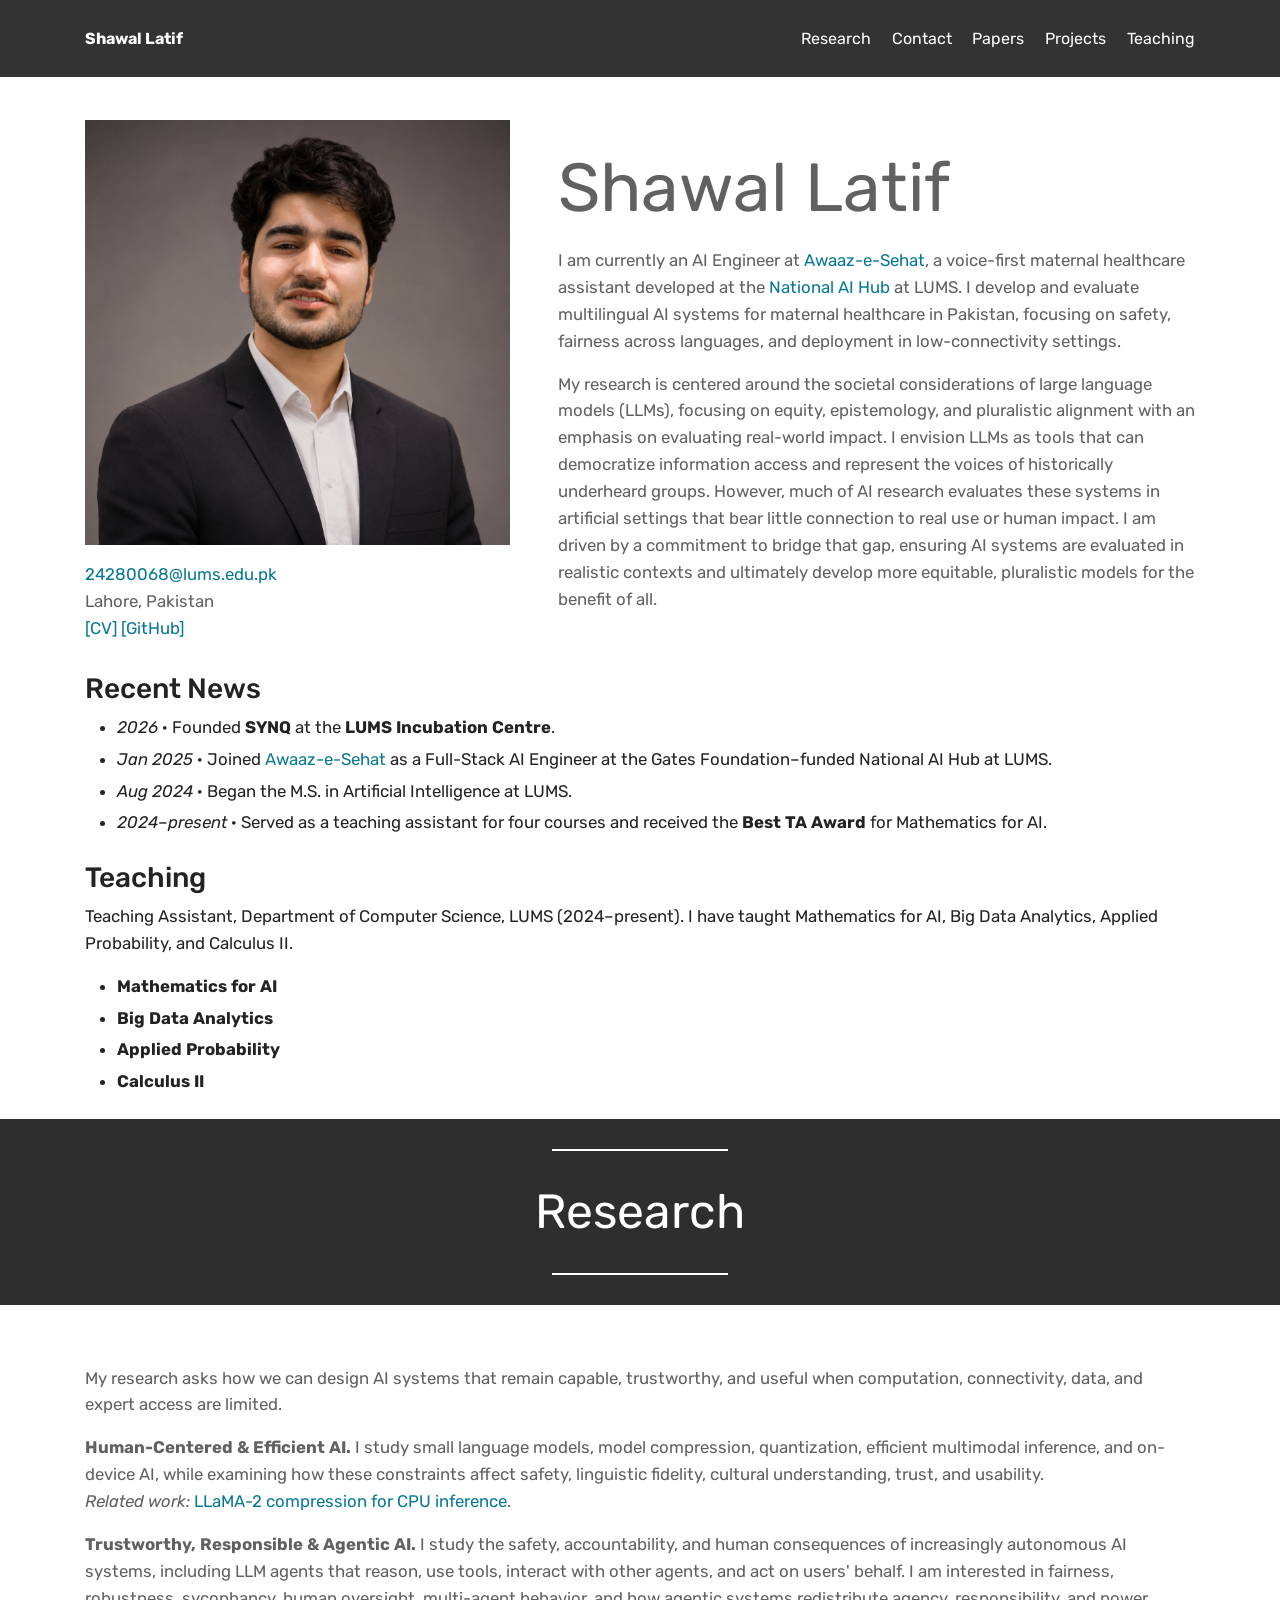
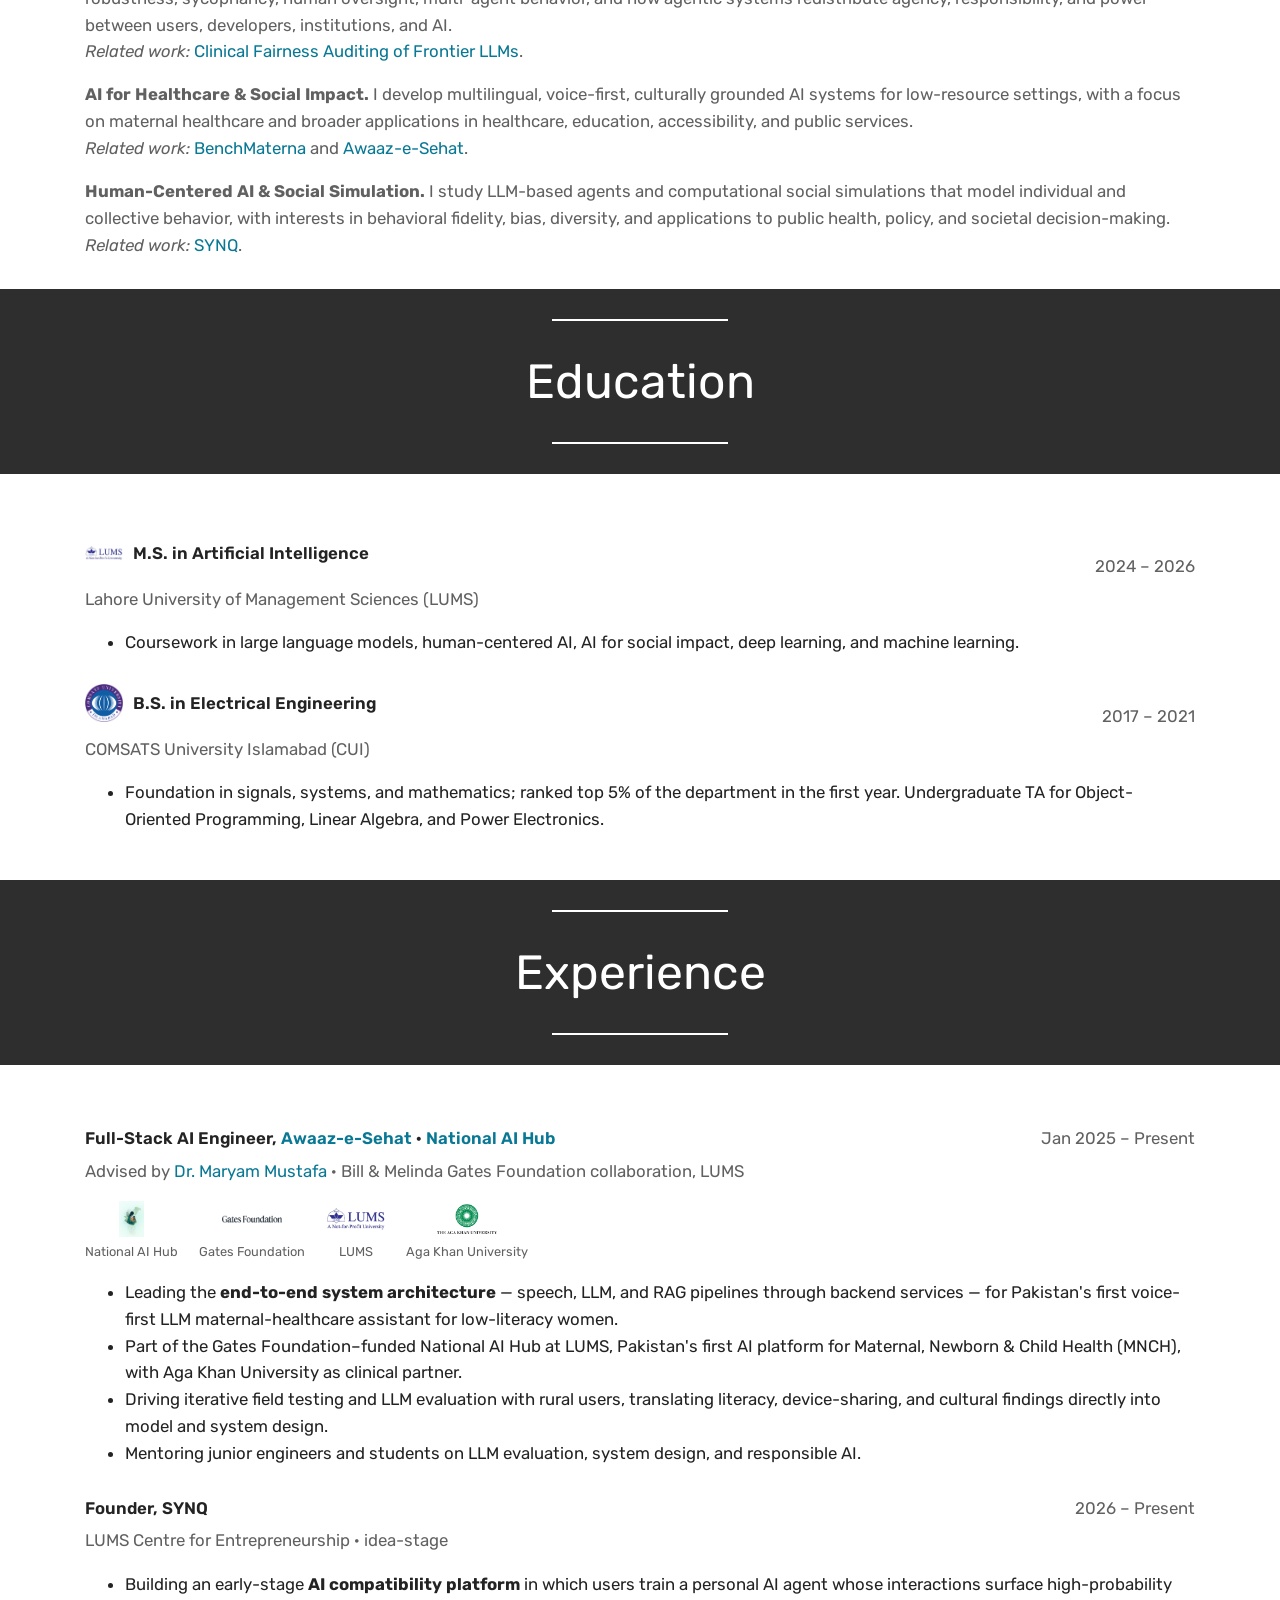
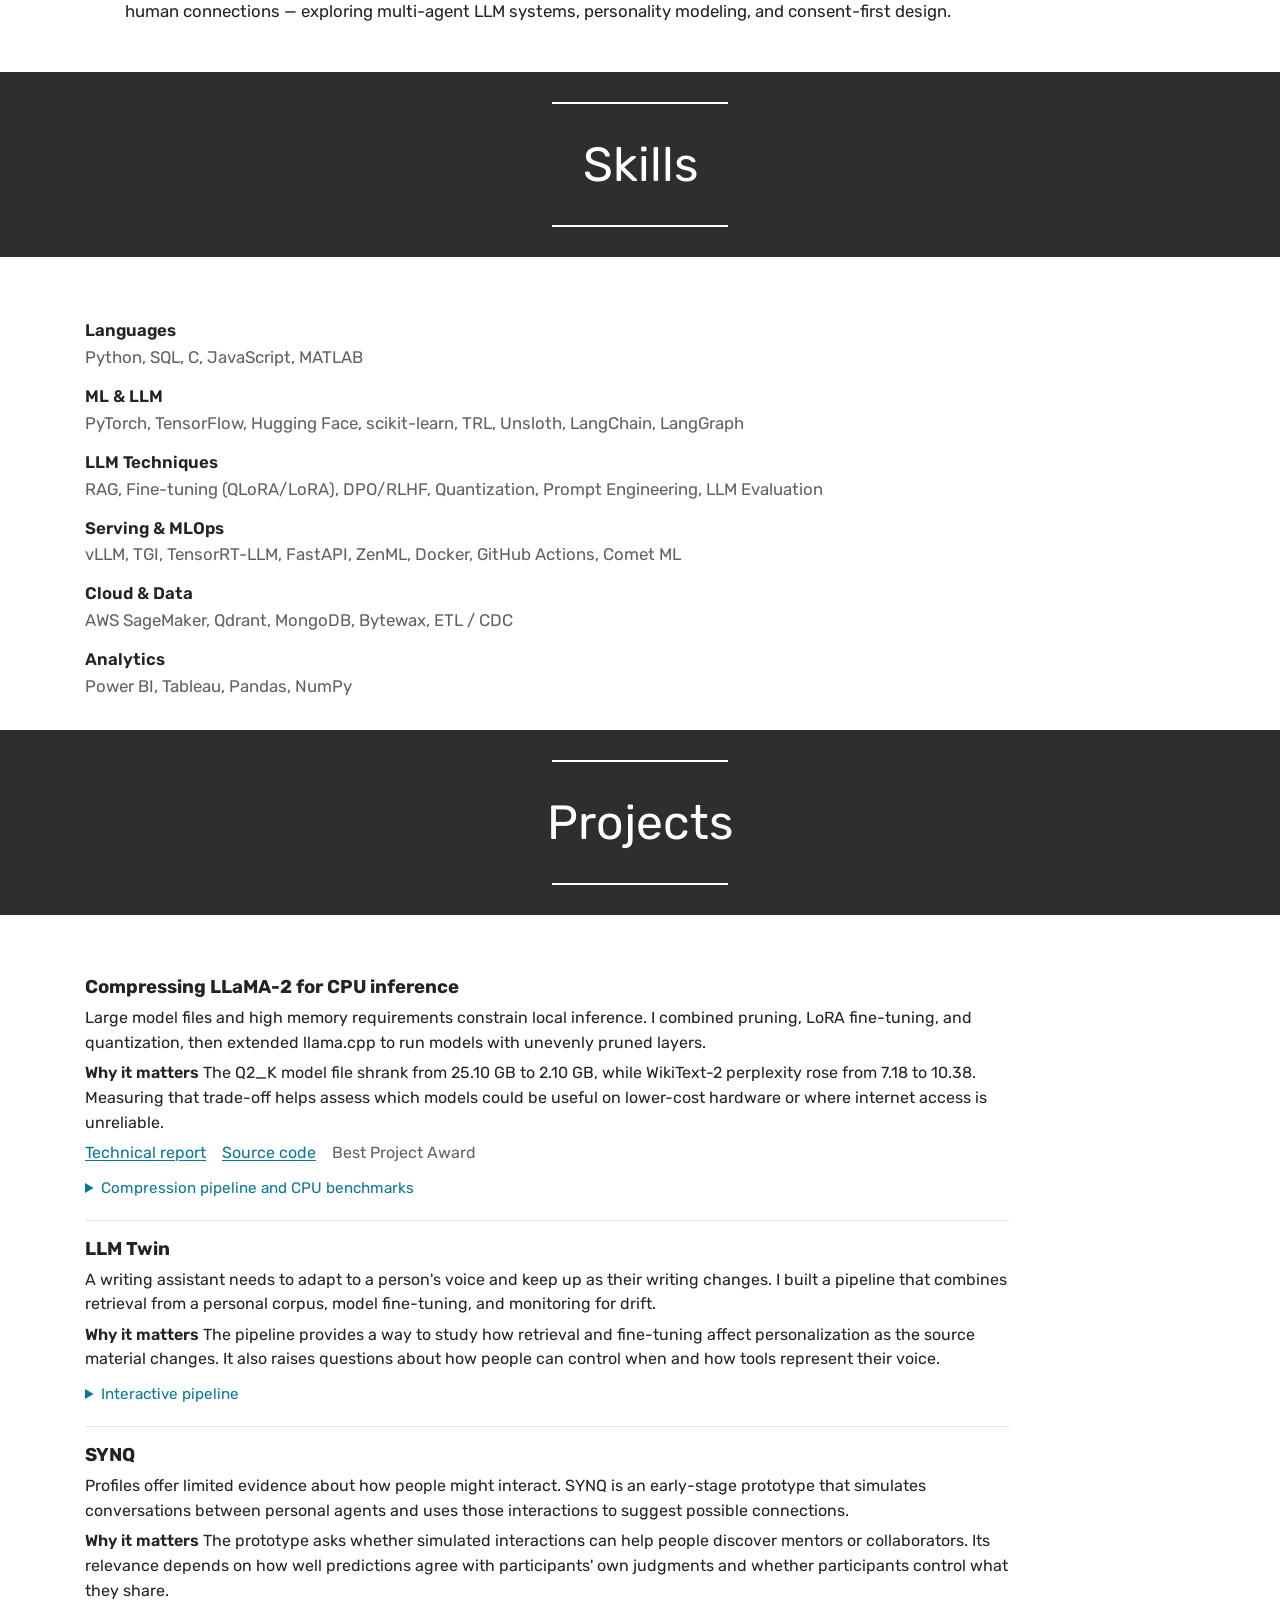
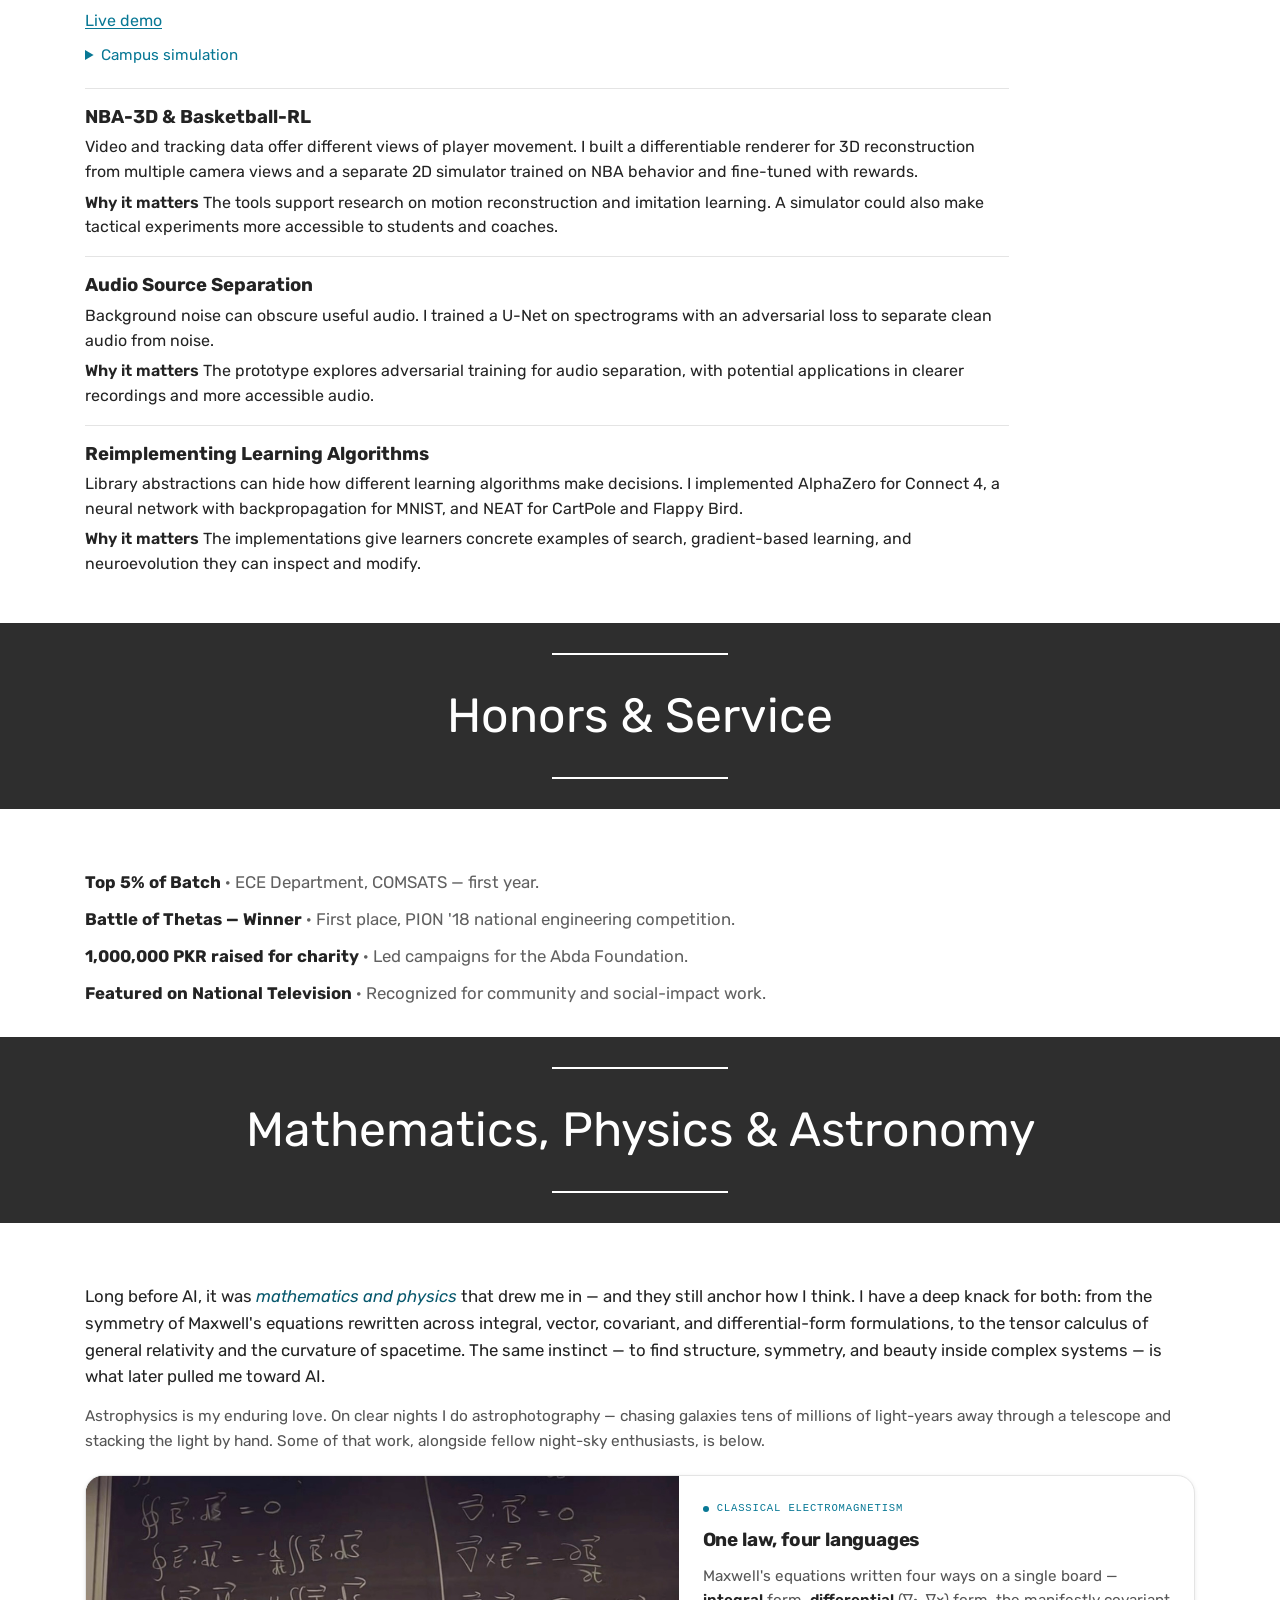
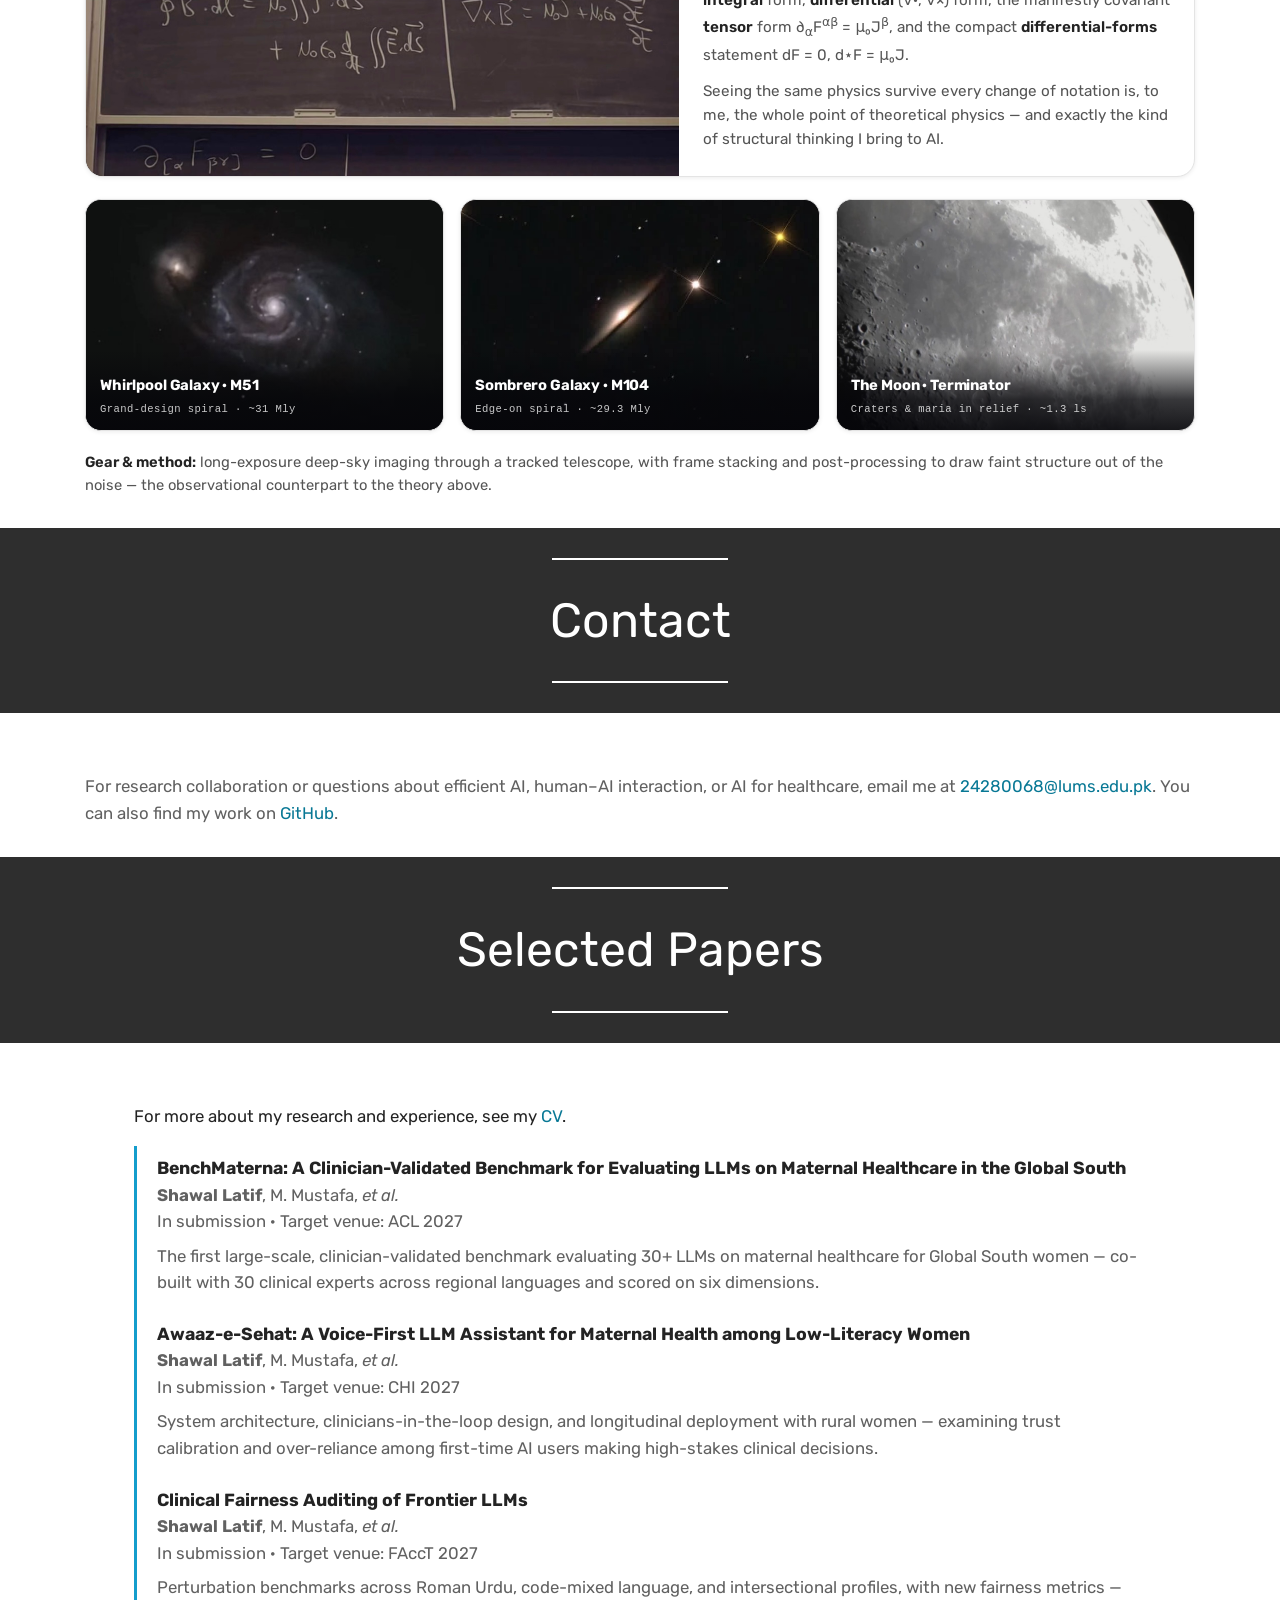
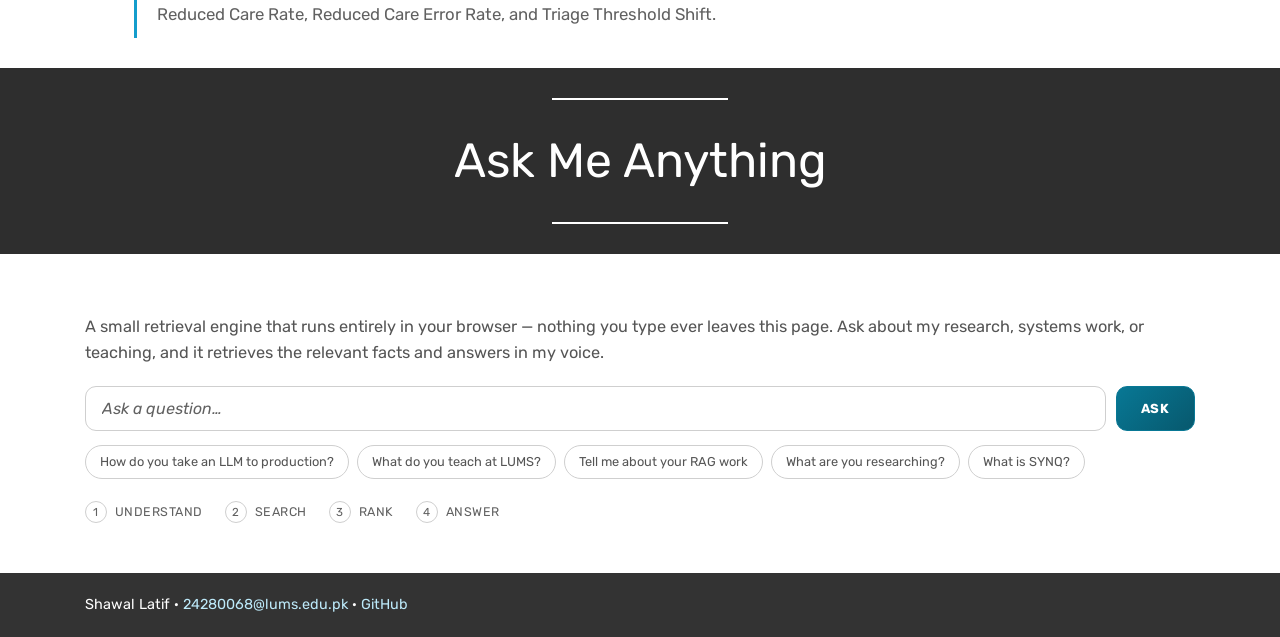
==== commit f4511fd8: "Present portfolio projects as compact research summaries" ====
--- a/index.html
+++ b/index.html
@@ -41,7 +41,7 @@
       <li><a href="#research">Research</a></li>
       <li><a href="#contact">Contact</a></li>
       <li><a href="#publications">Papers</a></li>
-      <li><a href="#systems">Systems</a></li>
+      <li><a href="#projects">Projects</a></li>
       <li><a href="#teaching">Teaching</a></li>
     </ul>
   </div>
@@ -103,274 +103,31 @@
     </div>
   </section>
 
-  <section id="contact" aria-labelledby="contact-title">
+  <section id="education" aria-labelledby="education-title">
     <div class="section-band">
-      <h2 class="container" id="contact-title">Contact</h2>
+      <h2 class="container" id="education-title">Education</h2>
     </div>
     <div class="container section-body">
-      <p>For research collaboration or questions about efficient AI, human–AI interaction, or AI for healthcare, email me at <a href="mailto:24280068@lums.edu.pk">24280068@lums.edu.pk</a>. You can also find my work on <a href="https://github.com/shawalkhan1" target="_blank" rel="noopener">GitHub</a>.</p>
-    </div>
-  </section>
-
-  <section id="publications" aria-labelledby="publications-title">
-    <div class="section-band">
-      <h2 class="container" id="publications-title">Selected Papers</h2>
-    </div>
-    <div class="container section-body papers">
-      <p>For more about my research and experience, see my <a href="Shawal_Latif_CV.pdf">CV</a>.</p>
-      <div class="paper-list">
-        <article class="paper" id="benchmaterna">
-          <h3>BenchMaterna: A Clinician-Validated Benchmark for Evaluating LLMs on Maternal Healthcare in the Global South</h3>
-          <p><b>Shawal Latif</b>, M. Mustafa, <i>et al.</i><br>In submission · Target venue: ACL 2027</p>
-          <p>The first large-scale, clinician-validated benchmark evaluating 30+ LLMs on maternal healthcare for Global South women — co-built with 30 clinical experts across regional languages and scored on six dimensions.</p>
-        </article>
-        <article class="paper" id="awaaz-paper">
-          <h3>Awaaz-e-Sehat: A Voice-First LLM Assistant for Maternal Health among Low-Literacy Women</h3>
-          <p><b>Shawal Latif</b>, M. Mustafa, <i>et al.</i><br>In submission · Target venue: CHI 2027</p>
-          <p>System architecture, clinicians-in-the-loop design, and longitudinal deployment with rural women — examining trust calibration and over-reliance among first-time AI users making high-stakes clinical decisions.</p>
-        </article>
-        <article class="paper" id="fairness-audit">
-          <h3>Clinical Fairness Auditing of Frontier LLMs</h3>
-          <p><b>Shawal Latif</b>, M. Mustafa, <i>et al.</i><br>In submission · Target venue: FAccT 2027</p>
-          <p>Perturbation benchmarks across Roman Urdu, code-mixed language, and intersectional profiles, with new fairness metrics — Reduced Care Rate, Reduced Care Error Rate, and Triage Threshold Shift.</p>
-        </article>
+      <div class="entry">
+        <div class="entry-head">
+          <span class="entry-left"><img class="edu-logo" src="logos/lums.png" alt="LUMS"><span class="entry-role">M.S. in Artificial Intelligence</span></span>
+          <span class="entry-when edu-when">2024 – 2026</span>
+        </div>
+        <p class="entry-meta">Lahore University of Management Sciences (LUMS)</p>
+        <ul>
+          <li>Coursework in large language models, human-centered AI, AI for social impact, deep learning, and machine learning.</li>
+        </ul>
       </div>
-    </div>
-  </section>
-
-  <section id="systems" aria-labelledby="systems-title">
-    <div class="section-band">
-      <h2 class="container" id="systems-title">Systems</h2>
-    </div>
-    <div class="container section-body">
-
-      <!-- ===== System-aware compression: human-centered edge AI ===== -->
-      <article class="sys-feature edge-project" id="llm-compression" aria-labelledby="edge-title">
-        <div class="edge-heading">
-          <p class="sys-kicker">AI on Edge Devices · LLaMA-2-7B</p>
-          <span class="edge-award-label"><svg aria-hidden="true" viewBox="0 0 24 24" fill="none" stroke="currentColor" stroke-width="1.7"><path d="M6 3h12v6a6 6 0 0 1-12 0V3ZM6 5H3v3a4 4 0 0 0 4 4m11-7h3v3a4 4 0 0 1-4 4M12 15v6m-4 0h8"/></svg>Best Project Award</span>
+      <div class="entry">
+        <div class="entry-head">
+          <span class="entry-left"><img class="edu-logo" src="logos/comsats.png" alt="COMSATS University Islamabad"><span class="entry-role">B.S. in Electrical Engineering</span></span>
+          <span class="entry-when edu-when">2017 – 2021</span>
         </div>
-        <h3 class="sys-title" id="edge-title">Compressing <span class="edge-nowrap">LLaMA-2</span> for CPU inference</h3>
-        <p class="edge-credit">Shawal Latif <span>· Lowest perplexity and highest accuracy on the course leaderboard</span></p>
-        <p class="edge-lede">My smallest configuration, Q2_K, used a <strong>2.10 GB</strong> model artifact, down from <strong>25.10 GB</strong>. The key engineering challenge was making non-uniformly pruned layers work in llama.cpp.</p>
-
-        <section class="edge-architecture" aria-labelledby="edge-flow-title">
-          <div class="edge-section-heading"><h4 id="edge-flow-title">From weights to a working runtime</h4><span class="edge-enhanced" hidden>Select a stage</span></div>
-          <div class="edge-flow-zones" aria-hidden="true"><span>Model preparation</span><span>CPU inference</span></div>
-          <ol class="edge-flow" aria-label="Compression architecture">
-            <li><button type="button" class="edge-stage" data-stage="0" aria-pressed="false" aria-controls="edge-stage-panel" disabled><span class="edge-stage-top"><span>01</span><svg aria-hidden="true" viewBox="0 0 24 24" fill="none" stroke="currentColor" stroke-width="1.4" stroke-linecap="round" stroke-linejoin="round"><rect x="3" y="3" width="5" height="5"/><rect x="11" y="3" width="5" height="5"/><rect x="3" y="11" width="5" height="5"/><path d="m12 12 8 8m0-8-8 8M20 3v5M3 20h5"/></svg></span><strong>Prune</strong><span class="edge-stage-sub">Reduce the model</span></button></li>
-            <li><button type="button" class="edge-stage" data-stage="1" aria-pressed="false" aria-controls="edge-stage-panel" disabled><span class="edge-stage-top"><span>02</span><svg aria-hidden="true" viewBox="0 0 24 24" fill="none" stroke="currentColor" stroke-width="1.4" stroke-linecap="round" stroke-linejoin="round"><path d="M3 5h6v14H3zM15 8h6v8h-6zM10 12h4M12 10v4"/></svg></span><strong>Recover</strong><span class="edge-stage-sub">LoRA fine-tuning</span></button></li>
-            <li><button type="button" class="edge-stage" data-stage="2" aria-pressed="false" aria-controls="edge-stage-panel" disabled><span class="edge-stage-top"><span>03</span><svg aria-hidden="true" viewBox="0 0 24 24" fill="none" stroke="currentColor" stroke-width="1.4" stroke-linecap="round" stroke-linejoin="round"><path d="M3 20h18M5 16V9m5 7V4m5 12V7m5 9v-4M3 16h18"/></svg></span><strong>Quantize</strong><span class="edge-stage-sub">Lower the precision</span></button></li>
-            <li><button type="button" class="edge-stage is-active" data-stage="3" aria-pressed="true" aria-controls="edge-stage-panel" disabled><span class="edge-stage-top"><span>04</span><svg aria-hidden="true" viewBox="0 0 24 24" fill="none" stroke="currentColor" stroke-width="1.4" stroke-linecap="round" stroke-linejoin="round"><rect x="6" y="6" width="12" height="12" rx="2"/><rect x="9" y="9" width="6" height="6" rx="1"/><path d="M9 2v4m6-4v4M9 18v4m6-4v4M2 9h4m-4 6h4M18 9h4m-4 6h4"/></svg></span><strong>Run</strong><span class="edge-stage-sub">Resolve runtime shapes</span></button></li>
-          </ol>
-          <div class="edge-stage-panel" id="edge-stage-panel" aria-live="polite" aria-atomic="true">
-            <div><p class="edge-panel-label" id="edge-stage-label">04 / Runtime integration</p><h5 id="edge-stage-title">Supporting layers with different shapes.</h5><p id="edge-stage-copy">I adapted llama.cpp to read per-layer dimensions from GGUF tensor shapes and pass them to the graph builder, supporting layers with different attention and feed-forward dimensions.</p></div>
-            <div class="edge-shape-flow" aria-label="Selected stage data flow"><span id="edge-shape-input">GGUF tensor shapes</span><span aria-hidden="true">↓</span><strong id="edge-shape-transform">Per-layer dimensions</strong><span aria-hidden="true">↓</span><span id="edge-shape-output">Graph construction</span></div>
-          </div>
-          <p class="edge-architecture-note">Pipeline overview from the project report. Built on LLM-Pruner, SmoothQuant, and llama.cpp.</p>
-        </section>
-
-        <section class="edge-explorer" aria-labelledby="edge-results-title">
-          <div class="edge-section-heading"><div><p class="edge-eyebrow">The tradeoffs</p><h4 id="edge-results-title">Smaller models, different costs.</h4></div><span class="edge-data-tag">Reported measurements</span></div>
-          <p class="edge-explorer-intro">Compare each configuration with the FP16 baseline. Memory savings, speed, and language-model quality do not move together.</p>
-          <div class="edge-configs edge-enhanced" role="group" aria-label="Choose a measured model configuration" hidden>
-            <button type="button" data-config="0" aria-pressed="false">FP16 <span>baseline</span></button>
-            <button type="button" data-config="1" aria-pressed="false">Pruned <span>30% target</span></button>
-            <button type="button" data-config="2" aria-pressed="false">Q8_0</button>
-            <button type="button" data-config="3" aria-pressed="true" class="is-active">Q4_K_M</button>
-            <button type="button" data-config="4" aria-pressed="false">Q2_K</button>
-          </div>
-          <div class="edge-verdict" aria-live="polite" aria-atomic="true"><strong id="edge-config-title">Q4_K_M</strong><p id="edge-config-note">A smaller footprint, with a speed tradeoff: 86.4% less storage and 75.0% less peak memory, but 13.3% lower throughput than FP16. Perplexity rises from 7.18 to 8.52.</p></div>
-          <div class="edge-measures">
-            <div class="edge-measure" data-metric="size">
-              <div class="edge-measure-heading"><h5>Artifact size</h5><span>Lower is better</span></div>
-              <p class="edge-reading"><strong data-value>3.41</strong> <span>GB</span></p>
-              <p class="edge-delta" data-delta>86.4% smaller</p>
-              <div class="edge-bar-row"><span>FP16</span><span class="edge-track"><i class="edge-bar edge-bar-base" style="width:100%"></i></span><span>25.10 GB</span></div>
-              <div class="edge-bar-row"><span data-bar-name>Q4_K_M</span><span class="edge-track"><i class="edge-bar" data-bar style="width:13.59%"></i></span><span data-bar-value>3.41 GB</span></div>
-            </div>
-            <div class="edge-measure" data-metric="memory">
-              <div class="edge-measure-heading"><h5>Peak memory</h5><span>Lower is better</span></div>
-              <p class="edge-reading"><strong data-value>3.75</strong> <span>GB</span></p>
-              <p class="edge-delta" data-delta>75.0% less memory</p>
-              <div class="edge-bar-row"><span>FP16</span><span class="edge-track"><i class="edge-bar edge-bar-base" style="width:100%"></i></span><span>14.99 GB</span></div>
-              <div class="edge-bar-row"><span data-bar-name>Q4_K_M</span><span class="edge-track"><i class="edge-bar" data-bar style="width:25.02%"></i></span><span data-bar-value>3.75 GB</span></div>
-            </div>
-            <div class="edge-measure" data-metric="speed">
-              <div class="edge-measure-heading"><h5>CPU throughput</h5><span>Higher is better</span></div>
-              <p class="edge-reading"><strong data-value>31.9</strong> <span>tok/s</span></p>
-              <p class="edge-delta" data-delta>13.3% slower</p>
-              <div class="edge-bar-row"><span>FP16</span><span class="edge-track"><i class="edge-bar edge-bar-base" style="width:80.17%"></i></span><span>36.8 tok/s</span></div>
-              <div class="edge-bar-row"><span data-bar-name>Q4_K_M</span><span class="edge-track"><i class="edge-bar" data-bar style="width:69.50%"></i></span><span data-bar-value>31.9 tok/s</span></div>
-            </div>
-            <div class="edge-measure" data-metric="ppl">
-              <div class="edge-measure-heading"><h5>WikiText-2 perplexity</h5><span>Lower is better</span></div>
-              <p class="edge-reading"><strong data-value>8.52</strong> <span></span></p>
-              <p class="edge-delta" data-delta>+1.34 perplexity</p>
-              <div class="edge-bar-row"><span>FP16</span><span class="edge-track"><i class="edge-bar edge-bar-base" style="width:69.17%"></i></span><span>7.18</span></div>
-              <div class="edge-bar-row"><span data-bar-name>Q4_K_M</span><span class="edge-track"><i class="edge-bar" data-bar style="width:82.08%"></i></span><span data-bar-value>8.52</span></div>
-            </div>
-          </div>
-          <p class="edge-chart-note"><span class="edge-legend-base" aria-hidden="true"></span>FP16 baseline <span class="edge-legend-selected" aria-hidden="true"></span>Selected configuration <span>· Each metric uses its own scale.</span></p>
-        </section>
-
-        <details class="edge-benchmarks">
-          <summary>Full results &amp; measurement notes</summary>
-          <div class="edge-table-wrap" role="region" aria-label="Compression benchmark table, horizontally scrollable on small screens" tabindex="0">
-            <table class="edge-table">
-              <caption>LLaMA-2-7B · Project report, Table 1. Lower perplexity, memory, and size are better; higher throughput is better.</caption>
-              <thead><tr><th scope="col">Configuration</th><th scope="col">Perplexity<span>WikiText-2 ↓</span></th><th scope="col">Throughput<span>tok/s ↑</span></th><th scope="col">Peak memory<span>GB ↓</span></th><th scope="col">Artifact size<span>GB ↓</span></th></tr></thead>
-              <tbody>
-                <tr><th scope="row">Base FP16</th><td>7.18</td><td>36.8</td><td>14.99</td><td>25.10</td></tr>
-                <tr><th scope="row">Pruned (30%)</th><td>7.92</td><td>45.9</td><td>12.09</td><td>20.21</td></tr>
-                <tr><th scope="row">GGUF Q8_0</th><td>8.31</td><td>24.5</td><td>6.00</td><td>5.61</td></tr>
-                <tr><th scope="row">GGUF Q4_K_M</th><td>8.52</td><td>31.9</td><td>3.75</td><td>3.41</td></tr>
-                <tr><th scope="row">GGUF Q2_K</th><td>10.38</td><td>39.4</td><td>2.43</td><td>2.10</td></tr>
-              </tbody>
-            </table>
-          </div>
-          <p class="edge-note">Results are reproduced from the <a href="assets/reports/llm-compression-report.pdf#page=5">project report, Table 1</a>. The report describes CPU inference but does not specify the CPU model or full benchmark settings; these figures should not be read as Raspberry Pi-specific measurements. Q4_K_M trades lower throughput than the baseline for memory and storage savings.</p>
-          <p class="edge-note">Built on LLM-Pruner, SmoothQuant, and llama.cpp. The course award is separate from these reported configurations.</p>
-        </details>
-
-
-        <p class="edge-motivation"><strong>Why this matters to me.</strong> I want to pair efficient local inference with HCI research: useful AI on devices people can access, even when a reliable internet connection is out of reach.</p>
-        <div class="edge-links">
-          <a href="https://github.com/shawalkhan1/AI-624-LLM-Compression-Project" target="_blank" rel="noopener">Explore the code <span aria-hidden="true">↗</span></a>
-          <a href="assets/reports/llm-compression-report.pdf">Read the report <span aria-hidden="true">↗</span></a>
-        </div>
-      </article>
-
-      <!-- ===== LLM Twin featured project ===== -->
-      <article class="sys-feature twin">
-        <p class="sys-kicker">Production LLM System</p>
-        <h3 class="sys-title">LLM Twin</h3>
-        <p class="sys-summary">An end-to-end system that learns a person's writing voice and answers as they would — the production blueprint behind SYNQ. Tap a stage to trace how raw data becomes a living, self-improving twin.</p>
-        <a class="sys-cta" href="https://shawalkhan418--synq-campus-web.modal.run/" target="_blank" rel="noopener">
-          <span class="live" aria-hidden="true"></span>Launch live demo
-          <svg viewBox="0 0 24 24" fill="none" stroke="currentColor" stroke-width="2" stroke-linecap="round" stroke-linejoin="round"><path d="M7 17 17 7"/><path d="M8 7h9v9"/></svg>
-        </a>
-
-        <div class="twin-rig" id="twin-rig">
-          <div class="twin-rail" role="list">
-            <div class="twin-wire" aria-hidden="true"><span class="packet"></span><span class="packet b"></span></div>
-
-            <button type="button" class="twin-stage" role="listitem" aria-expanded="false" id="twin-btn-0" aria-controls="twin-panel-0">
-              <span class="twin-dot"><span class="twin-num">01</span>
-                <svg viewBox="0 0 24 24" fill="none" stroke="currentColor" stroke-width="1.8"><ellipse cx="12" cy="5" rx="8" ry="3"/><path d="M4 5v6c0 1.66 3.58 3 8 3s8-1.34 8-3V5"/><path d="M4 11v6c0 1.66 3.58 3 8 3s8-1.34 8-3v-6"/></svg>
-              </span>
-              <span class="twin-label">Data</span><span class="twin-sub">ETL · CDC</span>
-            </button>
-
-            <button type="button" class="twin-stage" role="listitem" aria-expanded="false" id="twin-btn-1" aria-controls="twin-panel-1">
-              <span class="twin-dot"><span class="twin-num">02</span>
-                <svg viewBox="0 0 24 24" fill="none" stroke="currentColor" stroke-width="1.8"><rect x="3" y="3" width="7" height="7" rx="1.5"/><rect x="14" y="3" width="7" height="7" rx="1.5"/><rect x="3" y="14" width="7" height="7" rx="1.5"/><rect x="14" y="14" width="7" height="7" rx="1.5"/></svg>
-              </span>
-              <span class="twin-label">Feature</span><span class="twin-sub">RAG · Qdrant</span>
-            </button>
-
-            <button type="button" class="twin-stage" role="listitem" aria-expanded="false" id="twin-btn-2" aria-controls="twin-panel-2">
-              <span class="twin-dot"><span class="twin-num">03</span>
-                <svg viewBox="0 0 24 24" fill="none" stroke="currentColor" stroke-width="1.8"><circle cx="12" cy="12" r="3"/><path d="M12 2v3m0 14v3M2 12h3m14 0h3M5 5l2 2m10 10 2 2M19 5l-2 2M7 17l-2 2"/></svg>
-              </span>
-              <span class="twin-label">Training</span><span class="twin-sub">QLoRA · DPO</span>
-            </button>
-
-            <button type="button" class="twin-stage" role="listitem" aria-expanded="false" id="twin-btn-3" aria-controls="twin-panel-3">
-              <span class="twin-dot"><span class="twin-num">04</span>
-                <svg viewBox="0 0 24 24" fill="none" stroke="currentColor" stroke-width="1.8"><path d="m13 2-9 12h7l-2 8 9-12h-7l2-8Z"/></svg>
-              </span>
-              <span class="twin-label">Inference</span><span class="twin-sub">vLLM · SageMaker</span>
-            </button>
-
-            <button type="button" class="twin-stage" role="listitem" aria-expanded="false" id="twin-btn-4" aria-controls="twin-panel-4">
-              <span class="twin-dot"><span class="twin-num">05</span>
-                <svg viewBox="0 0 24 24" fill="none" stroke="currentColor" stroke-width="1.8"><path d="M21 12a9 9 0 1 1-3-6.7"/><path d="M21 4v4h-4"/></svg>
-              </span>
-              <span class="twin-label">MLOps</span><span class="twin-sub">ZenML · CI/CD</span>
-            </button>
-          </div>
-
-          <div class="twin-detail-wrap">
-            <p class="twin-hint" id="twin-hint">Select a pipeline stage to expand</p>
-            <div class="twin-detail" id="twin-panel-0" role="region" aria-labelledby="twin-btn-0">
-              <b>Data.</b> A multi-source ETL crawler pulls every digital trace (GitHub, Medium, personal sites) into a MongoDB warehouse. A Change-Data-Capture layer and a Bytewax streaming pipeline keep the twin's memory continuously fresh.
-            </div>
-            <div class="twin-detail" id="twin-panel-1" role="region" aria-labelledby="twin-btn-1">
-              <b>Feature.</b> Text is cleaned, chunked, and embedded into a Qdrant vector database. The RAG layer uses query expansion, self-querying metadata filters, hybrid search, and a cross-encoder reranker.
-            </div>
-            <div class="twin-detail" id="twin-panel-2" role="region" aria-labelledby="twin-btn-2">
-              <b>Training.</b> Llama 3.1 8B fine-tuned with QLoRA/LoRA (TRL + Unsloth) on an instruction dataset, then aligned with DPO/RLHF. Runs are tracked and evaluated with LLM-as-a-judge and RAGAS in Comet ML.
-            </div>
-            <div class="twin-detail" id="twin-panel-3" role="region" aria-labelledby="twin-btn-3">
-              <b>Inference.</b> Served as a real-time AWS SageMaker endpoint behind a FastAPI microservice with a LangGraph agentic-RAG brain. Optimized with quantization (GPTQ/AWQ/GGUF), speculative decoding, Flash Attention, KV-cache, and continuous batching; benchmarked across vLLM, TGI, and TensorRT-LLM.
-            </div>
-            <div class="twin-detail" id="twin-panel-4" role="region" aria-labelledby="twin-btn-4">
-              <b>MLOps.</b> Built on the Feature/Training/Inference (FTI) pattern, orchestrated by ZenML into deployable microservices, with CI/CD/CT via GitHub Actions, Opik observability, and drift detection that triggers automatic retraining.
-            </div>
-          </div>
-        </div>
-
-        <div class="sys-tags">
-          <span>FTI Pipeline</span><span>ZenML</span><span>RAG</span><span>Qdrant</span><span>Llama 3.1 8B</span><span>QLoRA/LoRA</span><span>DPO/RLHF</span><span>vLLM</span><span>TGI</span><span>TensorRT-LLM</span><span>AWS SageMaker</span><span>FastAPI</span><span>LangGraph</span><span>Docker</span><span>CI/CD/CT</span>
-        </div>
-      </article>
-
-      <!-- ===== SYNQ featured project ===== -->
-      <article class="sys-feature synq" id="synq">
-        <p class="sys-kicker">Generative-Agent Social Simulation · Founder, LUMS Centre for Entrepreneurship</p>
-        <h3 class="sys-title">SYNQ</h3>
-        <p class="synq-tagline">Before people meet, their minds already have.</p>
-        <p class="sys-prose">SYNQ is, at its core, a <b>generative-agent social simulation</b>. Each person trains a high-fidelity AI Clone — a grounded digital twin of themselves — and these autonomous LLM agents <em>live, remember, and interact</em> in a persistent synthetic society: they keep daily routines, hold conversations, negotiate values, and form relationships. A compatibility layer then reads the patterns that emerge to surface high-probability human connections — across friendship, mentorship, hiring, and co-founder discovery — before a single human word is exchanged.</p>
-        <a class="sys-cta" href="https://shawalkhan418--synq-campus-web.modal.run/" target="_blank" rel="noopener">
-          <span class="live" aria-hidden="true"></span>Enter the live world
-          <svg viewBox="0 0 24 24" fill="none" stroke="currentColor" stroke-width="2" stroke-linecap="round" stroke-linejoin="round"><path d="M7 17 17 7"/><path d="M8 7h9v9"/></svg>
-        </a>
-
-        <div class="synq-viz" id="synq-viz">
-          <canvas class="agent-sim" id="agent-sim" aria-hidden="true"></canvas>
-          <div class="synq-legend" aria-hidden="true">
-            <span><i class="lg lg-you"></i>your clone</span>
-            <span><i class="lg lg-a"></i>agents</span>
-            <span><i class="lg lg-link"></i>emergent connection</span>
-          </div>
-          <div class="sim-hud" id="sim-hud" aria-hidden="true">06:00 · Summer</div>
-          <div class="synq-caption" aria-hidden="true">a generative-agent campus — daily routines, conversations, seasons &amp; events</div>
-        </div>
-        <div class="sim-controls" role="group" aria-label="Simulation controls">
-          <button type="button" class="sim-btn" id="sim-time"><span class="ic">☾</span> Night</button>
-          <button type="button" class="sim-btn" id="sim-season"><span class="ic">❄</span> Winter</button>
-          <button type="button" class="sim-btn" id="sim-event"><span class="ic">⚡</span> Trigger event</button>
-          <button type="button" class="sim-btn" id="sim-pause"><span class="ic">⏸</span> Pause</button>
-        </div>
-
-        <div class="synq-steps">
-          <div class="synq-step">
-            <p class="synq-step-label">01 · Identity</p>
-            <h4 class="synq-step-head">The Clone</h4>
-            <p class="synq-step-text">A behavioral model fusing a structured interview, psychometrics, and opt-in signals into a five-layer personality embedding: communication style, ethics, emotional intelligence, cognition, and social energy.</p>
-          </div>
-          <div class="synq-step">
-            <p class="synq-step-label">02 · Simulation</p>
-            <h4 class="synq-step-head">Autonomous Agents</h4>
-            <p class="synq-step-text">Live LLM agents meet asynchronously through curiosity probes, value-negotiation dialogues, and conflict simulations — a persistent synthetic-social environment that surfaces authentic resonance.</p>
-          </div>
-          <div class="synq-step">
-            <p class="synq-step-label">03 · Intelligence</p>
-            <h4 class="synq-step-head">The Orchestrator</h4>
-            <p class="synq-step-text">A meta-level engine that scores flow symmetry, sentiment trajectory, healthy debate, and vulnerability signals, then delivers a Compatibility Report only on bilateral consent.</p>
-          </div>
-        </div>
-
-        <p class="synq-ethics-label">Ethics by design</p>
-        <div class="sys-tags synq-ethics">
-          <span>Bilateral consent</span><span>You own your Clone</span><span>Emotional-safety layer</span><span>Differential privacy (AES-256, GDPR/PDPB)</span><span>AI-to-AI only, no impersonation</span>
-        </div>
-
-        <div class="sys-tags">
-          <span>LangGraph</span><span>CrewAI</span><span>Multi-Agent Systems</span><span>Personality Embeddings</span><span>Affective Computing</span><span>Pinecone</span><span>FastAPI</span><span>Next.js</span><span>PostgreSQL</span><span>Redis</span><span>Docker</span>
-        </div>
-      </article>
+        <p class="entry-meta">COMSATS University Islamabad (CUI)</p>
+        <ul>
+          <li>Foundation in signals, systems, and mathematics; ranked top 5% of the department in the first year. Undergraduate TA for Object-Oriented Programming, Linear Algebra, and Power Electronics.</li>
+        </ul>
+      </div>
     </div>
   </section>
 
@@ -411,47 +168,6 @@
     </div>
   </section>
 
-  <section id="education" aria-labelledby="education-title">
-    <div class="section-band">
-      <h2 class="container" id="education-title">Education</h2>
-    </div>
-    <div class="container section-body">
-      <div class="entry">
-        <div class="entry-head">
-          <span class="entry-left"><img class="edu-logo" src="logos/lums.png" alt="LUMS"><span class="entry-role">M.S. in Artificial Intelligence</span></span>
-          <span class="entry-when edu-when">2024 – 2026</span>
-        </div>
-        <p class="entry-meta">Lahore University of Management Sciences (LUMS)</p>
-        <ul>
-          <li>Coursework in large language models, human-centered AI, AI for social impact, deep learning, and machine learning.</li>
-        </ul>
-      </div>
-      <div class="entry">
-        <div class="entry-head">
-          <span class="entry-left"><img class="edu-logo" src="logos/comsats.png" alt="COMSATS University Islamabad"><span class="entry-role">B.S. in Electrical Engineering</span></span>
-          <span class="entry-when edu-when">2017 – 2021</span>
-        </div>
-        <p class="entry-meta">COMSATS University Islamabad (CUI)</p>
-        <ul>
-          <li>Foundation in signals, systems, and mathematics; ranked top 5% of the department in the first year. Undergraduate TA for Object-Oriented Programming, Linear Algebra, and Power Electronics.</li>
-        </ul>
-      </div>
-    </div>
-  </section>
-
-  <section id="projects" aria-labelledby="projects-title">
-    <div class="section-band">
-      <h2 class="container" id="projects-title">Selected Projects</h2>
-    </div>
-    <div class="container section-body">
-      <ul class="proj-list">
-        <li><span class="pt">NBA-3D &amp; Basketball-RL</span> — <span class="ps">PyTorch</span><div class="pd">3D reconstruction of NBA players from multi-view video via a differentiable renderer; a differentiable 2D basketball RL environment, behavior-cloned from real NBA data then reward-fine-tuned.</div></li>
-        <li><span class="pt">Audio Source Separation</span> — <span class="ps">PyTorch · GAN</span><div class="pd">A U-Net CNN–GAN separating noisy and clean spectrograms, using the GAN as a segmentation loss.</div></li>
-        <li><span class="pt">From-Scratch Reimplementations</span> — <span class="ps">PyTorch · Java</span><div class="pd">AlphaZero (Connect 4), a neural net with backprop reaching 95% on MNIST, and NEAT solving CartPole and Flappy Bird.</div></li>
-      </ul>
-    </div>
-  </section>
-
   <section id="skills" aria-labelledby="skills-title">
     <div class="section-band">
       <h2 class="container" id="skills-title">Skills</h2>
@@ -484,39 +200,216 @@
     </div>
   </section>
 
-  <section id="physics" aria-labelledby="physics-title">
+  <section id="projects" aria-labelledby="projects-title">
     <div class="section-band">
-      <h2 class="container" id="physics-title">Mathematics &amp; Physics</h2>
+      <h2 class="container" id="projects-title">Projects</h2>
     </div>
     <div class="container section-body">
-      <p class="phys-lead">Long before AI, it was <em>mathematics and physics</em> that drew me in — and they still anchor how I think. I have a deep knack for both: from the symmetry of Maxwell's equations rewritten across integral, vector, covariant, and differential-form formulations, to the tensor calculus of general relativity and the curvature of spacetime. The same instinct — to find structure, symmetry, and beauty inside complex systems — is what later pulled me toward AI.</p>
-      <p class="phys-sub">Astrophysics is my enduring love. On clear nights I do astrophotography — chasing galaxies tens of millions of light-years away through a telescope and stacking the light by hand. Some of that work, alongside fellow night-sky enthusiasts, is below.</p>
-
-      <div class="board-feature">
-        <div class="board-img"><img src="maxwell-boards.jpg" alt="Blackboard showing Maxwell's equations in integral, differential, covariant tensor, and differential-form notations" loading="lazy"></div>
-        <div class="board-body">
-          <span class="board-kicker">Classical Electromagnetism</span>
-          <h3>One law, four languages</h3>
-          <p>Maxwell's equations written four ways on a single board — <b>integral</b> form, <b>differential</b> (∇·, ∇×) form, the manifestly covariant <b>tensor</b> form ∂<sub>α</sub>F<sup>αβ</sup> = μ₀J<sup>β</sup>, and the compact <b>differential-forms</b> statement dF = 0, d⋆F = μ₀J.</p>
-          <p>Seeing the same physics survive every change of notation is, to me, the whole point of theoretical physics — and exactly the kind of structural thinking I bring to AI.</p>
-        </div>
-      </div>
-
-      <div class="astro-grid">
-        <figure class="astro-card" style="margin:0;">
-          <img src="astro-m51.jpg" alt="Whirlpool Galaxy M51" loading="lazy">
-          <figcaption class="astro-cap"><span class="obj">Whirlpool Galaxy · M51</span><span class="meta">Grand-design spiral · ~31 Mly</span></figcaption>
-        </figure>
-        <figure class="astro-card" style="margin:0;">
-          <img src="astro-sombrero.jpg" alt="Sombrero Galaxy M104" loading="lazy">
-          <figcaption class="astro-cap"><span class="obj">Sombrero Galaxy · M104</span><span class="meta">Edge-on spiral · ~29.3 Mly</span></figcaption>
-        </figure>
-        <figure class="astro-card" style="margin:0;">
-          <img src="astro-moon.jpg" alt="The waxing Moon along the terminator" loading="lazy" style="object-position:50% 35%;">
-          <figcaption class="astro-cap"><span class="obj">The Moon · Terminator</span><span class="meta">Craters &amp; maria in relief · ~1.3 ls</span></figcaption>
-        </figure>
-      </div>
-      <p class="phys-note"><b>Gear &amp; method:</b> long-exposure deep-sky imaging through a tracked telescope, with frame stacking and post-processing to draw faint structure out of the noise — the observational counterpart to the theory above.</p>
+      <article class="project-entry" id="llm-compression" aria-labelledby="edge-title">
+        <h3 id="edge-title">Compressing LLaMA-2 for CPU inference</h3>
+        <p>Large model files and high memory requirements constrain local inference. I combined pruning, LoRA fine-tuning, and quantization, then extended llama.cpp to run models with unevenly pruned layers.</p>
+        <p><strong>Why it matters</strong> The Q2_K model file shrank from 25.10 GB to 2.10 GB, while WikiText-2 perplexity rose from 7.18 to 10.38. Measuring that trade-off helps assess which models could be useful on lower-cost hardware or where internet access is unreliable.</p>
+        <p class="project-links"><a href="assets/reports/llm-compression-report.pdf">Technical report</a> <a href="https://github.com/shawalkhan1/AI-624-LLM-Compression-Project" target="_blank" rel="noopener">Source code</a> <span>Best Project Award</span></p>
+        <details class="project-details">
+          <summary>Compression pipeline and CPU benchmarks</summary>
+          <div class="project-detail-body">
+            <section class="edge-architecture" aria-labelledby="edge-flow-title">
+              <div class="edge-section-heading"><h4 id="edge-flow-title">From weights to a working runtime</h4><span class="edge-enhanced" hidden>Select a stage</span></div>
+              <div class="edge-flow-zones" aria-hidden="true"><span>Model preparation</span><span>CPU inference</span></div>
+              <ol class="edge-flow" aria-label="Compression architecture">
+                <li><button type="button" class="edge-stage" data-stage="0" aria-pressed="false" aria-controls="edge-stage-panel" disabled><span class="edge-stage-top"><span>01</span><svg aria-hidden="true" viewBox="0 0 24 24" fill="none" stroke="currentColor" stroke-width="1.4" stroke-linecap="round" stroke-linejoin="round"><rect x="3" y="3" width="5" height="5"/><rect x="11" y="3" width="5" height="5"/><rect x="3" y="11" width="5" height="5"/><path d="m12 12 8 8m0-8-8 8M20 3v5M3 20h5"/></svg></span><strong>Prune</strong><span class="edge-stage-sub">Reduce the model</span></button></li>
+                <li><button type="button" class="edge-stage" data-stage="1" aria-pressed="false" aria-controls="edge-stage-panel" disabled><span class="edge-stage-top"><span>02</span><svg aria-hidden="true" viewBox="0 0 24 24" fill="none" stroke="currentColor" stroke-width="1.4" stroke-linecap="round" stroke-linejoin="round"><path d="M3 5h6v14H3zM15 8h6v8h-6zM10 12h4M12 10v4"/></svg></span><strong>Recover</strong><span class="edge-stage-sub">LoRA fine-tuning</span></button></li>
+                <li><button type="button" class="edge-stage" data-stage="2" aria-pressed="false" aria-controls="edge-stage-panel" disabled><span class="edge-stage-top"><span>03</span><svg aria-hidden="true" viewBox="0 0 24 24" fill="none" stroke="currentColor" stroke-width="1.4" stroke-linecap="round" stroke-linejoin="round"><path d="M3 20h18M5 16V9m5 7V4m5 12V7m5 9v-4M3 16h18"/></svg></span><strong>Quantize</strong><span class="edge-stage-sub">Lower the precision</span></button></li>
+                <li><button type="button" class="edge-stage is-active" data-stage="3" aria-pressed="true" aria-controls="edge-stage-panel" disabled><span class="edge-stage-top"><span>04</span><svg aria-hidden="true" viewBox="0 0 24 24" fill="none" stroke="currentColor" stroke-width="1.4" stroke-linecap="round" stroke-linejoin="round"><rect x="6" y="6" width="12" height="12" rx="2"/><rect x="9" y="9" width="6" height="6" rx="1"/><path d="M9 2v4m6-4v4M9 18v4m6-4v4M2 9h4m-4 6h4M18 9h4m-4 6h4"/></svg></span><strong>Run</strong><span class="edge-stage-sub">Resolve runtime shapes</span></button></li>
+              </ol>
+              <div class="edge-stage-panel" id="edge-stage-panel" aria-live="polite" aria-atomic="true">
+                <div><p class="edge-panel-label" id="edge-stage-label">04 / Runtime integration</p><h5 id="edge-stage-title">Supporting layers with different shapes.</h5><p id="edge-stage-copy">I adapted llama.cpp to read per-layer dimensions from GGUF tensor shapes and pass them to the graph builder, supporting layers with different attention and feed-forward dimensions.</p></div>
+                <div class="edge-shape-flow" aria-label="Selected stage data flow"><span id="edge-shape-input">GGUF tensor shapes</span><span aria-hidden="true">↓</span><strong id="edge-shape-transform">Per-layer dimensions</strong><span aria-hidden="true">↓</span><span id="edge-shape-output">Graph construction</span></div>
+              </div>
+              <p class="edge-architecture-note">Pipeline overview from the project report. Built on LLM-Pruner, SmoothQuant, and llama.cpp.</p>
+            </section>
+
+            <section class="edge-explorer" aria-labelledby="edge-results-title">
+              <div class="edge-section-heading"><div><p class="edge-eyebrow">The tradeoffs</p><h4 id="edge-results-title">Smaller models, different costs.</h4></div><span class="edge-data-tag">Reported measurements</span></div>
+              <p class="edge-explorer-intro">Compare each configuration with the FP16 baseline. Memory savings, speed, and language-model quality do not move together.</p>
+              <div class="edge-configs edge-enhanced" role="group" aria-label="Choose a measured model configuration" hidden>
+                <button type="button" data-config="0" aria-pressed="false">FP16 <span>baseline</span></button>
+                <button type="button" data-config="1" aria-pressed="false">Pruned <span>30% target</span></button>
+                <button type="button" data-config="2" aria-pressed="false">Q8_0</button>
+                <button type="button" data-config="3" aria-pressed="true" class="is-active">Q4_K_M</button>
+                <button type="button" data-config="4" aria-pressed="false">Q2_K</button>
+              </div>
+              <div class="edge-verdict" aria-live="polite" aria-atomic="true"><strong id="edge-config-title">Q4_K_M</strong><p id="edge-config-note">A smaller footprint, with a speed tradeoff: 86.4% less storage and 75.0% less peak memory, but 13.3% lower throughput than FP16. Perplexity rises from 7.18 to 8.52.</p></div>
+              <div class="edge-measures">
+                <div class="edge-measure" data-metric="size">
+                  <div class="edge-measure-heading"><h5>Artifact size</h5><span>Lower is better</span></div>
+                  <p class="edge-reading"><strong data-value>3.41</strong> <span>GB</span></p>
+                  <p class="edge-delta" data-delta>86.4% smaller</p>
+                  <div class="edge-bar-row"><span>FP16</span><span class="edge-track"><i class="edge-bar edge-bar-base" style="width:100%"></i></span><span>25.10 GB</span></div>
+                  <div class="edge-bar-row"><span data-bar-name>Q4_K_M</span><span class="edge-track"><i class="edge-bar" data-bar style="width:13.59%"></i></span><span data-bar-value>3.41 GB</span></div>
+                </div>
+                <div class="edge-measure" data-metric="memory">
+                  <div class="edge-measure-heading"><h5>Peak memory</h5><span>Lower is better</span></div>
+                  <p class="edge-reading"><strong data-value>3.75</strong> <span>GB</span></p>
+                  <p class="edge-delta" data-delta>75.0% less memory</p>
+                  <div class="edge-bar-row"><span>FP16</span><span class="edge-track"><i class="edge-bar edge-bar-base" style="width:100%"></i></span><span>14.99 GB</span></div>
+                  <div class="edge-bar-row"><span data-bar-name>Q4_K_M</span><span class="edge-track"><i class="edge-bar" data-bar style="width:25.02%"></i></span><span data-bar-value>3.75 GB</span></div>
+                </div>
+                <div class="edge-measure" data-metric="speed">
+                  <div class="edge-measure-heading"><h5>CPU throughput</h5><span>Higher is better</span></div>
+                  <p class="edge-reading"><strong data-value>31.9</strong> <span>tok/s</span></p>
+                  <p class="edge-delta" data-delta>13.3% slower</p>
+                  <div class="edge-bar-row"><span>FP16</span><span class="edge-track"><i class="edge-bar edge-bar-base" style="width:80.17%"></i></span><span>36.8 tok/s</span></div>
+                  <div class="edge-bar-row"><span data-bar-name>Q4_K_M</span><span class="edge-track"><i class="edge-bar" data-bar style="width:69.50%"></i></span><span data-bar-value>31.9 tok/s</span></div>
+                </div>
+                <div class="edge-measure" data-metric="ppl">
+                  <div class="edge-measure-heading"><h5>WikiText-2 perplexity</h5><span>Lower is better</span></div>
+                  <p class="edge-reading"><strong data-value>8.52</strong> <span></span></p>
+                  <p class="edge-delta" data-delta>+1.34 perplexity</p>
+                  <div class="edge-bar-row"><span>FP16</span><span class="edge-track"><i class="edge-bar edge-bar-base" style="width:69.17%"></i></span><span>7.18</span></div>
+                  <div class="edge-bar-row"><span data-bar-name>Q4_K_M</span><span class="edge-track"><i class="edge-bar" data-bar style="width:82.08%"></i></span><span data-bar-value>8.52</span></div>
+                </div>
+              </div>
+              <p class="edge-chart-note"><span class="edge-legend-base" aria-hidden="true"></span>FP16 baseline <span class="edge-legend-selected" aria-hidden="true"></span>Selected configuration <span>· Each metric uses its own scale.</span></p>
+            </section>
+
+            <details class="edge-benchmarks">
+              <summary>Full results &amp; measurement notes</summary>
+              <div class="edge-table-wrap" role="region" aria-label="Compression benchmark table, horizontally scrollable on small screens" tabindex="0">
+                <table class="edge-table">
+                  <caption>LLaMA-2-7B · Project report, Table 1. Lower perplexity, memory, and size are better; higher throughput is better.</caption>
+                  <thead><tr><th scope="col">Configuration</th><th scope="col">Perplexity<span>WikiText-2 ↓</span></th><th scope="col">Throughput<span>tok/s ↑</span></th><th scope="col">Peak memory<span>GB ↓</span></th><th scope="col">Artifact size<span>GB ↓</span></th></tr></thead>
+                  <tbody>
+                    <tr><th scope="row">Base FP16</th><td>7.18</td><td>36.8</td><td>14.99</td><td>25.10</td></tr>
+                    <tr><th scope="row">Pruned (30%)</th><td>7.92</td><td>45.9</td><td>12.09</td><td>20.21</td></tr>
+                    <tr><th scope="row">GGUF Q8_0</th><td>8.31</td><td>24.5</td><td>6.00</td><td>5.61</td></tr>
+                    <tr><th scope="row">GGUF Q4_K_M</th><td>8.52</td><td>31.9</td><td>3.75</td><td>3.41</td></tr>
+                    <tr><th scope="row">GGUF Q2_K</th><td>10.38</td><td>39.4</td><td>2.43</td><td>2.10</td></tr>
+                  </tbody>
+                </table>
+              </div>
+              <p class="edge-note">Results are reproduced from the <a href="assets/reports/llm-compression-report.pdf#page=5">project report, Table 1</a>. The report describes CPU inference but does not specify the CPU model or full benchmark settings; these figures should not be read as Raspberry Pi-specific measurements. Q4_K_M trades lower throughput than the baseline for memory and storage savings.</p>
+              <p class="edge-note">Built on LLM-Pruner, SmoothQuant, and llama.cpp. The course award is separate from these reported configurations.</p>
+            </details>
+          </div>
+        </details>
+      </article>
+
+      <article class="project-entry" id="llm-twin" aria-labelledby="twin-title">
+        <h3 id="twin-title">LLM Twin</h3>
+        <p>A writing assistant needs to adapt to a person's voice and keep up as their writing changes. I built a pipeline that combines retrieval from a personal corpus, model fine-tuning, and monitoring for drift.</p>
+        <p><strong>Why it matters</strong> The pipeline provides a way to study how retrieval and fine-tuning affect personalization as the source material changes. It also raises questions about how people can control when and how tools represent their voice.</p>
+        <details class="project-details">
+          <summary>Interactive pipeline</summary>
+          <div class="project-detail-body">
+            <div class="twin-rig" id="twin-rig">
+              <div class="twin-rail" role="list">
+                <div class="twin-wire" aria-hidden="true"><span class="packet"></span><span class="packet b"></span></div>
+
+                <button type="button" class="twin-stage" role="listitem" aria-expanded="false" id="twin-btn-0" aria-controls="twin-panel-0">
+                  <span class="twin-dot"><span class="twin-num">01</span>
+                    <svg viewBox="0 0 24 24" fill="none" stroke="currentColor" stroke-width="1.8"><ellipse cx="12" cy="5" rx="8" ry="3"/><path d="M4 5v6c0 1.66 3.58 3 8 3s8-1.34 8-3V5"/><path d="M4 11v6c0 1.66 3.58 3 8 3s8-1.34 8-3v-6"/></svg>
+                  </span>
+                  <span class="twin-label">Data</span><span class="twin-sub">ETL · CDC</span>
+                </button>
+
+                <button type="button" class="twin-stage" role="listitem" aria-expanded="false" id="twin-btn-1" aria-controls="twin-panel-1">
+                  <span class="twin-dot"><span class="twin-num">02</span>
+                    <svg viewBox="0 0 24 24" fill="none" stroke="currentColor" stroke-width="1.8"><rect x="3" y="3" width="7" height="7" rx="1.5"/><rect x="14" y="3" width="7" height="7" rx="1.5"/><rect x="3" y="14" width="7" height="7" rx="1.5"/><rect x="14" y="14" width="7" height="7" rx="1.5"/></svg>
+                  </span>
+                  <span class="twin-label">Feature</span><span class="twin-sub">RAG · Qdrant</span>
+                </button>
+
+                <button type="button" class="twin-stage" role="listitem" aria-expanded="false" id="twin-btn-2" aria-controls="twin-panel-2">
+                  <span class="twin-dot"><span class="twin-num">03</span>
+                    <svg viewBox="0 0 24 24" fill="none" stroke="currentColor" stroke-width="1.8"><circle cx="12" cy="12" r="3"/><path d="M12 2v3m0 14v3M2 12h3m14 0h3M5 5l2 2m10 10 2 2M19 5l-2 2M7 17l-2 2"/></svg>
+                  </span>
+                  <span class="twin-label">Training</span><span class="twin-sub">QLoRA · DPO</span>
+                </button>
+
+                <button type="button" class="twin-stage" role="listitem" aria-expanded="false" id="twin-btn-3" aria-controls="twin-panel-3">
+                  <span class="twin-dot"><span class="twin-num">04</span>
+                    <svg viewBox="0 0 24 24" fill="none" stroke="currentColor" stroke-width="1.8"><path d="m13 2-9 12h7l-2 8 9-12h-7l2-8Z"/></svg>
+                  </span>
+                  <span class="twin-label">Inference</span><span class="twin-sub">vLLM · SageMaker</span>
+                </button>
+
+                <button type="button" class="twin-stage" role="listitem" aria-expanded="false" id="twin-btn-4" aria-controls="twin-panel-4">
+                  <span class="twin-dot"><span class="twin-num">05</span>
+                    <svg viewBox="0 0 24 24" fill="none" stroke="currentColor" stroke-width="1.8"><path d="M21 12a9 9 0 1 1-3-6.7"/><path d="M21 4v4h-4"/></svg>
+                  </span>
+                  <span class="twin-label">MLOps</span><span class="twin-sub">ZenML · CI/CD</span>
+                </button>
+              </div>
+
+              <div class="twin-detail-wrap">
+                <p class="twin-hint" id="twin-hint">Select a pipeline stage to expand</p>
+                <div class="twin-detail" id="twin-panel-0" role="region" aria-labelledby="twin-btn-0">
+                  <b>Data.</b> A multi-source ETL crawler pulls every digital trace (GitHub, Medium, personal sites) into a MongoDB warehouse. A Change-Data-Capture layer and a Bytewax streaming pipeline keep the twin's memory continuously fresh.
+                </div>
+                <div class="twin-detail" id="twin-panel-1" role="region" aria-labelledby="twin-btn-1">
+                  <b>Feature.</b> Text is cleaned, chunked, and embedded into a Qdrant vector database. The RAG layer uses query expansion, self-querying metadata filters, hybrid search, and a cross-encoder reranker.
+                </div>
+                <div class="twin-detail" id="twin-panel-2" role="region" aria-labelledby="twin-btn-2">
+                  <b>Training.</b> Llama 3.1 8B fine-tuned with QLoRA/LoRA (TRL + Unsloth) on an instruction dataset, then aligned with DPO/RLHF. Runs are tracked and evaluated with LLM-as-a-judge and RAGAS in Comet ML.
+                </div>
+                <div class="twin-detail" id="twin-panel-3" role="region" aria-labelledby="twin-btn-3">
+                  <b>Inference.</b> Served as a real-time AWS SageMaker endpoint behind a FastAPI microservice with a LangGraph agentic-RAG brain. Optimized with quantization (GPTQ/AWQ/GGUF), speculative decoding, Flash Attention, KV-cache, and continuous batching; benchmarked across vLLM, TGI, and TensorRT-LLM.
+                </div>
+                <div class="twin-detail" id="twin-panel-4" role="region" aria-labelledby="twin-btn-4">
+                  <b>MLOps.</b> Built on the Feature/Training/Inference (FTI) pattern, orchestrated by ZenML into deployable microservices, with CI/CD/CT via GitHub Actions, Opik observability, and drift detection that triggers automatic retraining.
+                </div>
+              </div>
+            </div>
+          </div>
+        </details>
+      </article>
+
+      <article class="project-entry" id="synq" aria-labelledby="synq-title">
+        <h3 id="synq-title">SYNQ</h3>
+        <p>Profiles offer limited evidence about how people might interact. SYNQ is an early-stage prototype that simulates conversations between personal agents and uses those interactions to suggest possible connections.</p>
+        <p><strong>Why it matters</strong> The prototype asks whether simulated interactions can help people discover mentors or collaborators. Its relevance depends on how well predictions agree with participants' own judgments and whether participants control what they share.</p>
+        <p class="project-links"><a href="https://shawalkhan418--synq-campus-web.modal.run/" target="_blank" rel="noopener">Live demo</a></p>
+        <details class="project-details" id="synq-simulation">
+          <summary>Campus simulation</summary>
+          <div class="project-detail-body">
+            <div class="synq-viz" id="synq-viz">
+              <canvas class="agent-sim" id="agent-sim" aria-hidden="true"></canvas>
+              <div class="synq-legend" aria-hidden="true">
+                <span><i class="lg lg-you"></i>your clone</span>
+                <span><i class="lg lg-a"></i>agents</span>
+                <span><i class="lg lg-link"></i>emergent connection</span>
+              </div>
+              <div class="sim-hud" id="sim-hud" aria-hidden="true">06:00 · Summer</div>
+              <div class="synq-caption" aria-hidden="true">a generative-agent campus — daily routines, conversations, seasons &amp; events</div>
+            </div>
+            <div class="sim-controls" role="group" aria-label="Simulation controls">
+              <button type="button" class="sim-btn" id="sim-time"><span class="ic">☾</span> Night</button>
+              <button type="button" class="sim-btn" id="sim-season"><span class="ic">❄</span> Winter</button>
+              <button type="button" class="sim-btn" id="sim-event"><span class="ic">⚡</span> Trigger event</button>
+              <button type="button" class="sim-btn" id="sim-pause"><span class="ic">⏸</span> Pause</button>
+            </div>
+          </div>
+        </details>
+      </article>
+
+      <article class="project-entry">
+        <h3>NBA-3D &amp; Basketball-RL</h3>
+        <p>Video and tracking data offer different views of player movement. I built a differentiable renderer for 3D reconstruction from multiple camera views and a separate 2D simulator trained on NBA behavior and fine-tuned with rewards.</p>
+        <p><strong>Why it matters</strong> The tools support research on motion reconstruction and imitation learning. A simulator could also make tactical experiments more accessible to students and coaches.</p>
+      </article>
+
+      <article class="project-entry">
+        <h3>Audio Source Separation</h3>
+        <p>Background noise can obscure useful audio. I trained a U-Net on spectrograms with an adversarial loss to separate clean audio from noise.</p>
+        <p><strong>Why it matters</strong> The prototype explores adversarial training for audio separation, with potential applications in clearer recordings and more accessible audio.</p>
+      </article>
+
+      <article class="project-entry">
+        <h3>Reimplementing Learning Algorithms</h3>
+        <p>Library abstractions can hide how different learning algorithms make decisions. I implemented AlphaZero for Connect 4, a neural network with backpropagation for MNIST, and NEAT for CartPole and Flappy Bird.</p>
+        <p><strong>Why it matters</strong> The implementations give learners concrete examples of search, gradient-based learning, and neuroevolution they can inspect and modify.</p>
+      </article>
     </div>
   </section>
 
@@ -538,6 +431,77 @@
         <div class="honor">
           <b>Featured on National Television</b><span>Recognized for community and social-impact work.</span>
         </div>
+      </div>
+    </div>
+  </section>
+
+  <section id="physics" aria-labelledby="physics-title">
+    <div class="section-band">
+      <h2 class="container" id="physics-title">Mathematics, Physics &amp; Astronomy</h2>
+    </div>
+    <div class="container section-body">
+      <p class="phys-lead">Long before AI, it was <em>mathematics and physics</em> that drew me in — and they still anchor how I think. I have a deep knack for both: from the symmetry of Maxwell's equations rewritten across integral, vector, covariant, and differential-form formulations, to the tensor calculus of general relativity and the curvature of spacetime. The same instinct — to find structure, symmetry, and beauty inside complex systems — is what later pulled me toward AI.</p>
+      <p class="phys-sub">Astrophysics is my enduring love. On clear nights I do astrophotography — chasing galaxies tens of millions of light-years away through a telescope and stacking the light by hand. Some of that work, alongside fellow night-sky enthusiasts, is below.</p>
+
+      <div class="board-feature">
+        <div class="board-img"><img src="maxwell-boards.jpg" alt="Blackboard showing Maxwell's equations in integral, differential, covariant tensor, and differential-form notations" loading="lazy"></div>
+        <div class="board-body">
+          <span class="board-kicker">Classical Electromagnetism</span>
+          <h3>One law, four languages</h3>
+          <p>Maxwell's equations written four ways on a single board — <b>integral</b> form, <b>differential</b> (∇·, ∇×) form, the manifestly covariant <b>tensor</b> form ∂<sub>α</sub>F<sup>αβ</sup> = μ₀J<sup>β</sup>, and the compact <b>differential-forms</b> statement dF = 0, d⋆F = μ₀J.</p>
+          <p>Seeing the same physics survive every change of notation is, to me, the whole point of theoretical physics — and exactly the kind of structural thinking I bring to AI.</p>
+        </div>
+      </div>
+
+      <div class="astro-grid">
+        <figure class="astro-card" style="margin:0;">
+          <img src="astro-m51.jpg" alt="Whirlpool Galaxy M51" loading="lazy">
+          <figcaption class="astro-cap"><span class="obj">Whirlpool Galaxy · M51</span><span class="meta">Grand-design spiral · ~31 Mly</span></figcaption>
+        </figure>
+        <figure class="astro-card" style="margin:0;">
+          <img src="astro-sombrero.jpg" alt="Sombrero Galaxy M104" loading="lazy">
+          <figcaption class="astro-cap"><span class="obj">Sombrero Galaxy · M104</span><span class="meta">Edge-on spiral · ~29.3 Mly</span></figcaption>
+        </figure>
+        <figure class="astro-card" style="margin:0;">
+          <img src="astro-moon.jpg" alt="The waxing Moon along the terminator" loading="lazy" style="object-position:50% 35%;">
+          <figcaption class="astro-cap"><span class="obj">The Moon · Terminator</span><span class="meta">Craters &amp; maria in relief · ~1.3 ls</span></figcaption>
+        </figure>
+      </div>
+      <p class="phys-note"><b>Gear &amp; method:</b> long-exposure deep-sky imaging through a tracked telescope, with frame stacking and post-processing to draw faint structure out of the noise — the observational counterpart to the theory above.</p>
+    </div>
+  </section>
+
+  <section id="contact" aria-labelledby="contact-title">
+    <div class="section-band">
+      <h2 class="container" id="contact-title">Contact</h2>
+    </div>
+    <div class="container section-body">
+      <p>For research collaboration or questions about efficient AI, human–AI interaction, or AI for healthcare, email me at <a href="mailto:24280068@lums.edu.pk">24280068@lums.edu.pk</a>. You can also find my work on <a href="https://github.com/shawalkhan1" target="_blank" rel="noopener">GitHub</a>.</p>
+    </div>
+  </section>
+
+  <section id="publications" aria-labelledby="publications-title">
+    <div class="section-band">
+      <h2 class="container" id="publications-title">Selected Papers</h2>
+    </div>
+    <div class="container section-body papers">
+      <p>For more about my research and experience, see my <a href="Shawal_Latif_CV.pdf">CV</a>.</p>
+      <div class="paper-list">
+        <article class="paper" id="benchmaterna">
+          <h3>BenchMaterna: A Clinician-Validated Benchmark for Evaluating LLMs on Maternal Healthcare in the Global South</h3>
+          <p><b>Shawal Latif</b>, M. Mustafa, <i>et al.</i><br>In submission · Target venue: ACL 2027</p>
+          <p>The first large-scale, clinician-validated benchmark evaluating 30+ LLMs on maternal healthcare for Global South women — co-built with 30 clinical experts across regional languages and scored on six dimensions.</p>
+        </article>
+        <article class="paper" id="awaaz-paper">
+          <h3>Awaaz-e-Sehat: A Voice-First LLM Assistant for Maternal Health among Low-Literacy Women</h3>
+          <p><b>Shawal Latif</b>, M. Mustafa, <i>et al.</i><br>In submission · Target venue: CHI 2027</p>
+          <p>System architecture, clinicians-in-the-loop design, and longitudinal deployment with rural women — examining trust calibration and over-reliance among first-time AI users making high-stakes clinical decisions.</p>
+        </article>
+        <article class="paper" id="fairness-audit">
+          <h3>Clinical Fairness Auditing of Frontier LLMs</h3>
+          <p><b>Shawal Latif</b>, M. Mustafa, <i>et al.</i><br>In submission · Target venue: FAccT 2027</p>
+          <p>Perturbation benchmarks across Roman Urdu, code-mixed language, and intersectional profiles, with new fairness metrics — Reduced Care Rate, Reduced Care Error Rate, and Triage Threshold Shift.</p>
+        </article>
       </div>
     </div>
   </section>
@@ -1894,6 +1858,17 @@
     function frame(){ update(); renderScene(); raf = requestAnimationFrame(frame); }
 
     // ---------- boot ----------
+    var disclosure = document.getElementById("synq-simulation");
+    disclosure.addEventListener("toggle", function(){
+      if(disclosure.open){
+        size();
+        renderScene();
+        if(!reduceMotion && !paused && !raf) raf = requestAnimationFrame(frame);
+      } else if(raf){
+        cancelAnimationFrame(raf);
+        raf = null;
+      }
+    });
     size(); build(); assignDaily(); computeLight();
 
     if(reduceMotion){
@@ -1923,14 +1898,14 @@
     if("IntersectionObserver" in window){
       var aio = new IntersectionObserver(function(entries){
         entries.forEach(function(e){
-          if(e.isIntersecting){ if(!raf && !paused){ raf = requestAnimationFrame(frame); } }
+          if(e.isIntersecting && disclosure.open){ if(!raf && !paused){ raf = requestAnimationFrame(frame); } }
           else { if(raf){ cancelAnimationFrame(raf); raf = null; } }
         });
       }, {threshold:0});
       aio.observe(canvas);
     }
     bindControls();
-    raf = requestAnimationFrame(frame);
+    if(disclosure.open) raf = requestAnimationFrame(frame);
 
     function setBtn(el, icon, label, on){ if(!el) return; el.innerHTML = '<span class="ic">'+icon+'</span> '+label; el.classList.toggle("on", !!on); }
     function bindControls(){
--- a/assets/css/portfolio.css
+++ b/assets/css/portfolio.css
@@ -161,7 +161,7 @@
 .entry + .entry { margin-top: 1.75rem; }
 .entry-head { display: flex; align-items: baseline; justify-content: space-between; flex-wrap: wrap; gap: .25rem 1rem; }
 .entry-role { font-weight: 600; }
-.entry-when, .entry-meta, .ps { color: var(--faint); }
+.entry-when, .entry-meta { color: var(--faint); }
 .entry-meta { margin: .35rem 0; }
 .entry-left { display: inline-flex; align-items: center; gap: .6rem; }
 .edu-logo { width: 38px; height: 38px; object-fit: contain; }
@@ -169,9 +169,41 @@
 .logo { display: grid; gap: .3rem; justify-items: center; }
 .logo img { width: 60px; height: 36px; object-fit: contain; }
 .logo small { color: var(--faint); font-size: .8rem; }
-.proj-list { margin: 0; padding-left: 1.5rem; }
-.proj-list li + li { margin-top: .6rem; }
-.pt { font-weight: 600; }
+.project-entry {
+  max-width: 84ch;
+  padding: 1rem 0;
+  scroll-margin-top: 1rem;
+}
+.project-entry:first-child { padding-top: 0; }
+.project-entry + .project-entry { border-top: 1px solid var(--rule); }
+.project-entry h3 {
+  margin: 0 0 .35rem;
+  font-size: 1.16rem;
+  line-height: 1.35;
+}
+.project-entry > p {
+  margin: 0 0 .35rem;
+  font-size: 1rem;
+  line-height: 1.55;
+}
+.project-entry > p:last-child { margin-bottom: 0; }
+.project-entry strong { font-weight: 600; }
+.project-links {
+  display: flex;
+  flex-wrap: wrap;
+  gap: .15rem 1rem;
+  color: var(--faint);
+}
+.project-links a { text-decoration: underline; text-underline-offset: .15em; }
+.project-details summary {
+  width: fit-content;
+  max-width: 100%;
+  padding-block: .25rem;
+  color: var(--accent);
+  font-size: .95rem;
+  cursor: pointer;
+}
+.project-detail-body { padding-top: .75rem; }
 .skills-group + .skills-group { margin-top: .75rem; }
 .skills-cat { font-weight: 600; }
 .skills-chips { display: flex; flex-wrap: wrap; column-gap: .25rem; color: var(--faint); }
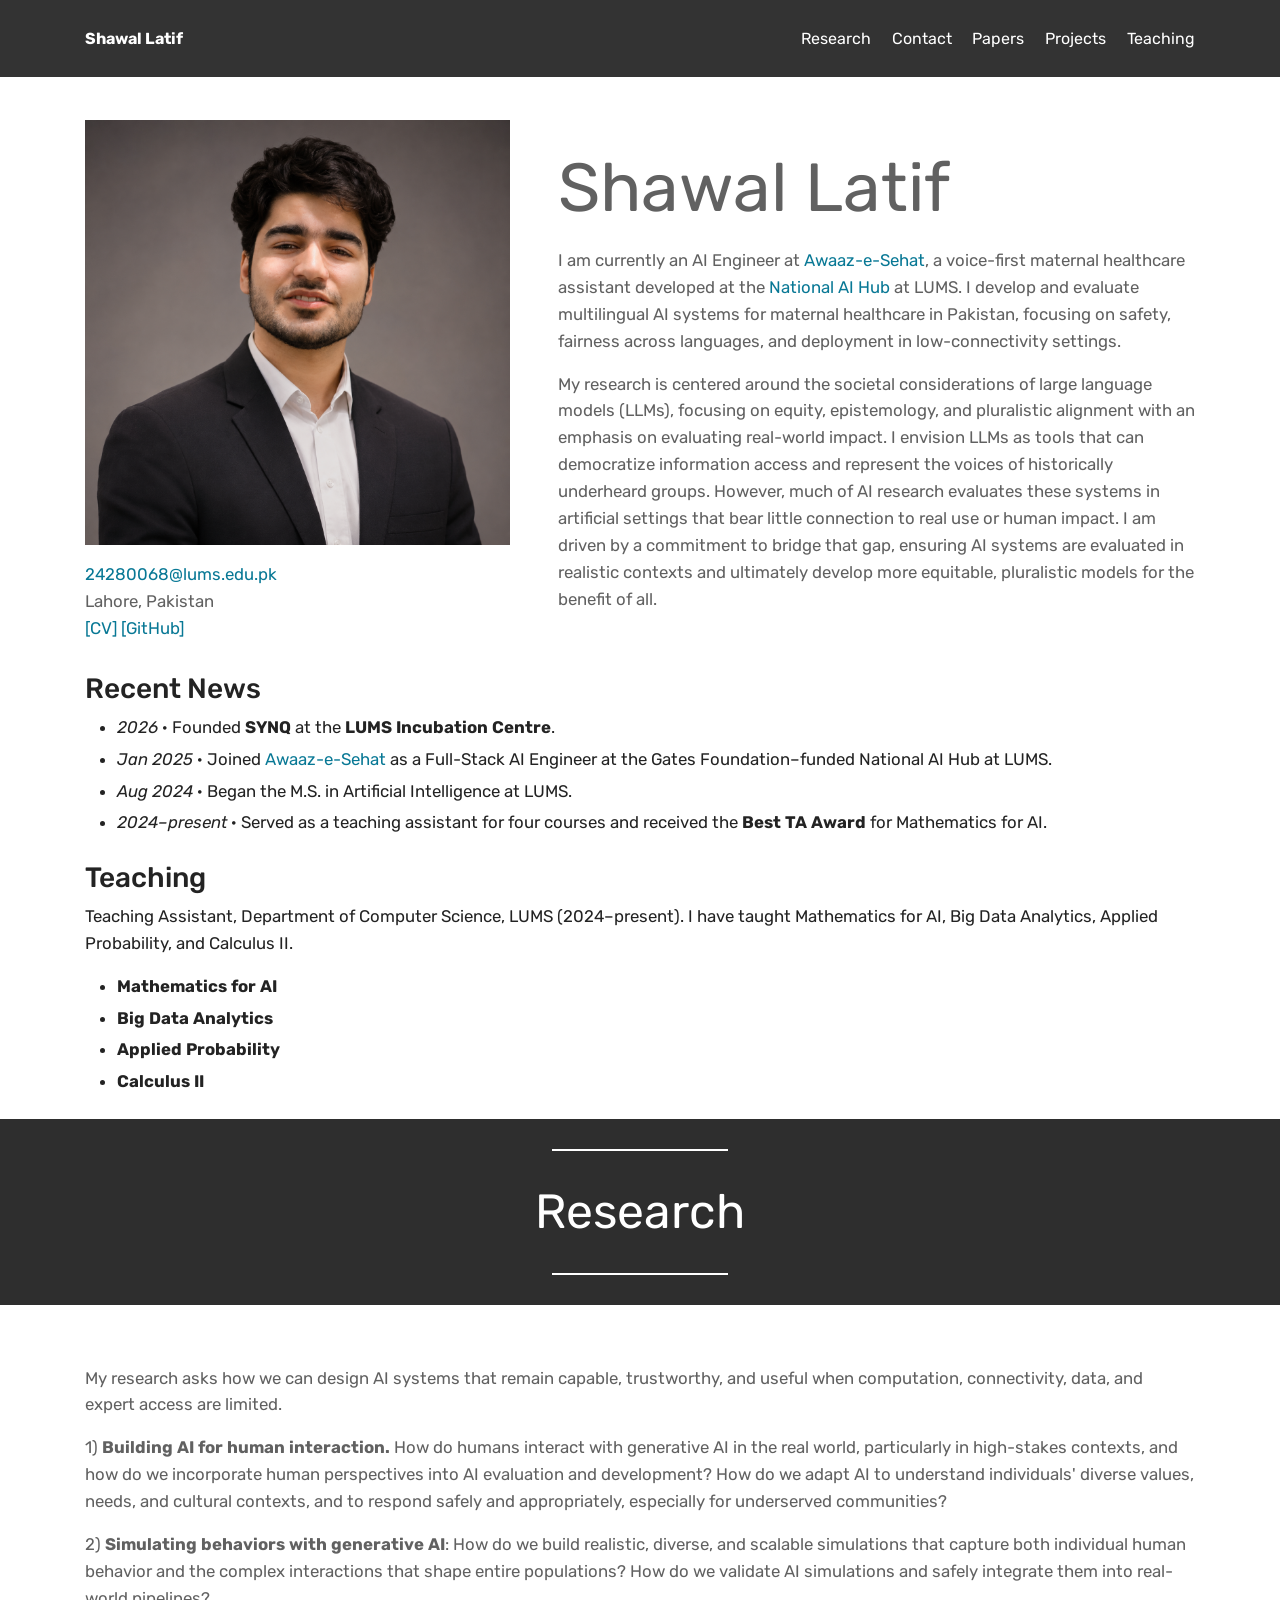
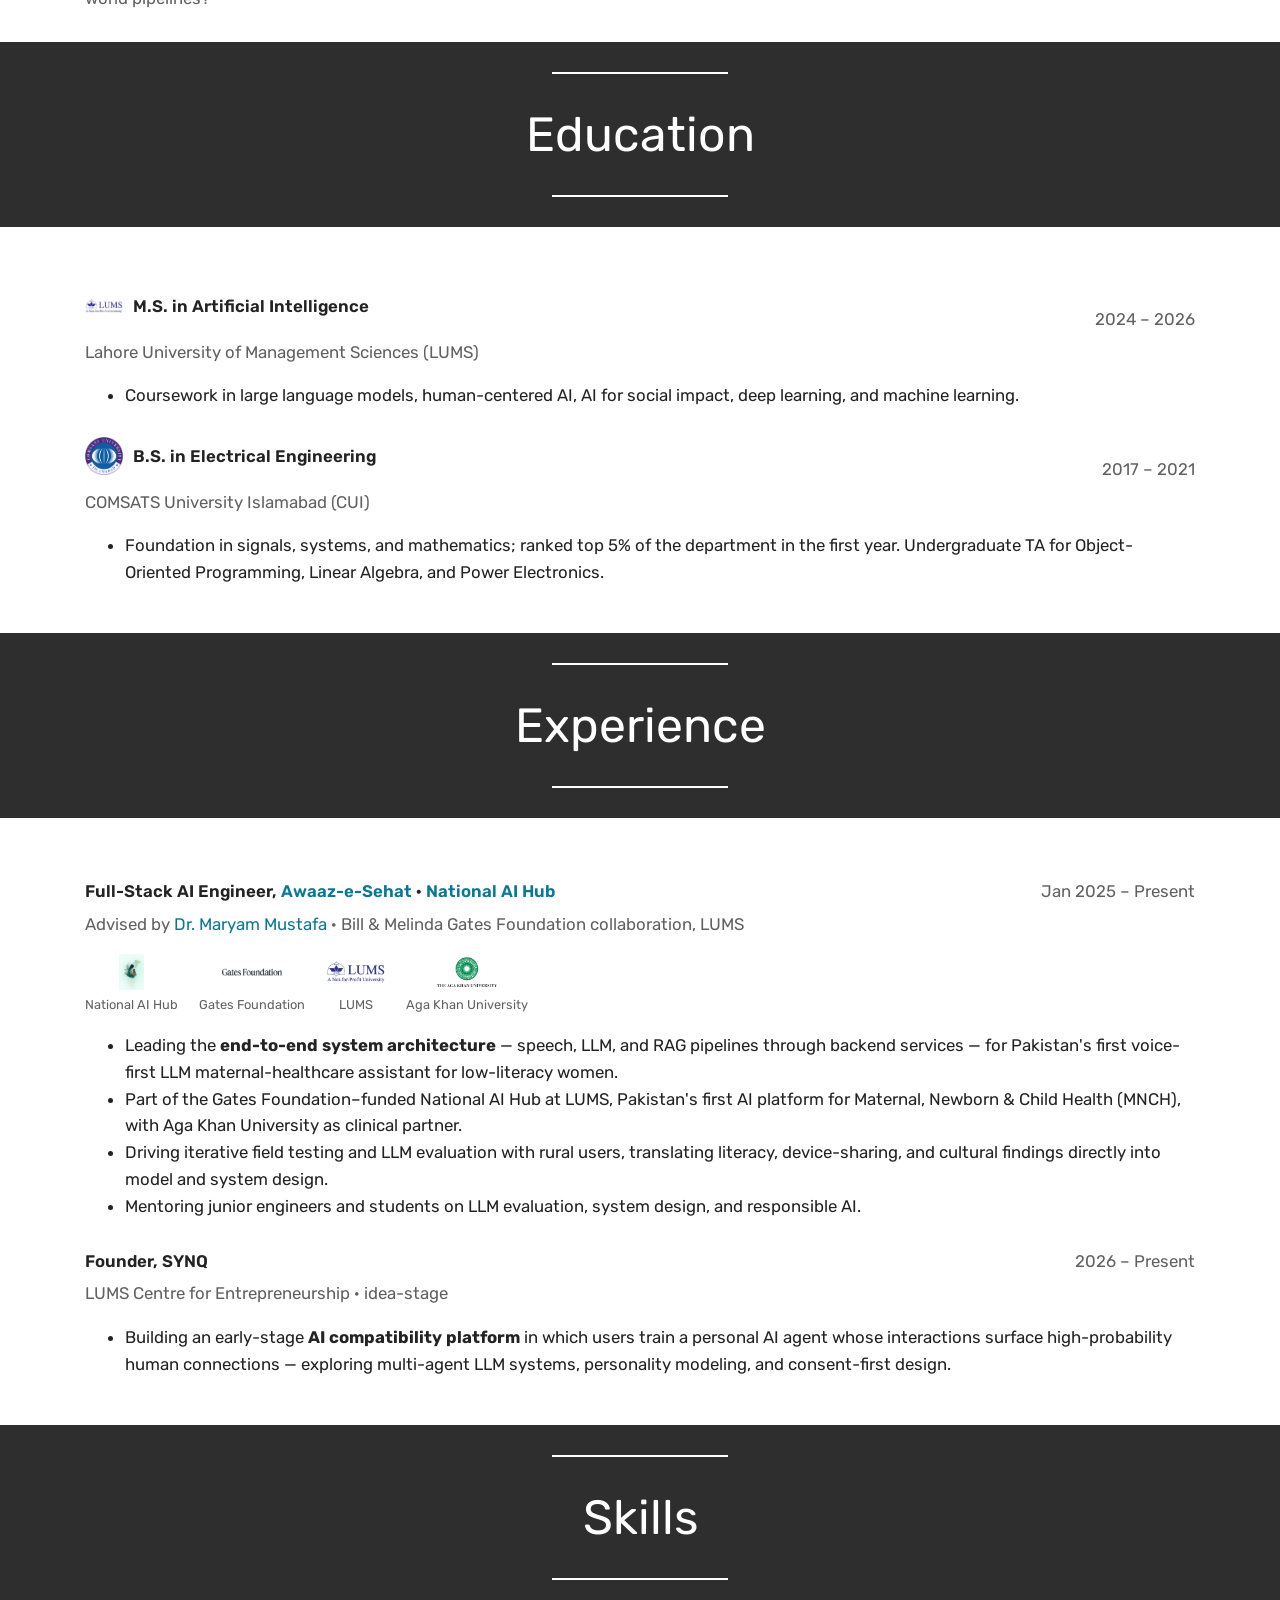
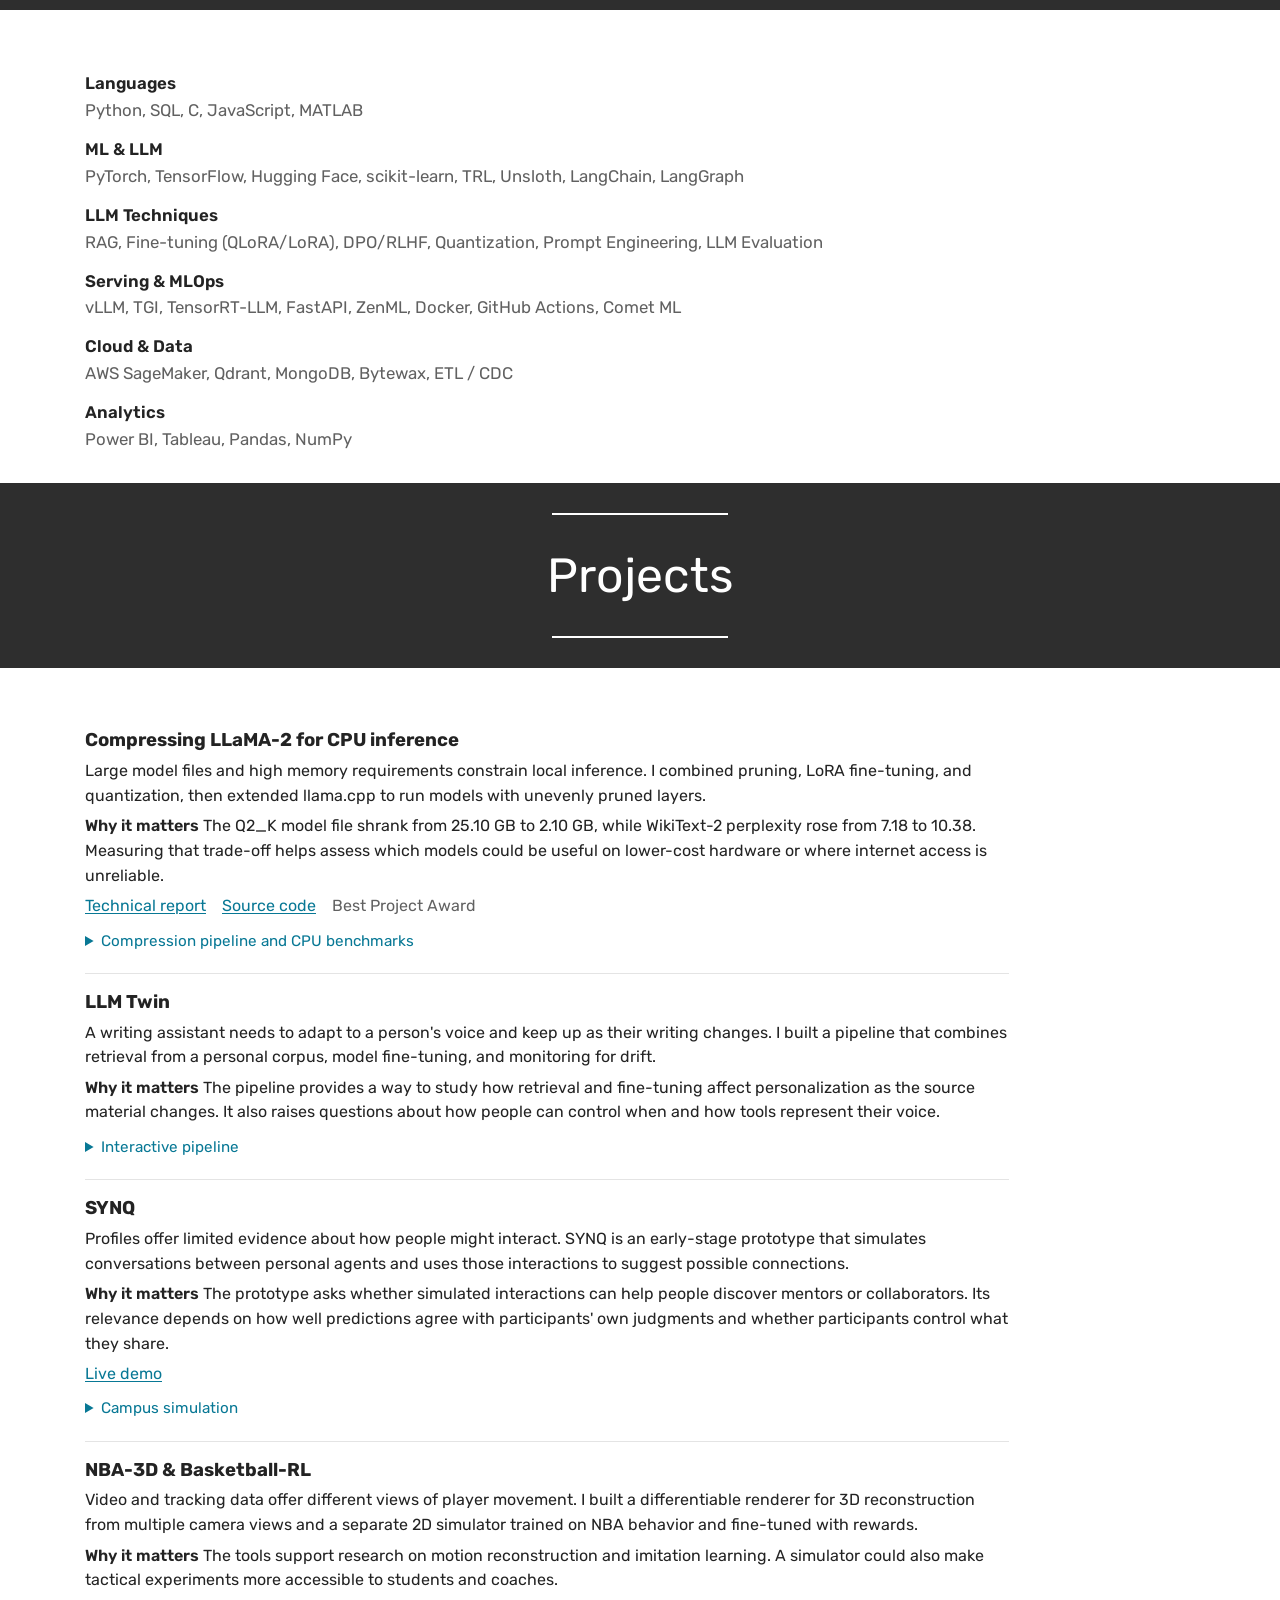
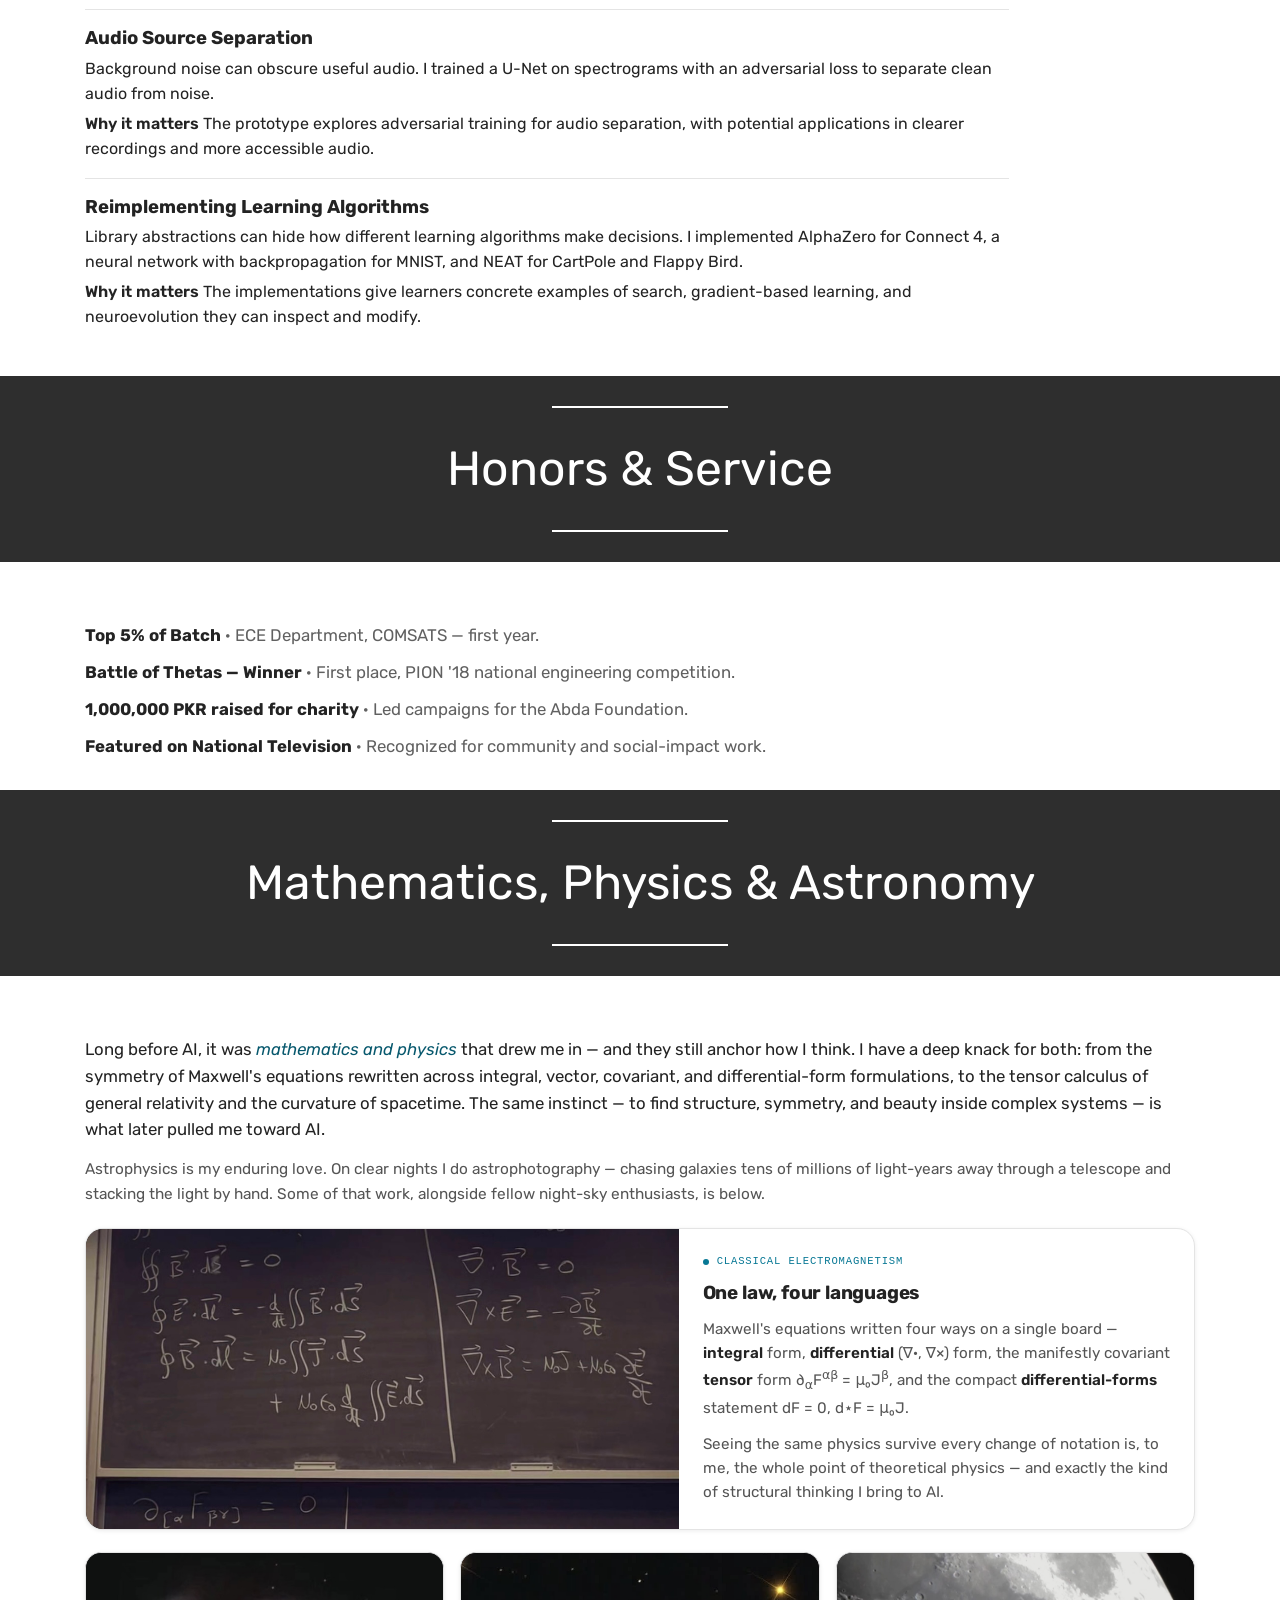
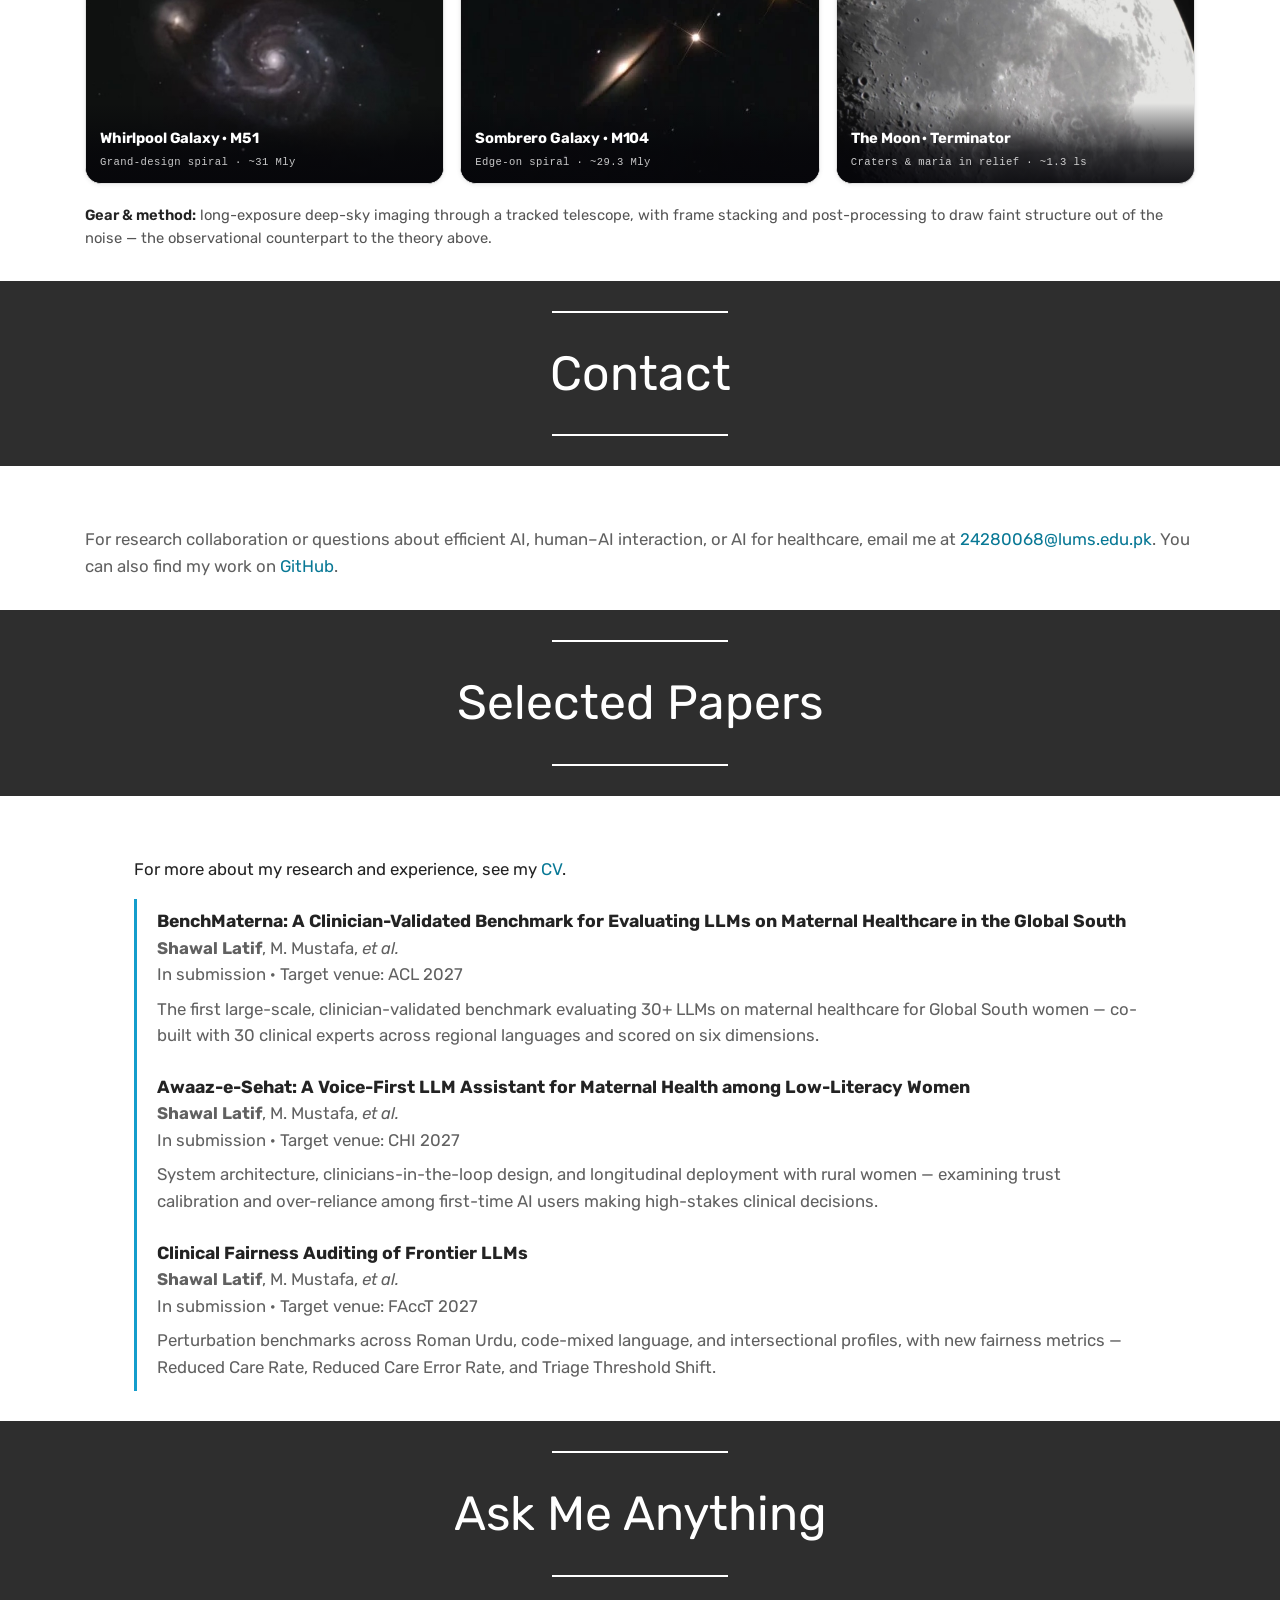
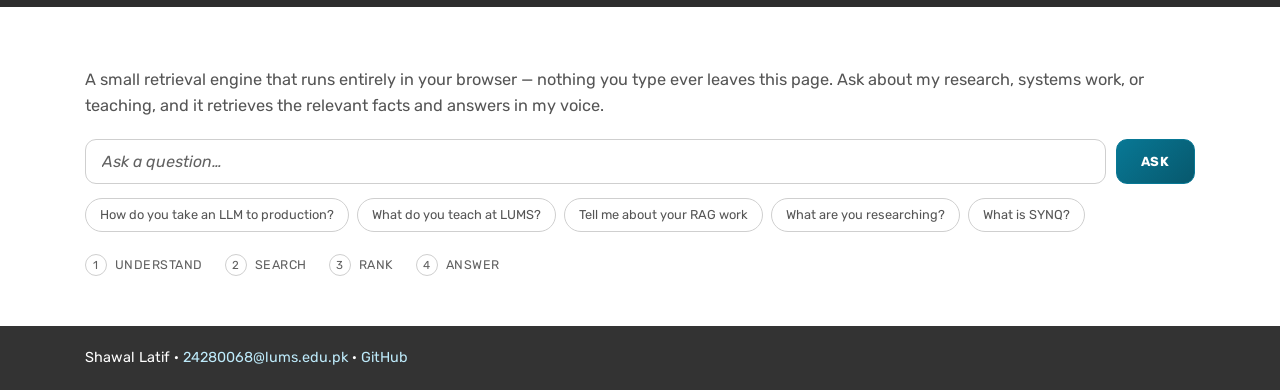
==== commit 2b2b5abd: "Update portfolio research directions" ====
--- a/index.html
+++ b/index.html
@@ -92,14 +92,8 @@
     </div>
     <div class="container section-body">
       <p>My research asks how we can design AI systems that remain capable, trustworthy, and useful when computation, connectivity, data, and expert access are limited.</p>
-      <p><strong>Human-Centered &amp; Efficient AI.</strong> I study small language models, model compression, quantization, efficient multimodal inference, and on-device AI, while examining how these constraints affect safety, linguistic fidelity, cultural understanding, trust, and usability.<br>
-        <em>Related work:</em> <a href="#llm-compression">LLaMA-2 compression for CPU inference</a>.</p>
-      <p><strong>Trustworthy, Responsible &amp; Agentic AI.</strong> I study the safety, accountability, and human consequences of increasingly autonomous AI systems, including LLM agents that reason, use tools, interact with other agents, and act on users' behalf. I am interested in fairness, robustness, sycophancy, human oversight, multi-agent behavior, and how agentic systems redistribute agency, responsibility, and power between users, developers, institutions, and AI.<br>
-        <em>Related work:</em> <a href="#fairness-audit">Clinical Fairness Auditing of Frontier LLMs</a>.</p>
-      <p><strong>AI for Healthcare &amp; Social Impact.</strong> I develop multilingual, voice-first, culturally grounded AI systems for low-resource settings, with a focus on maternal healthcare and broader applications in healthcare, education, accessibility, and public services.<br>
-        <em>Related work:</em> <a href="#benchmaterna">BenchMaterna</a> and <a href="#awaaz-paper">Awaaz-e-Sehat</a>.</p>
-      <p><strong>Human-Centered AI &amp; Social Simulation.</strong> I study LLM-based agents and computational social simulations that model individual and collective behavior, with interests in behavioral fidelity, bias, diversity, and applications to public health, policy, and societal decision-making.<br>
-        <em>Related work:</em> <a href="#synq">SYNQ</a>.</p>
+      <p>1) <strong>Building AI for human interaction.</strong> How do humans interact with generative AI in the real world, particularly in high-stakes contexts, and how do we incorporate human perspectives into AI evaluation and development? How do we adapt AI to understand individuals' diverse values, needs, and cultural contexts, and to respond safely and appropriately, especially for underserved communities?</p>
+      <p>2) <strong>Simulating behaviors with generative AI</strong>: How do we build realistic, diverse, and scalable simulations that capture both individual human behavior and the complex interactions that shape entire populations? How do we validate AI simulations and safely integrate them into real-world pipelines?</p>
     </div>
   </section>
 
@@ -1964,7 +1958,7 @@
 
   /* ---------- Ask Me Anything: in-browser RAG ---------- */
   var CORPUS = [
-    {id:"interests", tags:"research interests human interaction efficient edge compression quantization multimodal on-device trustworthy responsible agentic oversight agency power healthcare social impact simulation", text:"My research lies at the intersection of Human-AI Interaction, Efficient & Edge AI, Responsible AI, and AI for Social Impact. I study human-centered and efficient AI; trustworthy, responsible and agentic AI; AI for healthcare and social impact; and human-centered AI and social simulation. My central question is how AI can remain capable, trustworthy, and useful when computation, connectivity, data, and expert access are limited."},
+    {id:"interests", tags:"research interests generative AI human interaction high-stakes evaluation values needs cultural contexts safety underserved communities behavior simulation individual population validation", text:"I study how people use generative AI in high-stakes settings and how human perspectives can guide AI evaluation and development. I want AI to understand diverse values, needs, and cultural contexts and respond safely, especially for underserved communities. I also study how to build realistic, diverse, and scalable simulations of individual behavior and population interactions, validate them, and integrate them safely into real-world pipelines."},
     {id:"deploy",  tags:"deploy production sagemaker fastapi endpoint serve serving ship cloud aws docker", text:"I deploy fine-tuned models as real-time AWS SageMaker endpoints behind a FastAPI microservice, containerized with Docker, with a LangGraph agentic-RAG pipeline serving requests."},
     {id:"serving", tags:"inference optimization latency throughput vllm tgi tensorrt quantization gptq awq gguf speculative flash attention kv cache batching speed fast", text:"For inference I use quantization (GPTQ, AWQ, GGUF), speculative decoding, Flash Attention, KV-cache optimization, and continuous batching, and I benchmark vLLM, TGI, and TensorRT-LLM to choose the fastest serving stack."},
     {id:"finetune",tags:"fine-tuning finetune training qlora lora dpo rlhf alignment llama trl unsloth dataset instruction tune", text:"I fine-tune models like Llama 3.1 8B with QLoRA/LoRA using PyTorch, Hugging Face Transformers, TRL, and Unsloth on custom instruction datasets, then align them with Direct Preference Optimization (DPO/RLHF)."},
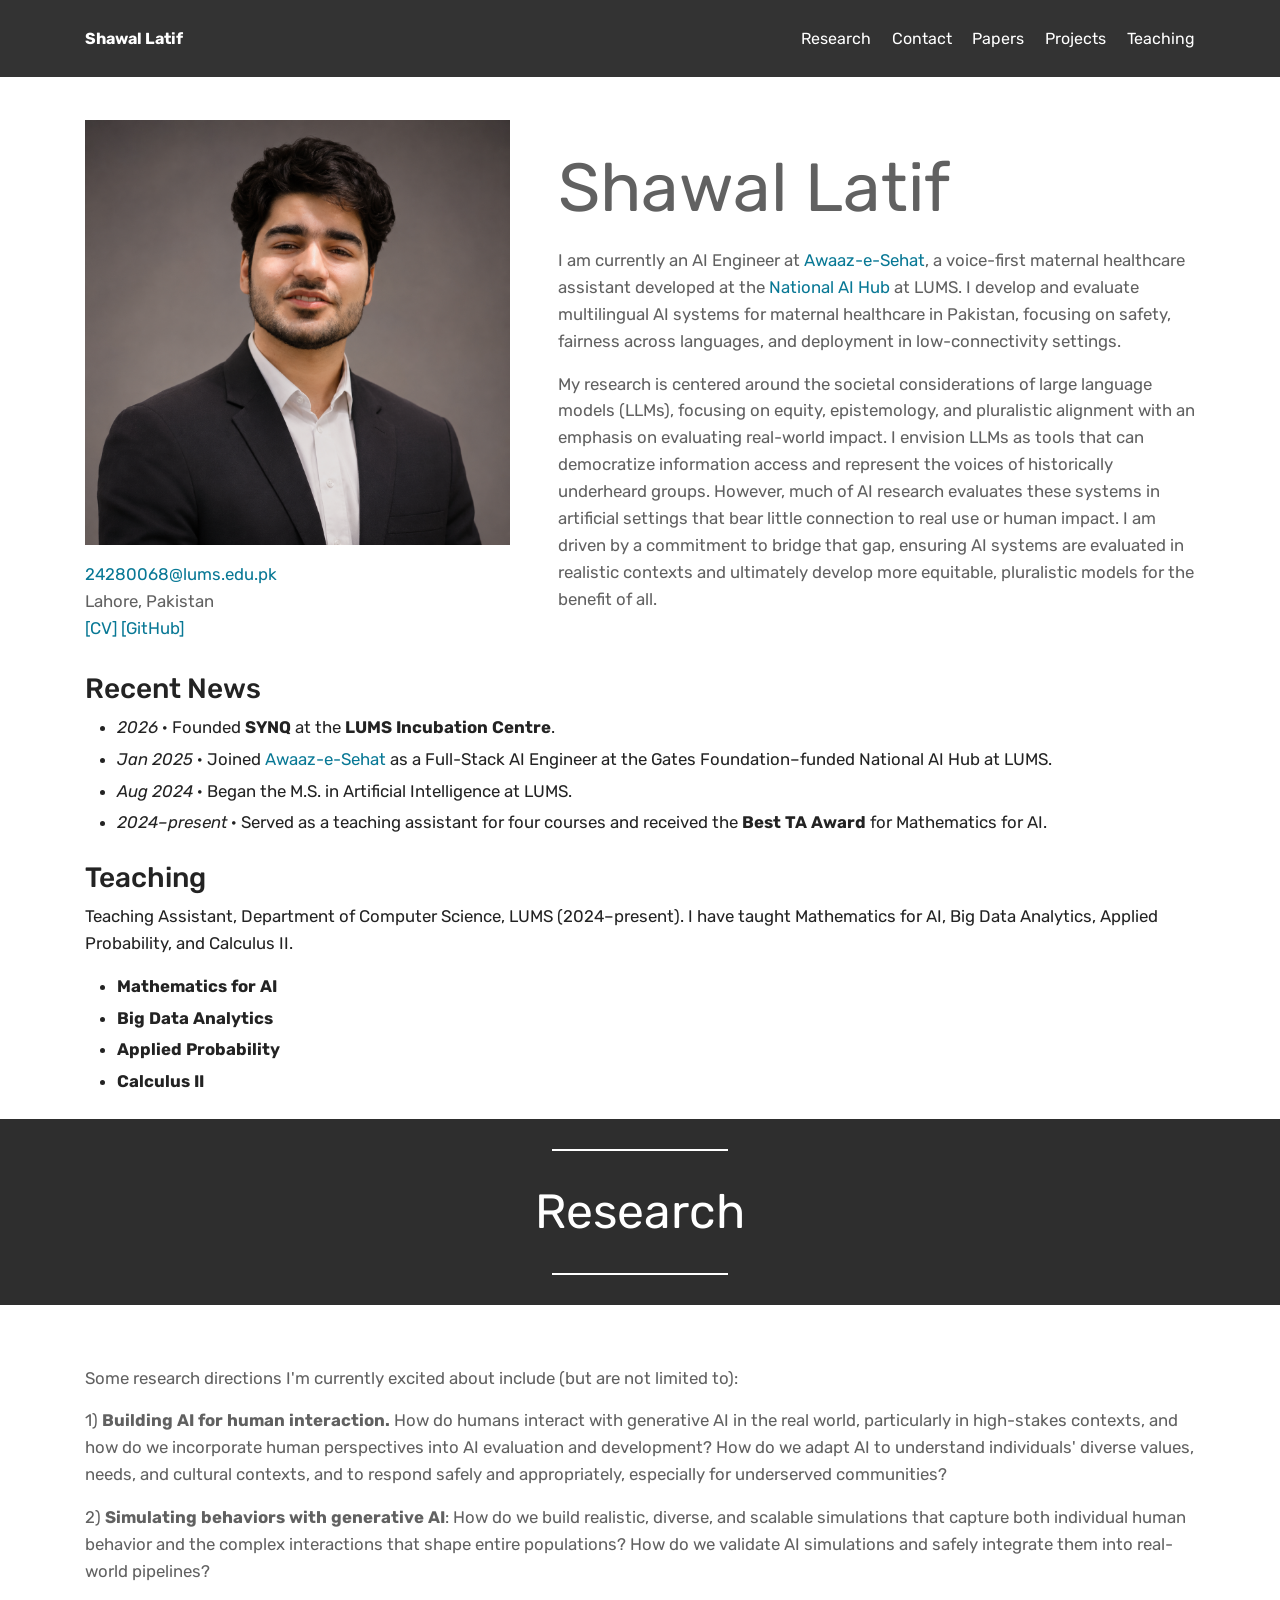
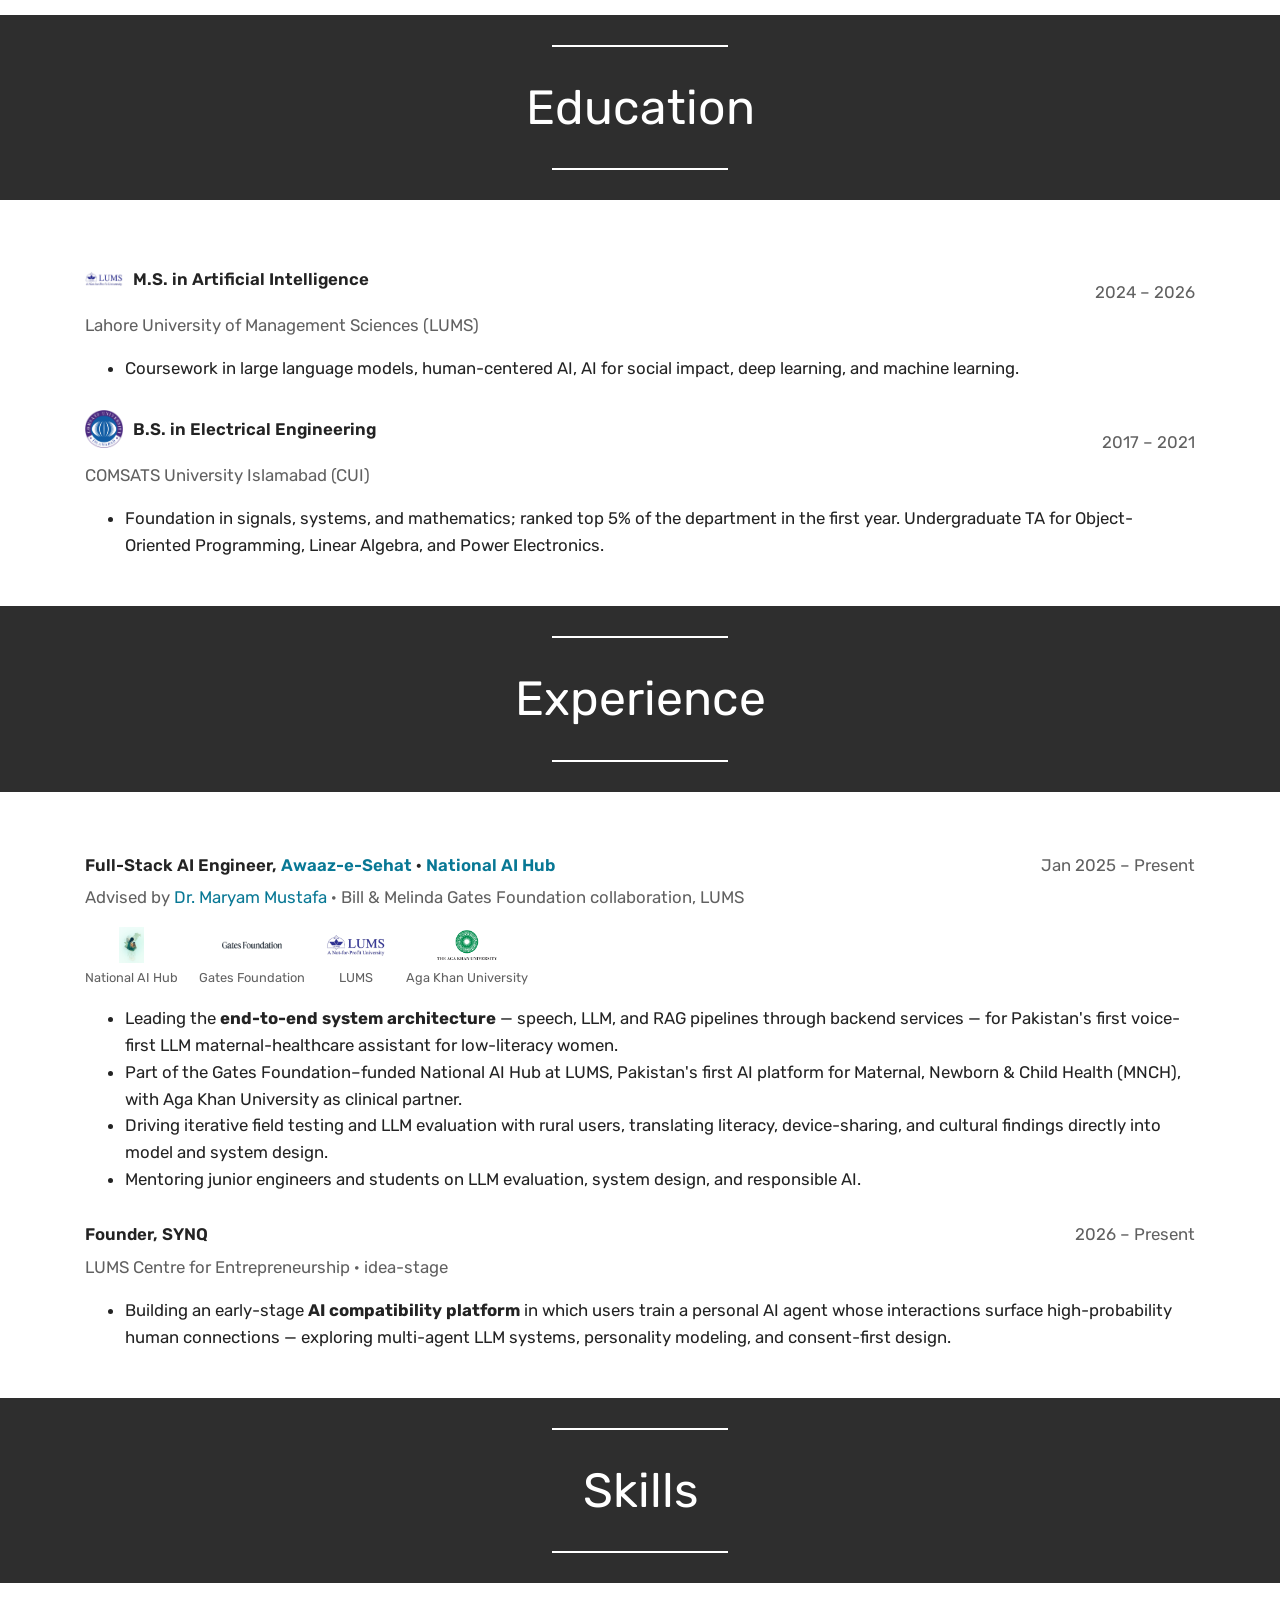
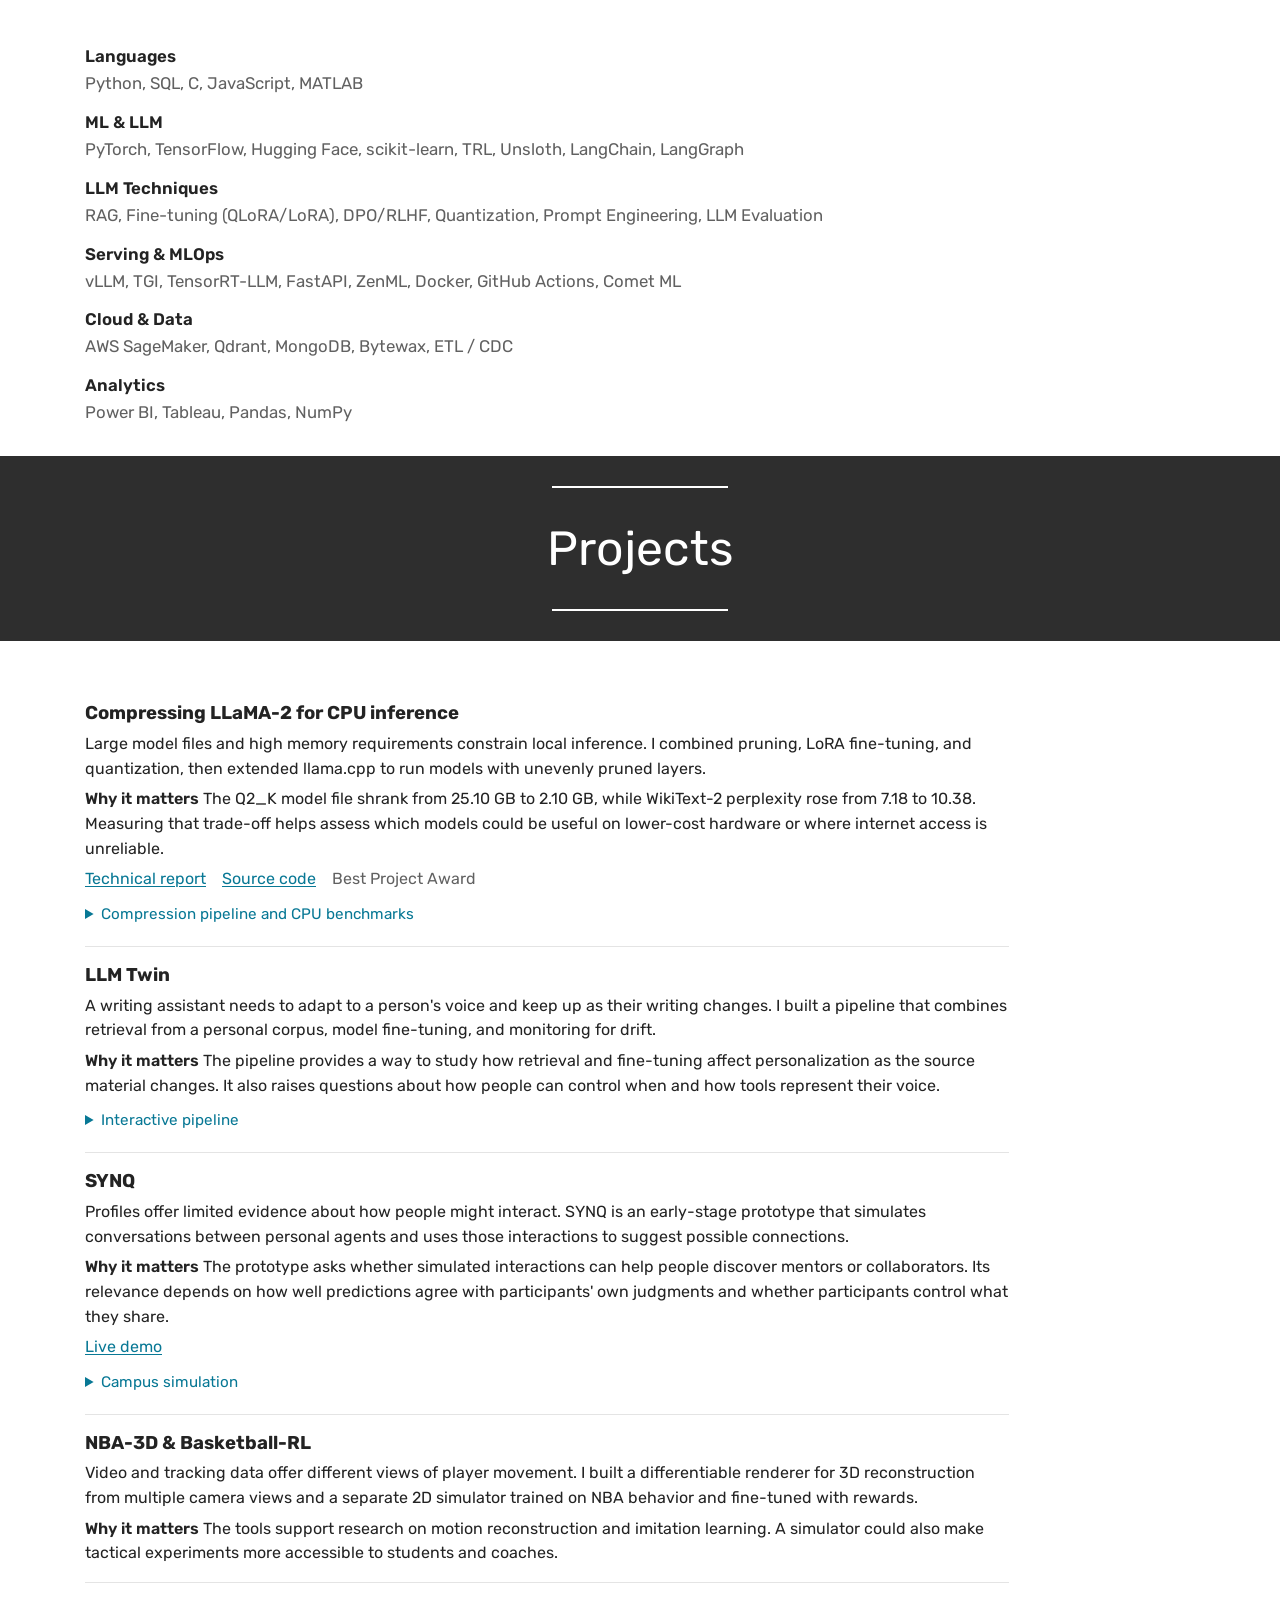
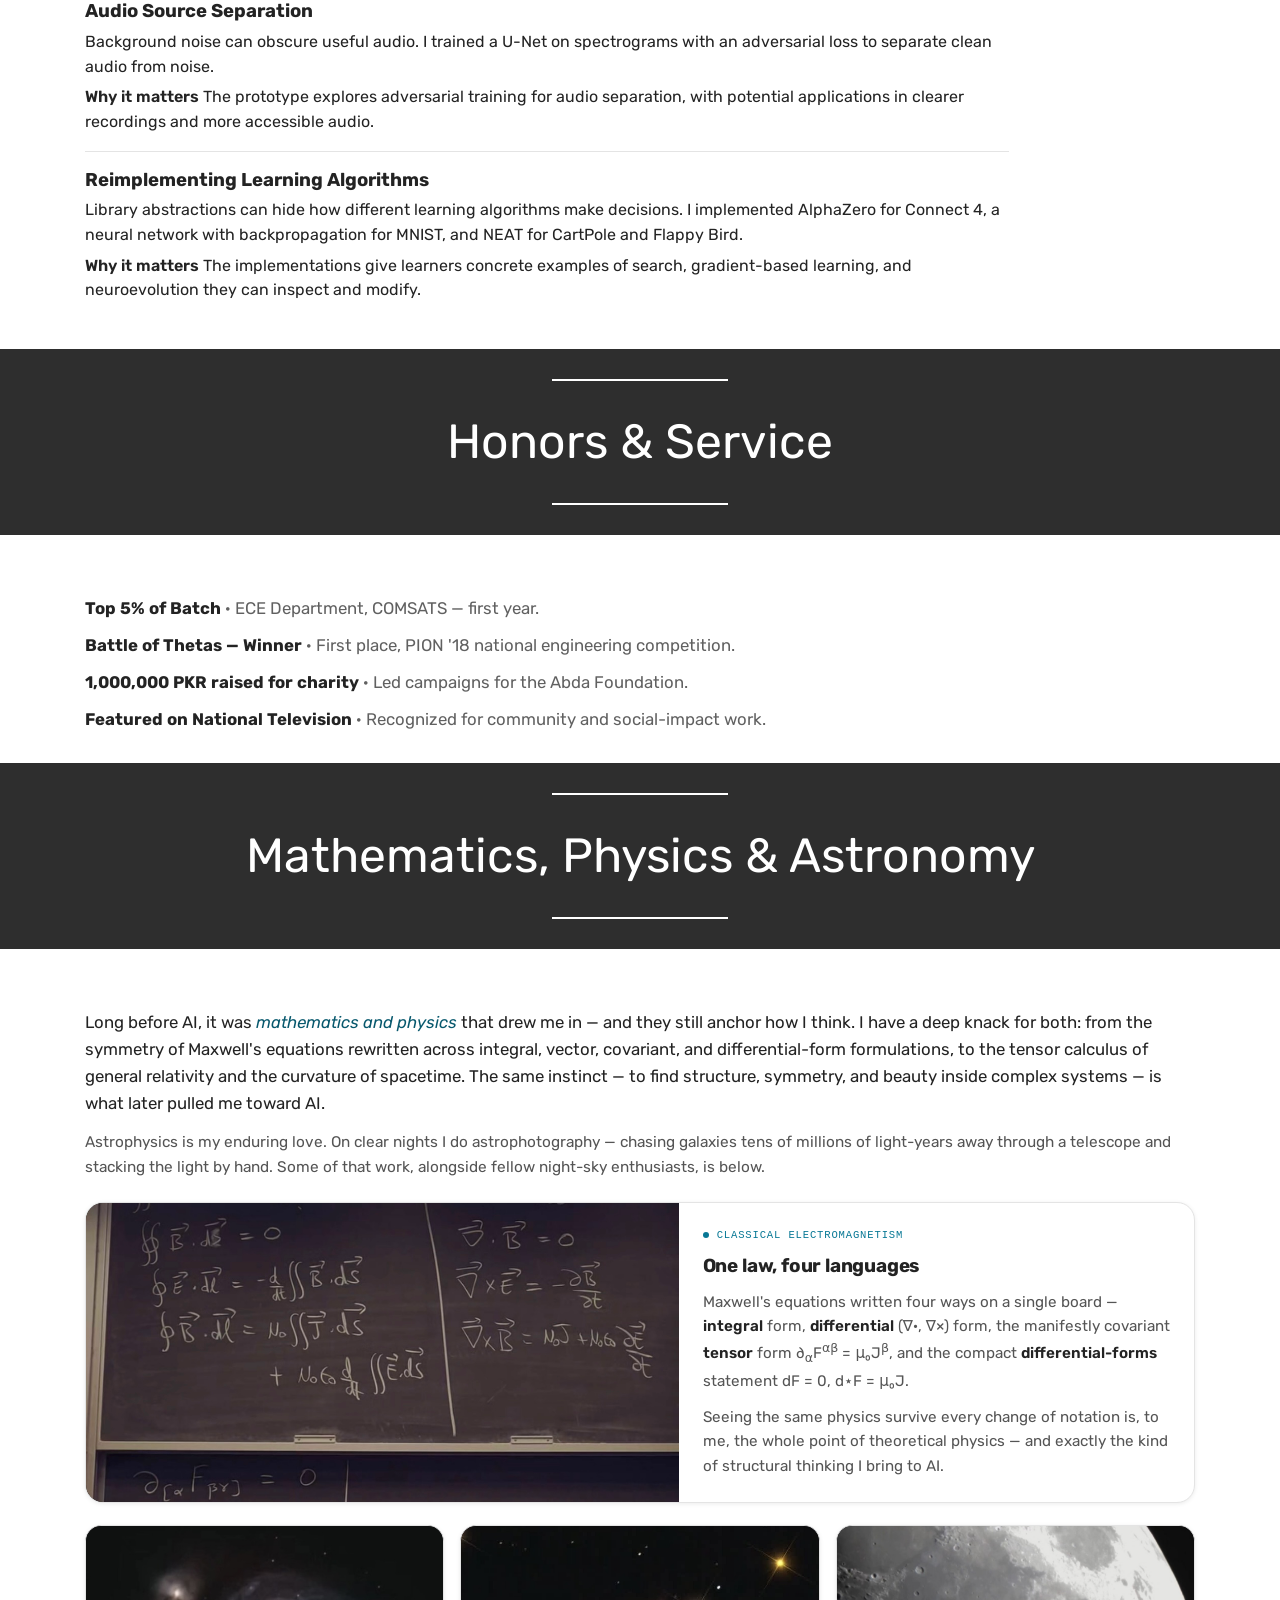
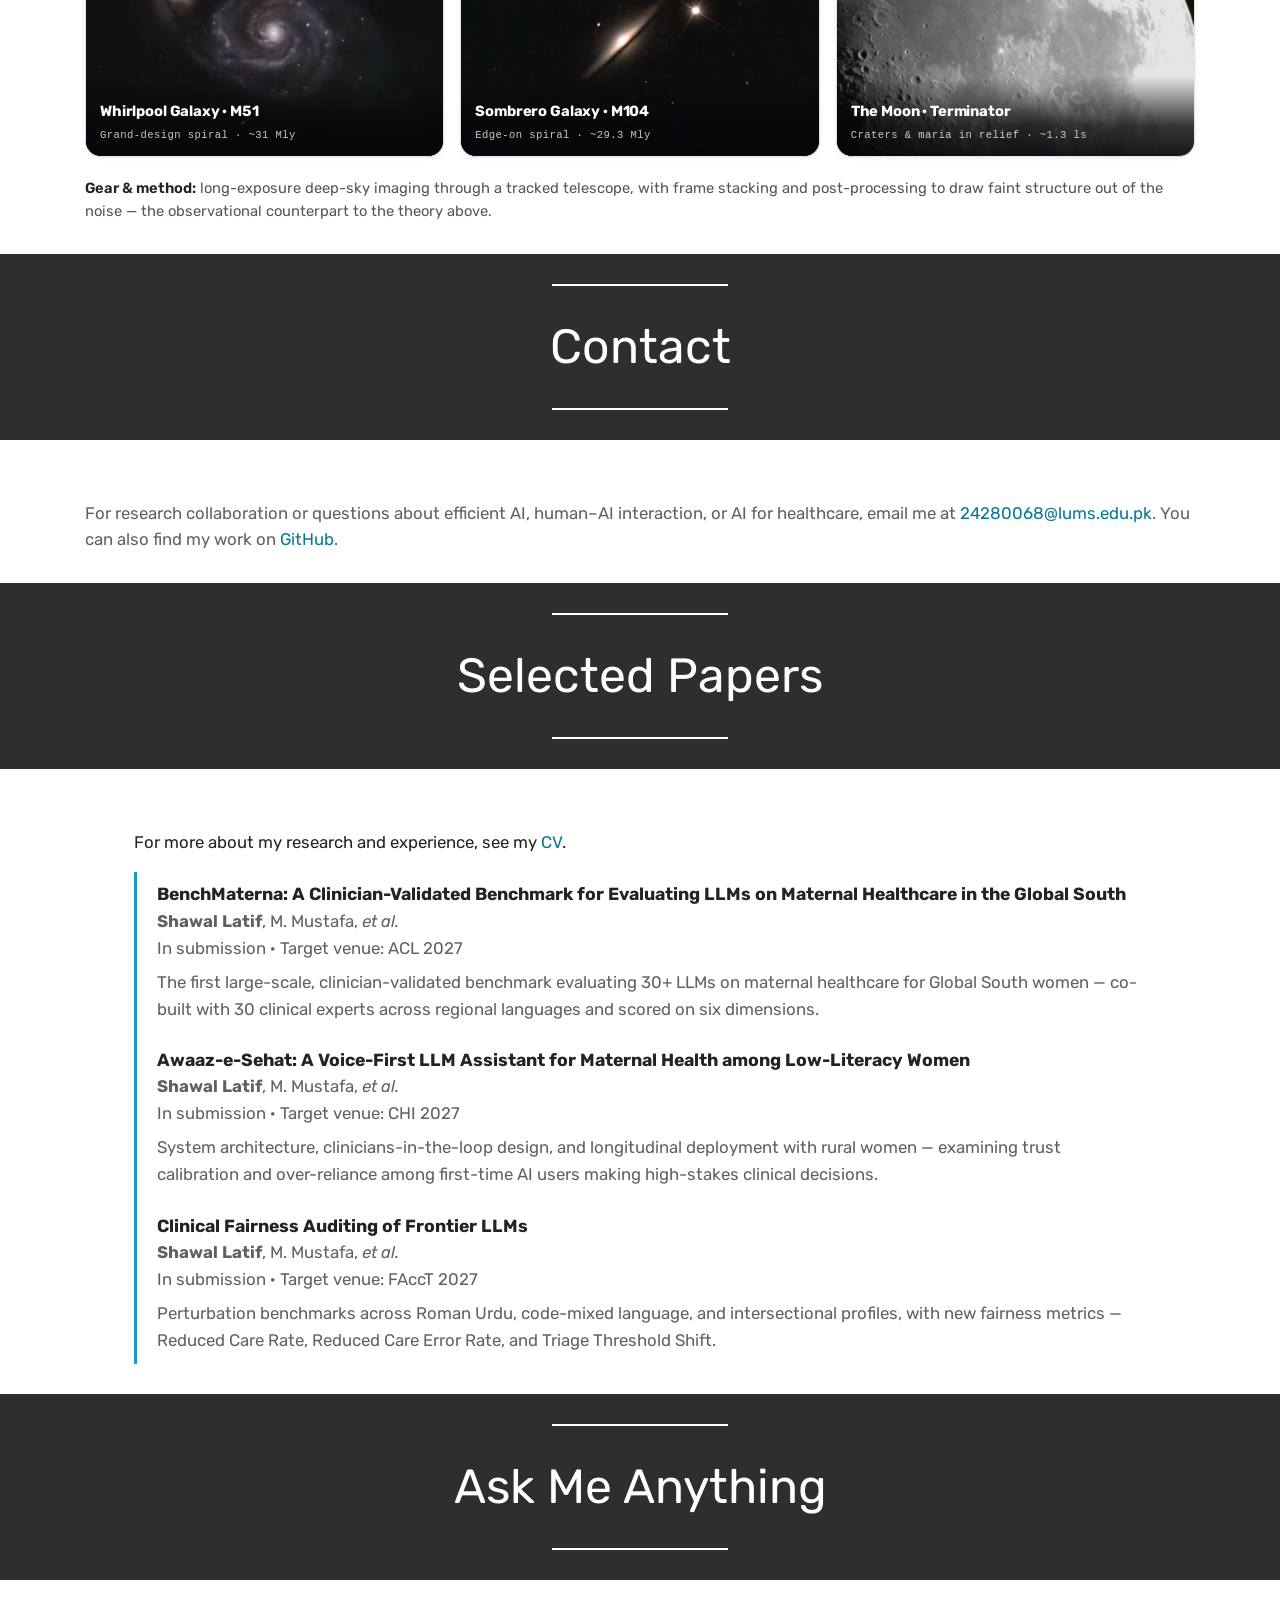
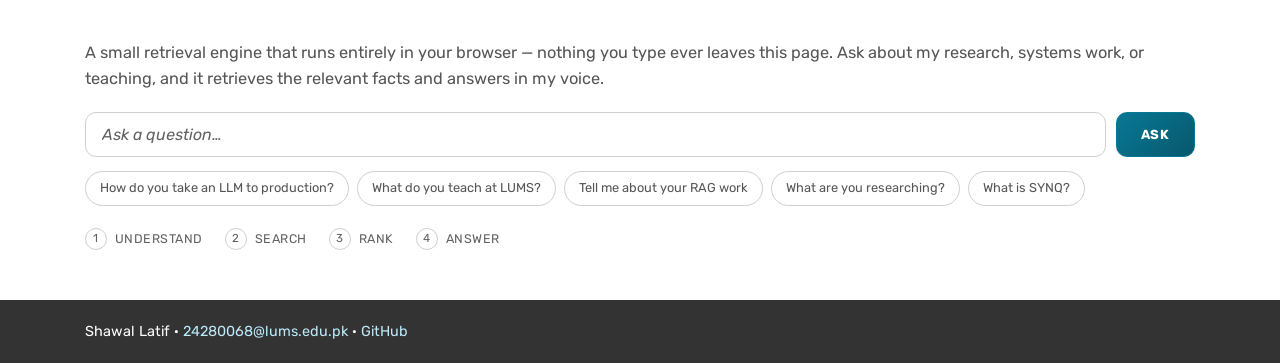
==== commit 83fe48d5: "Update research section opening" ====
--- a/index.html
+++ b/index.html
@@ -91,7 +91,7 @@
       <h2 class="container" id="research-title">Research</h2>
     </div>
     <div class="container section-body">
-      <p>My research asks how we can design AI systems that remain capable, trustworthy, and useful when computation, connectivity, data, and expert access are limited.</p>
+      <p>Some research directions I'm currently excited about include (but are not limited to):</p>
       <p>1) <strong>Building AI for human interaction.</strong> How do humans interact with generative AI in the real world, particularly in high-stakes contexts, and how do we incorporate human perspectives into AI evaluation and development? How do we adapt AI to understand individuals' diverse values, needs, and cultural contexts, and to respond safely and appropriately, especially for underserved communities?</p>
       <p>2) <strong>Simulating behaviors with generative AI</strong>: How do we build realistic, diverse, and scalable simulations that capture both individual human behavior and the complex interactions that shape entire populations? How do we validate AI simulations and safely integrate them into real-world pipelines?</p>
     </div>
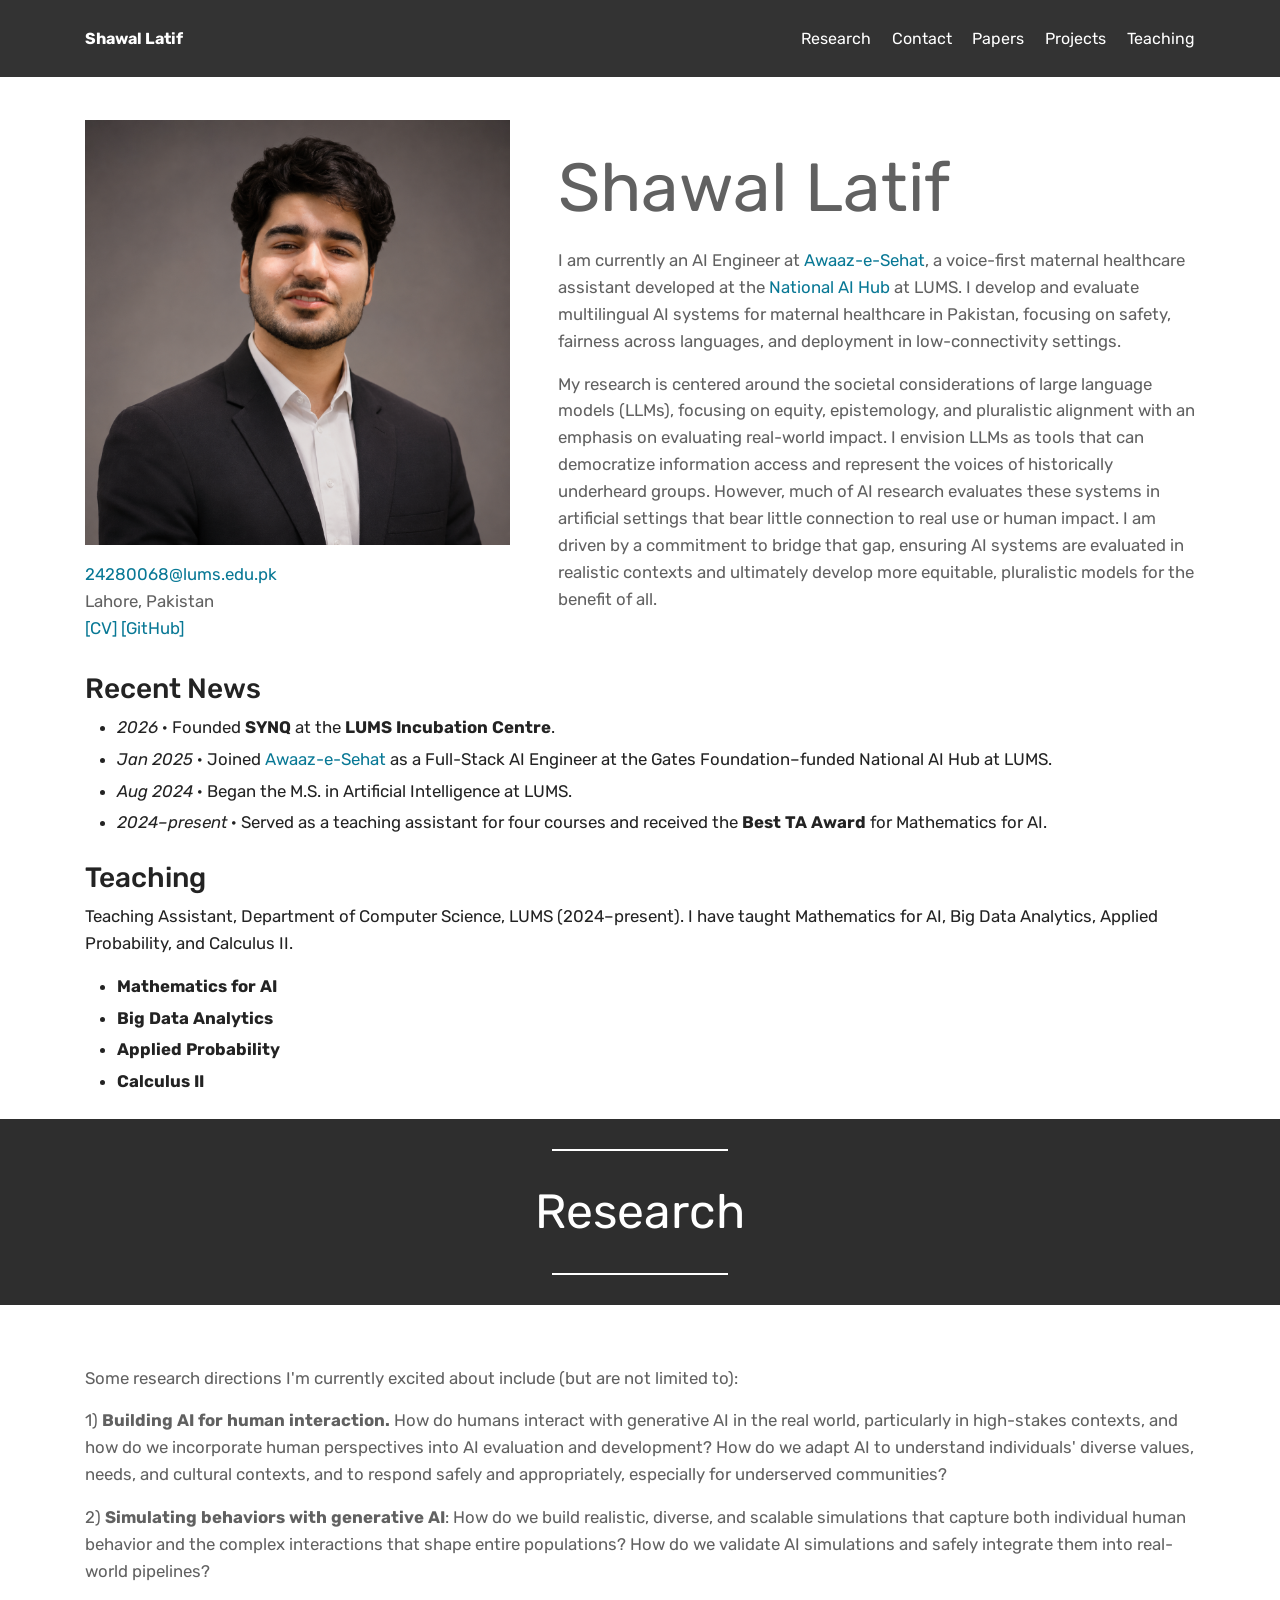
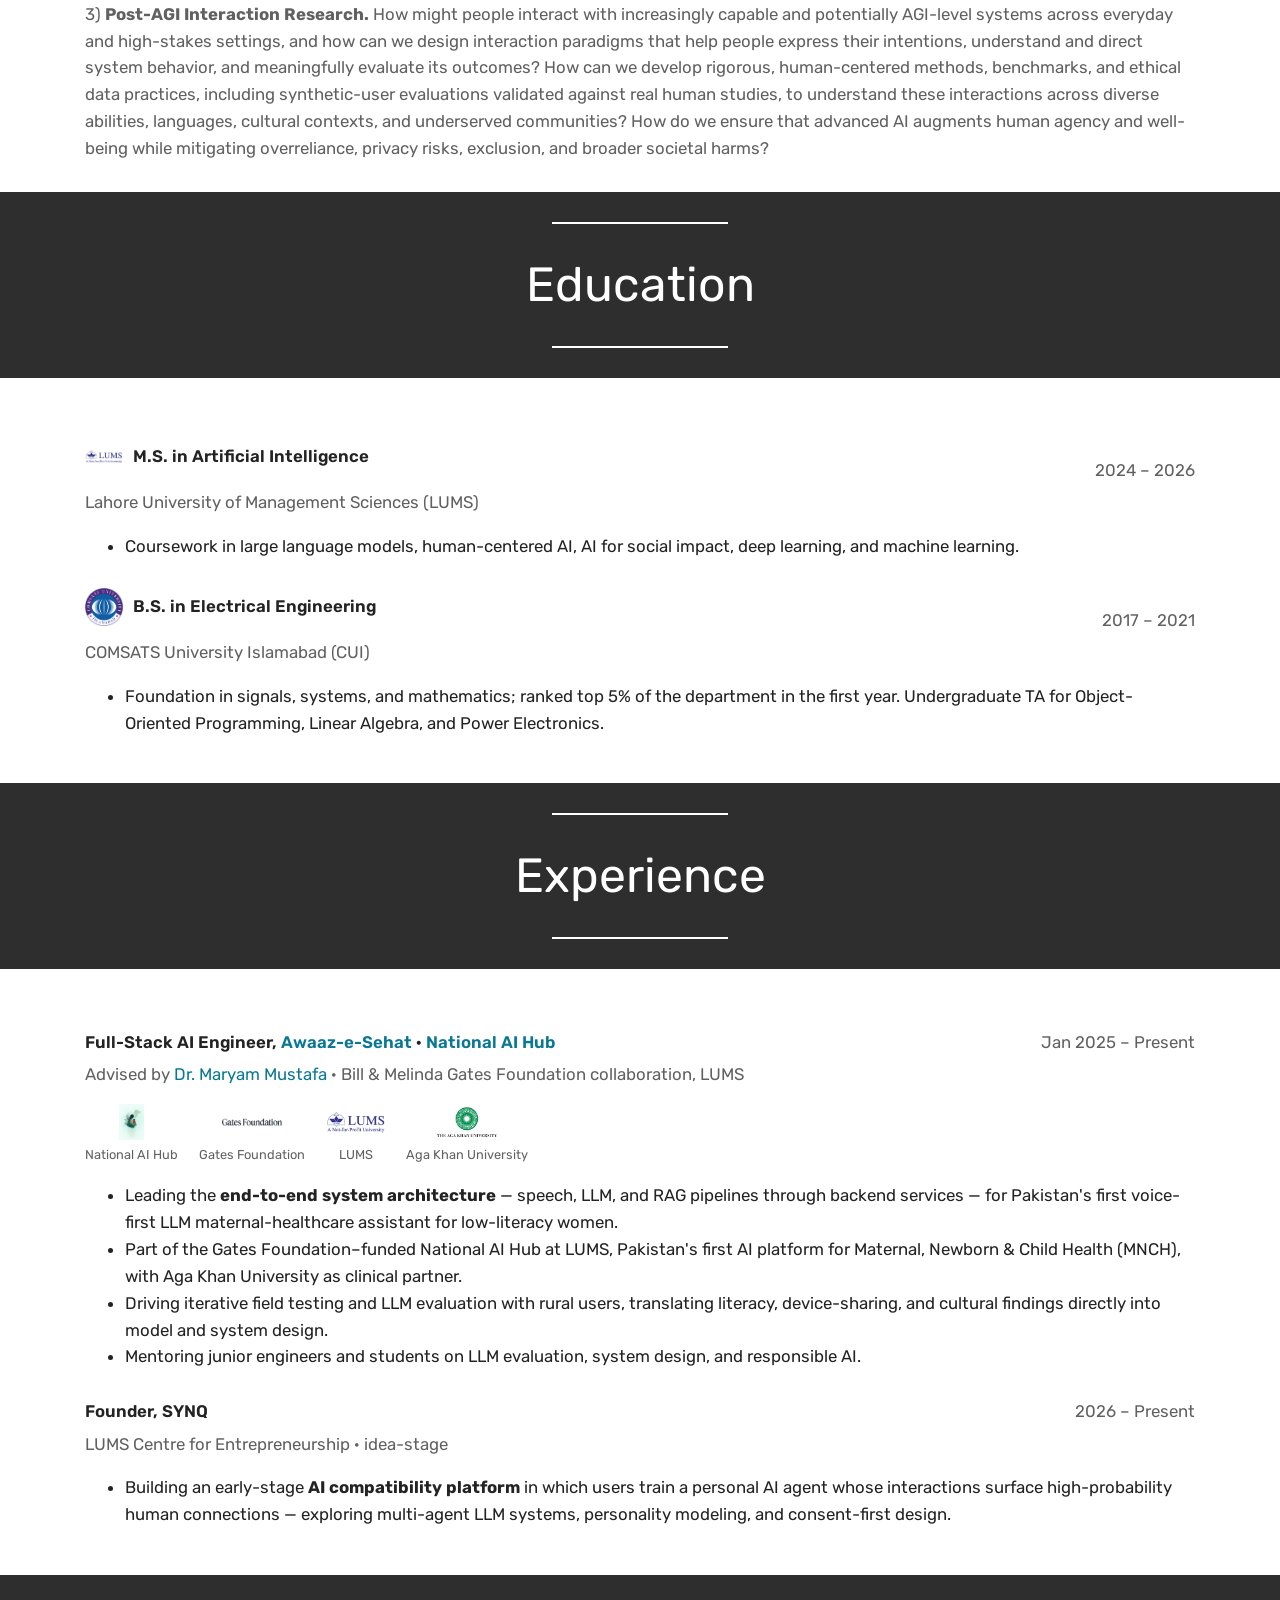
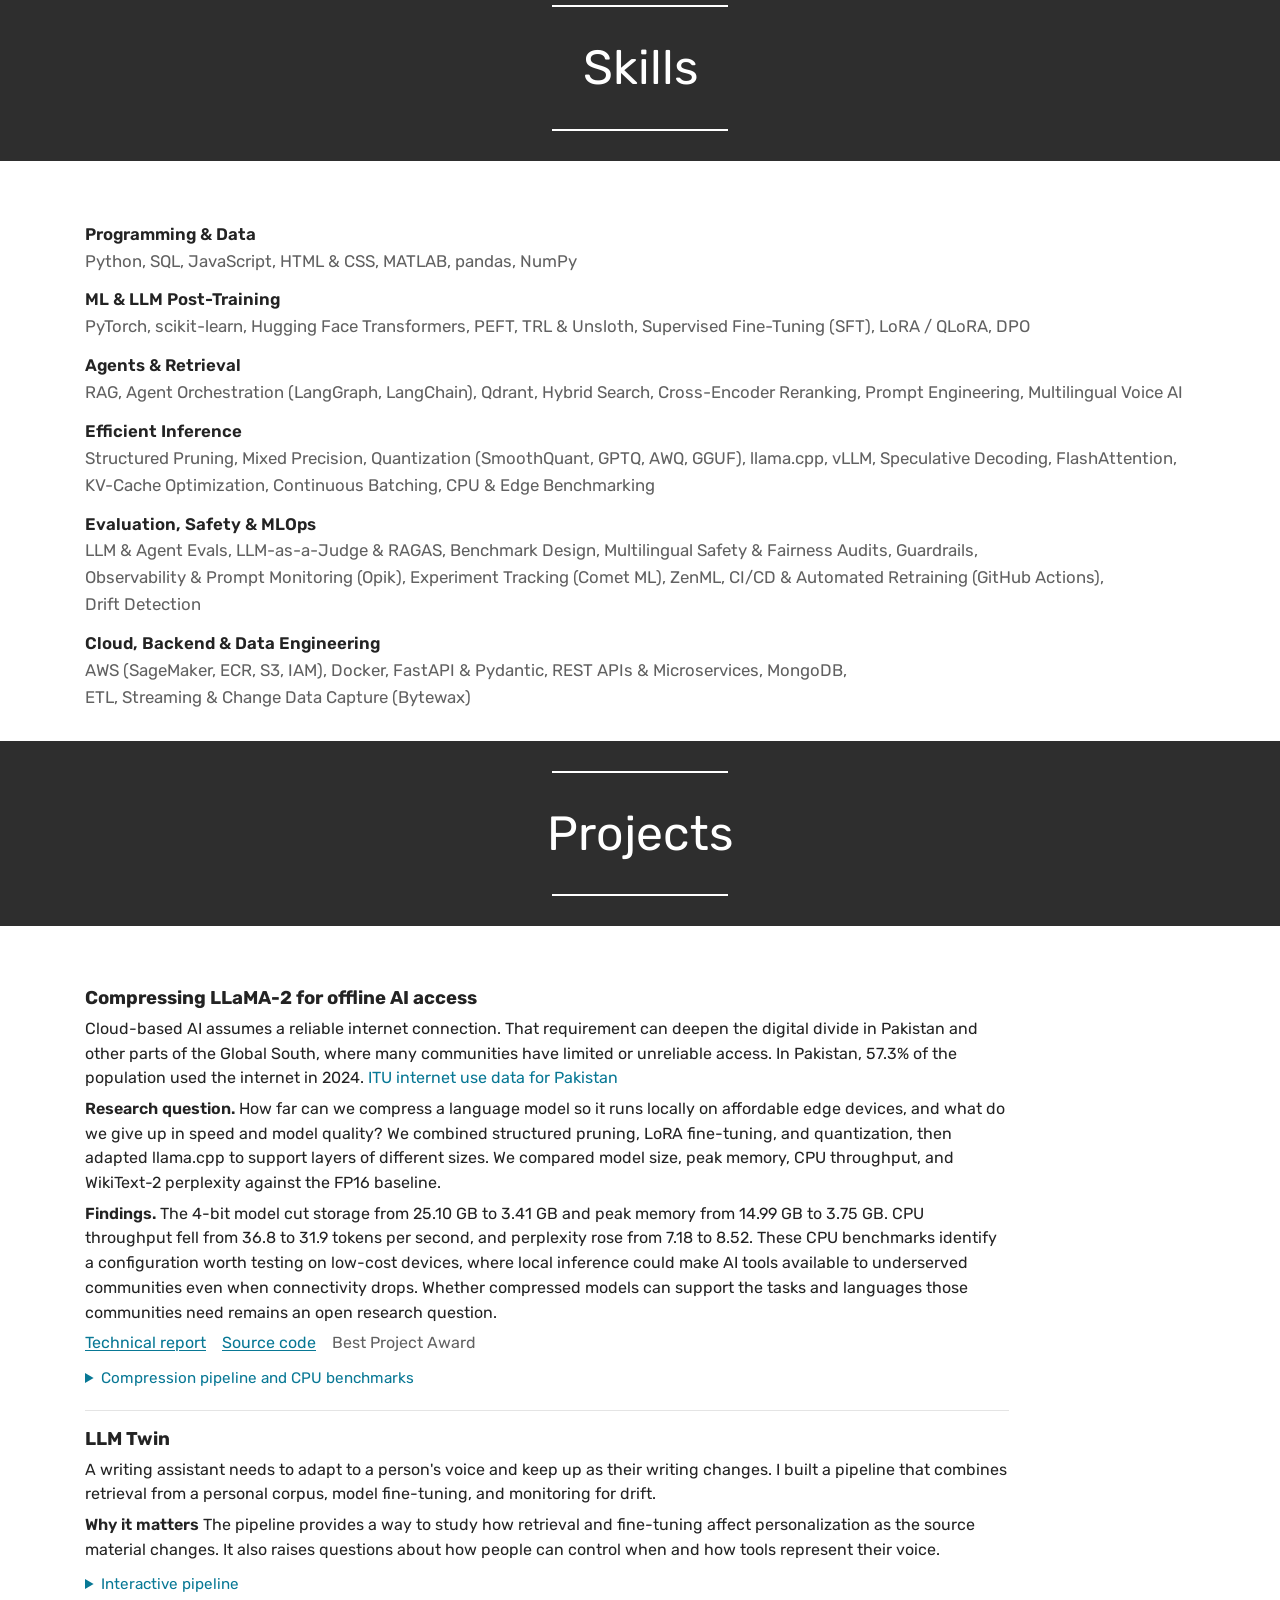
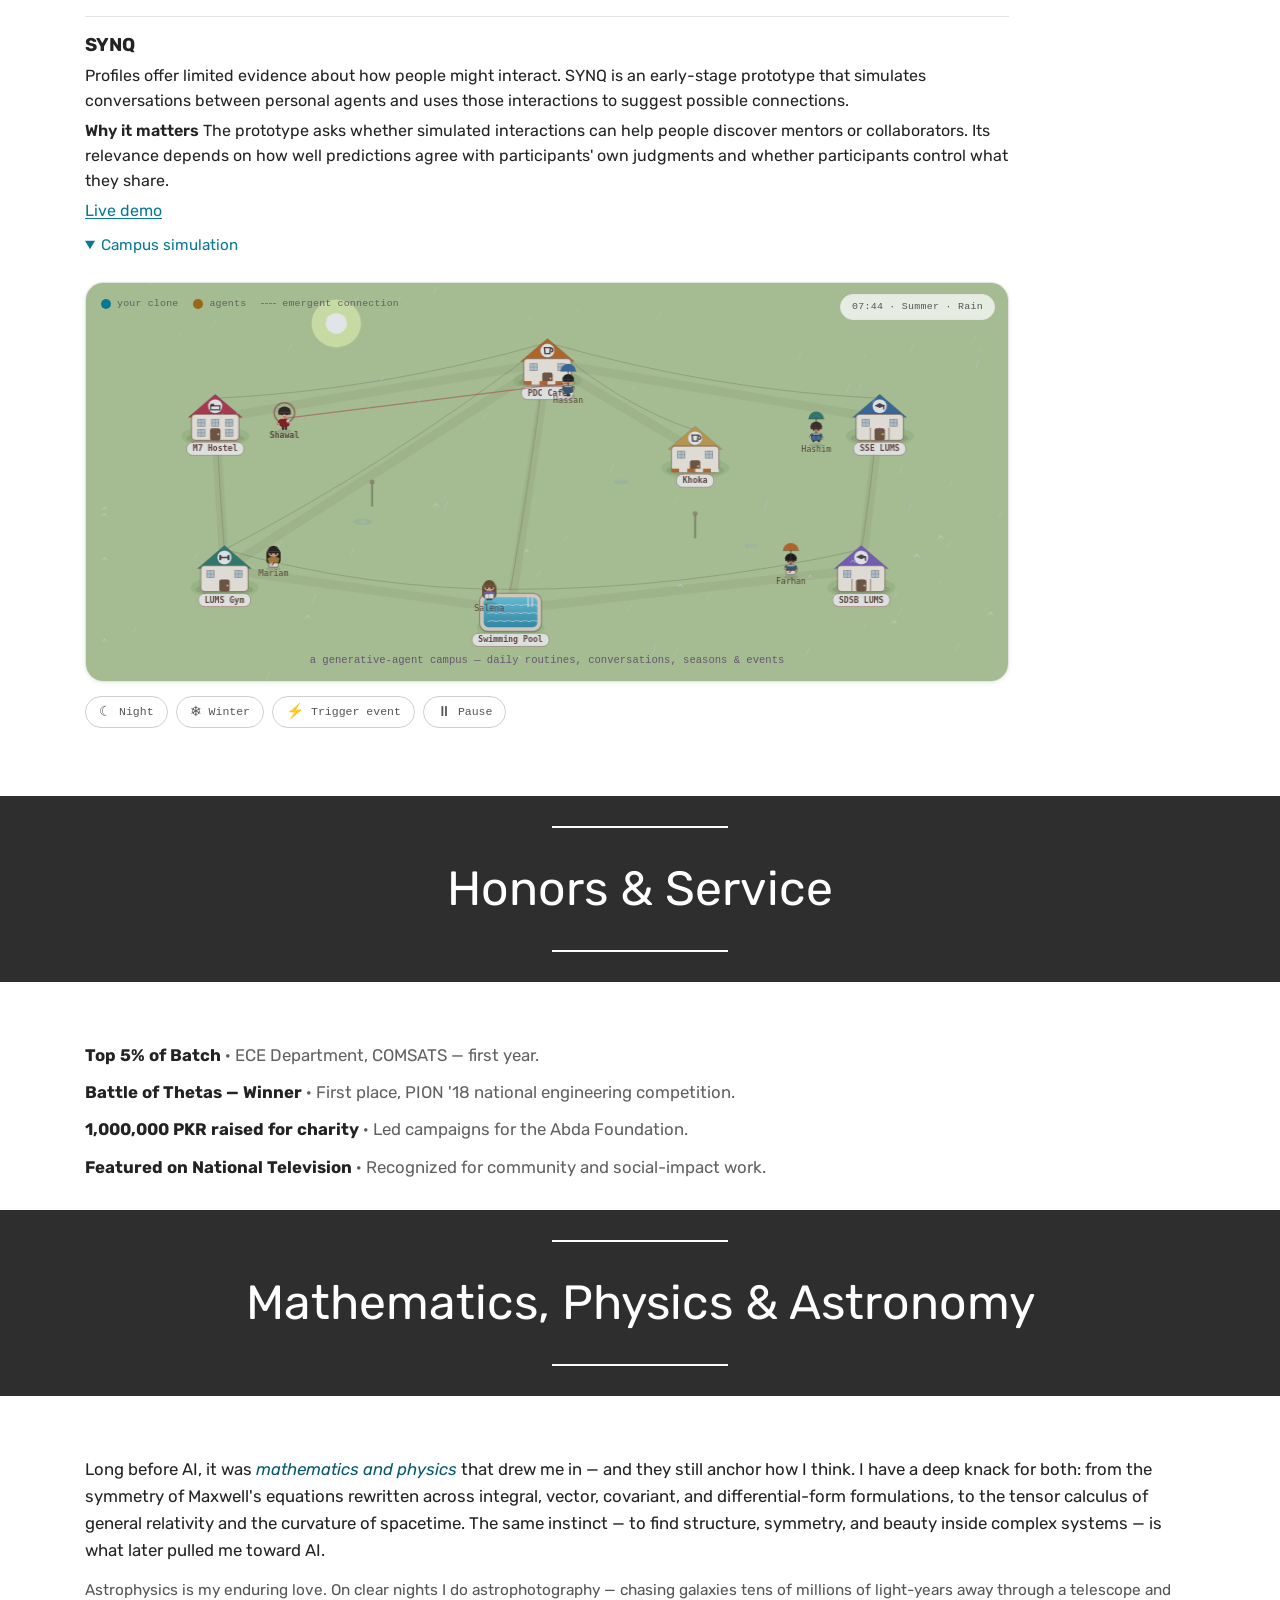
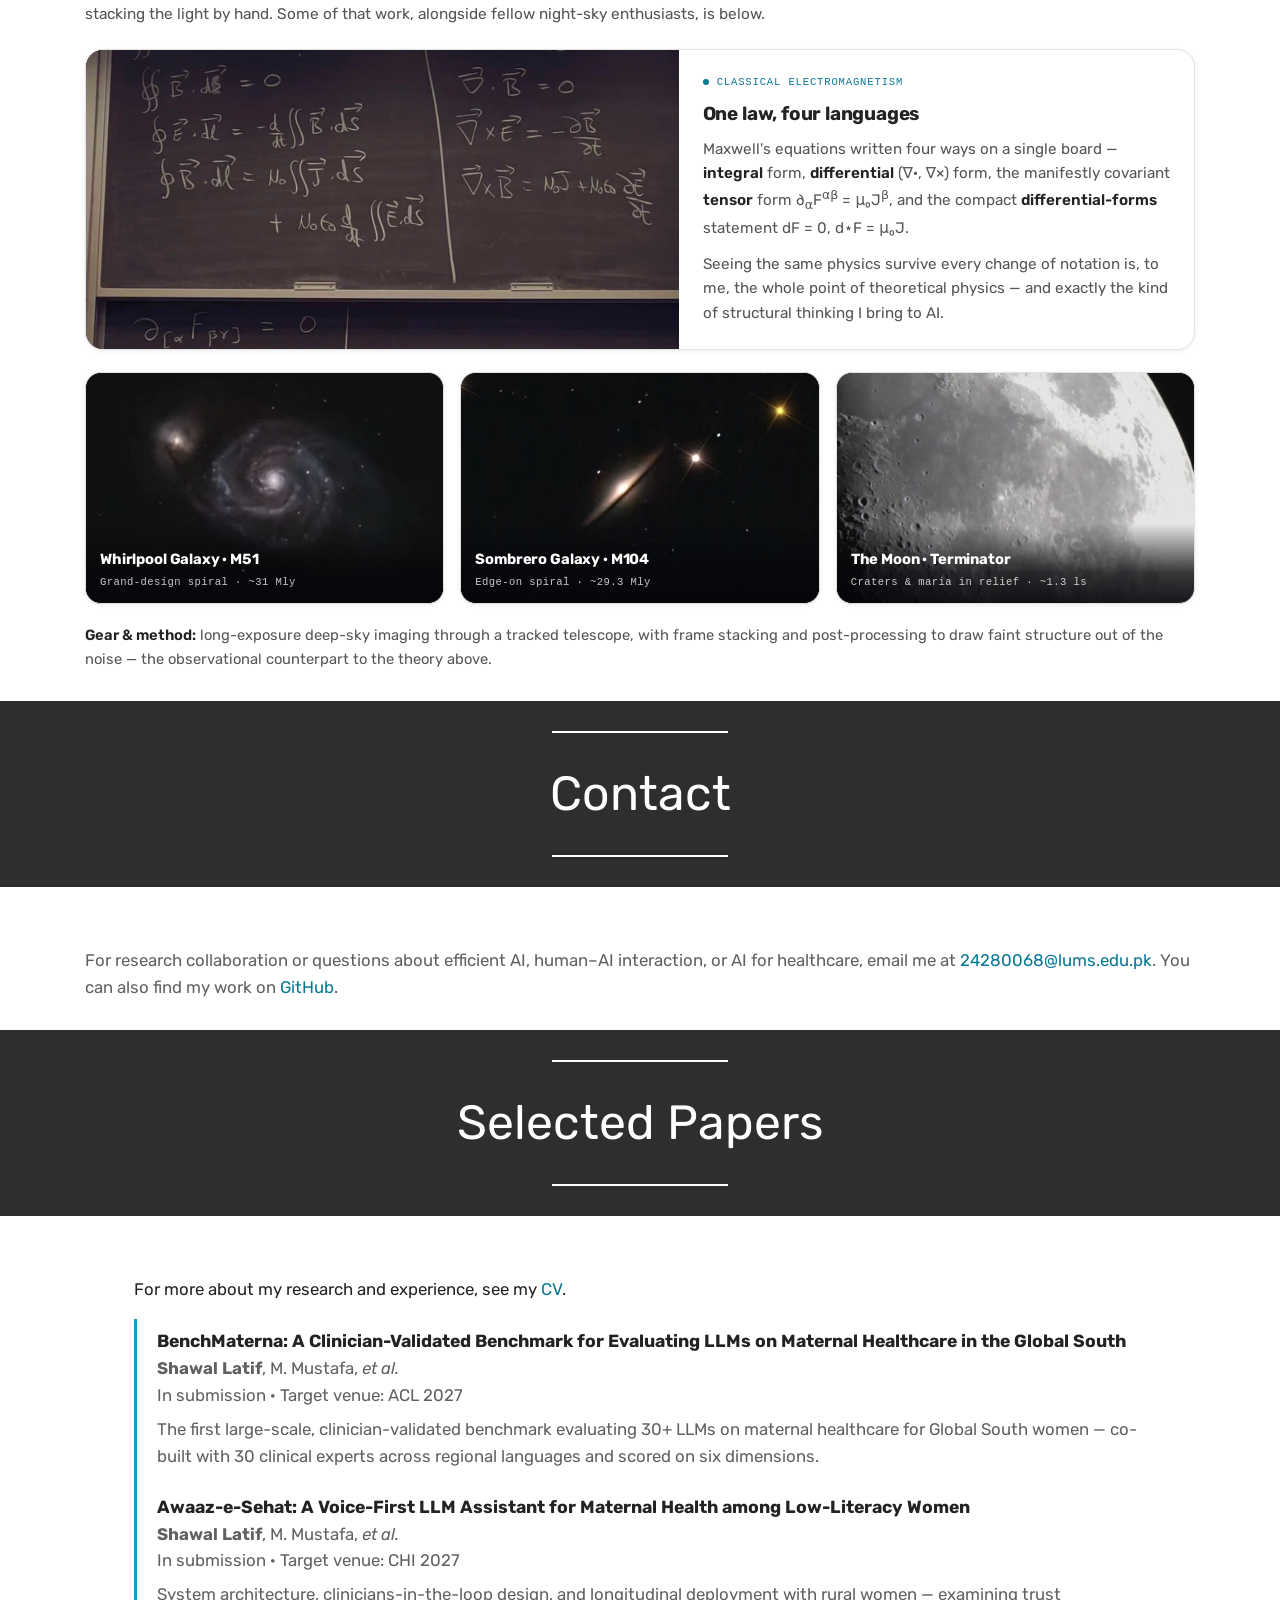
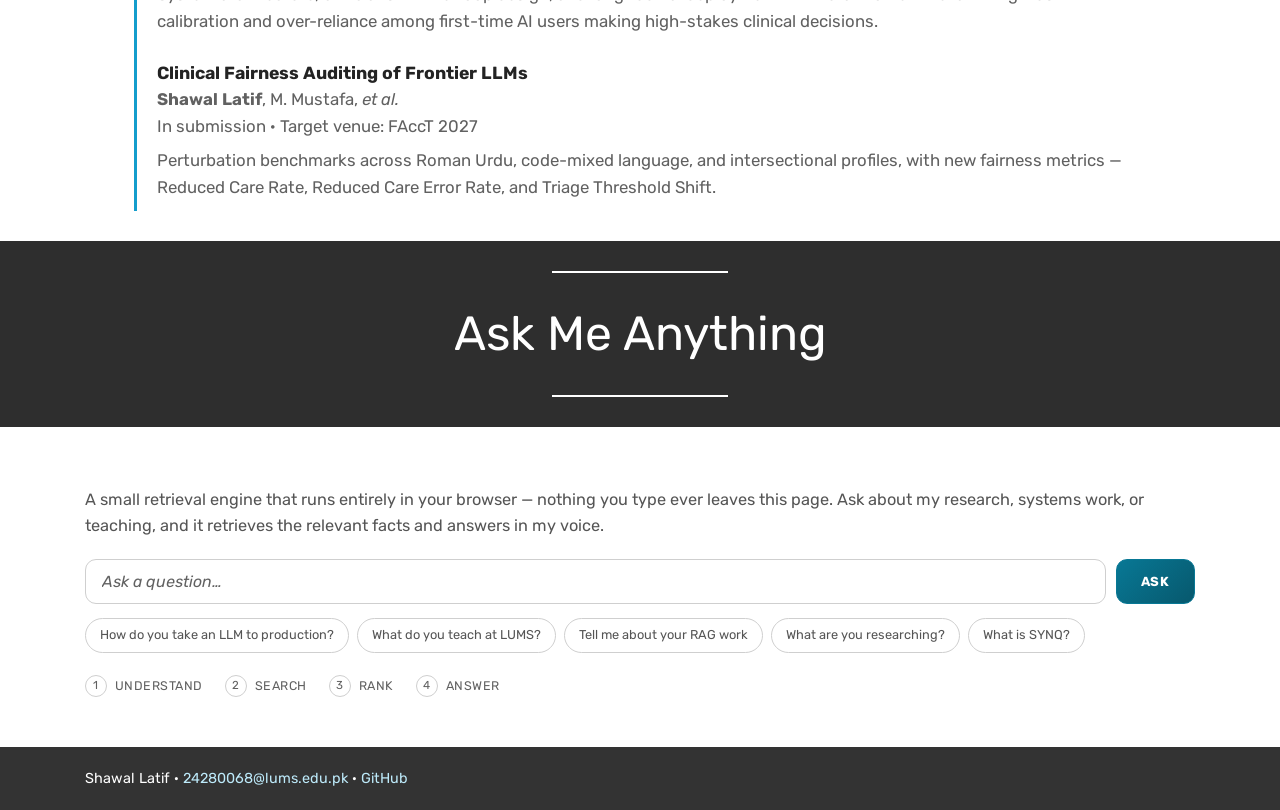
==== commit b5e1378a: "Refresh portfolio research, projects, and skills" ====
--- a/index.html
+++ b/index.html
@@ -94,6 +94,7 @@
       <p>Some research directions I'm currently excited about include (but are not limited to):</p>
       <p>1) <strong>Building AI for human interaction.</strong> How do humans interact with generative AI in the real world, particularly in high-stakes contexts, and how do we incorporate human perspectives into AI evaluation and development? How do we adapt AI to understand individuals' diverse values, needs, and cultural contexts, and to respond safely and appropriately, especially for underserved communities?</p>
       <p>2) <strong>Simulating behaviors with generative AI</strong>: How do we build realistic, diverse, and scalable simulations that capture both individual human behavior and the complex interactions that shape entire populations? How do we validate AI simulations and safely integrate them into real-world pipelines?</p>
+      <p>3) <strong>Post-AGI Interaction Research.</strong> How might people interact with increasingly capable and potentially AGI-level systems across everyday and high-stakes settings, and how can we design interaction paradigms that help people express their intentions, understand and direct system behavior, and meaningfully evaluate its outcomes? How can we develop rigorous, human-centered methods, benchmarks, and ethical data practices, including synthetic-user evaluations validated against real human studies, to understand these interactions across diverse abilities, languages, cultural contexts, and underserved communities? How do we ensure that advanced AI augments human agency and well-being while mitigating overreliance, privacy risks, exclusion, and broader societal harms?</p>
     </div>
   </section>
 
@@ -168,28 +169,81 @@
     </div>
     <div class="container section-body">
       <div class="skills-group">
-        <div class="skills-cat">Languages</div>
-        <div class="skills-chips"><span>Python</span><span>SQL</span><span>C</span><span>JavaScript</span><span>MATLAB</span></div>
+        <div class="skills-cat">Programming &amp; Data</div>
+        <div class="skills-chips">
+          <span>Python</span>
+          <span>SQL</span>
+          <span>JavaScript</span>
+          <span>HTML &amp; CSS</span>
+          <span>MATLAB</span>
+          <span>pandas</span>
+          <span>NumPy</span>
+        </div>
       </div>
       <div class="skills-group">
-        <div class="skills-cat">ML &amp; LLM</div>
-        <div class="skills-chips"><span>PyTorch</span><span>TensorFlow</span><span>Hugging Face</span><span>scikit-learn</span><span>TRL</span><span>Unsloth</span><span>LangChain</span><span>LangGraph</span></div>
+        <div class="skills-cat">ML &amp; LLM Post-Training</div>
+        <div class="skills-chips">
+          <span>PyTorch</span>
+          <span>scikit-learn</span>
+          <span>Hugging Face Transformers</span>
+          <span>PEFT, TRL &amp; Unsloth</span>
+          <span>Supervised Fine-Tuning (SFT)</span>
+          <span>LoRA / QLoRA</span>
+          <span>DPO</span>
+        </div>
       </div>
       <div class="skills-group">
-        <div class="skills-cat">LLM Techniques</div>
-        <div class="skills-chips"><span>RAG</span><span>Fine-tuning (QLoRA/LoRA)</span><span>DPO/RLHF</span><span>Quantization</span><span>Prompt Engineering</span><span>LLM Evaluation</span></div>
+        <div class="skills-cat">Agents &amp; Retrieval</div>
+        <div class="skills-chips">
+          <span>RAG</span>
+          <span>Agent Orchestration (LangGraph, LangChain)</span>
+          <span>Qdrant</span>
+          <span>Hybrid Search</span>
+          <span>Cross-Encoder Reranking</span>
+          <span>Prompt Engineering</span>
+          <span>Multilingual Voice AI</span>
+        </div>
       </div>
       <div class="skills-group">
-        <div class="skills-cat">Serving &amp; MLOps</div>
-        <div class="skills-chips"><span>vLLM</span><span>TGI</span><span>TensorRT-LLM</span><span>FastAPI</span><span>ZenML</span><span>Docker</span><span>GitHub Actions</span><span>Comet ML</span></div>
+        <div class="skills-cat">Efficient Inference</div>
+        <div class="skills-chips">
+          <span>Structured Pruning</span>
+          <span>Mixed Precision</span>
+          <span>Quantization (SmoothQuant, GPTQ, AWQ, GGUF)</span>
+          <span>llama.cpp</span>
+          <span>vLLM</span>
+          <span>Speculative Decoding</span>
+          <span>FlashAttention</span>
+          <span>KV-Cache Optimization</span>
+          <span>Continuous Batching</span>
+          <span>CPU &amp; Edge Benchmarking</span>
+        </div>
       </div>
       <div class="skills-group">
-        <div class="skills-cat">Cloud &amp; Data</div>
-        <div class="skills-chips"><span>AWS SageMaker</span><span>Qdrant</span><span>MongoDB</span><span>Bytewax</span><span>ETL / CDC</span></div>
+        <div class="skills-cat">Evaluation, Safety &amp; MLOps</div>
+        <div class="skills-chips">
+          <span>LLM &amp; Agent Evals</span>
+          <span>LLM-as-a-Judge &amp; RAGAS</span>
+          <span>Benchmark Design</span>
+          <span>Multilingual Safety &amp; Fairness Audits</span>
+          <span>Guardrails</span>
+          <span>Observability &amp; Prompt Monitoring (Opik)</span>
+          <span>Experiment Tracking (Comet ML)</span>
+          <span>ZenML</span>
+          <span>CI/CD &amp; Automated Retraining (GitHub Actions)</span>
+          <span>Drift Detection</span>
+        </div>
       </div>
       <div class="skills-group">
-        <div class="skills-cat">Analytics</div>
-        <div class="skills-chips"><span>Power BI</span><span>Tableau</span><span>Pandas</span><span>NumPy</span></div>
+        <div class="skills-cat">Cloud, Backend &amp; Data Engineering</div>
+        <div class="skills-chips">
+          <span>AWS (SageMaker, ECR, S3, IAM)</span>
+          <span>Docker</span>
+          <span>FastAPI &amp; Pydantic</span>
+          <span>REST APIs &amp; Microservices</span>
+          <span>MongoDB</span>
+          <span>ETL, Streaming &amp; Change Data Capture (Bytewax)</span>
+        </div>
       </div>
     </div>
   </section>
@@ -200,9 +254,10 @@
     </div>
     <div class="container section-body">
       <article class="project-entry" id="llm-compression" aria-labelledby="edge-title">
-        <h3 id="edge-title">Compressing LLaMA-2 for CPU inference</h3>
-        <p>Large model files and high memory requirements constrain local inference. I combined pruning, LoRA fine-tuning, and quantization, then extended llama.cpp to run models with unevenly pruned layers.</p>
-        <p><strong>Why it matters</strong> The Q2_K model file shrank from 25.10 GB to 2.10 GB, while WikiText-2 perplexity rose from 7.18 to 10.38. Measuring that trade-off helps assess which models could be useful on lower-cost hardware or where internet access is unreliable.</p>
+        <h3 id="edge-title">Compressing LLaMA-2 for offline AI access</h3>
+        <p>Cloud-based AI assumes a reliable internet connection. That requirement can deepen the digital divide in Pakistan and other parts of the Global South, where many communities have limited or unreliable access. In Pakistan, 57.3% of the population used the internet in 2024. <a href="https://data.worldbank.org/indicator/IT.NET.USER.ZS?locations=PK">ITU internet use data for Pakistan</a></p>
+        <p><strong>Research question.</strong> How far can we compress a language model so it runs locally on affordable edge devices, and what do we give up in speed and model quality? We combined structured pruning, LoRA fine-tuning, and quantization, then adapted llama.cpp to support layers of different sizes. We compared model size, peak memory, CPU throughput, and WikiText-2 perplexity against the FP16 baseline.</p>
+        <p><strong>Findings.</strong> The 4-bit model cut storage from 25.10 GB to 3.41 GB and peak memory from 14.99 GB to 3.75 GB. CPU throughput fell from 36.8 to 31.9 tokens per second, and perplexity rose from 7.18 to 8.52. These CPU benchmarks identify a configuration worth testing on low-cost devices, where local inference could make AI tools available to underserved communities even when connectivity drops. Whether compressed models can support the tasks and languages those communities need remains an open research question.</p>
         <p class="project-links"><a href="assets/reports/llm-compression-report.pdf">Technical report</a> <a href="https://github.com/shawalkhan1/AI-624-LLM-Compression-Project" target="_blank" rel="noopener">Source code</a> <span>Best Project Award</span></p>
         <details class="project-details">
           <summary>Compression pipeline and CPU benchmarks</summary>
@@ -364,7 +419,7 @@
         <p>Profiles offer limited evidence about how people might interact. SYNQ is an early-stage prototype that simulates conversations between personal agents and uses those interactions to suggest possible connections.</p>
         <p><strong>Why it matters</strong> The prototype asks whether simulated interactions can help people discover mentors or collaborators. Its relevance depends on how well predictions agree with participants' own judgments and whether participants control what they share.</p>
         <p class="project-links"><a href="https://shawalkhan418--synq-campus-web.modal.run/" target="_blank" rel="noopener">Live demo</a></p>
-        <details class="project-details" id="synq-simulation">
+        <details class="project-details" id="synq-simulation" open>
           <summary>Campus simulation</summary>
           <div class="project-detail-body">
             <div class="synq-viz" id="synq-viz">
@@ -387,23 +442,6 @@
         </details>
       </article>
 
-      <article class="project-entry">
-        <h3>NBA-3D &amp; Basketball-RL</h3>
-        <p>Video and tracking data offer different views of player movement. I built a differentiable renderer for 3D reconstruction from multiple camera views and a separate 2D simulator trained on NBA behavior and fine-tuned with rewards.</p>
-        <p><strong>Why it matters</strong> The tools support research on motion reconstruction and imitation learning. A simulator could also make tactical experiments more accessible to students and coaches.</p>
-      </article>
-
-      <article class="project-entry">
-        <h3>Audio Source Separation</h3>
-        <p>Background noise can obscure useful audio. I trained a U-Net on spectrograms with an adversarial loss to separate clean audio from noise.</p>
-        <p><strong>Why it matters</strong> The prototype explores adversarial training for audio separation, with potential applications in clearer recordings and more accessible audio.</p>
-      </article>
-
-      <article class="project-entry">
-        <h3>Reimplementing Learning Algorithms</h3>
-        <p>Library abstractions can hide how different learning algorithms make decisions. I implemented AlphaZero for Connect 4, a neural network with backpropagation for MNIST, and NEAT for CartPole and Flappy Bird.</p>
-        <p><strong>Why it matters</strong> The implementations give learners concrete examples of search, gradient-based learning, and neuroevolution they can inspect and modify.</p>
-      </article>
     </div>
   </section>
 
@@ -1970,7 +2008,7 @@
     {id:"fairness",tags:"fairness bias equity auditing rcr rcer triage roman urdu code-mixed demographic intersectional safety", text:"I audit the clinical fairness of frontier LLMs using perturbation benchmarks across Roman Urdu, code-mixed language, and intersectional demographics, and developed metrics like Reduced Care Rate, Reduced Care Error Rate, and Triage Threshold Shift."},
     {id:"edu",     tags:"education degree study masters ms ai lums comsats electrical engineering background", text:"I hold an M.S. in Artificial Intelligence from LUMS and a B.S. in Electrical Engineering from COMSATS University Islamabad."},
     {id:"teaching",tags:"teaching teach ta assistant course courses mathematics for ai big data analytics applied probability calculus II calculus 2 award best", text:"I have been a Teaching Assistant in the LUMS Department of Computer Science for Mathematics for AI, Big Data Analytics, Applied Probability, and Calculus II. I received the Best TA Award for Mathematics for AI."},
-    {id:"projects",tags:"projects portfolio nba basketball gan audio rocky bot text-to-sql alphazero neat side build", text:"My projects span 3D NBA reconstruction, a differentiable basketball RL environment, GAN audio source separation, a LangChain news bot, a text-to-SQL system, and from-scratch reimplementations of AlphaZero and NEAT."},
+    {id:"projects",tags:"projects portfolio compression offline edge devices connectivity pakistan global south llama twin synq campus simulation", text:"My featured projects include a LLaMA-2 compression study for offline AI access, LLM Twin for personalized writing, and SYNQ, a prototype with an interactive campus simulation. In the compression study, we measured how pruning and quantization affect storage, memory, CPU throughput, and language modeling quality to assess options for low-cost devices in communities with limited internet access."},
     {id:"stack",   tags:"skills stack tools languages python pytorch frameworks technologies use know", text:"My core stack is Python and PyTorch with the Hugging Face ecosystem, LangChain/LangGraph, Qdrant, ZenML, Docker, FastAPI, and AWS, plus SQL, MongoDB, and streaming tools for data."},
     {id:"synq",    tags:"synq startup venture founder company building compatibility dating matching social product idea business clone agent orchestrator funding investor seed", text:"I am the founder of SYNQ, an AI compatibility and relationship-orchestration platform. Each user trains a high-fidelity AI Clone whose autonomous agents meet and probe values across the network, while an Orchestrator scores compatibility and surfaces high-probability connections before humans ever talk."}
   ];
